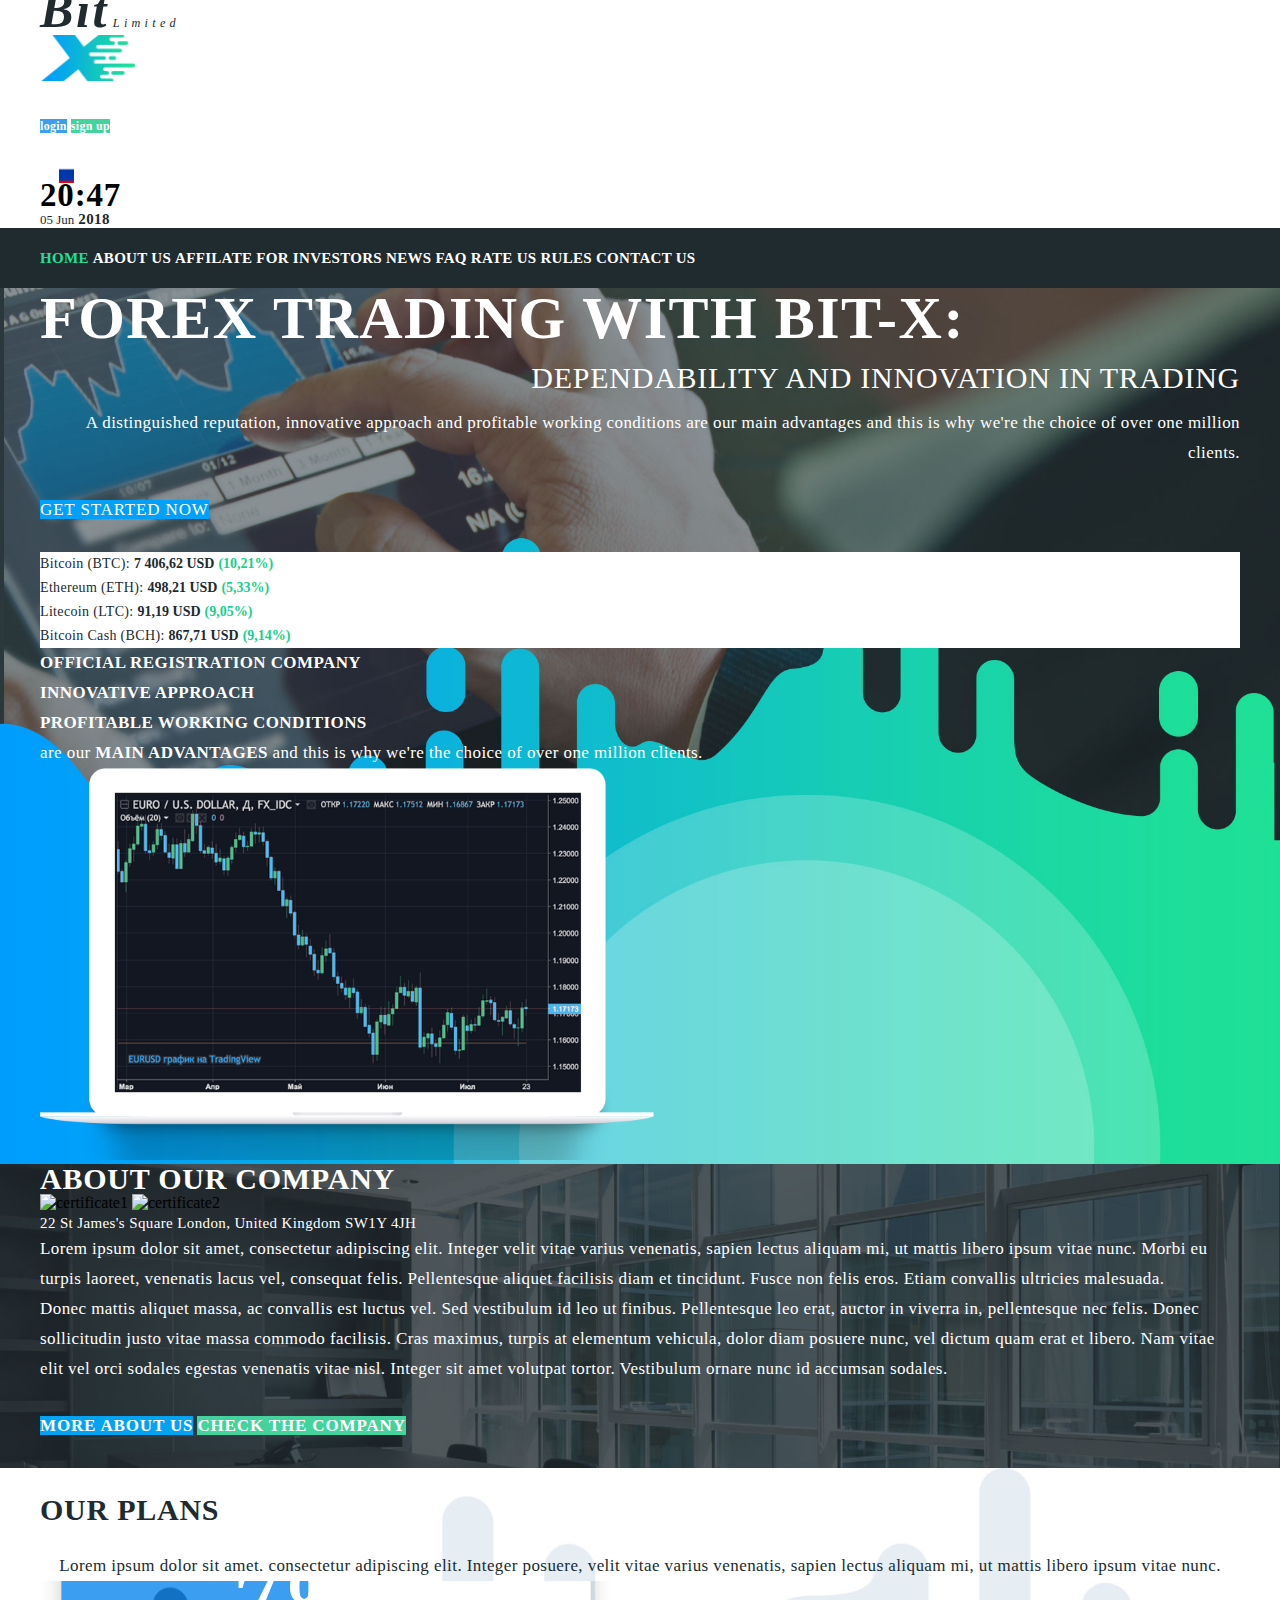
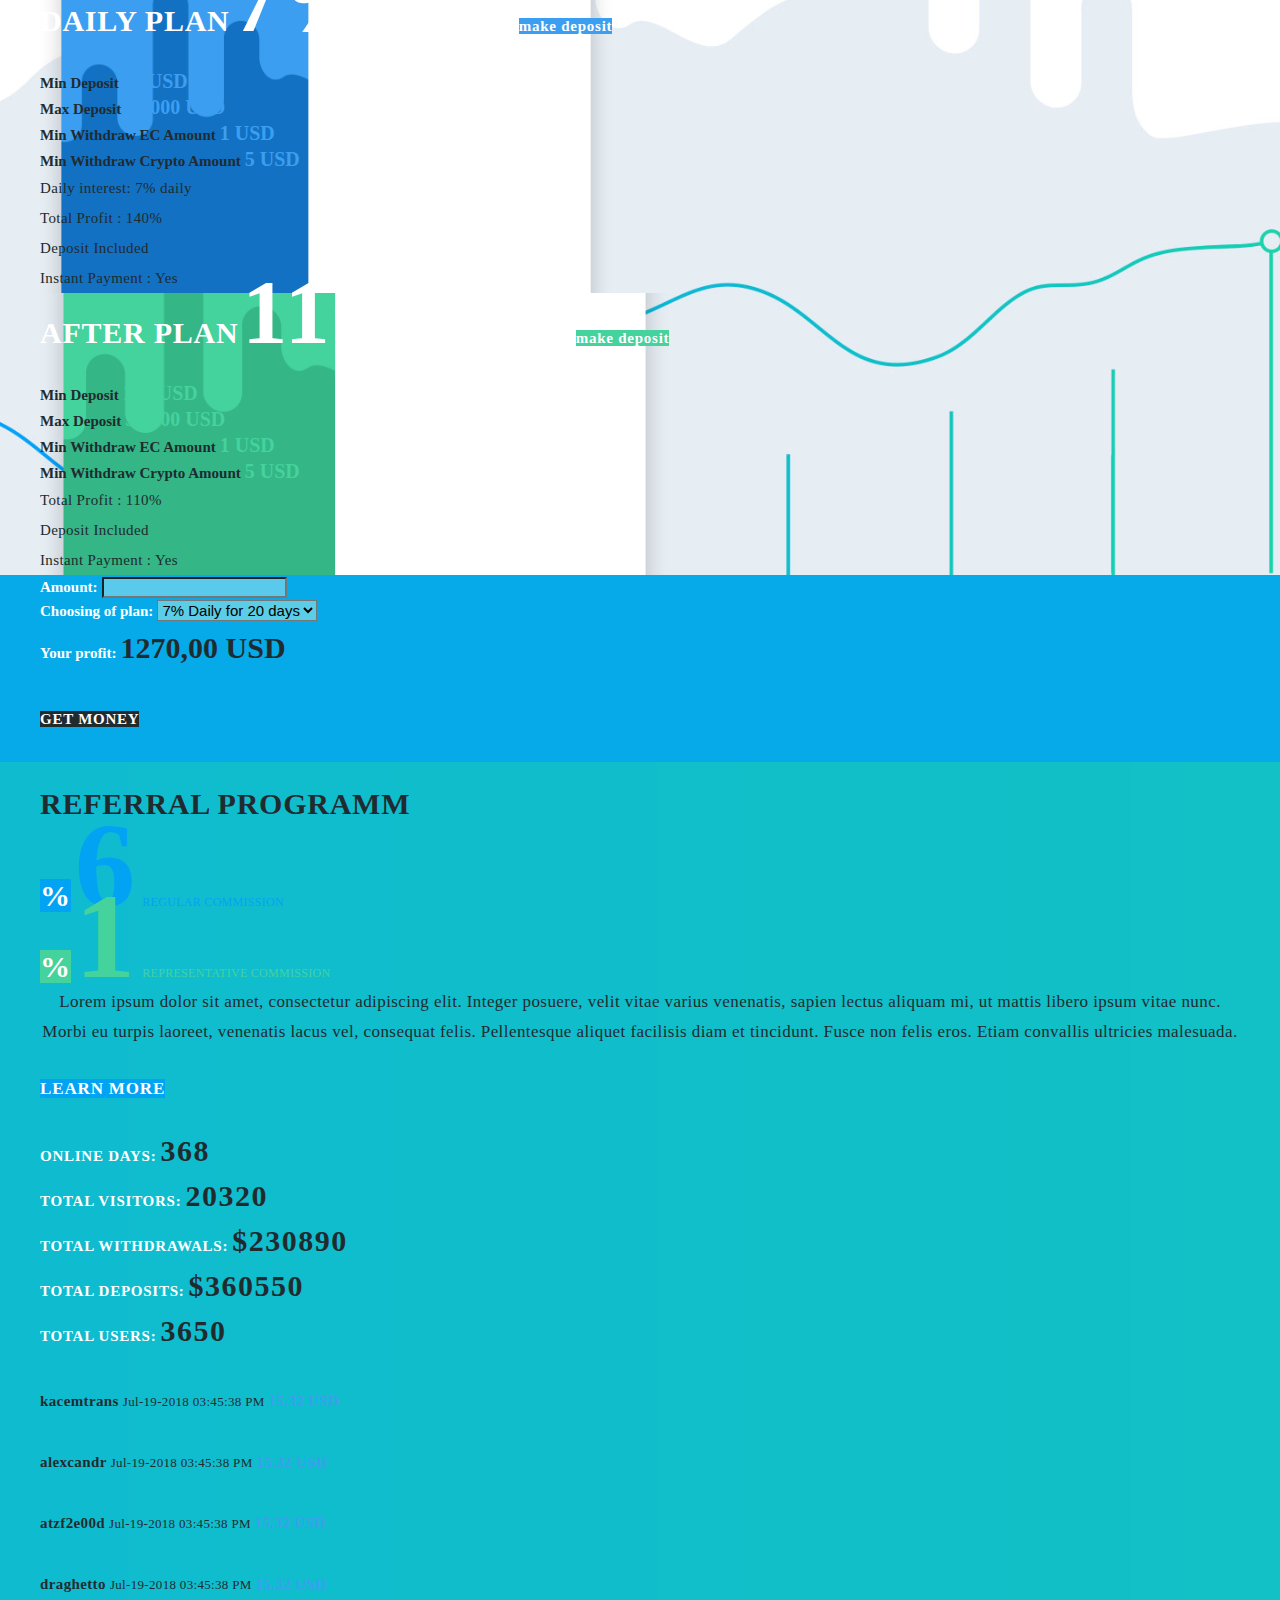
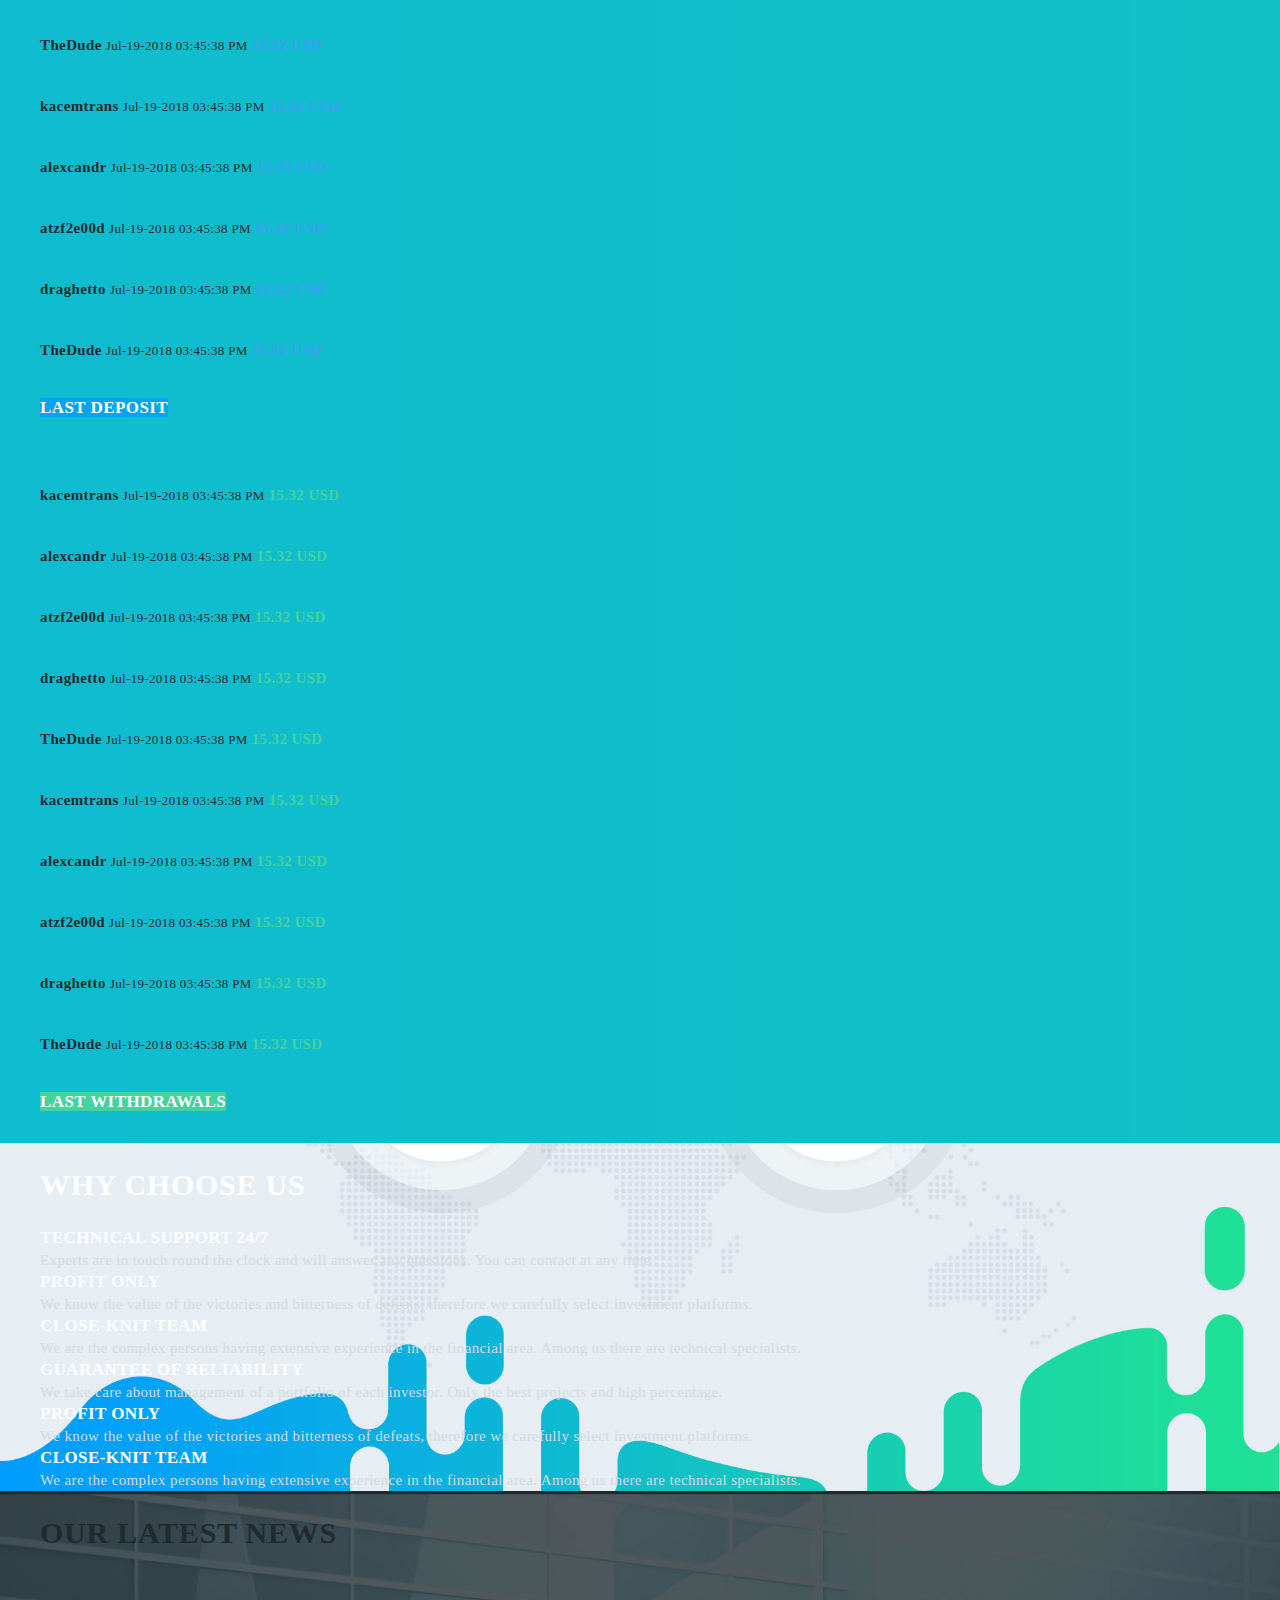
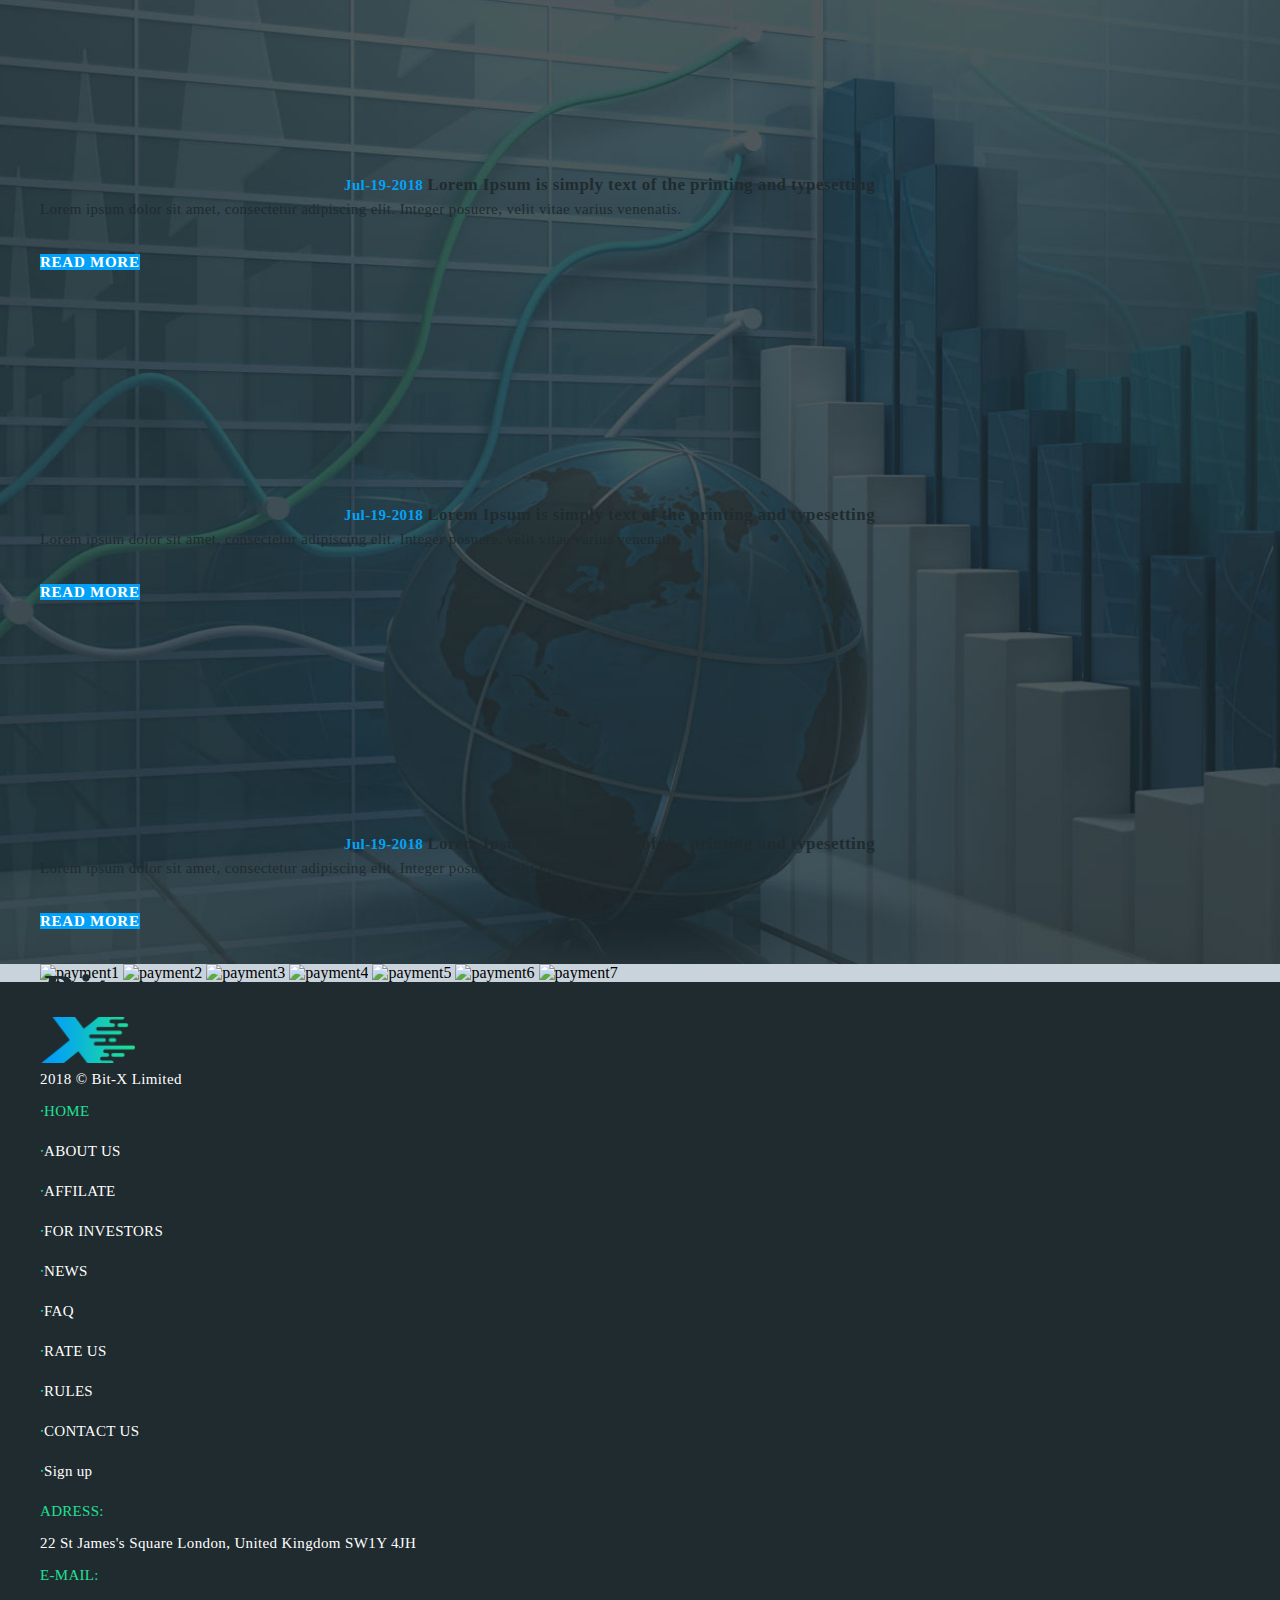
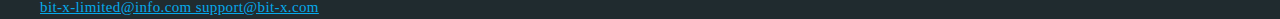
==== main.html @ e1b071a0 "Внесла правки" ====
<!DOCTYPE html>
<html lang="en">
<head>
    <meta charset="UTF-8">
    <title>Main</title>

    <link rel="stylesheet" href="fonts/stylesheet.css">
    <link rel="stylesheet" href="fonts/icomoon/style.css">
    <link rel="stylesheet" href="css/style.css">
</head>
<body>
<header>

    <div class="topline">
        <div class="container">
            <div class="logo">
                <div class="text">
                    <span>Bit</span>
                    <span>Limited</span>
                </div>
                <span class="img" style="background-image: url(img/png/logo.png)"></span>
            </div>
            <div class="subscribe">
                <a href="#" class="btnColor1">login</a>
                <a href="#" class="btnColor2">sign up</a>
            </div>
            <div class="languages">
                <a href="#" class="img" style="background-image: url(img/png/lang1.png);"></a>
                <a href="#" class="img" style="background-image: url(img/png/lang2.png);"></a>
            </div>
            <div class="social">
                <a href="#" class="icon-21"></a>
                <a href="#" class="icon-20"></a>
                <a href="#" class="icon-19"></a>
                <a href="#" class="icon-18"></a>
            </div>
            <div class="date">
                <span class="clock grad">20:47</span>
                <div class="day">
                    <span>05 Jun</span>
                    <span>2018</span>
                </div>
            </div>
        </div>
    </div>

    <div class="menu">
        <div class="container">
            <a href="#" class="home">HOME</a>
            <a href="#">ABOUT US</a>
            <a href="#">AFFILATE</a>
            <a href="#">FOR INVESTORS</a>
            <a href="#">NEWS</a>
            <a href="#">FAQ</a>
            <a href="#">RATE US</a>
            <a href="#">RULES</a>
            <a href="#">CONTACT US</a>
        </div>
    </div>
</header>
<div class="content">
    <div class="start" style="background-image: url(img/jpg/fond1.jpg)">
        <div class="container">
            <div class="caption">
                <span class="captionLight">Forex trading with Bit-X:</span>
                <p>dependability and innovation in trading</p>
            </div>
            <div class="wrapper">
                <div class="getStarted">
                    <p class="textBlockLight">A distinguished reputation, innovative approach and profitable working
                        conditions are our main advantages and this is why we're the choice of over one million
                        clients.</p>
                    <a href="#" class="btnGrad1">get started now</a>
                </div>
                <ul class="currency">
                    <li>
                        <span class="icon-6"></span>
                        <div class="text">
                            <span>Bitcoin (BTC):</span>
                            <span>7 406,62 USD</span>
                            <span>(10,21%)</span>
                        </div>
                    </li>
                    <li>
                        <span class="icon-7"></span>
                        <div class="text">
                            <span>Ethereum (ETH):</span>
                            <span>498,21 USD</span>
                            <span>(5,33%)</span>
                        </div>
                    </li>
                    <li>
                        <span class="icon-8"></span>
                        <div class="text">
                            <span>Litecoin (LTC):</span>
                            <span>91,19 USD</span>
                            <span>(9,05%)</span>
                        </div>
                    </li>
                    <li>
                        <span class="icon-6"></span>
                        <div class="text">
                            <span>Bitcoin Cash (BCH):</span>
                            <span>867,71 USD</span>
                            <span>(9,14%)</span>
                        </div>
                    </li>
                </ul>
                <div class="advantages">
                    <ul class="list">
                        <li>
                            <span class="icon-15"></span>
                            <span>OFFICIAL REGISTRATION COMPANY</span></li>
                        <li>
                            <span class="icon-17"></span>
                            <span>innovative approach</span></li>
                        <li>
                            <span class="icon-16"></span>
                            <span>profitable working conditions</span></li>
                    </ul>
                    <p class="textBlockLight">are our <span>main advantages</span> and this is why we're the choice of
                        over one million clients.</p>
                </div>
                <div class="graph">
                    <div class="img" style="background-image: url(img/png/graph.png)"></div>
                </div>
            </div>
        </div>
    </div>
    <div class="aboutCompany" style="background-image: url(img/jpg/fond2.jpg);">
        <div class="container">
            <div class="left">
                <span class="captionLight">ABOUT OUR COMPANY</span>
                <div class="img">
                    <img src="img/jpg/certificate1.jpg" alt="certificate1">
                    <img src="img/jpg/certificate2.jpg" alt="certificate2">
                </div>
                <div class="address">
                    <span>22 St James's Square London, United Kingdom SW1Y 4JH</span>
                    <a href="#" class="icon-5"></a>
                </div>
            </div>
            <div class="right">
                <div class="text textBlockLight">
                    <p>Lorem ipsum dolor sit amet, consectetur adipiscing elit. Integer velit vitae varius venenatis,
                        sapien lectus aliquam mi, ut mattis libero ipsum vitae nunc. Morbi eu turpis laoreet, venenatis
                        lacus vel, consequat felis. Pellentesque aliquet facilisis diam et tincidunt. Fusce non felis
                        eros. Etiam convallis ultricies malesuada.</p>
                    <p>Donec mattis aliquet massa, ac convallis est luctus vel. Sed vestibulum id leo ut finibus.
                        Pellentesque leo erat, auctor in viverra in, pellentesque nec felis. Donec sollicitudin justo
                        vitae massa commodo facilisis. Cras maximus, turpis at elementum vehicula, dolor diam posuere
                        nunc, vel dictum quam erat et libero. Nam vitae elit vel orci sodales egestas venenatis vitae
                        nisl. Integer sit amet volutpat tortor. Vestibulum ornare nunc id accumsan sodales.</p>
                </div>
                <div class="btnInfo">
                    <a href="#" class="btnColor1">more about us</a>
                    <a href="#" class="btnColor2">check the company</a>
                </div>
            </div>
        </div>
    </div>
    <div class="plans" style="background-image: url(img/jpg/fond3.jpg);">
        <div class="container">
            <span class="captionDark">OUR PLANS</span>
            <div class="wrapper">
                <p class="textBlockDark">Lorem ipsum dolor sit amet, consectetur adipiscing elit. Integer posuere, velit
                    vitae varius
                    venenatis, sapien lectus
                    aliquam mi, ut mattis libero ipsum vitae nunc.</p>
                <div class="plan1" style="background-image: url(img/png/fondPlan1.png);">
                    <div class="item">
                        <span class="captionLight">DAILY PLAN</span>
                        <span class="big">7%</span>
                        <span>Daily For 20 Days</span>
                        <a href="#" class="btnColor1">make deposit</a>
                    </div>
                    <div class="tarifplan1">
                        <ul class="block1">
                            <li><span>Min Deposit</span>
                                <span>25 USD</span>
                            </li>
                            <li><span>Max Deposit</span>
                                <span>50,000 USD</span>
                            </li>
                            <li><span>Min Withdraw EC Amount</span>
                                <span>1 USD</span>
                            </li>
                            <li><span>Min Withdraw Crypto Amount</span>
                                <span>5 USD</span>
                            </li>
                        </ul>
                        <ul class="block2">
                            <li><span>Daily interest: 7% daily</span></li>
                            <li><span>Total Profit : 140%</span></li>
                            <li><span>Deposit Included</span></li>
                            <li><span>Instant Payment : Yes</span></li>
                        </ul>
                    </div>
                </div>
                <div class="plan2" style="background-image: url(img/png/fondPlan2.png);">
                    <div class="item">
                        <span class="captionLight">AFTER PLAN</span>
                        <span class="big">110%</span>
                        <span>After 5 Days</span>
                        <a href="#" class="btnColor2">make deposit</a>
                    </div>
                    <div class="tarifplan2">
                        <ul class="block1">
                            <li><span>Min Deposit</span>
                                <span>100 USD</span>
                            </li>
                            <li><span>Max Deposit</span>
                                <span>50,000 USD</span>
                            </li>
                            <li><span>Min Withdraw EC Amount</span>
                                <span>1 USD</span>
                            </li>
                            <li><span>Min Withdraw Crypto Amount</span>
                                <span>5 USD</span>
                            </li>
                        </ul>
                        <ul class="block2">
                            <li><span>Total Profit : 110%</span></li>
                            <li><span>Deposit Included</span></li>
                            <li><span>Instant Payment : Yes</span></li>
                        </ul>
                    </div>
                </div>
            </div>
        </div>
    </div>
    <div class="profit">
        <div class="container">
            <div class="wrapper">
                <div class="amount">
                    <form action="#" class="inputBlockType1">
                        <label for="number">Amount:</label>
                        <input type="text" id="number">
                    </form>
                </div>
                <div class="plan">
                    <form action="#" class="selectBlockType1">
                        <label for="choosing">Choosing of plan:</label>
                        <select name="plans" id="choosing">
                            <option value="7% Daily for 20 days">7% Daily for 20 days</option>
                            <option value="110% After 5 days">110% After 5 days</option>
                        </select>
                    </form>
                </div>
                <div class="sum">
                    <span>Your profit:</span>
                    <span>1270,00 USD</span>
                </div>
                <a href="#" class="btnColor3">get money</a>
            </div>
        </div>
    </div>
    <div class="referral" style="background-image: url(img/jpg/fond4.jpg);">
        <div class="container">
            <span class="captionDark">Referral programm</span>
            <div class="wrapper">
                <div class="item">
                    <div class="img">
                        <div class="left">
                            <span class="percent">%</span>
                            <span class="number">6</span>
                            <span class="text">REGULAR COMMISSION</span>
                        </div>
                        <div class="right">
                            <span class="percent">%</span>
                            <span class="number">1</span>
                            <span class="text">REPRESENTATIVE COMMISSION</span>
                        </div>
                    </div>
                    <p class="textBlockDark">Lorem ipsum dolor sit amet, consectetur adipiscing elit. Integer posuere,
                        velit vitae varius
                        venenatis, sapien lectus aliquam mi, ut mattis libero ipsum vitae nunc. Morbi eu turpis laoreet,
                        venenatis lacus vel, consequat felis. Pellentesque aliquet facilisis diam et tincidunt. Fusce
                        non felis eros. Etiam convallis ultricies malesuada.</p>
                    <a href="#" class="btnGrad1">Learn More</a>
                </div>
                <ul class="item">
                    <li class="point">
                        <span class="icon-1"></span>
                        <span>Online Days:</span>
                        <span>368</span>
                    </li>
                    <li class="point">
                        <span class="icon-2"></span>
                        <span>Total Visitors:</span>
                        <span>20320</span>
                    </li>
                    <li class="point">
                        <span class="icon-3"></span>
                        <span>total withdrawals:</span>
                        <span>$230890</span>
                    </li>
                    <li class="point">
                        <span class="icon-4"></span>
                        <span>total deposits:</span>
                        <span>$360550</span>
                    </li>
                    <li class="point">
                        <span class="icon-24"></span>
                        <span>total users:</span>
                        <span>3650</span>
                    </li>
                </ul>
                <div class="item">
                    <div class="lefttable">
                        <ul class="table">
                            <li>
                                <span>kacemtrans</span>
                                <span>Jul-19-2018 03:45:38 PM</span>
                                <span>15.32 USD</span>
                                <span class="img" style="background-image: url(img/png/payments8.png);"></span>
                            </li>
                            <li>
                                <span>alexcandr</span>
                                <span>Jul-19-2018 03:45:38 PM</span>
                                <span>15.32 USD</span>
                                <span class="img" style="background-image: url(img/png/payments8.png);"></span>
                            </li>
                            <li>
                                <span>atzf2e00d</span>
                                <span>Jul-19-2018 03:45:38 PM</span>
                                <span>15.32 USD</span>
                                <span class="img" style="background-image: url(img/png/payments8.png);"></span>
                            </li>
                            <li>
                                <span>draghetto</span>
                                <span>Jul-19-2018 03:45:38 PM</span>
                                <span>15.32 USD</span>
                                <span class="img" style="background-image: url(img/png/payments10.png);"></span>
                            </li>
                            <li>
                                <span>TheDude</span>
                                <span>Jul-19-2018 03:45:38 PM</span>
                                <span>15.32 USD</span>
                                <span class="img" style="background-image: url(img/png/payments10.png);"></span>
                            </li>
                            <li>
                                <span>kacemtrans</span>
                                <span>Jul-19-2018 03:45:38 PM</span>
                                <span>15.32 USD</span>
                                <span class="img" style="background-image: url(img/png/payments9.png);"></span>
                            </li>
                            <li>
                                <span>alexcandr</span>
                                <span>Jul-19-2018 03:45:38 PM</span>
                                <span>15.32 USD</span>
                                <span class="img" style="background-image: url(img/png/payments8.png);"></span>
                            </li>
                            <li>
                                <span>atzf2e00d</span>
                                <span>Jul-19-2018 03:45:38 PM</span>
                                <span>15.32 USD</span>
                                <span class="img" style="background-image: url(img/png/payments8.png);"></span>
                            </li>
                            <li>
                                <span>draghetto</span>
                                <span>Jul-19-2018 03:45:38 PM</span>
                                <span>15.32 USD</span>
                                <span class="img" style="background-image: url(img/png/payments8.png);"></span>
                            </li>
                            <li>
                                <span>TheDude</span>
                                <span>Jul-19-2018 03:45:38 PM</span>
                                <span>15.32 USD</span>
                                <span class="img" style="background-image: url(img/png/payments9.png);"></span>
                            </li>
                        </ul>
                        <span>last deposit</span>
                    </div>
                    <div class="righttable">
                        <ul class="table">
                            <li>
                                <span>kacemtrans</span>
                                <span>Jul-19-2018 03:45:38 PM</span>
                                <span>15.32 USD</span>
                                <span class="img" style="background-image: url(img/png/payments8.png);"></span>
                            </li>
                            <li>
                                <span>alexcandr</span>
                                <span>Jul-19-2018 03:45:38 PM</span>
                                <span>15.32 USD</span>
                                <span class="img" style="background-image: url(img/png/payments8.png);"></span>
                            </li>
                            <li>
                                <span>atzf2e00d</span>
                                <span>Jul-19-2018 03:45:38 PM</span>
                                <span>15.32 USD</span>
                                <span class="img" style="background-image: url(img/png/payments8.png);"></span>
                            </li>
                            <li>
                                <span>draghetto</span>
                                <span>Jul-19-2018 03:45:38 PM</span>
                                <span>15.32 USD</span>
                                <span class="img" style="background-image: url(img/png/payments10.png);"></span>
                            </li>
                            <li>
                                <span>TheDude</span>
                                <span>Jul-19-2018 03:45:38 PM</span>
                                <span>15.32 USD</span>
                                <span class="img" style="background-image: url(img/png/payments10.png);"></span>
                            </li>
                            <li>
                                <span>kacemtrans</span>
                                <span>Jul-19-2018 03:45:38 PM</span>
                                <span>15.32 USD</span>
                                <span class="img" style="background-image: url(img/png/payments9.png);"></span>
                            </li>
                            <li>
                                <span>alexcandr</span>
                                <span>Jul-19-2018 03:45:38 PM</span>
                                <span>15.32 USD</span>
                                <span class="img" style="background-image: url(img/png/payments8.png);"></span>
                            </li>
                            <li>
                                <span>atzf2e00d</span>
                                <span>Jul-19-2018 03:45:38 PM</span>
                                <span>15.32 USD</span>
                                <span class="img" style="background-image: url(img/png/payments8.png);"></span>
                            </li>
                            <li>
                                <span>draghetto</span>
                                <span>Jul-19-2018 03:45:38 PM</span>
                                <span>15.32 USD</span>
                                <span class="img" style="background-image: url(img/png/payments8.png);"></span>
                            </li>
                            <li>
                                <span>TheDude</span>
                                <span>Jul-19-2018 03:45:38 PM</span>
                                <span>15.32 USD</span>
                                <span class="img" style="background-image: url(img/png/payments9.png);"></span>
                            </li>
                        </ul>
                        <span>last WITHDRAWALS</span>
                    </div>
                </div>
            </div>
        </div>
    </div>
    <div class="advantages" style="background-image: url(img/jpg/fond5.jpg);">
        <div class="container">
            <span class="captionLight">why choose us</span>
            <div class="wrapper">
                <div class="item">
                    <span class="icon-9"></span>
                    <span>Technical support 24/7</span>
                    <p class="textBlockLight">Experts are in touch round the clock and will answer any questions. You
                        can contact at any
                        time</p>
                </div>
                <div class="item">
                    <span class="icon-10"></span>
                    <span>Profit only</span>
                    <p class="textBlockLight">We know the value of the victories and bitterness of defeats, therefore we
                        carefully select
                        investment platforms.</p>
                </div>
                <div class="item">
                    <span class="icon-11"></span>
                    <span>Close-knit team</span>
                    <p class="textBlockLight">We are the complex persons having extensive experience in the financial
                        area. Among us there are
                        technical specialists.</p>
                </div>
                <div class="item">
                    <span class="icon-12"></span>
                    <span>Guarantee of reliability</span>
                    <p class="textBlockLight">We take care about management of a portfolio of each investor. Only the
                        best projects and high
                        percentage.</p>
                </div>
                <div class="item">
                    <span class="icon-13"></span>
                    <span>Profit only</span>
                    <p class="textBlockLight">We know the value of the victories and bitterness of defeats, therefore we
                        carefully select
                        investment platforms.</p>
                </div>
                <div class="item">
                    <span class="icon-14"></span>
                    <span>Close-knit team</span>
                    <p class="textBlockLight">We are the complex persons having extensive experience in the financial
                        area. Among us there are
                        technical specialists.</p>
                </div>
            </div>
        </div>
    </div>
    <div class="news" style="background-image: url(img/jpg/fond6.jpg);">
        <div class="container">
            <span class="captionDark">our latest news</span>
            <div class="wrapper">
                <div class="item">
                    <div class="img" style="background-image: url(img/jpg/news1.jpg);"></div>
                    <span>Jul-19-2018</span>
                    <span class="textBlockDark">Lorem Ipsum is simply text of the printing and typesetting</span>
                    <p class="textBlockDark">Lorem ipsum dolor sit amet, consectetur adipiscing elit. Integer posuere,
                        velit vitae varius
                        venenatis.</p>
                    <a href="#" class="btnGrad1">READ MORE</a>
                </div>
                <div class="item">
                    <div class="img" style="background-image: url(img/jpg/news2.jpg);"></div>
                    <span>Jul-19-2018</span>
                    <span class="textBlockDark">Lorem Ipsum is simply text of the printing and typesetting</span>
                    <p class="textBlockDark">Lorem ipsum dolor sit amet, consectetur adipiscing elit. Integer posuere,
                        velit vitae varius
                        venenatis.</p>
                    <a href="#" class="btnGrad1">READ MORE</a></div>
                <div class="item">
                    <div class="img" style="background-image: url(img/jpg/news3.jpg);"></div>
                    <span>Jul-19-2018</span>
                    <span class="textBlockDark">Lorem Ipsum is simply text of the printing and typesetting</span>
                    <p class="textBlockDark">Lorem ipsum dolor sit amet, consectetur adipiscing elit. Integer posuere,
                        velit vitae varius
                        venenatis.</p>
                    <a href="#" class="btnGrad1">READ MORE</a>
                </div>
            </div>
        </div>
    </div>
    <div class="payments">
        <div class="container">
            <div class="wrapper">
                <img src="img/png/payments1.png" alt="payment1">
                <img src="img/png/payments2.png" alt="payment2">
                <img src="img/png/payments3.png" alt="payment3">
                <img src="img/png/payments4.png" alt="payment4">
                <img src="img/png/payments5.png" alt="payment5">
                <img src="img/png/payments6.png" alt="payment6">
                <img src="img/png/payments7.png" alt="payment7">
            </div>
        </div>
    </div>
</div>
<footer>
    <div class="container">
        <div class="wrapper">
            <div class="item">
                <div class="logo">
                    <div class="text">
                        <span>Bit</span>
                        <span>Limited</span>
                    </div>
                    <span class="img" style="background-image: url(img/png/logo.png)"></span>
                </div>
                <div class="widgets">
                    <a href="#" class="icon-21"></a>
                    <a href="#" class="icon-20"></a>
                    <a href="#" class="icon-19"></a>
                    <a href="#" class="icon-18"></a>
                </div>
                <span class="copyrights">2018 © Bit-X Limited</span>
            </div>
            <div class="item">
                <ul class="menu">
                    <li><a href="#" class="home">HOME</a></li>
                    <li><a href="#">ABOUT US</a></li>
                    <li><a href="#">AFFILATE</a></li>
                    <li><a href="#">FOR INVESTORS</a></li>
                    <li><a href="#">NEWS</a></li>
                </ul>
                <ul>
                    <li><a href="#">FAQ</a></li>
                    <li><a href="#">RATE US</a></li>
                    <li><a href="#">RULES</a></li>
                    <li><a href="#">CONTACT US</a></li>
                    <li><a href="#">Sign up</a></li>
                </ul>
            </div>
            <div class="item">
                <div class="address">
                    <span>Adress:</span>
                    <p><a href="#">22 St James's Square London, United Kingdom SW1Y 4JH</a></p>
                </div>
                <div class="mail">
                    <span>E-mail:</span>
                    <p><a href="#" class="link1">bit-x-limited@info.com support@bit-x.com</a></p>
                </div>
            </div>
        </div>
    </div>
</footer>
</body>
</html>
---- css/style.css ----
* {
    box-sizing: border-box;
}

body {
    max-width: 1920px;
    margin: 0 auto;
    font-family: "Montserrat";
}

h1, h2, h3, h4, h5, h6, p {
    margin: 0;
}

ul {
    margin: 0;
    padding: 0;
    list-style-type: none;
}

.container {
    width: 1200px;
    margin: 0 auto;
    padding: 0;
}

.logo .text span:first-child {
    font-size: 50.16px;
    line-height: 21.5px;
    font-weight: 800;
    font-style: italic;
    letter-spacing: 0.05em;
    color: #202b2f;
}

.logo .text span:last-child {
    font-size: 12.18px;
    line-height: 21.5px;
    font-weight: 500;
    font-style: italic;
    letter-spacing: 0.35em;
    color: #202b2f;
}

.logo .img {
    width: 95px;
    height: 46px;
    display: inline-block;
    background-repeat: no-repeat;
    -webkit-background-size: cover;
    background-size: cover;
    background-position: right center;
}

header .subscribe .btnColor1 {
    font-size: 12px;
    line-height: 83.73px;
    font-weight: 700;
    text-decoration: none;
    background-color: #3c9ef1;
    letter-spacing: 0.025em;
    color: #ffffff;
}

header .subscribe .btnColor2 {
    font-size: 12px;
    line-height: 83.73px;
    font-weight: 700;
    text-decoration: none;
    background-color: #44d29d;
    letter-spacing: 0.025em;
    color: #ffffff;
}

.languages .img {
    width: 15px;
    height: 15px;
    display: inline-block;
    background-repeat: no-repeat;
    background-position: center;
}

header .social a {
    width: 16px;
    height: 16px;
    text-decoration: none;
    color: #000000;
    background-color: #ebf2f6;
}

header .date .clock {
    font-size: 33px;
    line-height: 17.24px;
    font-weight: 700;
    letter-spacing: 0.025em;
    color: #000;
}

header .day span:first-child {
    font-size: 13px;
    line-height: 14.43px;
    color: #202b2f;
}

header .day span:last-child {
    font-size: 15px;
    line-height: 16px;
    font-weight: 700;
    letter-spacing: 0.025em;
    color: #202b2f;
}

header .menu {
    background-color: #202b2f;
}

header .menu a {
    font-size: 15px;
    line-height: 60px;
    font-weight: 700;
    text-decoration: none;
    letter-spacing: 0.02em;
    color: #ffffff;
}

.menu .home {
    color: #1fe096;
}

.start {
    background-position: 50% 50%;
    -webkit-background-size: cover;
    background-size: cover;
}

.start .caption span {
    font-size: 60px;
    line-height: 60px;
    font-weight: 800;
    text-transform: uppercase;
    letter-spacing: 0.025em;
    color: #ffffff;
    text-align: center;
}

.start .caption p {
    font-size: 30px;
    line-height: 60px;
    text-transform: uppercase;
    letter-spacing: 0.025em;
    color: #ffffff;
    text-align: right;
}

.getStarted .textBlockLight {
    font-size: 17px;
    line-height: 30px;
    letter-spacing: 0.025em;
    color: #ffffff;
    text-align: right;
}

.getStarted .btnGrad1 {
    font-size: 17px;
    line-height: 83.73px;
    text-transform: uppercase;
    letter-spacing: 0.05em;
    color: #ffffff;
    text-decoration: none;
    background-color: #02a0f9;
}

.start .currency {
    background-color: #ffffff;
}

.start .currency .text span:first-child {
    font-size: 14px;
    line-height: 24px;
    letter-spacing: 0.024em;
    font-weight: 500;
    color: #202b2f;
}

.start .currency .text span:nth-child(2) {
    font-size: 14px;
    line-height: 24px;
    font-weight: 700;
    color: #202b2f;
}

.start .currency .text span:last-child {
    font-size: 14px;
    line-height: 24px;
    font-weight: 700;
    color: #19cf8b;
}

.start .currency span[class^="icon"] {
    width: 42px;
    height: 41px;
    color: #000000;
}

.start .list li span:nth-child(2) {
    font-size: 17px;
    line-height: 30px;
    font-weight: 700;
    letter-spacing: 0.024em;
    text-transform: uppercase;
    color: #ffffff;
}

.start .list li span:first-child {
    width: 41px;
    height: 40px;
    color: #000000;
    background-color: #57c5f2;
}

.start .advantages .textBlockLight {
    font-size: 17px;
    line-height: 30px;
    letter-spacing: 0.025em;
    color: #ffffff;
}

.start .advantages .textBlockLight span {
    font-weight: 700;
    text-transform: uppercase;
}

.graph .img {
    width: 614px;
    height: 392PX;
    display: inline-block;
    background-repeat: no-repeat;
    -webkit-background-size: cover;
    background-size: cover;
}

.aboutCompany {
    background-position: 50% 50%;
    -webkit-background-size: cover;
    background-size: cover;
}

.aboutCompany .left .captionLight {
    font-size: 30px;
    line-height: 30px;
    font-weight: 700;
    letter-spacing: 0.025em;
    text-transform: uppercase;
    color: #ffffff;
    text-align: left;
}

.address span {
    font-size: 15px;
    line-height: 22px;
    letter-spacing: 0.025em;
    color: #ffffff;
}

.address a {
    text-decoration: none;
    width: 49px;
    height: 62px;
    color: #ffffff;
}

.aboutCompany .right p {
    font-size: 17px;
    line-height: 30px;
    letter-spacing: 0.025em;
    color: #ffffff;
}

.aboutCompany .right a {
    font-size: 17px;
    line-height: 83.73px;
    font-weight: 700;
    letter-spacing: 0.05em;
    text-transform: uppercase;
    text-decoration: none;
    color: #ffffff;
}

.aboutCompany .right .btnColor1 {
    background-color: #03a3f4;
}

.aboutCompany .right .btnColor2 {
    background-color: #44d29d;
}

.aboutCompany img {
    width: 218px;
    height: 306px;
}

.plans {
    background-position: 50% 50%;
    -webkit-background-size: cover;
    background-size: cover;
}

.plans div[class^="plan"] {
    display: inline-block;
    background-repeat: no-repeat;
    -webkit-background-size: cover;
    background-size: cover;
}

.plans .plan1 {
    background-position: left center;
}

.plans .plan2 {
    background-position: right center;
}

.plans .captionDark {
    font-size: 30px;
    line-height: 83.73px;
    font-weight: 700;
    letter-spacing: 0.025em;
    text-transform: uppercase;
    color: #202b2f;
    text-align: center;
}

.plans .textBlockDark {
    font-size: 17px;
    line-height: 30px;
    letter-spacing: 0.025em;
    color: #202b2f;
    text-align: center;
}

.plans .item .captionLight {
    font-size: 30px;
    line-height: 40px;
    font-weight: 700;
    letter-spacing: 0.025em;
    text-transform: uppercase;
    color: #ffffff;
}

.plans .item .big {
    font-size: 90px;
    line-height: 40px;
    font-weight: 700;
    letter-spacing: 0.025em;
    color: #ffffff;
}

.plans .item span:nth-child(3) {
    font-size: 17px;
    line-height: 40px;
    font-weight: 700;
    letter-spacing: 0.025em;
    color: #ffffff;
}

.plans .item a {
    font-size: 15px;
    line-height: 83.73px;
    font-weight: 700;
    letter-spacing: 0.05em;
    color: #ffffff;
    text-decoration: none;
}

.plans .item .btnColor1 {
    background-color: #3c9ef1;
}

.plans .item .btnColor2 {
    background-color: #44d29d;
}

.plans .tarifplan1 .block1 span:first-child {
    font-size: 15px;
    line-height: 24px;
    font-weight: 700;
    color: #202b2f;
}

.plans .tarifplan1 .block1 span:last-child {
    font-size: 20px;
    line-height: 24px;
    font-weight: 700;
    text-transform: uppercase;
    color: #3c9ef1;
}

.plans .block2 {
    font-size: 15px;
    line-height: 30px;
    letter-spacing: 0.025em;
    color: #202b2f;
}

.plans .tarifplan2 .block1 span:first-child {
    font-size: 15px;
    line-height: 24px;
    font-weight: 700;
    color: #202b2f;
}

.plans .tarifplan2 .block1 span:last-child {
    font-size: 20px;
    line-height: 24px;
    font-weight: 700;
    text-transform: uppercase;
    color: #44d29d;
}

.profit {
    background-color: #06aae9;
}

.profit .inputBlockType1 label {
    font-size: 15px;
    line-height: 24px;
    font-weight: 700;
    color: #ffffff;
}

.profit .inputBlockType1 input {
    background-color: #59c9ec;
}

.profit .plan label {
    font-size: 15px;
    line-height: 24px;
    font-weight: 700;
    color: #ffffff;
}

.profit .plan select {
    font-size: 15px;
    line-height: 24px;
    background-color: #5bcde6;
}

.profit .sum span:first-child {
    font-size: 15px;
    line-height: 50px;
    font-weight: 700;
    color: #ffffff;
}

.profit .sum span:last-child {
    font-size: 30px;
    line-height: 50px;
    font-weight: 700;
    color: #202b2f;
}

.profit .btnColor3 {
    font-size: 15px;
    line-height: 83.73px;
    font-weight: 700;
    letter-spacing: 0.05em;
    text-transform: uppercase;
    text-decoration: none;
    color: #ffffff;
    background-color: #202b2f;
}

.referral {
    background-position: 50% 50%;
    -webkit-background-size: cover;
    background-size: cover;
}

.referral .captionDark {
    font-size: 30px;
    line-height: 83.73px;
    font-weight: 700;
    letter-spacing: 0.025em;
    text-transform: uppercase;
    color: #202b2f;
    text-align: center;
}

.referral .img .percent {
    font-size: 30px;
    line-height: 40px;
    font-weight: 700;
    letter-spacing: 0.025em;
    color: #ffffff;
}

.referral .left span:first-child {
    background-color: #03a3f4;
}

.referral .img .number {
    font-size: 121px;
    line-height: 40px;
    font-weight: 700;
    letter-spacing: 0.025em;
}

.referral .left span:nth-child(2) {
    color: #03a3f4;
}

.referral .img .text {
    font-size: 12px;
    line-height: 20px;
    letter-spacing: 0.025em;
    text-transform: uppercase;
}

.referral .left span:last-child {
    color: #03a3f4;
}

.referral .right span:first-child {
    background-color: #44d29d;
}

.referral .right span:nth-child(2) {
    color: #44d29d;
}

.referral .right span:last-child {
    color: #44d29d;
}

.referral .textBlockDark {
    font-size: 17px;
    line-height: 30px;
    letter-spacing: 0.025em;
    color: #202b2f;
    text-align: center;
}

.referral a {
    font-size: 17px;
    line-height: 83.53px;
    letter-spacing: 0.05em;
    font-weight: 700;
    color: #ffffff;
    text-transform: uppercase;
    background-color: #03a3f4;
    text-decoration: none;
    text-align: center;
}

.referral .point span:nth-child(2) {
    font-size: 15px;
    line-height: 40px;
    letter-spacing: 0.05em;
    font-weight: 700;
    text-transform: uppercase;
    color: #ffffff;
}

.referral .point span:last-child {
    font-size: 30px;
    line-height: 40px;
    letter-spacing: 0.05em;
    font-weight: 700;
    color: #202b2f;
}

.referral .table li span:first-child {
    font-size: 15px;
    line-height: 30px;
    letter-spacing: 0.025em;
    font-weight: 600;
    color: #202b2f;
}

.referral .table li span:nth-child(2) {
    font-size: 13px;
    line-height: 30px;
    letter-spacing: 0.025em;
    color: #202b2f;
}

.referral .table li span:nth-child(3) {
    font-size: 15px;
    line-height: 30px;
    letter-spacing: 0.025em;
    font-weight: 600;
}

.referral .lefttable li span:nth-child(3) {
    color: #3c9ef1;
}

.referral .righttable li span:nth-child(3) {
    color: #44d29d;
}

.referral .table + span {
    font-size: 17px;
    line-height: 83.73px;
    letter-spacing: 0.025em;
    font-weight: 700;
    text-transform: uppercase;
    color: #ffffff;
}

.referral .lefttable > span {
    background-color: #04a4f2;
}

.referral .righttable > span {
    background-color: #44d29d;
}

.referral [class^="icon"] {
    width: 42px;
    height: 42px;
    color: #000000;
    background-color: #5fd4db;
}

.referral .table li span:last-child {
    background-repeat: no-repeat;
}

.referral .table .img {
    width: 21px;
    height: 21px;
    color: #000000;
    display: inline-block;
    background-repeat: no-repeat;
    -webkit-background-size: cover;
    background-size: cover;
    background-position: right center;
}

.advantages {
    background-position: 50% 50%;
    -webkit-background-size: cover;
    background-size: cover;
}

.advantages span[class^="icon"] {
    width: 58px;
    height: 56px;
    color: #02a0f9;
}

.advantages .captionLight {
    font-size: 30px;
    line-height: 83.73px;
    letter-spacing: 0.025em;
    font-weight: 700;
    text-transform: uppercase;
    color: #ffffff;
    text-align: center;
}

.advantages .item span:nth-child(2) {
    font-size: 17px;
    line-height: 22px;
    letter-spacing: 0.025em;
    font-weight: 700;
    text-transform: uppercase;
    color: #ffffff;
}

.advantages .item p {
    font-size: 15px;
    line-height: 22px;
    letter-spacing: 0.025em;
    color: #d4dbde;
}

.news {
    background-position: 50% 50%;
    -webkit-background-size: cover;
    background-size: cover;
}

.news .captionDark {
    font-size: 30px;
    line-height: 83.73px;
    letter-spacing: 0.025em;
    font-weight: 700;
    text-transform: uppercase;
    color: #202b2f;
    text-align: center;
}

.news .item span:nth-child(2) {
    font-size: 15px;
    line-height: 24px;
    letter-spacing: 0.025em;
    font-weight: 700;
    color: #03a3f4;
}

.news .item span:nth-child(3) {
    font-size: 17px;
    line-height: 24px;
    letter-spacing: 0.025em;
    font-weight: 700;
    color: #202b2f;
}

.news .item p {
    font-size: 15px;
    line-height: 24px;
    letter-spacing: 0.025em;
    color: #202b2f;
}

.news .item a {
    font-size: 15px;
    line-height: 83.73px;
    letter-spacing: 0.05em;
    font-weight: 700;
    text-transform: uppercase;
    color: #ffffff;
    background-color: #02a0f9;
    text-decoration: none;
}

.news .img {
    width: 300px;
    height: 215px;
    display: inline-block;
    background-repeat: no-repeat;
    -webkit-background-size: cover;
    background-size: cover;
    background-position: center;
}

.payments {
    background-color: #c9d3db;
}

footer {
    background-color: #202b2f;
}

footer .logo span:first-child {
    font-size: 50.16px;
    line-height: 21.5px;
    letter-spacing: 0.05em;
    font-weight: 800;
    font-style: italic;
    color: #ffffff;
}

footer .logo span:last-child {
    font-size: 12.18px;
    line-height: 21.5px;
    letter-spacing: 0.35em;
    font-weight: 500;
    font-style: italic;
    color: #ffffff;
}

footer .widgets a {
    width: 16px;
    height: 16px;
    text-decoration: none;
    color: #ffffff;
    background-color: #4b5559;
}

footer .copyrights {
    font-size: 15px;
    line-height: 24px;
    letter-spacing: 0.025em;
    color: #ffffff;
}

footer ul li::before {
    color: #1fe096;
    content: "∙";
}

footer ul a {
    font-size: 15px;
    line-height: 40px;
    letter-spacing: 0.02em;
    font-weight: 500;
    color: #ffffff;
    text-decoration: none;
}


footer .address span {
    font-size: 15px;
    line-height: 40px;
    letter-spacing: 0.02em;
    font-weight: 500;
    text-transform: uppercase;
    color: #1fe096;
}

footer .address a {
    font-size: 15px;
    line-height: 24px;
    letter-spacing: 0.025em;
    text-decoration: none;
    color: #ffffff;
}

footer .mail span {
    font-size: 15px;
    line-height: 40px;
    letter-spacing: 0.02em;
    font-weight: 500;
    text-transform: uppercase;
    color: #1fe096;
}

footer .mail a {
    font-size: 15px;
    line-height: 24px;
    letter-spacing: 0.025em;
    color: #06a9eb;
}

header .user .img {
    width: 108px;
    height: 77px;
    display: inline-block;
    background-repeat: no-repeat;
    background-position: center;
}

header .user .text span:first-child {
    font-size: 14px;
    line-height: 17px;
    color: #202b2f;
}

header .user .text span:last-child {
    font-size: 14px;
    line-height: 17px;
    font-weight: 600;
    color: #202b2f;
}

header .btnColor1 {
    font-size: 12px;
    line-height: 83.73px;
    letter-spacing: 0.025em;
    font-weight: 700;
    text-decoration: none;
    color: #ffffff;
    background-color: #3c9ef1;
}

header .wrapper {
    background-position: 50% 50%;
    -webkit-background-size: cover;
    background-size: cover;
}

.userInfo .info .title {
    font-size: 15px;
    line-height: 22px;
    letter-spacing: 0.025em;
    color: #ffffff;
}

.userInfo .info .text {
    font-size: 15px;
    line-height: 22px;
    letter-spacing: 0.025em;
    font-weight: 700;
    color: #ffffff;
}

.userInfo [class^="icon"] {
    width: 33px;
    height: 33px;
    display: inline-block;
    background-repeat: no-repeat;
    background-position: center;
    color: #ffffff;
}

.userInfo .link2 {
    font-size: 15px;
    line-height: 22px;
    letter-spacing: 0.025em;
    font-weight: 700;
    color: #ffffff;
}

.userInfo .balance span:first-child {
    width: 62px;
    height: 62px;
    color: #3bbbea;
    display: inline-block;
    background-repeat: no-repeat;
    background-position: center;
    background-color: #000000;
}


.userInfo .balance span:nth-child(2) {
    font-size: 15px;
    line-height: 22px;
    letter-spacing: 0.025em;
    font-weight: 700;
    color: #ffffff;
}

.userInfo .balance span:nth-child(3) {
    font-size: 28px;
    line-height: 36px;
    letter-spacing: 0.025em;
    font-weight: 700;
    color: #ffffff;
}

.userInfo .btns a {
    font-size: 15px;
    line-height: 83.73px;
    letter-spacing: 0.05em;
    font-weight: 700;
    text-decoration: none;
    color: #ffffff;
}

.userInfo .btns .btnColor1 {
    background-color: #38a4ff;
}

.userInfo .btns .btnColor2 {
    background-color: #1ede99;
}

.userInfo .img {
    width: 90px;
    height: 90px;
    display: inline-block;
    background-repeat: no-repeat;
    background-position: center;
    background-color: #3bbbea;
}

.navigation span {display: inline-block;
    background-repeat: no-repeat;
    background-position: center;
    font-size: 15px;
    line-height: 60px;
    letter-spacing: 0.02em;
    font-weight: 700;
    text-transform: uppercase;
    color: #202b2f;
}

.navigation span[class^="icon"] {
    width: 32px;
    height: 32px;
    color: #000000;
    display: inline-block;
    background-repeat: no-repeat;
    background-position: center;
}


.navigation .ref span {
    color: #3c9ef1;
}

header .deposit .title {
    font-size: 15px;
    line-height: 22px;
    letter-spacing: 0.025em;
    color: #202b2f;
}

header .deposit .img {
    width: 27px;
    height: 27px;
    color: #ffffff;
    display: inline-block;
    background-repeat: no-repeat;
    background-position: center;
}

.content {
    background-position: 50% 50%;
    -webkit-background-size: cover;
    background-size: cover;
}

header .deposit .text {
    font-weight: 700;
}

header .deposit a {
    font-size: 15px;
    line-height: 83.73px;
    letter-spacing: 0.05em;
    font-weight: 700;
    text-transform: uppercase;
    color: #ffffff;
    text-decoration: none;
    background-color: #019efc;
}

.content .deposir .img {
    width: 35px;
    height: 35px;
    display: inline-block;
    background-repeat: no-repeat;
    -webkit-background-size: cover;
    background-size: cover;
    background-position: left center;
}

.content > span {
    font-size: 30px;
    line-height: 83.73px;
    letter-spacing: 0.025em;
    font-weight: 700;
    text-transform: uppercase;
    color: #202b2f;
}

.content .upline .captionDark {
    font-size: 20px;
    line-height: 60px;
    letter-spacing: 0.02em;
    font-weight: 700;
    text-transform: uppercase;
    color: #202b2f;
}

.content .upline p {
    font-size: 17px;
    line-height: 30px;
    letter-spacing: 0.02em;
    font-weight: 600;
    color: #04a4f2;
}

.content .upline .img {
    width: 90px;
    height: 90px;
    display: inline-block;
    background-repeat: no-repeat;
    background-position: center;
    background-color: #ffffff;
}

.content .records span:first-child {
    font-size: 15px;
    line-height: 22px;
    letter-spacing: 0.025em;
    color: #ffffff;
}

.content .records span:last-child {
    font-size: 15px;
    line-height: 22px;
    letter-spacing: 0.025em;
    font-weight: 700;
    color: #ffffff;
}

.content .comission {
    background-color: #38a4ff;
}

.content .referrals {
    background-color: #11c0c5;
}

.content .activeRef {
    background-color: #44d29d;
}

.content .refSignup {
    font-size: 20px;
    line-height: 83.73px;
    letter-spacing: 0.025em;
    font-weight: 700;
    text-transform: uppercase;
    color: #202b2f;
}

.content form label {
    font-size: 15px;
    line-height: 100px;
    font-weight: 700;
    color: #202b2f;
}

.content form option {
    font-size: 13px;
    line-height: 100px;
    color: #202b2f;
}

.content .dateRef {
    background-color: #ffffff;
}

.content select {
    background-color: #e6edf4;
}

.content .table1 li:first-child {
    font-size: 15px;
    line-height: 50px;
    letter-spacing: 0.025em;
    font-weight: 700;
    text-transform: uppercase;
    color: #ffffff;
    background-color: #3c9ef1;
}

.content .table1 .date {
    font-size: 15px;
    line-height: 50px;
    letter-spacing: 0.025em;
    color: #202b2f;
}

.content .table1 .text {
    font-size: 15px;
    line-height: 50px;
    letter-spacing: 0.025em;
    font-weight: 700;
    color: #5eacf3;
}

.content .yourRef {
    font-size: 20px;
    line-height: 83.73px;
    letter-spacing: 0.025em;
    font-weight: 700;
    text-transform: uppercase;
    color: #202b2f;
}

.content .table2 .title {
    font-size: 13px;
    line-height: 17px;
    letter-spacing: 0.025em;
    color: #202b2f;
}

.content .table2 .name {
    font-size: 13px;
    line-height: 17px;
    letter-spacing: 0.025em;
    font-weight: 700;
    color: #202b2f;
}

.content .table2 li {
    background-color: #ffffff;
}

.content .table2 .textBlockDark {
    background-color: #c9d3db;
}

.content .table2 .text span:first-child {
    font-size: 13px;
    line-height: 16px;
    letter-spacing: 0.025em;
    color: #ffffff;
}

.content .table2 .text span:last-child {
    font-size: 13px;
    line-height: 16px;
    letter-spacing: 0.025em;
    font-weight: 700;
    color: #ffffff;
}

.content .table2 li div:nth-child(3) {
    background-color: #3c9ef1;
}

.content .table2 li div:nth-child(4) {
    background-color: #44d29d;
}

.content .table2 p {
    font-size: 15px;
    line-height: 17px;
    letter-spacing: 0.025em;
    color: #202b2f;
    background-color: #e6edf4;
}

.content .table .img {
    width: 50px;
    height: 50px;
    color: #ffffff;
    display: inline-block;
    background-repeat: no-repeat;
    background-position: center;
}

.slider {
    font-size: 17px;
    line-height: 24px;
    letter-spacing: 0.025em;
    font-weight: 700;
    color: #202b2f;
    background-color: #ffffff;
}

.slider li:nth-child(3) {
    color: #ffffff;
    background-color: #1edf98;
}

.slider .img {
    width: 50px;
    height: 50px;
    display: inline-block;
    background-repeat: no-repeat;
    background-position: center;
    background-color: #c9d3db;
}

.content .copyrights {
    font-size: 13px;
    line-height: 22px;
    letter-spacing: 0.025em;
    color: #202b2f;
}
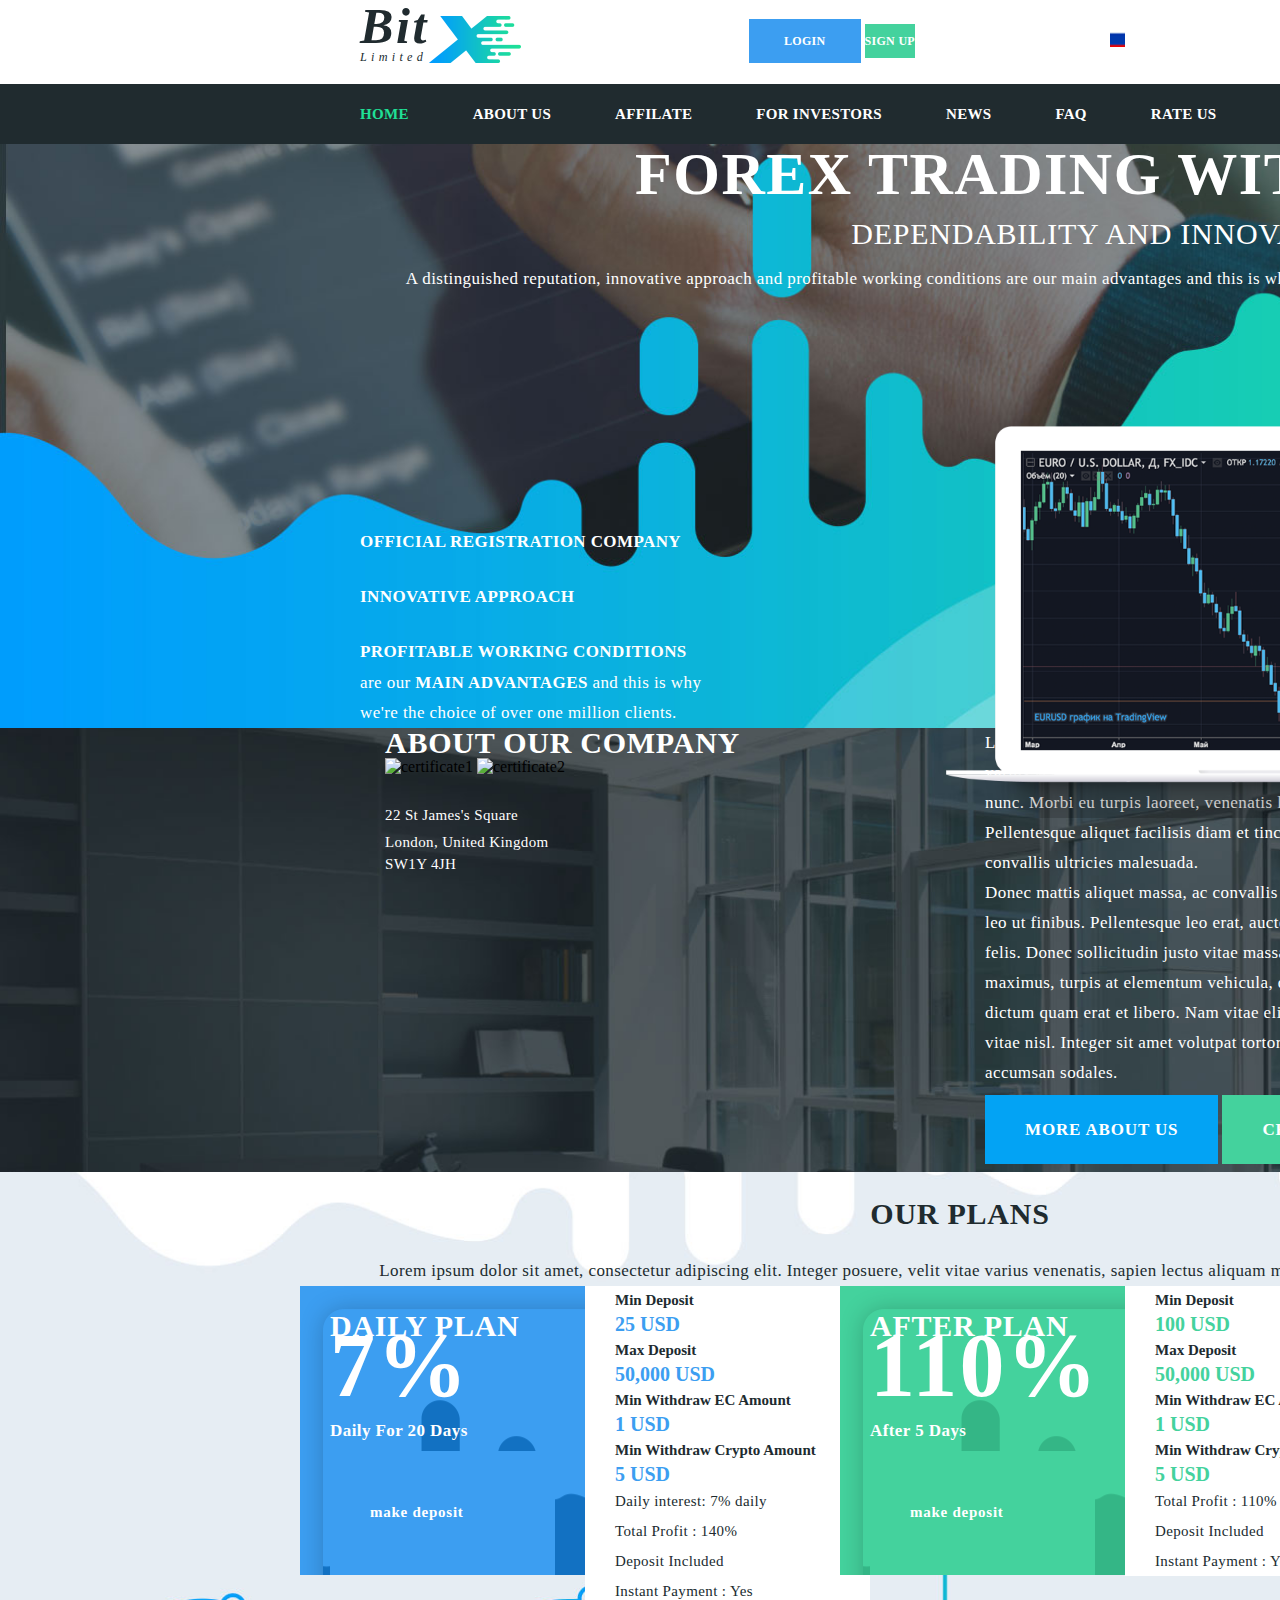
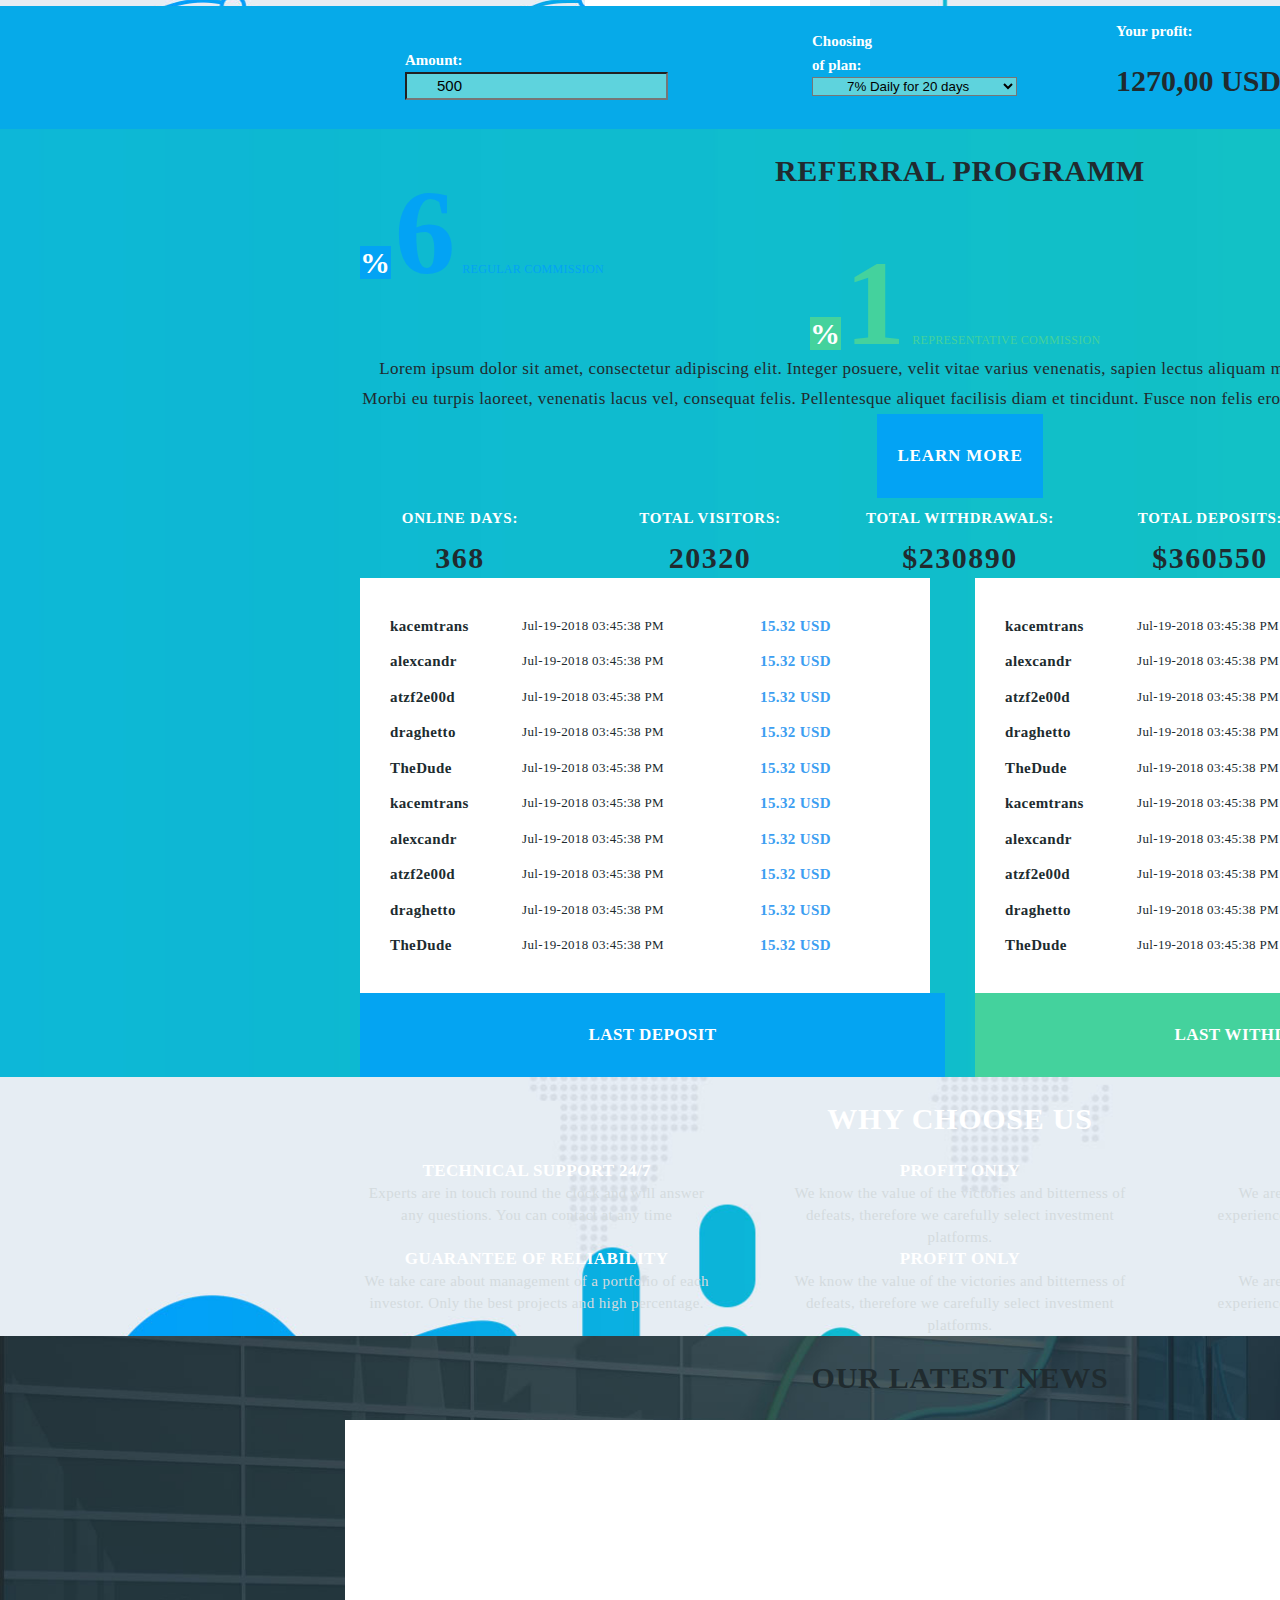
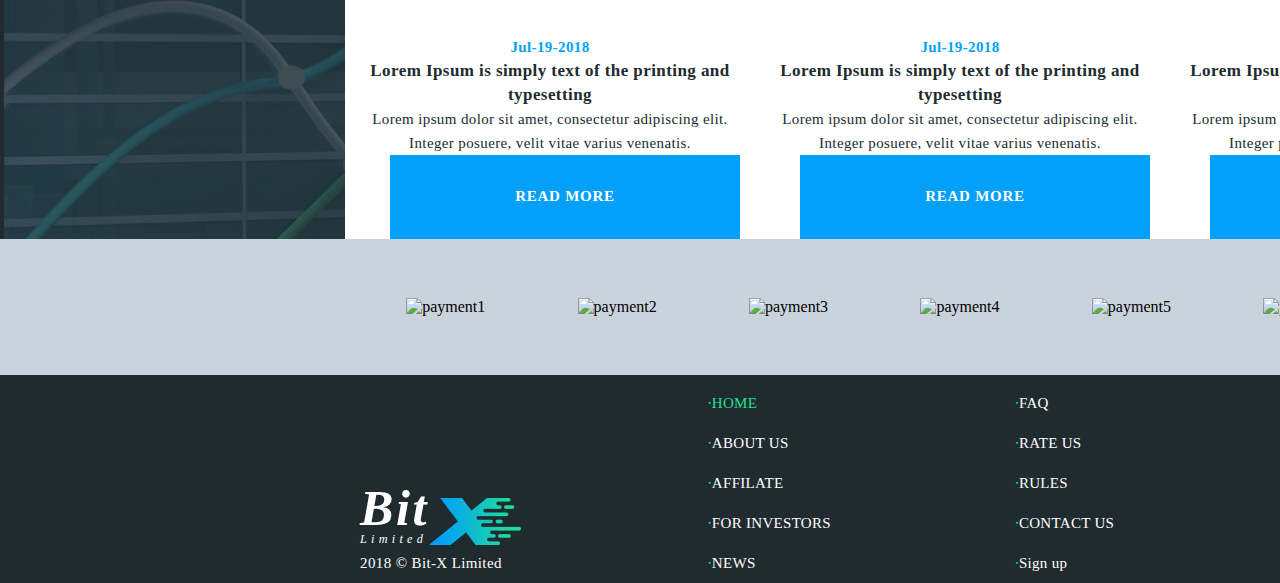
==== commit ec70beec: "Применила табличный и позиционный способы." ====
--- a/main.html
+++ b/main.html
@@ -9,581 +9,606 @@
     <link rel="stylesheet" href="css/style.css">
 </head>
 <body>
-<header>
+<div class="bodyWrap">
+    <header>
 
-    <div class="topline">
-        <div class="container">
-            <div class="logo">
-                <div class="text">
-                    <span>Bit</span>
-                    <span>Limited</span>
-                </div>
-                <span class="img" style="background-image: url(img/png/logo.png)"></span>
-            </div>
-            <div class="subscribe">
-                <a href="#" class="btnColor1">login</a>
-                <a href="#" class="btnColor2">sign up</a>
-            </div>
-            <div class="languages">
-                <a href="#" class="img" style="background-image: url(img/png/lang1.png);"></a>
-                <a href="#" class="img" style="background-image: url(img/png/lang2.png);"></a>
-            </div>
-            <div class="social">
-                <a href="#" class="icon-21"></a>
-                <a href="#" class="icon-20"></a>
-                <a href="#" class="icon-19"></a>
-                <a href="#" class="icon-18"></a>
-            </div>
-            <div class="date">
-                <span class="clock grad">20:47</span>
-                <div class="day">
-                    <span>05 Jun</span>
-                    <span>2018</span>
-                </div>
+        <div class="topline">
+            <div class="container">
+                <div class="headWrap">
+                    <div class="logo clear">
+                        <div class="text">
+                            <span>Bit</span>
+                            <span>Limited</span>
+                        </div>
+                        <span class="img" style="background-image: url(img/png/logo.png)"></span>
+
+                    </div>
+                    <div class="subscribe">
+                        <a href="#" class="btnColor1">login</a>
+                        <a href="#" class="btnColor2">sign up</a>
+                    </div>
+                    <div class="languages">
+                        <a href="#" class="img" style="background-image: url(img/png/lang1.png);"></a>
+                        <a href="#" class="img" style="background-image: url(img/png/lang2.png);"></a>
+                    </div>
+                    <div class="social">
+                        <a href="#" class="icon-21"></a>
+                        <a href="#" class="icon-20"></a>
+                        <a href="#" class="icon-19"></a>
+                        <a href="#" class="icon-18"></a>
+                    </div>
+                    <div class="date clear">
+                        <span class="clock grad">20:47</span>
+                        <div class="day">
+                            <span>05 Jun</span>
+                            <span>2018</span>
+                        </div>
+                    </div>
+                </div>
+            </div>
+        </div>
+
+        <div class="menu">
+            <div class="container">
+                <a href="#" class="home">HOME</a>
+                <a href="#">ABOUT US</a>
+                <a href="#">AFFILATE</a>
+                <a href="#">FOR INVESTORS</a>
+                <a href="#">NEWS</a>
+                <a href="#">FAQ</a>
+                <a href="#">RATE US</a>
+                <a href="#">RULES</a>
+                <a href="#">CONTACT US</a>
+            </div>
+        </div>
+    </header>
+    <div class="content">
+        <div class="start" style="background-image: url(img/jpg/fond1.jpg)">
+            <div class="container">
+                <div class="caption">
+                    <span class="captionLight">Forex trading with Bit-X:</span>
+                    <p>dependability and innovation in trading</p>
+                </div>
+                <div class="wrapper">
+                    <div class="getStarted">
+                        <p class="textBlockLight">A distinguished reputation, innovative approach and profitable working
+                            conditions are our main advantages and this is why we're the choice of over one million
+                            clients.</p>
+                        <a href="#" class="btnGrad1">get started now</a>
+                    </div>
+                    <ul class="currency">
+                        <li>
+                            <span class="icon-6"></span>
+                            <div class="text">
+                                <span>Bitcoin (BTC):</span>
+                                <span>7 406,62 USD</span>
+                                <span>(10,21%)</span>
+                            </div>
+                        </li>
+                        <li>
+                            <span class="icon-7"></span>
+                            <div class="text">
+                                <span>Ethereum (ETH):</span>
+                                <span>498,21 USD</span>
+                                <span>(5,33%)</span>
+                            </div>
+                        </li>
+                        <li>
+                            <span class="icon-8"></span>
+                            <div class="text">
+                                <span>Litecoin (LTC):</span>
+                                <span>91,19 USD</span>
+                                <span>(9,05%)</span>
+                            </div>
+                        </li>
+                        <li>
+                            <span class="icon-6"></span>
+                            <div class="text">
+                                <span>Bitcoin Cash (BCH):</span>
+                                <span>867,71 USD</span>
+                                <span>(9,14%)</span>
+                            </div>
+                        </li>
+                    </ul>
+                    <div class="advantages">
+                        <ul class="list">
+                            <li>
+                                <span class="icon-15"></span>
+                                <span>OFFICIAL REGISTRATION COMPANY</span></li>
+                            <li>
+                                <span class="icon-17"></span>
+                                <span>innovative approach</span></li>
+                            <li>
+                                <span class="icon-16"></span>
+                                <span>profitable working conditions</span></li>
+                        </ul>
+                        <p class="textBlockLight">are our <span>main advantages</span> and this is why <br> we're the choice
+                            of
+                            over one million clients.</p>
+                    </div>
+                    <div class="graph">
+                        <div class="img" style="background-image: url(img/png/graph.png)"></div>
+                    </div>
+                </div>
+            </div>
+        </div>
+        <div class="aboutCompany clear" style="background-image: url(img/jpg/fond2.jpg);">
+            <div class="container">
+                <div class="left">
+                    <span class="captionLight">ABOUT OUR COMPANY</span>
+                    <div class="img">
+                        <img src="img/jpg/certificate1.jpg" alt="certificate1">
+                        <img src="img/jpg/certificate2.jpg" alt="certificate2">
+                    </div>
+                    <div class="address">
+                        <a href="#" class="icon-5"></a>
+                        <span>22 St James's Square<br> London, United Kingdom <br> SW1Y 4JH</span>
+                    </div>
+                </div>
+                <div class="right">
+                    <div class="text textBlockLight">
+                        <p>Lorem ipsum dolor sit amet, consectetur adipiscing elit. Integer velit vitae varius
+                            venenatis,
+                            sapien lectus aliquam mi, ut mattis libero ipsum vitae nunc. Morbi eu turpis laoreet,
+                            venenatis
+                            lacus vel, consequat felis. Pellentesque aliquet facilisis diam et tincidunt. Fusce non
+                            felis
+                            eros. Etiam convallis ultricies malesuada.</p>
+                        <p>Donec mattis aliquet massa, ac convallis est luctus vel. Sed vestibulum id leo ut finibus.
+                            Pellentesque leo erat, auctor in viverra in, pellentesque nec felis. Donec sollicitudin
+                            justo
+                            vitae massa commodo facilisis. Cras maximus, turpis at elementum vehicula, dolor diam
+                            posuere
+                            nunc, vel dictum quam erat et libero. Nam vitae elit vel orci sodales egestas venenatis
+                            vitae
+                            nisl. Integer sit amet volutpat tortor. Vestibulum ornare nunc id accumsan sodales.</p>
+                    </div>
+                    <div class="btnInfo">
+                        <a href="#" class="btnColor1">more about us</a>
+                        <a href="#" class="btnColor2">check the company</a>
+                    </div>
+                </div>
+            </div>
+        </div>
+        <div class="plans" style="background-image: url(img/jpg/fond3.jpg);">
+            <div class="container">
+                <span class="captionDark">OUR PLANS</span>
+                <p class="textBlockDark">Lorem ipsum dolor sit amet, consectetur adipiscing elit. Integer posuere, velit
+                    vitae varius venenatis, sapien lectus
+                    aliquam mi, ut mattis libero ipsum vitae nunc.</p>
+                <div class="wrapper clear">
+                    <div class="plan1 clear">
+                        <div class="item" style="background-image: url(img/png/fondPlan1.png);">
+                            <span class="captionLight">DAILY PLAN</span>
+                            <span class="big"><br>7%</span>
+                            <span><br>Daily For 20 Days</span>
+                            <a href="#" class="btnColor1">make deposit</a>
+                        </div>
+                        <div class="tarifplan1">
+                            <ul class="block1">
+                                <li><span>Min Deposit</span>
+                                    <span><br>25 USD</span>
+                                </li>
+                                <li><span>Max Deposit</span>
+                                    <span><br>50,000 USD</span>
+                                </li>
+                                <li><span>Min Withdraw EC Amount</span>
+                                    <span><br>1 USD</span>
+                                </li>
+                                <li><span>Min Withdraw Crypto Amount</span>
+                                    <span><br>5 USD</span>
+                                </li>
+                            </ul>
+                            <ul class="block2">
+                                <li><span>Daily interest: 7% daily</span></li>
+                                <li><span>Total Profit : 140%</span></li>
+                                <li><span>Deposit Included</span></li>
+                                <li><span>Instant Payment : Yes</span></li>
+                            </ul>
+                        </div>
+                    </div>
+                    <div class="plan2 clear">
+                        <div class="item" style="background-image: url(img/png/fondPlan2.png);">
+                            <span class="captionLight">AFTER PLAN</span>
+                            <span class="big"><br>110%</span>
+                            <span><br>After 5 Days</span>
+                            <a href="#" class="btnColor2">make deposit</a>
+                        </div>
+                        <div class="tarifplan2">
+                            <ul class="block1">
+                                <li><span>Min Deposit</span>
+                                    <span><br>100 USD</span>
+                                </li>
+                                <li><span>Max Deposit</span>
+                                    <span><br>50,000 USD</span>
+                                </li>
+                                <li><span>Min Withdraw EC Amount</span>
+                                    <span><br>1 USD</span>
+                                </li>
+                                <li><span>Min Withdraw Crypto Amount</span>
+                                    <span><br>5 USD</span>
+                                </li>
+                            </ul>
+                            <ul class="block2">
+                                <li><span>Total Profit : 110%</span></li>
+                                <li><span>Deposit Included</span></li>
+                                <li><span>Instant Payment : Yes</span></li>
+                            </ul>
+                        </div>
+                    </div>
+                </div>
+            </div>
+        </div>
+        <div class="profit">
+            <div class="container">
+                <div class="wrapper">
+                    <div class="amount">
+                        <form action="#" class="inputBlockType1">
+                            <label for="number">Amount:</label>
+                            <input type="text" id="number" value="500">
+                        </form>
+                    </div>
+                    <div class="plan">
+                        <form action="#" class="selectBlockType1">
+                            <label for="choosing">Choosing of plan:</label>
+                            <select name="plans" id="choosing">
+                                <option value="7% Daily for 20 days">7% Daily for 20 days</option>
+                                <option value="110% After 5 days">110% After 5 days</option>
+                            </select>
+                        </form>
+                    </div>
+                    <div class="sum">
+                        <span>Your profit:</span>
+                        <span>1270,00 USD</span>
+                    </div>
+                    <a href="#" class="btnColor3">get money</a>
+                </div>
+            </div>
+        </div>
+        <div class="referral" style="background-image: url(img/jpg/fond4.jpg);">
+            <div class="container">
+                <span class="captionDark">Referral programm</span>
+                <div class="wrapper">
+                    <div class="item">
+                        <div class="img">
+                            <div class="left">
+                                <span class="percent">%</span>
+                                <span class="number">6</span>
+                                <span class="text">REGULAR COMMISSION</span>
+                            </div>
+                            <div class="right">
+                                <span class="percent">%</span>
+                                <span class="number">1</span>
+                                <span class="text">REPRESENTATIVE COMMISSION</span>
+                            </div>
+                        </div>
+                        <p class="textBlockDark">Lorem ipsum dolor sit amet, consectetur adipiscing elit. Integer
+                            posuere,
+                            velit vitae varius
+                            venenatis, sapien lectus aliquam mi, ut mattis libero ipsum vitae nunc. Morbi eu turpis
+                            laoreet,
+                            venenatis lacus vel, consequat felis. Pellentesque aliquet facilisis diam et tincidunt.
+                            Fusce
+                            non felis eros. Etiam convallis ultricies malesuada.</p>
+                        <a href="#" class="btnGrad1">Learn More</a>
+                    </div>
+                    <ul class="item clear">
+                        <li class="point">
+                            <span class="icon-1"></span>
+                            <span>Online Days:</span>
+                            <span>368</span>
+                        </li>
+                        <li class="point">
+                            <span class="icon-2"></span>
+                            <span>Total Visitors:</span>
+                            <span>20320</span>
+                        </li>
+                        <li class="point">
+                            <span class="icon-3"></span>
+                            <span>total withdrawals:</span>
+                            <span>$230890</span>
+                        </li>
+                        <li class="point">
+                            <span class="icon-4"></span>
+                            <span>total deposits:</span>
+                            <span>$360550</span>
+                        </li>
+                        <li class="point">
+                            <span class="icon-24"></span>
+                            <span>total users:</span>
+                            <span>3650</span>
+                        </li>
+                    </ul>
+                    <div class="table clear">
+                        <div class="lefttable">
+                            <ul class="table">
+                                <li>
+                                    <span>kacemtrans</span>
+                                    <span>Jul-19-2018 03:45:38 PM</span>
+                                    <span>15.32 USD</span>
+                                    <span class="img" style="background-image: url(img/png/payments8.png);"></span>
+                                </li>
+                                <li>
+                                    <span>alexcandr</span>
+                                    <span>Jul-19-2018 03:45:38 PM</span>
+                                    <span>15.32 USD</span>
+                                    <span class="img" style="background-image: url(img/png/payments8.png);"></span>
+                                </li>
+                                <li>
+                                    <span>atzf2e00d</span>
+                                    <span>Jul-19-2018 03:45:38 PM</span>
+                                    <span>15.32 USD</span>
+                                    <span class="img" style="background-image: url(img/png/payments8.png);"></span>
+                                </li>
+                                <li>
+                                    <span>draghetto</span>
+                                    <span>Jul-19-2018 03:45:38 PM</span>
+                                    <span>15.32 USD</span>
+                                    <span class="img" style="background-image: url(img/png/payments10.png);"></span>
+                                </li>
+                                <li>
+                                    <span>TheDude</span>
+                                    <span>Jul-19-2018 03:45:38 PM</span>
+                                    <span>15.32 USD</span>
+                                    <span class="img" style="background-image: url(img/png/payments10.png);"></span>
+                                </li>
+                                <li>
+                                    <span>kacemtrans</span>
+                                    <span>Jul-19-2018 03:45:38 PM</span>
+                                    <span>15.32 USD</span>
+                                    <span class="img" style="background-image: url(img/png/payments9.png);"></span>
+                                </li>
+                                <li>
+                                    <span>alexcandr</span>
+                                    <span>Jul-19-2018 03:45:38 PM</span>
+                                    <span>15.32 USD</span>
+                                    <span class="img" style="background-image: url(img/png/payments8.png);"></span>
+                                </li>
+                                <li>
+                                    <span>atzf2e00d</span>
+                                    <span>Jul-19-2018 03:45:38 PM</span>
+                                    <span>15.32 USD</span>
+                                    <span class="img" style="background-image: url(img/png/payments8.png);"></span>
+                                </li>
+                                <li>
+                                    <span>draghetto</span>
+                                    <span>Jul-19-2018 03:45:38 PM</span>
+                                    <span>15.32 USD</span>
+                                    <span class="img" style="background-image: url(img/png/payments8.png);"></span>
+                                </li>
+                                <li>
+                                    <span>TheDude</span>
+                                    <span>Jul-19-2018 03:45:38 PM</span>
+                                    <span>15.32 USD</span>
+                                    <span class="img" style="background-image: url(img/png/payments9.png);"></span>
+                                </li>
+                            </ul>
+                            <span>last deposit</span>
+                        </div>
+                        <div class="righttable">
+                            <ul class="table">
+                                <li>
+                                    <span>kacemtrans</span>
+                                    <span>Jul-19-2018 03:45:38 PM</span>
+                                    <span>15.32 USD</span>
+                                    <span class="img" style="background-image: url(img/png/payments8.png);"></span>
+                                </li>
+                                <li>
+                                    <span>alexcandr</span>
+                                    <span>Jul-19-2018 03:45:38 PM</span>
+                                    <span>15.32 USD</span>
+                                    <span class="img" style="background-image: url(img/png/payments8.png);"></span>
+                                </li>
+                                <li>
+                                    <span>atzf2e00d</span>
+                                    <span>Jul-19-2018 03:45:38 PM</span>
+                                    <span>15.32 USD</span>
+                                    <span class="img" style="background-image: url(img/png/payments8.png);"></span>
+                                </li>
+                                <li>
+                                    <span>draghetto</span>
+                                    <span>Jul-19-2018 03:45:38 PM</span>
+                                    <span>15.32 USD</span>
+                                    <span class="img" style="background-image: url(img/png/payments10.png);"></span>
+                                </li>
+                                <li>
+                                    <span>TheDude</span>
+                                    <span>Jul-19-2018 03:45:38 PM</span>
+                                    <span>15.32 USD</span>
+                                    <span class="img" style="background-image: url(img/png/payments10.png);"></span>
+                                </li>
+                                <li>
+                                    <span>kacemtrans</span>
+                                    <span>Jul-19-2018 03:45:38 PM</span>
+                                    <span>15.32 USD</span>
+                                    <span class="img" style="background-image: url(img/png/payments9.png);"></span>
+                                </li>
+                                <li>
+                                    <span>alexcandr</span>
+                                    <span>Jul-19-2018 03:45:38 PM</span>
+                                    <span>15.32 USD</span>
+                                    <span class="img" style="background-image: url(img/png/payments8.png);"></span>
+                                </li>
+                                <li>
+                                    <span>atzf2e00d</span>
+                                    <span>Jul-19-2018 03:45:38 PM</span>
+                                    <span>15.32 USD</span>
+                                    <span class="img" style="background-image: url(img/png/payments8.png);"></span>
+                                </li>
+                                <li>
+                                    <span>draghetto</span>
+                                    <span>Jul-19-2018 03:45:38 PM</span>
+                                    <span>15.32 USD</span>
+                                    <span class="img" style="background-image: url(img/png/payments8.png);"></span>
+                                </li>
+                                <li>
+                                    <span>TheDude</span>
+                                    <span>Jul-19-2018 03:45:38 PM</span>
+                                    <span>15.32 USD</span>
+                                    <span class="img" style="background-image: url(img/png/payments9.png);"></span>
+                                </li>
+                            </ul>
+                            <span>last WITHDRAWALS</span>
+                        </div>
+                    </div>
+                </div>
+            </div>
+        </div>
+        <div class="advantages" style="background-image: url(img/jpg/fond5.jpg);">
+            <div class="container">
+                <span class="captionLight">why choose us</span>
+                <div class="wrapper clear">
+                    <div class="item">
+                        <span class="icon-9"></span>
+                        <span>Technical support 24/7</span>
+                        <p class="textBlockLight">Experts are in touch round the clock and will answer any questions.
+                            You
+                            can contact at any
+                            time</p>
+                    </div>
+                    <div class="item">
+                        <span class="icon-10"></span>
+                        <span>Profit only</span>
+                        <p class="textBlockLight">We know the value of the victories and bitterness of defeats,
+                            therefore we
+                            carefully select
+                            investment platforms.</p>
+                    </div>
+                    <div class="item">
+                        <span class="icon-11"></span>
+                        <span>Close-knit team</span>
+                        <p class="textBlockLight">We are the complex persons having extensive experience in the
+                            financial
+                            area. Among us there are
+                            technical specialists.</p>
+                    </div>
+                    <div class="item">
+                        <span class="icon-12"></span>
+                        <span>Guarantee of reliability</span>
+                        <p class="textBlockLight">We take care about management of a portfolio of each investor. Only
+                            the
+                            best projects and high
+                            percentage.</p>
+                    </div>
+                    <div class="item">
+                        <span class="icon-13"></span>
+                        <span>Profit only</span>
+                        <p class="textBlockLight">We know the value of the victories and bitterness of defeats,
+                            therefore we
+                            carefully select
+                            investment platforms.</p>
+                    </div>
+                    <div class="item">
+                        <span class="icon-14"></span>
+                        <span>Close-knit team</span>
+                        <p class="textBlockLight">We are the complex persons having extensive experience in the
+                            financial
+                            area. Among us there are
+                            technical specialists.</p>
+                    </div>
+                </div>
+            </div>
+        </div>
+        <div class="news" style="background-image: url(img/jpg/fond6.jpg);">
+            <div class="container">
+                <span class="captionDark">our latest news</span>
+                <div class="wrapper clear">
+                    <div class="item">
+                        <div class="img" style="background-image: url(img/jpg/news1.jpg);"></div>
+                        <span>Jul-19-2018</span>
+                        <span class="textBlockDark">Lorem Ipsum is simply text of the printing and typesetting</span>
+                        <p class="textBlockDark">Lorem ipsum dolor sit amet, consectetur adipiscing elit. Integer
+                            posuere,
+                            velit vitae varius
+                            venenatis.</p>
+                        <a href="#" class="btnGrad1">READ MORE</a>
+                    </div>
+                    <div class="item">
+                        <div class="img" style="background-image: url(img/jpg/news2.jpg);"></div>
+                        <span>Jul-19-2018</span>
+                        <span class="textBlockDark">Lorem Ipsum is simply text of the printing and typesetting</span>
+                        <p class="textBlockDark">Lorem ipsum dolor sit amet, consectetur adipiscing elit. Integer
+                            posuere,
+                            velit vitae varius
+                            venenatis.</p>
+                        <a href="#" class="btnGrad1">READ MORE</a></div>
+                    <div class="item">
+                        <div class="img" style="background-image: url(img/jpg/news3.jpg);"></div>
+                        <span>Jul-19-2018</span>
+                        <span class="textBlockDark">Lorem Ipsum is simply text of the printing and typesetting</span>
+                        <p class="textBlockDark">Lorem ipsum dolor sit amet, consectetur adipiscing elit. Integer
+                            posuere,
+                            velit vitae varius
+                            venenatis.</p>
+                        <a href="#" class="btnGrad1">READ MORE</a>
+                    </div>
+                </div>
+            </div>
+        </div>
+        <div class="payments">
+            <div class="container">
+                <ul class="wrapper">
+                    <li><img src="img/png/payments1.png" alt="payment1"></li>
+                    <li><img src="img/png/payments2.png" alt="payment2"></li>
+                    <li><img src="img/png/payments3.png" alt="payment3"></li>
+                    <li><img src="img/png/payments4.png" alt="payment4"></li>
+                    <li><img src="img/png/payments5.png" alt="payment5"></li>
+                    <li><img src="img/png/payments6.png" alt="payment6"></li>
+                    <li><img src="img/png/payments7.png" alt="payment7"></li>
+                </ul>
             </div>
         </div>
     </div>
-
-    <div class="menu">
-        <div class="container">
-            <a href="#" class="home">HOME</a>
-            <a href="#">ABOUT US</a>
-            <a href="#">AFFILATE</a>
-            <a href="#">FOR INVESTORS</a>
-            <a href="#">NEWS</a>
-            <a href="#">FAQ</a>
-            <a href="#">RATE US</a>
-            <a href="#">RULES</a>
-            <a href="#">CONTACT US</a>
-        </div>
-    </div>
-</header>
-<div class="content">
-    <div class="start" style="background-image: url(img/jpg/fond1.jpg)">
-        <div class="container">
-            <div class="caption">
-                <span class="captionLight">Forex trading with Bit-X:</span>
-                <p>dependability and innovation in trading</p>
-            </div>
-            <div class="wrapper">
-                <div class="getStarted">
-                    <p class="textBlockLight">A distinguished reputation, innovative approach and profitable working
-                        conditions are our main advantages and this is why we're the choice of over one million
-                        clients.</p>
-                    <a href="#" class="btnGrad1">get started now</a>
-                </div>
-                <ul class="currency">
-                    <li>
-                        <span class="icon-6"></span>
-                        <div class="text">
-                            <span>Bitcoin (BTC):</span>
-                            <span>7 406,62 USD</span>
-                            <span>(10,21%)</span>
-                        </div>
-                    </li>
-                    <li>
-                        <span class="icon-7"></span>
-                        <div class="text">
-                            <span>Ethereum (ETH):</span>
-                            <span>498,21 USD</span>
-                            <span>(5,33%)</span>
-                        </div>
-                    </li>
-                    <li>
-                        <span class="icon-8"></span>
-                        <div class="text">
-                            <span>Litecoin (LTC):</span>
-                            <span>91,19 USD</span>
-                            <span>(9,05%)</span>
-                        </div>
-                    </li>
-                    <li>
-                        <span class="icon-6"></span>
-                        <div class="text">
-                            <span>Bitcoin Cash (BCH):</span>
-                            <span>867,71 USD</span>
-                            <span>(9,14%)</span>
-                        </div>
-                    </li>
-                </ul>
-                <div class="advantages">
-                    <ul class="list">
-                        <li>
-                            <span class="icon-15"></span>
-                            <span>OFFICIAL REGISTRATION COMPANY</span></li>
-                        <li>
-                            <span class="icon-17"></span>
-                            <span>innovative approach</span></li>
-                        <li>
-                            <span class="icon-16"></span>
-                            <span>profitable working conditions</span></li>
-                    </ul>
-                    <p class="textBlockLight">are our <span>main advantages</span> and this is why we're the choice of
-                        over one million clients.</p>
-                </div>
-                <div class="graph">
-                    <div class="img" style="background-image: url(img/png/graph.png)"></div>
-                </div>
-            </div>
-        </div>
-    </div>
-    <div class="aboutCompany" style="background-image: url(img/jpg/fond2.jpg);">
-        <div class="container">
-            <div class="left">
-                <span class="captionLight">ABOUT OUR COMPANY</span>
-                <div class="img">
-                    <img src="img/jpg/certificate1.jpg" alt="certificate1">
-                    <img src="img/jpg/certificate2.jpg" alt="certificate2">
-                </div>
-                <div class="address">
-                    <span>22 St James's Square London, United Kingdom SW1Y 4JH</span>
-                    <a href="#" class="icon-5"></a>
-                </div>
-            </div>
-            <div class="right">
-                <div class="text textBlockLight">
-                    <p>Lorem ipsum dolor sit amet, consectetur adipiscing elit. Integer velit vitae varius venenatis,
-                        sapien lectus aliquam mi, ut mattis libero ipsum vitae nunc. Morbi eu turpis laoreet, venenatis
-                        lacus vel, consequat felis. Pellentesque aliquet facilisis diam et tincidunt. Fusce non felis
-                        eros. Etiam convallis ultricies malesuada.</p>
-                    <p>Donec mattis aliquet massa, ac convallis est luctus vel. Sed vestibulum id leo ut finibus.
-                        Pellentesque leo erat, auctor in viverra in, pellentesque nec felis. Donec sollicitudin justo
-                        vitae massa commodo facilisis. Cras maximus, turpis at elementum vehicula, dolor diam posuere
-                        nunc, vel dictum quam erat et libero. Nam vitae elit vel orci sodales egestas venenatis vitae
-                        nisl. Integer sit amet volutpat tortor. Vestibulum ornare nunc id accumsan sodales.</p>
-                </div>
-                <div class="btnInfo">
-                    <a href="#" class="btnColor1">more about us</a>
-                    <a href="#" class="btnColor2">check the company</a>
-                </div>
-            </div>
-        </div>
-    </div>
-    <div class="plans" style="background-image: url(img/jpg/fond3.jpg);">
-        <div class="container">
-            <span class="captionDark">OUR PLANS</span>
-            <div class="wrapper">
-                <p class="textBlockDark">Lorem ipsum dolor sit amet, consectetur adipiscing elit. Integer posuere, velit
-                    vitae varius
-                    venenatis, sapien lectus
-                    aliquam mi, ut mattis libero ipsum vitae nunc.</p>
-                <div class="plan1" style="background-image: url(img/png/fondPlan1.png);">
-                    <div class="item">
-                        <span class="captionLight">DAILY PLAN</span>
-                        <span class="big">7%</span>
-                        <span>Daily For 20 Days</span>
-                        <a href="#" class="btnColor1">make deposit</a>
-                    </div>
-                    <div class="tarifplan1">
-                        <ul class="block1">
-                            <li><span>Min Deposit</span>
-                                <span>25 USD</span>
-                            </li>
-                            <li><span>Max Deposit</span>
-                                <span>50,000 USD</span>
-                            </li>
-                            <li><span>Min Withdraw EC Amount</span>
-                                <span>1 USD</span>
-                            </li>
-                            <li><span>Min Withdraw Crypto Amount</span>
-                                <span>5 USD</span>
-                            </li>
-                        </ul>
-                        <ul class="block2">
-                            <li><span>Daily interest: 7% daily</span></li>
-                            <li><span>Total Profit : 140%</span></li>
-                            <li><span>Deposit Included</span></li>
-                            <li><span>Instant Payment : Yes</span></li>
-                        </ul>
-                    </div>
-                </div>
-                <div class="plan2" style="background-image: url(img/png/fondPlan2.png);">
-                    <div class="item">
-                        <span class="captionLight">AFTER PLAN</span>
-                        <span class="big">110%</span>
-                        <span>After 5 Days</span>
-                        <a href="#" class="btnColor2">make deposit</a>
-                    </div>
-                    <div class="tarifplan2">
-                        <ul class="block1">
-                            <li><span>Min Deposit</span>
-                                <span>100 USD</span>
-                            </li>
-                            <li><span>Max Deposit</span>
-                                <span>50,000 USD</span>
-                            </li>
-                            <li><span>Min Withdraw EC Amount</span>
-                                <span>1 USD</span>
-                            </li>
-                            <li><span>Min Withdraw Crypto Amount</span>
-                                <span>5 USD</span>
-                            </li>
-                        </ul>
-                        <ul class="block2">
-                            <li><span>Total Profit : 110%</span></li>
-                            <li><span>Deposit Included</span></li>
-                            <li><span>Instant Payment : Yes</span></li>
-                        </ul>
-                    </div>
-                </div>
-            </div>
-        </div>
-    </div>
-    <div class="profit">
+    <footer>
         <div class="container">
             <div class="wrapper">
-                <div class="amount">
-                    <form action="#" class="inputBlockType1">
-                        <label for="number">Amount:</label>
-                        <input type="text" id="number">
-                    </form>
-                </div>
-                <div class="plan">
-                    <form action="#" class="selectBlockType1">
-                        <label for="choosing">Choosing of plan:</label>
-                        <select name="plans" id="choosing">
-                            <option value="7% Daily for 20 days">7% Daily for 20 days</option>
-                            <option value="110% After 5 days">110% After 5 days</option>
-                        </select>
-                    </form>
-                </div>
-                <div class="sum">
-                    <span>Your profit:</span>
-                    <span>1270,00 USD</span>
-                </div>
-                <a href="#" class="btnColor3">get money</a>
-            </div>
-        </div>
-    </div>
-    <div class="referral" style="background-image: url(img/jpg/fond4.jpg);">
-        <div class="container">
-            <span class="captionDark">Referral programm</span>
-            <div class="wrapper">
                 <div class="item">
-                    <div class="img">
-                        <div class="left">
-                            <span class="percent">%</span>
-                            <span class="number">6</span>
-                            <span class="text">REGULAR COMMISSION</span>
-                        </div>
-                        <div class="right">
-                            <span class="percent">%</span>
-                            <span class="number">1</span>
-                            <span class="text">REPRESENTATIVE COMMISSION</span>
-                        </div>
-                    </div>
-                    <p class="textBlockDark">Lorem ipsum dolor sit amet, consectetur adipiscing elit. Integer posuere,
-                        velit vitae varius
-                        venenatis, sapien lectus aliquam mi, ut mattis libero ipsum vitae nunc. Morbi eu turpis laoreet,
-                        venenatis lacus vel, consequat felis. Pellentesque aliquet facilisis diam et tincidunt. Fusce
-                        non felis eros. Etiam convallis ultricies malesuada.</p>
-                    <a href="#" class="btnGrad1">Learn More</a>
-                </div>
-                <ul class="item">
-                    <li class="point">
-                        <span class="icon-1"></span>
-                        <span>Online Days:</span>
-                        <span>368</span>
-                    </li>
-                    <li class="point">
-                        <span class="icon-2"></span>
-                        <span>Total Visitors:</span>
-                        <span>20320</span>
-                    </li>
-                    <li class="point">
-                        <span class="icon-3"></span>
-                        <span>total withdrawals:</span>
-                        <span>$230890</span>
-                    </li>
-                    <li class="point">
-                        <span class="icon-4"></span>
-                        <span>total deposits:</span>
-                        <span>$360550</span>
-                    </li>
-                    <li class="point">
-                        <span class="icon-24"></span>
-                        <span>total users:</span>
-                        <span>3650</span>
-                    </li>
-                </ul>
+                    <div class="logo clear">
+                        <div class="text">
+                            <span>Bit</span>
+                            <span>Limited</span>
+                        </div>
+                        <span class="img" style="background-image: url(img/png/logo.png)"></span>
+                    </div>
+                    <div class="widgets">
+                        <a href="#" class="icon-21"></a>
+                        <a href="#" class="icon-20"></a>
+                        <a href="#" class="icon-19"></a>
+                        <a href="#" class="icon-18"></a>
+                    </div>
+                    <span class="copyrights">2018 © Bit-X Limited</span>
+                </div>
                 <div class="item">
-                    <div class="lefttable">
-                        <ul class="table">
-                            <li>
-                                <span>kacemtrans</span>
-                                <span>Jul-19-2018 03:45:38 PM</span>
-                                <span>15.32 USD</span>
-                                <span class="img" style="background-image: url(img/png/payments8.png);"></span>
-                            </li>
-                            <li>
-                                <span>alexcandr</span>
-                                <span>Jul-19-2018 03:45:38 PM</span>
-                                <span>15.32 USD</span>
-                                <span class="img" style="background-image: url(img/png/payments8.png);"></span>
-                            </li>
-                            <li>
-                                <span>atzf2e00d</span>
-                                <span>Jul-19-2018 03:45:38 PM</span>
-                                <span>15.32 USD</span>
-                                <span class="img" style="background-image: url(img/png/payments8.png);"></span>
-                            </li>
-                            <li>
-                                <span>draghetto</span>
-                                <span>Jul-19-2018 03:45:38 PM</span>
-                                <span>15.32 USD</span>
-                                <span class="img" style="background-image: url(img/png/payments10.png);"></span>
-                            </li>
-                            <li>
-                                <span>TheDude</span>
-                                <span>Jul-19-2018 03:45:38 PM</span>
-                                <span>15.32 USD</span>
-                                <span class="img" style="background-image: url(img/png/payments10.png);"></span>
-                            </li>
-                            <li>
-                                <span>kacemtrans</span>
-                                <span>Jul-19-2018 03:45:38 PM</span>
-                                <span>15.32 USD</span>
-                                <span class="img" style="background-image: url(img/png/payments9.png);"></span>
-                            </li>
-                            <li>
-                                <span>alexcandr</span>
-                                <span>Jul-19-2018 03:45:38 PM</span>
-                                <span>15.32 USD</span>
-                                <span class="img" style="background-image: url(img/png/payments8.png);"></span>
-                            </li>
-                            <li>
-                                <span>atzf2e00d</span>
-                                <span>Jul-19-2018 03:45:38 PM</span>
-                                <span>15.32 USD</span>
-                                <span class="img" style="background-image: url(img/png/payments8.png);"></span>
-                            </li>
-                            <li>
-                                <span>draghetto</span>
-                                <span>Jul-19-2018 03:45:38 PM</span>
-                                <span>15.32 USD</span>
-                                <span class="img" style="background-image: url(img/png/payments8.png);"></span>
-                            </li>
-                            <li>
-                                <span>TheDude</span>
-                                <span>Jul-19-2018 03:45:38 PM</span>
-                                <span>15.32 USD</span>
-                                <span class="img" style="background-image: url(img/png/payments9.png);"></span>
-                            </li>
-                        </ul>
-                        <span>last deposit</span>
-                    </div>
-                    <div class="righttable">
-                        <ul class="table">
-                            <li>
-                                <span>kacemtrans</span>
-                                <span>Jul-19-2018 03:45:38 PM</span>
-                                <span>15.32 USD</span>
-                                <span class="img" style="background-image: url(img/png/payments8.png);"></span>
-                            </li>
-                            <li>
-                                <span>alexcandr</span>
-                                <span>Jul-19-2018 03:45:38 PM</span>
-                                <span>15.32 USD</span>
-                                <span class="img" style="background-image: url(img/png/payments8.png);"></span>
-                            </li>
-                            <li>
-                                <span>atzf2e00d</span>
-                                <span>Jul-19-2018 03:45:38 PM</span>
-                                <span>15.32 USD</span>
-                                <span class="img" style="background-image: url(img/png/payments8.png);"></span>
-                            </li>
-                            <li>
-                                <span>draghetto</span>
-                                <span>Jul-19-2018 03:45:38 PM</span>
-                                <span>15.32 USD</span>
-                                <span class="img" style="background-image: url(img/png/payments10.png);"></span>
-                            </li>
-                            <li>
-                                <span>TheDude</span>
-                                <span>Jul-19-2018 03:45:38 PM</span>
-                                <span>15.32 USD</span>
-                                <span class="img" style="background-image: url(img/png/payments10.png);"></span>
-                            </li>
-                            <li>
-                                <span>kacemtrans</span>
-                                <span>Jul-19-2018 03:45:38 PM</span>
-                                <span>15.32 USD</span>
-                                <span class="img" style="background-image: url(img/png/payments9.png);"></span>
-                            </li>
-                            <li>
-                                <span>alexcandr</span>
-                                <span>Jul-19-2018 03:45:38 PM</span>
-                                <span>15.32 USD</span>
-                                <span class="img" style="background-image: url(img/png/payments8.png);"></span>
-                            </li>
-                            <li>
-                                <span>atzf2e00d</span>
-                                <span>Jul-19-2018 03:45:38 PM</span>
-                                <span>15.32 USD</span>
-                                <span class="img" style="background-image: url(img/png/payments8.png);"></span>
-                            </li>
-                            <li>
-                                <span>draghetto</span>
-                                <span>Jul-19-2018 03:45:38 PM</span>
-                                <span>15.32 USD</span>
-                                <span class="img" style="background-image: url(img/png/payments8.png);"></span>
-                            </li>
-                            <li>
-                                <span>TheDude</span>
-                                <span>Jul-19-2018 03:45:38 PM</span>
-                                <span>15.32 USD</span>
-                                <span class="img" style="background-image: url(img/png/payments9.png);"></span>
-                            </li>
-                        </ul>
-                        <span>last WITHDRAWALS</span>
-                    </div>
-                </div>
-            </div>
-        </div>
-    </div>
-    <div class="advantages" style="background-image: url(img/jpg/fond5.jpg);">
-        <div class="container">
-            <span class="captionLight">why choose us</span>
-            <div class="wrapper">
+                    <ul class="menu">
+                        <li><a href="#" class="home">HOME</a></li>
+                        <li><a href="#">ABOUT US</a></li>
+                        <li><a href="#">AFFILATE</a></li>
+                        <li><a href="#">FOR INVESTORS</a></li>
+                        <li><a href="#">NEWS</a></li>
+                    </ul>
+                </div>
                 <div class="item">
-                    <span class="icon-9"></span>
-                    <span>Technical support 24/7</span>
-                    <p class="textBlockLight">Experts are in touch round the clock and will answer any questions. You
-                        can contact at any
-                        time</p>
+                    <ul class="menu">
+                        <li><a href="#">FAQ</a></li>
+                        <li><a href="#">RATE US</a></li>
+                        <li><a href="#">RULES</a></li>
+                        <li><a href="#">CONTACT US</a></li>
+                        <li><a href="#">Sign up</a></li>
+                    </ul>
                 </div>
                 <div class="item">
-                    <span class="icon-10"></span>
-                    <span>Profit only</span>
-                    <p class="textBlockLight">We know the value of the victories and bitterness of defeats, therefore we
-                        carefully select
-                        investment platforms.</p>
-                </div>
-                <div class="item">
-                    <span class="icon-11"></span>
-                    <span>Close-knit team</span>
-                    <p class="textBlockLight">We are the complex persons having extensive experience in the financial
-                        area. Among us there are
-                        technical specialists.</p>
-                </div>
-                <div class="item">
-                    <span class="icon-12"></span>
-                    <span>Guarantee of reliability</span>
-                    <p class="textBlockLight">We take care about management of a portfolio of each investor. Only the
-                        best projects and high
-                        percentage.</p>
-                </div>
-                <div class="item">
-                    <span class="icon-13"></span>
-                    <span>Profit only</span>
-                    <p class="textBlockLight">We know the value of the victories and bitterness of defeats, therefore we
-                        carefully select
-                        investment platforms.</p>
-                </div>
-                <div class="item">
-                    <span class="icon-14"></span>
-                    <span>Close-knit team</span>
-                    <p class="textBlockLight">We are the complex persons having extensive experience in the financial
-                        area. Among us there are
-                        technical specialists.</p>
-                </div>
-            </div>
-        </div>
-    </div>
-    <div class="news" style="background-image: url(img/jpg/fond6.jpg);">
-        <div class="container">
-            <span class="captionDark">our latest news</span>
-            <div class="wrapper">
-                <div class="item">
-                    <div class="img" style="background-image: url(img/jpg/news1.jpg);"></div>
-                    <span>Jul-19-2018</span>
-                    <span class="textBlockDark">Lorem Ipsum is simply text of the printing and typesetting</span>
-                    <p class="textBlockDark">Lorem ipsum dolor sit amet, consectetur adipiscing elit. Integer posuere,
-                        velit vitae varius
-                        venenatis.</p>
-                    <a href="#" class="btnGrad1">READ MORE</a>
-                </div>
-                <div class="item">
-                    <div class="img" style="background-image: url(img/jpg/news2.jpg);"></div>
-                    <span>Jul-19-2018</span>
-                    <span class="textBlockDark">Lorem Ipsum is simply text of the printing and typesetting</span>
-                    <p class="textBlockDark">Lorem ipsum dolor sit amet, consectetur adipiscing elit. Integer posuere,
-                        velit vitae varius
-                        venenatis.</p>
-                    <a href="#" class="btnGrad1">READ MORE</a></div>
-                <div class="item">
-                    <div class="img" style="background-image: url(img/jpg/news3.jpg);"></div>
-                    <span>Jul-19-2018</span>
-                    <span class="textBlockDark">Lorem Ipsum is simply text of the printing and typesetting</span>
-                    <p class="textBlockDark">Lorem ipsum dolor sit amet, consectetur adipiscing elit. Integer posuere,
-                        velit vitae varius
-                        venenatis.</p>
-                    <a href="#" class="btnGrad1">READ MORE</a>
-                </div>
-            </div>
-        </div>
-    </div>
-    <div class="payments">
-        <div class="container">
-            <div class="wrapper">
-                <img src="img/png/payments1.png" alt="payment1">
-                <img src="img/png/payments2.png" alt="payment2">
-                <img src="img/png/payments3.png" alt="payment3">
-                <img src="img/png/payments4.png" alt="payment4">
-                <img src="img/png/payments5.png" alt="payment5">
-                <img src="img/png/payments6.png" alt="payment6">
-                <img src="img/png/payments7.png" alt="payment7">
-            </div>
-        </div>
-    </div>
+                    <div class="address">
+                        <span>Adress:</span>
+                        <p><a href="#">22 St James's Square <br> London, United Kingdom <br> SW1Y 4JH</a></p>
+                    </div>
+                    <div class="mail">
+                        <span>E-mail:</span>
+                        <p><a href="#" class="link1">bit-x-limited@info.com <br> support@bit-x.com</a></p>
+                    </div>
+                </div>
+            </div>
+        </div>
+    </footer>
 </div>
-<footer>
-    <div class="container">
-        <div class="wrapper">
-            <div class="item">
-                <div class="logo">
-                    <div class="text">
-                        <span>Bit</span>
-                        <span>Limited</span>
-                    </div>
-                    <span class="img" style="background-image: url(img/png/logo.png)"></span>
-                </div>
-                <div class="widgets">
-                    <a href="#" class="icon-21"></a>
-                    <a href="#" class="icon-20"></a>
-                    <a href="#" class="icon-19"></a>
-                    <a href="#" class="icon-18"></a>
-                </div>
-                <span class="copyrights">2018 © Bit-X Limited</span>
-            </div>
-            <div class="item">
-                <ul class="menu">
-                    <li><a href="#" class="home">HOME</a></li>
-                    <li><a href="#">ABOUT US</a></li>
-                    <li><a href="#">AFFILATE</a></li>
-                    <li><a href="#">FOR INVESTORS</a></li>
-                    <li><a href="#">NEWS</a></li>
-                </ul>
-                <ul>
-                    <li><a href="#">FAQ</a></li>
-                    <li><a href="#">RATE US</a></li>
-                    <li><a href="#">RULES</a></li>
-                    <li><a href="#">CONTACT US</a></li>
-                    <li><a href="#">Sign up</a></li>
-                </ul>
-            </div>
-            <div class="item">
-                <div class="address">
-                    <span>Adress:</span>
-                    <p><a href="#">22 St James's Square London, United Kingdom SW1Y 4JH</a></p>
-                </div>
-                <div class="mail">
-                    <span>E-mail:</span>
-                    <p><a href="#" class="link1">bit-x-limited@info.com support@bit-x.com</a></p>
-                </div>
-            </div>
-        </div>
-    </div>
-</footer>
 </body>
 </html>--- a/css/style.css
+++ b/css/style.css
@@ -3,7 +3,7 @@
 }
 
 body {
-    max-width: 1920px;
+    width: 1920px;
     margin: 0 auto;
     font-family: "Montserrat";
 }
@@ -22,6 +22,43 @@
     width: 1200px;
     margin: 0 auto;
     padding: 0;
+}
+
+.clear::after {
+    content: "";
+    display: block;
+    clear: both;
+}
+
+
+.bodyWrap {
+    overflow: hidden;
+}
+
+header .headWrap {
+    display: table;
+    width: 100%;
+}
+
+.headWrap > div {
+    display: table-cell;
+    vertical-align: middle;
+}
+
+.headWrap .logo {
+    width: 30%;
+}
+
+.headWrap div + div {
+    width: 17.5%;
+    text-align: right;
+    padding: 0 15px;
+
+}
+
+.logo .text,
+.logo .text + span {
+    float: left;
 }
 
 .logo .text span:first-child {
@@ -40,36 +77,35 @@
     font-style: italic;
     letter-spacing: 0.35em;
     color: #202b2f;
-}
+    display: block;
+}
+
 
 .logo .img {
     width: 95px;
-    height: 46px;
-    display: inline-block;
-    background-repeat: no-repeat;
-    -webkit-background-size: cover;
-    background-size: cover;
-    background-position: right center;
-}
-
-header .subscribe .btnColor1 {
+    height: 50px;
+    background-repeat: no-repeat;
+    display: inline-block;
+    text-align: right;
+}
+
+header .subscribe [class^="btn"] {
     font-size: 12px;
     line-height: 83.73px;
     font-weight: 700;
     text-decoration: none;
+    letter-spacing: 0.025em;
+    text-transform: uppercase;
+    color: #ffffff;
+    padding: 10px 0;
+}
+
+header .subscribe .btnColor1 {
     background-color: #3c9ef1;
-    letter-spacing: 0.025em;
-    color: #ffffff;
 }
 
 header .subscribe .btnColor2 {
-    font-size: 12px;
-    line-height: 83.73px;
-    font-weight: 700;
-    text-decoration: none;
     background-color: #44d29d;
-    letter-spacing: 0.025em;
-    color: #ffffff;
 }
 
 .languages .img {
@@ -81,8 +117,7 @@
 }
 
 header .social a {
-    width: 16px;
-    height: 16px;
+    font-size: 16px;
     text-decoration: none;
     color: #000000;
     background-color: #ebf2f6;
@@ -96,6 +131,16 @@
     color: #000;
 }
 
+.date .day {
+    display: inline-block;
+}
+
+.date .day span {
+    display: block;
+    text-align: left;
+    padding: 0 0;
+}
+
 header .day span:first-child {
     font-size: 13px;
     line-height: 14.43px;
@@ -121,7 +166,14 @@
     text-decoration: none;
     letter-spacing: 0.02em;
     color: #ffffff;
-}
+    display: inline-block;
+}
+
+header .menu a + a {
+    margin-left: 60px;
+}
+
+/*main*/
 
 .menu .home {
     color: #1fe096;
@@ -140,7 +192,8 @@
     text-transform: uppercase;
     letter-spacing: 0.025em;
     color: #ffffff;
-    text-align: center;
+    display: block;
+    text-align: right;
 }
 
 .start .caption p {
@@ -168,10 +221,14 @@
     color: #ffffff;
     text-decoration: none;
     background-color: #02a0f9;
+    display: table;
+    margin-left: auto;
 }
 
 .start .currency {
     background-color: #ffffff;
+    display: table;
+    margin-left: auto;
 }
 
 .start .currency .text span:first-child {
@@ -197,9 +254,13 @@
 }
 
 .start .currency span[class^="icon"] {
-    width: 42px;
-    height: 41px;
+    font-size: 3em;
     color: #000000;
+}
+
+.start .advantages {
+    display: table;
+    margin-right: auto;
 }
 
 .start .list li span:nth-child(2) {
@@ -212,8 +273,7 @@
 }
 
 .start .list li span:first-child {
-    width: 41px;
-    height: 40px;
+    font-size: 3em;
     color: #000000;
     background-color: #57c5f2;
 }
@@ -230,6 +290,10 @@
     text-transform: uppercase;
 }
 
+.start .wrapper {
+    position: relative;
+}
+
 .graph .img {
     width: 614px;
     height: 392PX;
@@ -237,12 +301,32 @@
     background-repeat: no-repeat;
     -webkit-background-size: cover;
     background-size: cover;
+    position: absolute;
+    bottom: -90px;
+    right: 0;
 }
 
 .aboutCompany {
     background-position: 50% 50%;
     -webkit-background-size: cover;
     background-size: cover;
+    margin: 0 -25px;
+}
+
+.aboutCompany .left {
+    width: 50%;
+    float: left;
+    padding: 0 25px;
+}
+
+.aboutCompany .right {
+    width: 50%;
+    float: right;
+    padding: 0 25px;
+}
+
+.aboutCompany {
+    margin: 0 -25px;
 }
 
 .aboutCompany .left .captionLight {
@@ -264,8 +348,7 @@
 
 .address a {
     text-decoration: none;
-    width: 49px;
-    height: 62px;
+    font-size: 3em;
     color: #ffffff;
 }
 
@@ -284,6 +367,7 @@
     text-transform: uppercase;
     text-decoration: none;
     color: #ffffff;
+    padding: 25px 40px;
 }
 
 .aboutCompany .right .btnColor1 {
@@ -305,19 +389,44 @@
     background-size: cover;
 }
 
+.plan1 .item {
+    background-color: #3c9ef1;
+}
+
+.plan2 .item {
+    background-color: #44d29d;
+}
+
+.plans [class^="tarif"] {
+    background-color: #ffffff; 
+}
+
 .plans div[class^="plan"] {
-    display: inline-block;
     background-repeat: no-repeat;
     -webkit-background-size: cover;
     background-size: cover;
+    width: 50%;
+    float: left;
+    padding: 0 30px;
+}
+
+.plans .wrapper {
+    margin: 0 -30px;
 }
 
 .plans .plan1 {
-    background-position: left center;
+    margin: 0 -60px;
+}
+
+.plans .item,
+.plans div[class^="tarif"] {
+    width: 50%;
+    float: left;
+    padding: 0 30px;
 }
 
 .plans .plan2 {
-    background-position: right center;
+    margin: 0 -30px;
 }
 
 .plans .captionDark {
@@ -327,6 +436,7 @@
     letter-spacing: 0.025em;
     text-transform: uppercase;
     color: #202b2f;
+    display: block;
     text-align: center;
 }
 
@@ -370,6 +480,8 @@
     letter-spacing: 0.05em;
     color: #ffffff;
     text-decoration: none;
+    padding: 20px 40px;
+    display: block;
 }
 
 .plans .item .btnColor1 {
@@ -380,18 +492,22 @@
     background-color: #44d29d;
 }
 
-.plans .tarifplan1 .block1 span:first-child {
+.plans [class^="tarif"] .block1 span:first-child {
     font-size: 15px;
     line-height: 24px;
     font-weight: 700;
     color: #202b2f;
 }
 
-.plans .tarifplan1 .block1 span:last-child {
+.plans [class^="tarif"] .block1 span:last-child {
     font-size: 20px;
     line-height: 24px;
     font-weight: 700;
     text-transform: uppercase;
+
+}
+
+.plans .tarifplan1 .block1 span:last-child {
     color: #3c9ef1;
 }
 
@@ -402,18 +518,7 @@
     color: #202b2f;
 }
 
-.plans .tarifplan2 .block1 span:first-child {
-    font-size: 15px;
-    line-height: 24px;
-    font-weight: 700;
-    color: #202b2f;
-}
-
 .plans .tarifplan2 .block1 span:last-child {
-    font-size: 20px;
-    line-height: 24px;
-    font-weight: 700;
-    text-transform: uppercase;
     color: #44d29d;
 }
 
@@ -421,28 +526,38 @@
     background-color: #06aae9;
 }
 
-.profit .inputBlockType1 label {
+.profit label {
+    display: block;
     font-size: 15px;
     line-height: 24px;
     font-weight: 700;
     color: #ffffff;
 }
 
-.profit .inputBlockType1 input {
-    background-color: #59c9ec;
-}
-
-.profit .plan label {
+.profit input,
+.profit select option{
     font-size: 15px;
     line-height: 24px;
-    font-weight: 700;
-    color: #ffffff;
-}
-
-.profit .plan select {
-    font-size: 15px;
-    line-height: 24px;
-    background-color: #5bcde6;
+    color: #000000;
+}
+
+.profit .amount,
+.profit .plan,
+.profit .sum,
+.profit a {
+    display: inline-block;
+}
+
+.profit .plan,
+.profit .sum,
+.profit a {
+    margin-left: 50px;
+}
+
+.profit .plan select,
+.profit input {
+    background-color: #5ed3dd;
+    padding: 0 30px;
 }
 
 .profit .sum span:first-child {
@@ -450,6 +565,7 @@
     line-height: 50px;
     font-weight: 700;
     color: #ffffff;
+
 }
 
 .profit .sum span:last-child {
@@ -457,6 +573,7 @@
     line-height: 50px;
     font-weight: 700;
     color: #202b2f;
+    display: block;
 }
 
 .profit .btnColor3 {
@@ -468,6 +585,7 @@
     text-decoration: none;
     color: #ffffff;
     background-color: #202b2f;
+    padding: 0 50px;
 }
 
 .referral {
@@ -476,6 +594,15 @@
     background-size: cover;
 }
 
+.referral . img .left,
+.referral .img .right {
+    display: inline-block;
+}
+
+.referral .img .right {
+    margin-left: 450px;
+}
+
 .referral .captionDark {
     font-size: 30px;
     line-height: 83.73px;
@@ -483,6 +610,7 @@
     letter-spacing: 0.025em;
     text-transform: uppercase;
     color: #202b2f;
+    display: block;
     text-align: center;
 }
 
@@ -549,7 +677,31 @@
     text-transform: uppercase;
     background-color: #03a3f4;
     text-decoration: none;
-    text-align: center;
+    display: table;
+    margin: auto;
+    text-align: center;
+    padding: 0 20px;
+}
+
+.referral .point {
+    width: 20%;
+    float: left;
+    padding: 0 25px;
+}
+
+.referral ul.clear {
+    margin: 0 -25px;
+}
+
+.referral .lefttable,
+.referral .righttable {
+    width: 50%;
+    float: left;
+    padding: 0 15px;
+}
+
+.referral .table.clear{
+    margin: 0 -15px;
 }
 
 .referral .point span:nth-child(2) {
@@ -569,7 +721,29 @@
     color: #202b2f;
 }
 
-.referral .table li span:first-child {
+.referral .point span {
+    display: block;
+    text-align: center;
+}
+
+.referral ul.table {
+    background-color: #ffffff;
+    display: table;
+    width: 570px;
+    height: 415px;
+    padding: 30px;
+}
+
+.referral ul.table li {
+    display: table-row;
+}
+
+.referral ul.table li span {
+    display: table-cell;
+    vertical-align: middle;
+}
+
+.referral ul.table li span:first-child {
     font-size: 15px;
     line-height: 30px;
     letter-spacing: 0.025em;
@@ -577,14 +751,14 @@
     color: #202b2f;
 }
 
-.referral .table li span:nth-child(2) {
+.referral ul.table li span:nth-child(2) {
     font-size: 13px;
     line-height: 30px;
     letter-spacing: 0.025em;
     color: #202b2f;
 }
 
-.referral .table li span:nth-child(3) {
+.referral ul.table li span:nth-child(3) {
     font-size: 15px;
     line-height: 30px;
     letter-spacing: 0.025em;
@@ -599,7 +773,7 @@
     color: #44d29d;
 }
 
-.referral .table + span {
+.referral ul.table + span {
     font-size: 17px;
     line-height: 83.73px;
     letter-spacing: 0.025em;
@@ -610,32 +784,32 @@
 
 .referral .lefttable > span {
     background-color: #04a4f2;
+    display: block;
+    text-align: center;
 }
 
 .referral .righttable > span {
     background-color: #44d29d;
+    display: block;
+    text-align: center;
 }
 
 .referral [class^="icon"] {
-    width: 42px;
-    height: 42px;
+    font-size: 3em;
     color: #000000;
     background-color: #5fd4db;
 }
 
-.referral .table li span:last-child {
-    background-repeat: no-repeat;
-}
-
-.referral .table .img {
+.referral ul.table li span:last-child {
+    background-repeat: no-repeat;
+}
+
+.referral ul.table .img {
     width: 21px;
     height: 21px;
     color: #000000;
-    display: inline-block;
-    background-repeat: no-repeat;
-    -webkit-background-size: cover;
-    background-size: cover;
-    background-position: right center;
+    background-repeat: no-repeat;
+    background-position: center;
 }
 
 .advantages {
@@ -644,10 +818,11 @@
     background-size: cover;
 }
 
-.advantages span[class^="icon"] {
-    width: 58px;
-    height: 56px;
+.advantages .item span[class^="icon"] {
+    font-size: 3em;
     color: #02a0f9;
+    display: block;
+    text-align: center;
 }
 
 .advantages .captionLight {
@@ -657,6 +832,7 @@
     font-weight: 700;
     text-transform: uppercase;
     color: #ffffff;
+    display: block;
     text-align: center;
 }
 
@@ -667,6 +843,8 @@
     font-weight: 700;
     text-transform: uppercase;
     color: #ffffff;
+    display: block;
+    text-align: center;
 }
 
 .advantages .item p {
@@ -674,6 +852,18 @@
     line-height: 22px;
     letter-spacing: 0.025em;
     color: #d4dbde;
+    display: block;
+    text-align: center;
+}
+
+.advantages .item {
+    width: 33.3333%;
+    float: left;
+    padding: 0 35px;
+}
+
+.advantages .wrapper {
+    margin: 0 -35px;
 }
 
 .news {
@@ -689,6 +879,7 @@
     font-weight: 700;
     text-transform: uppercase;
     color: #202b2f;
+    display: block;
     text-align: center;
 }
 
@@ -724,27 +915,62 @@
     color: #ffffff;
     background-color: #02a0f9;
     text-decoration: none;
+    margin-left: 30px;
 }
 
 .news .img {
     width: 300px;
     height: 215px;
-    display: inline-block;
-    background-repeat: no-repeat;
-    -webkit-background-size: cover;
-    background-size: cover;
-    background-position: center;
+    background-repeat: no-repeat;
+    margin-left: 35px;
+}
+
+.news .item {
+    width: 33.3333%;
+    float: left;
+    padding: 0 15px;
+    background-color: #ffffff;
+}
+
+.news .item * {
+    display: block;
+    text-align: center;
+}
+
+.news .wrapper {
+    margin: 0 -15px;
 }
 
 .payments {
     background-color: #c9d3db;
 }
 
+.payments .wrapper {
+    display: table;
+    width: 1200px;
+    height: 136px;
+}
+
+.payments .wrapper li {
+    display: table-cell;
+    text-align: center;
+    vertical-align: middle;
+
+}
+
 footer {
     background-color: #202b2f;
 }
 
-footer .logo span:first-child {
+footer .wrapper .item {
+    display: inline-block;
+}
+
+footer .wrapper .item + .item {
+    margin-left: 180px;
+}
+
+footer .logo .text span:first-child {
     font-size: 50.16px;
     line-height: 21.5px;
     letter-spacing: 0.05em;
@@ -753,7 +979,7 @@
     color: #ffffff;
 }
 
-footer .logo span:last-child {
+footer .logo .text span:nth-child(2) {
     font-size: 12.18px;
     line-height: 21.5px;
     letter-spacing: 0.35em;
@@ -763,8 +989,7 @@
 }
 
 footer .widgets a {
-    width: 16px;
-    height: 16px;
+    font-size: 16px;
     text-decoration: none;
     color: #ffffff;
     background-color: #4b5559;
@@ -777,12 +1002,12 @@
     color: #ffffff;
 }
 
-footer ul li::before {
+footer ul.menu li::before {
     color: #1fe096;
     content: "∙";
 }
 
-footer ul a {
+footer .menu a {
     font-size: 15px;
     line-height: 40px;
     letter-spacing: 0.02em;
@@ -825,18 +1050,37 @@
     color: #06a9eb;
 }
 
+/*referrals*/
+
 header .user .img {
-    width: 108px;
     height: 77px;
     display: inline-block;
     background-repeat: no-repeat;
-    background-position: center;
+}
+
+header .user .img,
+header .user .text {
+    float: left;
+    padding: 0 15px;
+    vertical-align: middle;
+}
+
+/*header .user .text {*/
+    /*padding-left: 30px;*/
+/*}*/
+
+header .user {
+    text-align: left;
+    vertical-align: middle;
+    margin: 0 -15px;
 }
 
 header .user .text span:first-child {
     font-size: 14px;
     line-height: 17px;
     color: #202b2f;
+    display: block;
+    text-align: left;
 }
 
 header .user .text span:last-child {
@@ -844,9 +1088,11 @@
     line-height: 17px;
     font-weight: 600;
     color: #202b2f;
-}
-
-header .btnColor1 {
+    display: block;
+    text-align: left;
+}
+
+header .topline .btnColor1 {
     font-size: 12px;
     line-height: 83.73px;
     letter-spacing: 0.025em;
@@ -854,6 +1100,7 @@
     text-decoration: none;
     color: #ffffff;
     background-color: #3c9ef1;
+    padding: 15px 35px;
 }
 
 header .wrapper {
@@ -878,8 +1125,7 @@
 }
 
 .userInfo [class^="icon"] {
-    width: 33px;
-    height: 33px;
+    font-size: 2em;
     display: inline-block;
     background-repeat: no-repeat;
     background-position: center;
@@ -894,9 +1140,10 @@
     color: #ffffff;
 }
 
-.userInfo .balance span:first-child {
-    width: 62px;
-    height: 62px;
+
+
+.userInfo .balance > span {
+    font-size: 4em;
     color: #3bbbea;
     display: inline-block;
     background-repeat: no-repeat;
@@ -905,20 +1152,33 @@
 }
 
 
-.userInfo .balance span:nth-child(2) {
+.userInfo .balance .text span:nth-child(1) {
     font-size: 15px;
     line-height: 22px;
     letter-spacing: 0.025em;
     font-weight: 700;
     color: #ffffff;
-}
-
-.userInfo .balance span:nth-child(3) {
+    display: block;
+}
+
+.userInfo .balance .text span:nth-child(2) {
     font-size: 28px;
     line-height: 36px;
     letter-spacing: 0.025em;
     font-weight: 700;
     color: #ffffff;
+    display: block;
+}
+
+.userInfo .balance .text,
+.userInfo .balance > span {
+float: left;
+padding: 0 15px;
+vertical-align: middle;
+}
+
+.userInfo .balance {
+    margin: 0 -15px;
 }
 
 .userInfo .btns a {
@@ -928,6 +1188,7 @@
     font-weight: 700;
     text-decoration: none;
     color: #ffffff;
+    padding: 15px 20px;
 }
 
 .userInfo .btns .btnColor1 {
@@ -936,6 +1197,7 @@
 
 .userInfo .btns .btnColor2 {
     background-color: #1ede99;
+    display: block;
 }
 
 .userInfo .img {
@@ -947,7 +1209,21 @@
     background-color: #3bbbea;
 }
 
-.navigation span {display: inline-block;
+.userInfo .img,
+.userInfo .info,
+.userInfo .balance,
+.userInfo .btns {
+    display: inline-block;
+}
+
+.userInfo .info,
+.userInfo .balance,
+.userInfo .btns {
+    margin-left: 40px;
+}
+
+.navigation span {
+    display: inline-block;
     background-repeat: no-repeat;
     background-position: center;
     font-size: 15px;
@@ -959,8 +1235,7 @@
 }
 
 .navigation span[class^="icon"] {
-    width: 32px;
-    height: 32px;
+    font-size: 2em;
     color: #000000;
     display: inline-block;
     background-repeat: no-repeat;
@@ -986,6 +1261,22 @@
     display: inline-block;
     background-repeat: no-repeat;
     background-position: center;
+}
+
+header .navigation,
+header .item{
+    width: 33.3333%;
+    float: left;
+    padding: 0 20px;
+}
+
+header .wrapper{
+    margin: 0 -20px;
+}
+
+header .navigation,
+header .deposit .item {
+    background-color: #ffffff;
 }
 
 .content {
@@ -1007,9 +1298,10 @@
     color: #ffffff;
     text-decoration: none;
     background-color: #019efc;
-}
-
-.content .deposir .img {
+    padding: 15px 30px;
+}
+
+.content .deposit .img {
     width: 35px;
     height: 35px;
     display: inline-block;
@@ -1019,13 +1311,15 @@
     background-position: left center;
 }
 
-.content > span {
+.content .captionDark {
     font-size: 30px;
     line-height: 83.73px;
     letter-spacing: 0.025em;
     font-weight: 700;
     text-transform: uppercase;
     color: #202b2f;
+    display: block;
+    text-align: center;
 }
 
 .content .upline .captionDark {
@@ -1037,21 +1331,28 @@
     color: #202b2f;
 }
 
-.content .upline p {
+.content .upline span:last-child {
     font-size: 17px;
     line-height: 30px;
     letter-spacing: 0.02em;
     font-weight: 600;
     color: #04a4f2;
+    display: block;
+    text-align: center;
 }
 
 .content .upline .img {
     width: 90px;
     height: 90px;
-    display: inline-block;
     background-repeat: no-repeat;
     background-position: center;
     background-color: #ffffff;
+    display: block;
+    text-align: center;
+}
+
+.content .records span {
+    display: block;
 }
 
 .content .records span:first-child {
@@ -1069,16 +1370,27 @@
     color: #ffffff;
 }
 
-.content .comission {
+.comission {
     background-color: #38a4ff;
 }
 
-.content .referrals {
+.referrals {
     background-color: #11c0c5;
 }
 
-.content .activeRef {
+.activeRef {
     background-color: #44d29d;
+}
+
+.content .records .point{
+    width: 30%;
+    float: left;
+    padding: 0 40px;
+    margin: 0 15px;
+}
+
+.content .records {
+    margin: 0 -40px;
 }
 
 .content .refSignup {
@@ -1090,17 +1402,35 @@
     color: #202b2f;
 }
 
-.content form label {
+.content  form {
+    display: inline-block;
+    width: 45%;
+    padding: 0 30px;
+    margin: 15px;
+}
+
+.content .dateRef {
+    margin: 0 -30px;
+}
+
+.content form + form {
+    margin-left: 35px;
+}
+
+.content .dateRef form label {
     font-size: 15px;
     line-height: 100px;
     font-weight: 700;
     color: #202b2f;
+    display: block;
 }
 
 .content form option {
     font-size: 13px;
     line-height: 100px;
     color: #202b2f;
+    display: block;
+    text-align: left;
 }
 
 .content .dateRef {
@@ -1109,7 +1439,18 @@
 
 .content select {
     background-color: #e6edf4;
-}
+    padding: 15px 220px;
+}
+
+/*.content .table1 li span {*/
+    /*width: 33.3333%;*/
+    /*float: left;*/
+    /*padding: 0 200px;*/
+/*}*/
+
+/*.content .table1 li {*/
+    /*margin: 0 -200px;*/
+/*}*/
 
 .content .table1 li:first-child {
     font-size: 15px;
@@ -1145,6 +1486,22 @@
     color: #202b2f;
 }
 
+.content .table2 li div{
+    width: 30%;
+   float: left;
+    padding: 0 12px;
+    margin: 0 10px;
+}
+
+.content .table2 li .img {
+    float: left;
+}
+
+
+.content .table2 li {
+    margin: 0 -12px;
+}
+
 .content .table2 .title {
     font-size: 13px;
     line-height: 17px;
@@ -1203,7 +1560,7 @@
     width: 50px;
     height: 50px;
     color: #ffffff;
-    display: inline-block;
+
     background-repeat: no-repeat;
     background-position: center;
 }
@@ -1215,6 +1572,17 @@
     font-weight: 700;
     color: #202b2f;
     background-color: #ffffff;
+    text-align: center;
+}
+
+.slider li {
+    display: inline-block;
+    text-align: center;
+    vertical-align: middle;
+}
+
+.slider li + li {
+    margin-left: 20px;
 }
 
 .slider li:nth-child(3) {
@@ -1236,4 +1604,6 @@
     line-height: 22px;
     letter-spacing: 0.025em;
     color: #202b2f;
+    display: block;
+    text-align: center;
 }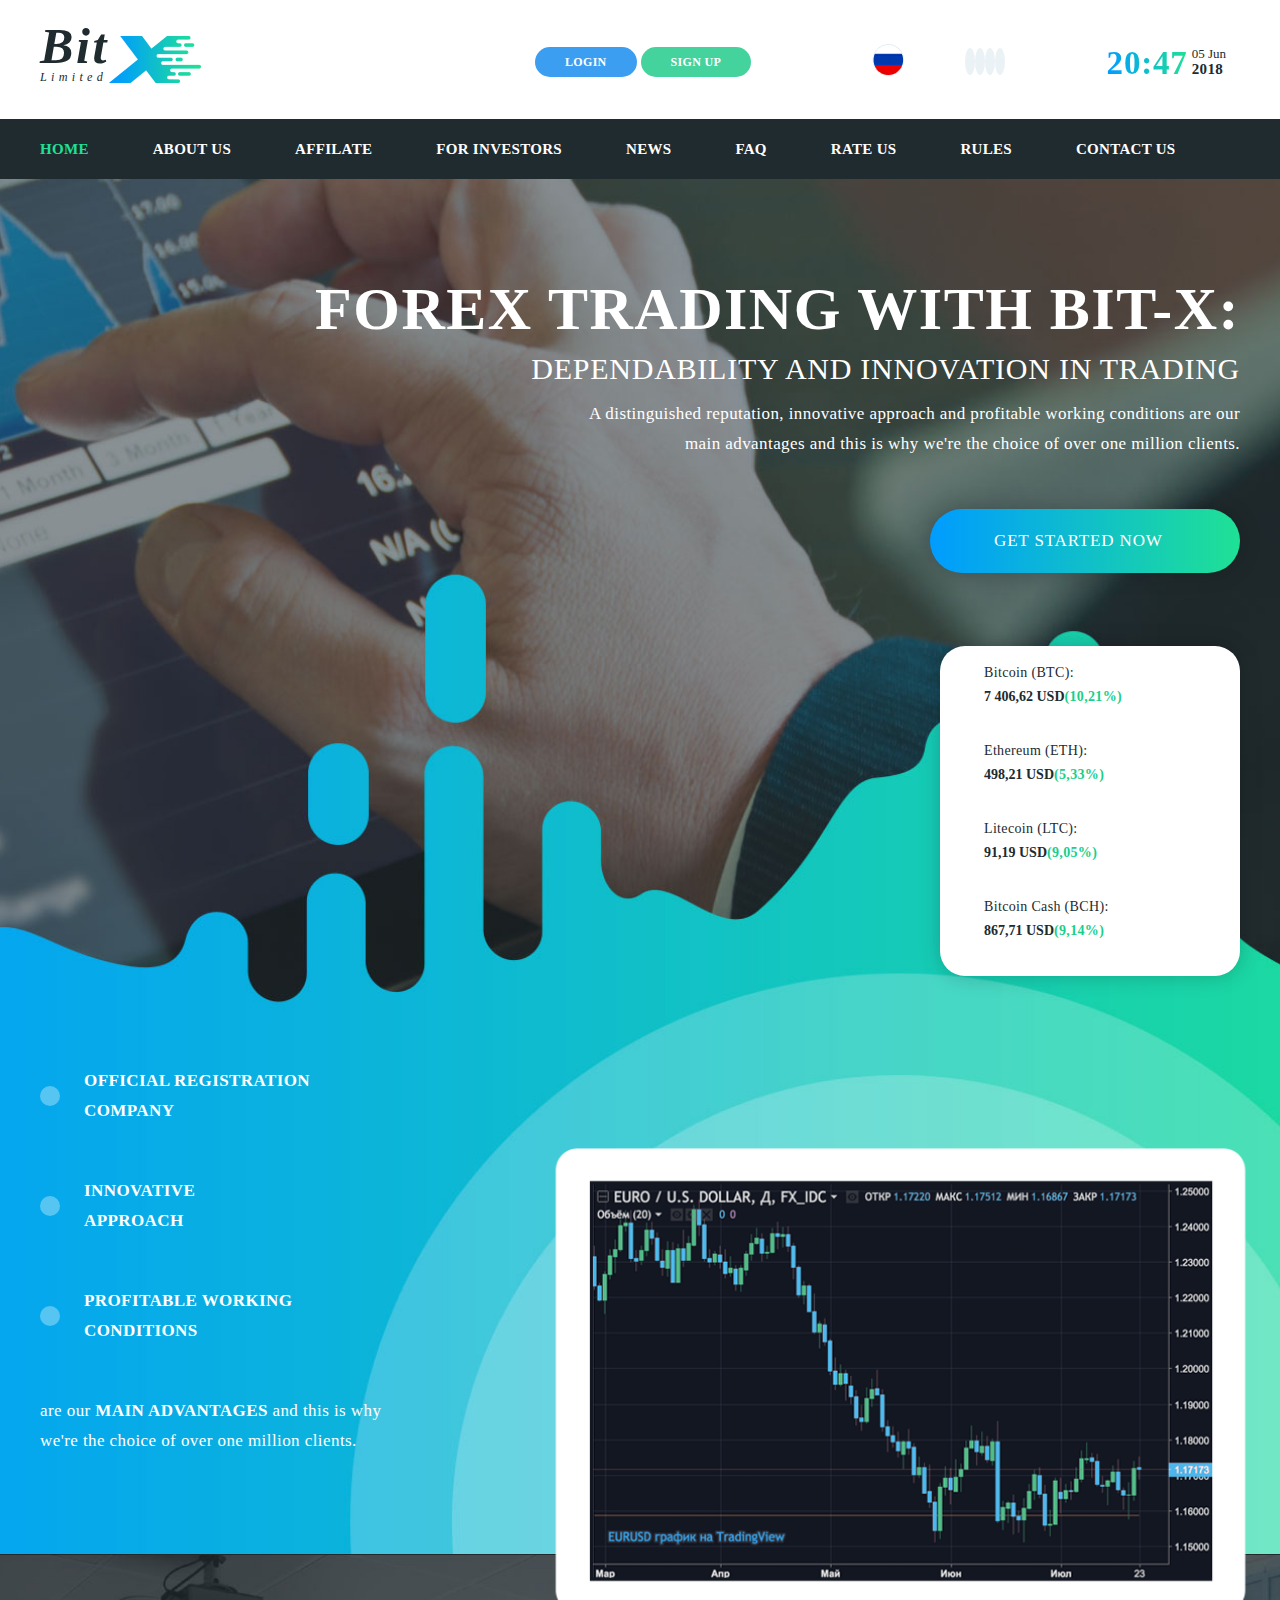
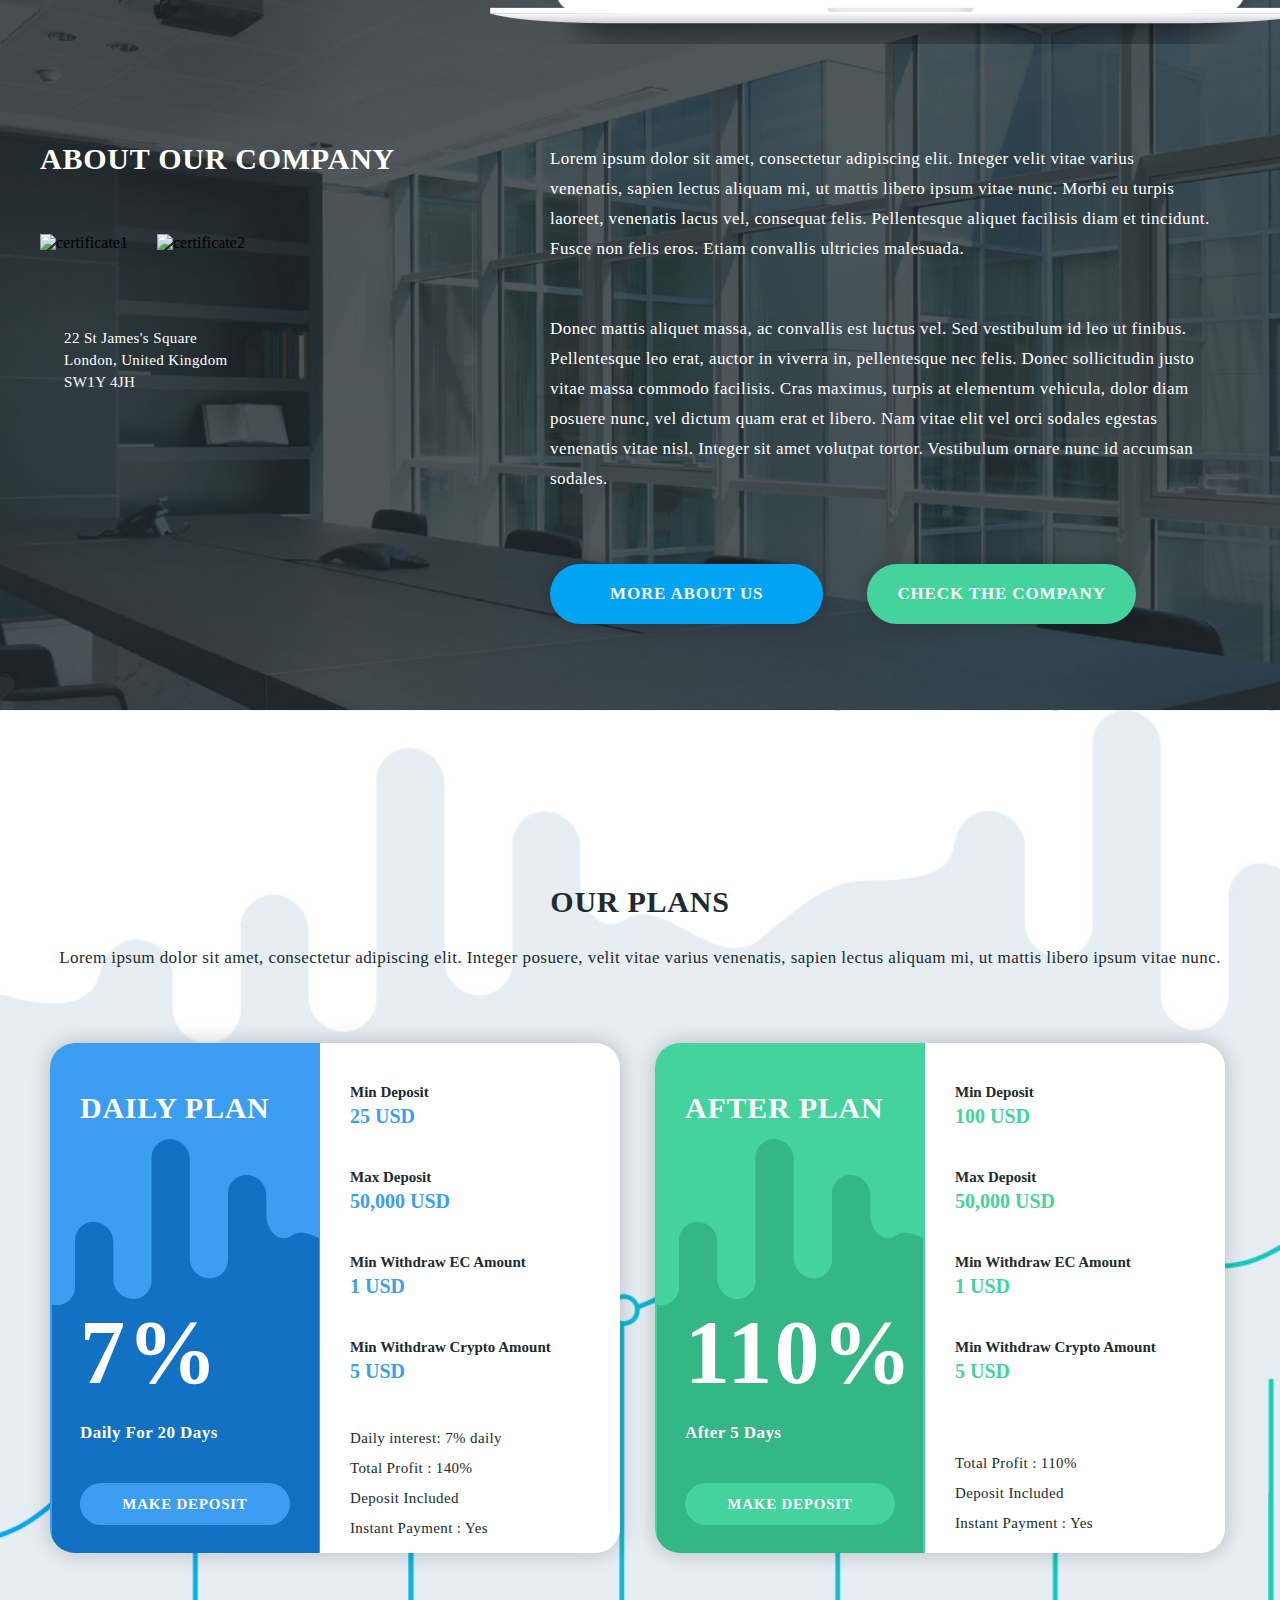
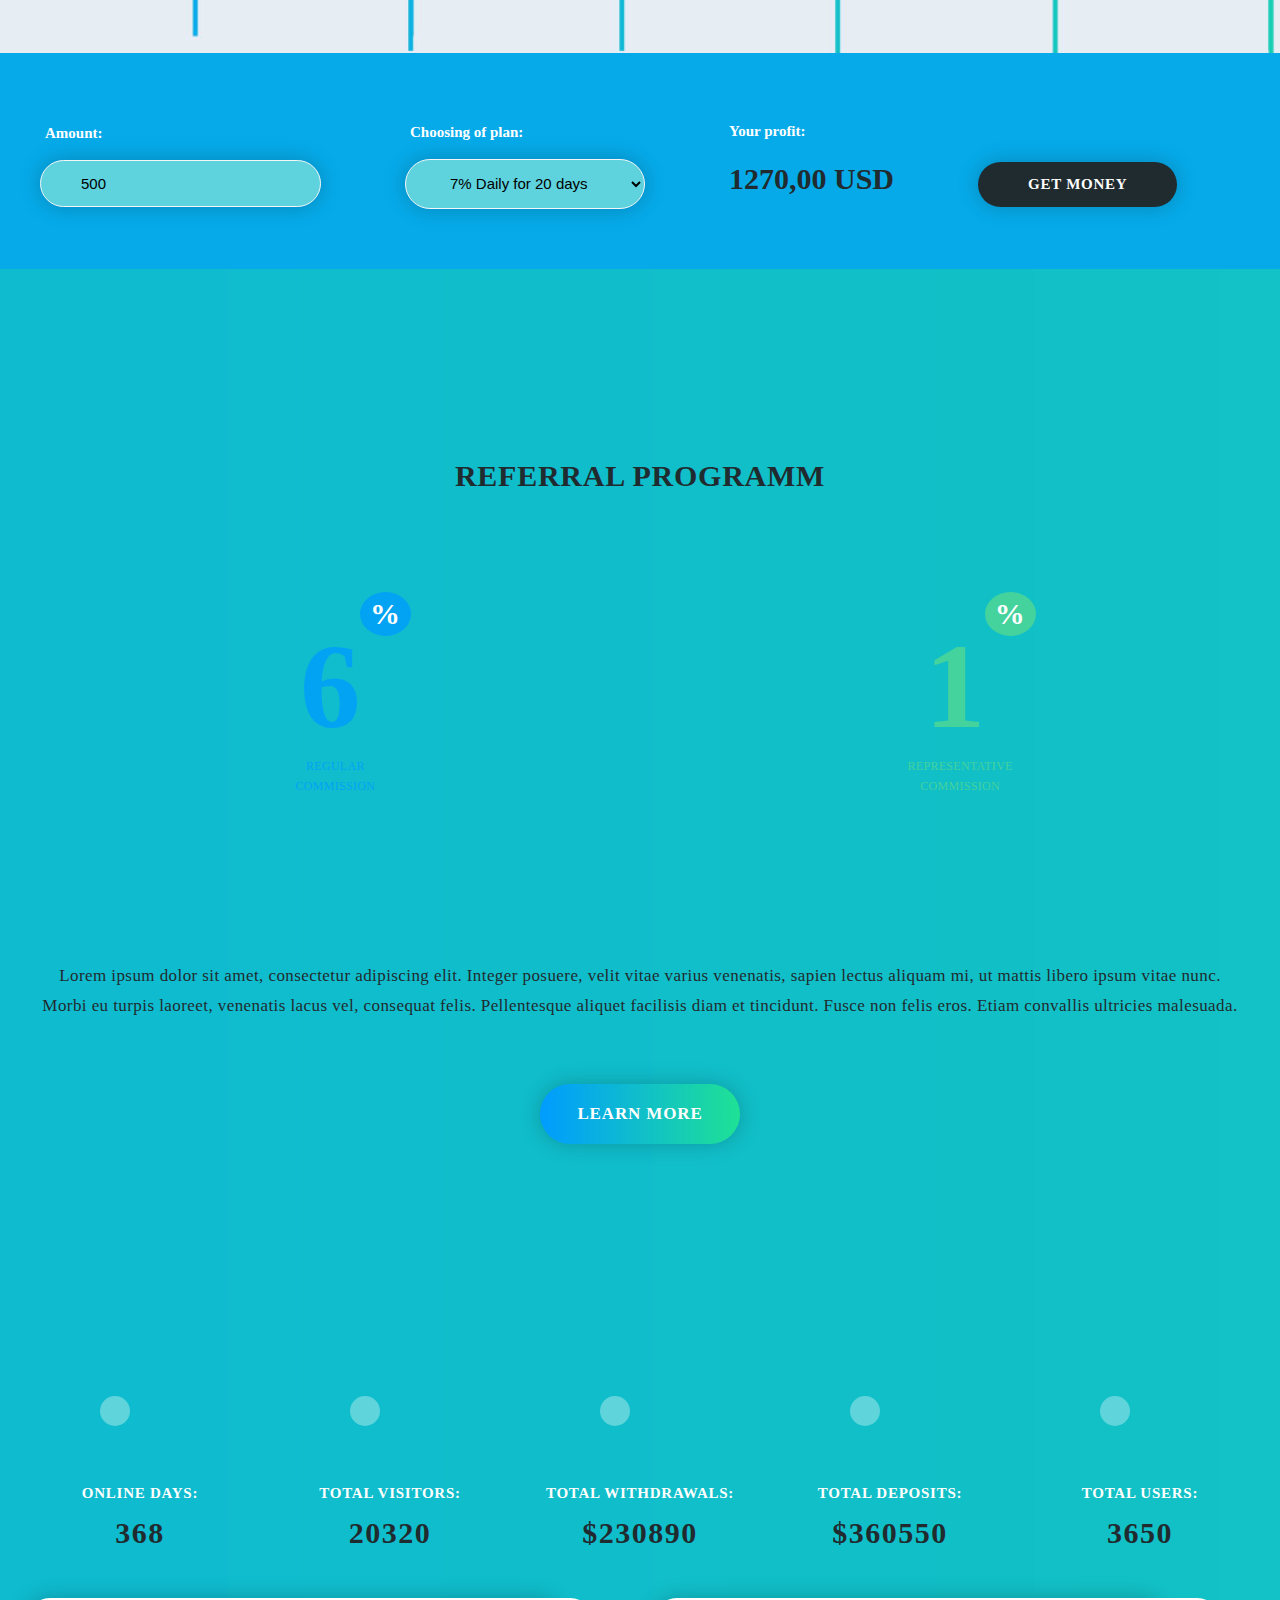
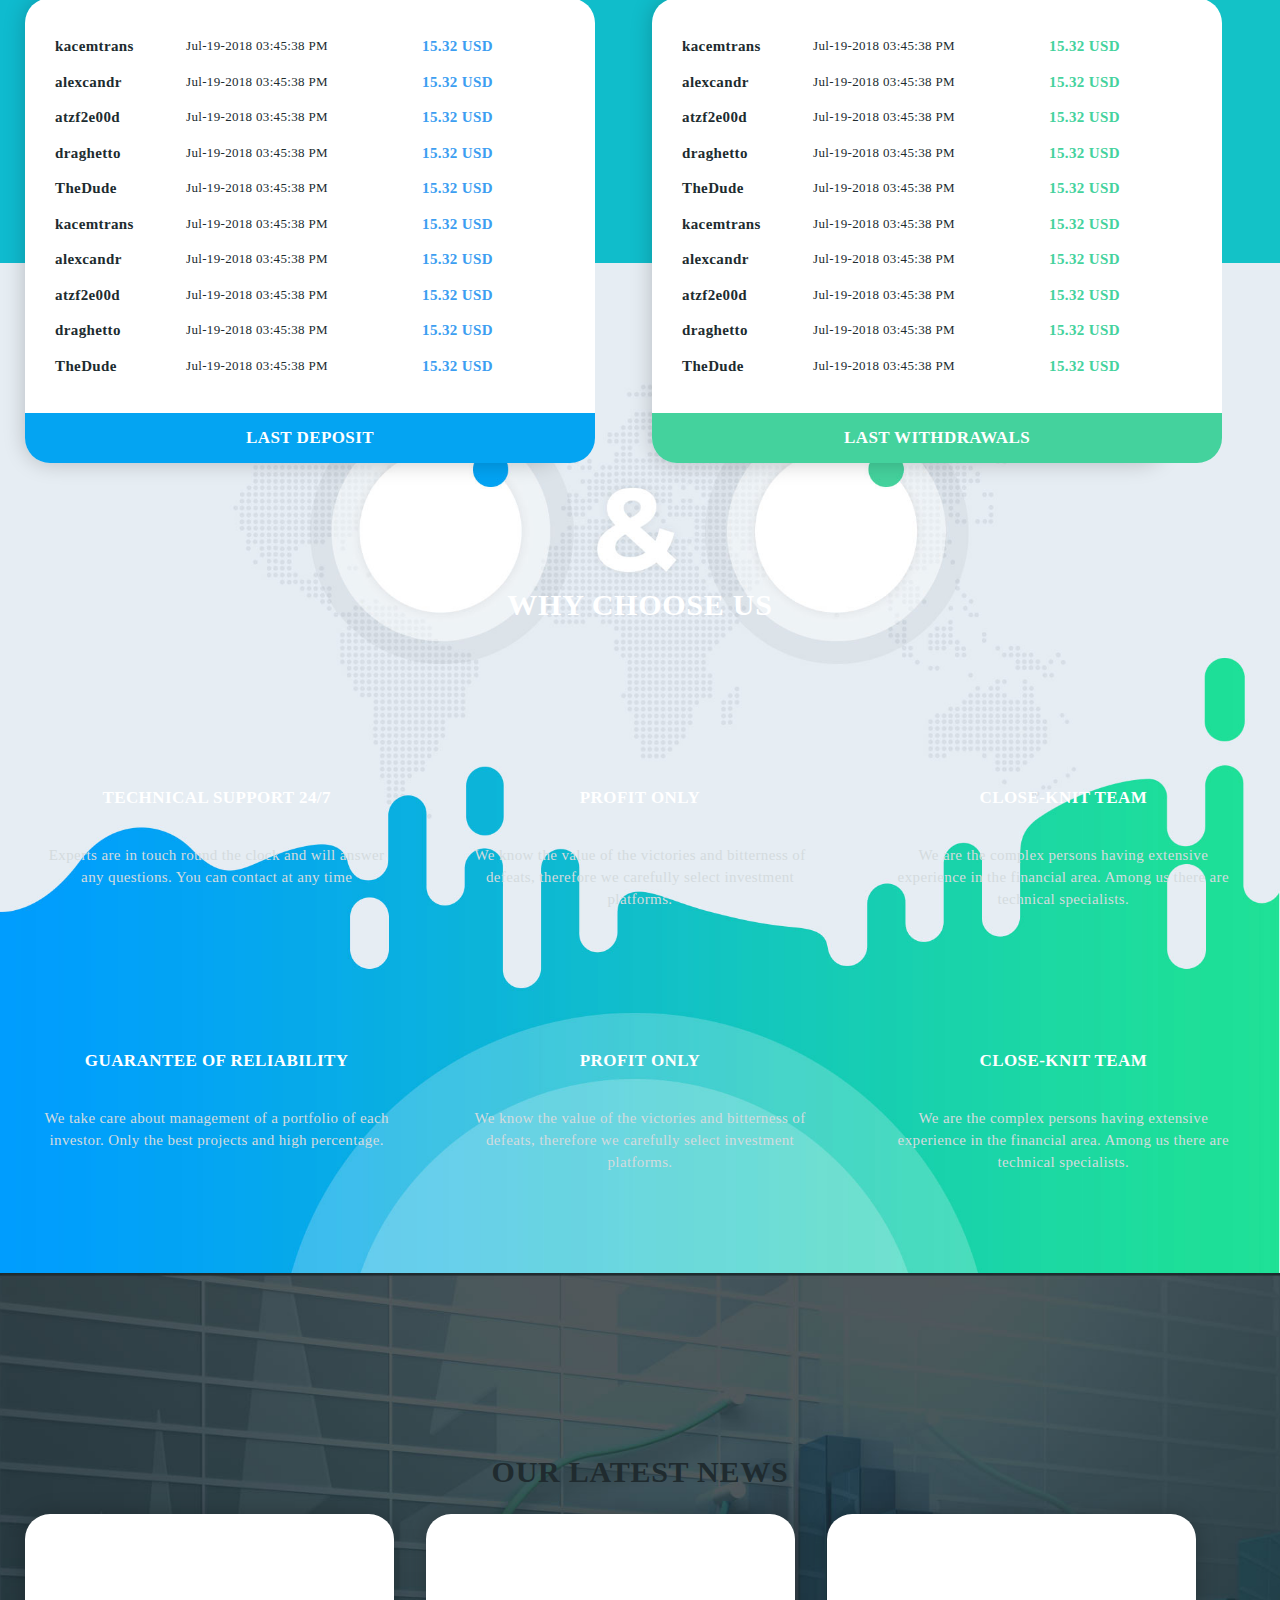
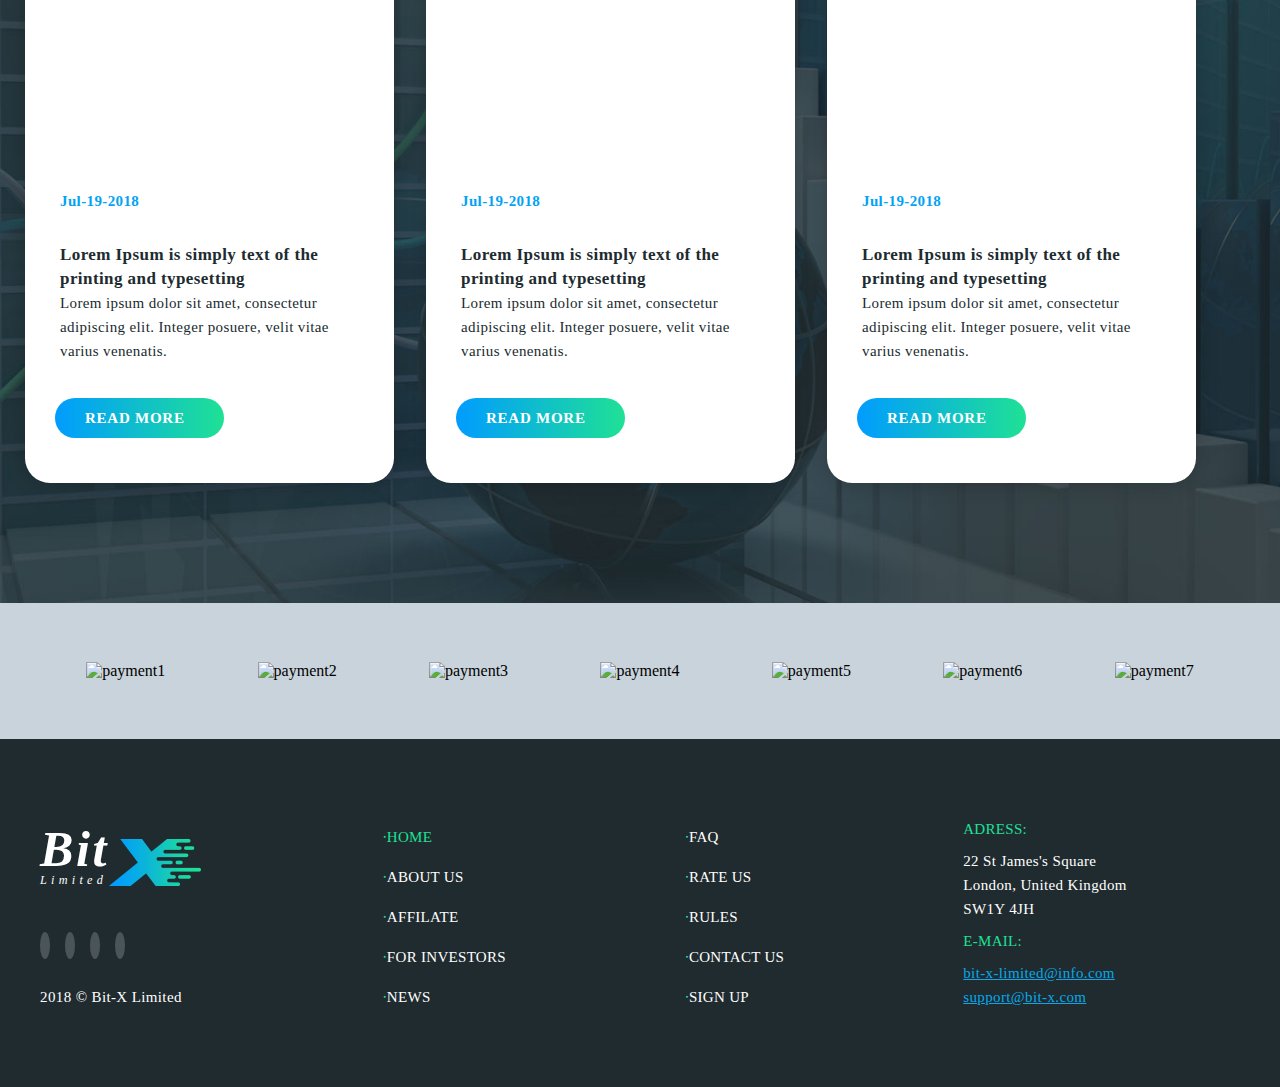
==== commit 50311733: "Внесла правки" ====
--- a/main.html
+++ b/main.html
@@ -15,13 +15,13 @@
         <div class="topline">
             <div class="container">
                 <div class="headWrap">
-                    <div class="logo clear">
+                    <div class="logo clear invisLink">
                         <div class="text">
                             <span>Bit</span>
                             <span>Limited</span>
                         </div>
                         <span class="img" style="background-image: url(img/png/logo.png)"></span>
-
+                        <a href="#">Main</a>
                     </div>
                     <div class="subscribe">
                         <a href="#" class="btnColor1">login</a>
@@ -72,7 +72,7 @@
                 <div class="wrapper">
                     <div class="getStarted">
                         <p class="textBlockLight">A distinguished reputation, innovative approach and profitable working
-                            conditions are our main advantages and this is why we're the choice of over one million
+                            conditions are our <br> main advantages and this is why we're the choice of over one million
                             clients.</p>
                         <a href="#" class="btnGrad1">get started now</a>
                     </div>
@@ -81,32 +81,32 @@
                             <span class="icon-6"></span>
                             <div class="text">
                                 <span>Bitcoin (BTC):</span>
-                                <span>7 406,62 USD</span>
-                                <span>(10,21%)</span>
+                                <span>7 406,62 USD<span>(10,21%)</span></span>
+
                             </div>
                         </li>
                         <li>
                             <span class="icon-7"></span>
                             <div class="text">
                                 <span>Ethereum (ETH):</span>
-                                <span>498,21 USD</span>
-                                <span>(5,33%)</span>
+                                <span>498,21 USD<span>(5,33%)</span></span>
+
                             </div>
                         </li>
                         <li>
                             <span class="icon-8"></span>
                             <div class="text">
                                 <span>Litecoin (LTC):</span>
-                                <span>91,19 USD</span>
-                                <span>(9,05%)</span>
+                                <span>91,19 USD<span>(9,05%)</span></span>
+
                             </div>
                         </li>
                         <li>
                             <span class="icon-6"></span>
                             <div class="text">
                                 <span>Bitcoin Cash (BCH):</span>
-                                <span>867,71 USD</span>
-                                <span>(9,14%)</span>
+                                <span>867,71 USD<span>(9,14%)</span></span>
+
                             </div>
                         </li>
                     </ul>
@@ -114,15 +114,16 @@
                         <ul class="list">
                             <li>
                                 <span class="icon-15"></span>
-                                <span>OFFICIAL REGISTRATION COMPANY</span></li>
+                                <span>OFFICIAL REGISTRATION <br>COMPANY</span></li>
                             <li>
                                 <span class="icon-17"></span>
-                                <span>innovative approach</span></li>
+                                <span>innovative <br>approach</span></li>
                             <li>
                                 <span class="icon-16"></span>
-                                <span>profitable working conditions</span></li>
+                                <span>profitable working <br>conditions</span></li>
                         </ul>
-                        <p class="textBlockLight">are our <span>main advantages</span> and this is why <br> we're the choice
+                        <p class="textBlockLight">are our <span>main advantages</span> and this is why <br> we're the
+                            choice
                             of
                             over one million clients.</p>
                     </div>
@@ -141,7 +142,7 @@
                         <img src="img/jpg/certificate2.jpg" alt="certificate2">
                     </div>
                     <div class="address">
-                        <a href="#" class="icon-5"></a>
+                        <a href="#" class="icon-5 grad"></a>
                         <span>22 St James's Square<br> London, United Kingdom <br> SW1Y 4JH</span>
                     </div>
                 </div>
@@ -178,62 +179,66 @@
                     aliquam mi, ut mattis libero ipsum vitae nunc.</p>
                 <div class="wrapper clear">
                     <div class="plan1 clear">
-                        <div class="item" style="background-image: url(img/png/fondPlan1.png);">
-                            <span class="captionLight">DAILY PLAN</span>
-                            <span class="big"><br>7%</span>
-                            <span><br>Daily For 20 Days</span>
-                            <a href="#" class="btnColor1">make deposit</a>
-                        </div>
-                        <div class="tarifplan1">
-                            <ul class="block1">
-                                <li><span>Min Deposit</span>
-                                    <span><br>25 USD</span>
-                                </li>
-                                <li><span>Max Deposit</span>
-                                    <span><br>50,000 USD</span>
-                                </li>
-                                <li><span>Min Withdraw EC Amount</span>
-                                    <span><br>1 USD</span>
-                                </li>
-                                <li><span>Min Withdraw Crypto Amount</span>
-                                    <span><br>5 USD</span>
-                                </li>
-                            </ul>
-                            <ul class="block2">
-                                <li><span>Daily interest: 7% daily</span></li>
-                                <li><span>Total Profit : 140%</span></li>
-                                <li><span>Deposit Included</span></li>
-                                <li><span>Instant Payment : Yes</span></li>
-                            </ul>
+                        <div>
+                            <div class="item" style="background-image: url(img/png/fondPlan1.png);">
+                                <span class="captionLight">DAILY PLAN</span>
+                                <span class="big"><br>7%</span>
+                                <span><br>Daily For 20 Days</span>
+                                <a href="#" class="btnColor1">make deposit</a>
+                            </div>
+                            <div class="tarifplan1">
+                                <ul class="block1">
+                                    <li><span>Min Deposit</span>
+                                        <span><br>25 USD</span>
+                                    </li>
+                                    <li><span>Max Deposit</span>
+                                        <span><br>50,000 USD</span>
+                                    </li>
+                                    <li><span>Min Withdraw EC Amount</span>
+                                        <span><br>1 USD</span>
+                                    </li>
+                                    <li><span>Min Withdraw Crypto Amount</span>
+                                        <span><br>5 USD</span>
+                                    </li>
+                                </ul>
+                                <ul class="block2">
+                                    <li><span>Daily interest: 7% daily</span></li>
+                                    <li><span>Total Profit : 140%</span></li>
+                                    <li><span>Deposit Included</span></li>
+                                    <li><span>Instant Payment : Yes</span></li>
+                                </ul>
+                            </div>
                         </div>
                     </div>
                     <div class="plan2 clear">
-                        <div class="item" style="background-image: url(img/png/fondPlan2.png);">
-                            <span class="captionLight">AFTER PLAN</span>
-                            <span class="big"><br>110%</span>
-                            <span><br>After 5 Days</span>
-                            <a href="#" class="btnColor2">make deposit</a>
-                        </div>
-                        <div class="tarifplan2">
-                            <ul class="block1">
-                                <li><span>Min Deposit</span>
-                                    <span><br>100 USD</span>
-                                </li>
-                                <li><span>Max Deposit</span>
-                                    <span><br>50,000 USD</span>
-                                </li>
-                                <li><span>Min Withdraw EC Amount</span>
-                                    <span><br>1 USD</span>
-                                </li>
-                                <li><span>Min Withdraw Crypto Amount</span>
-                                    <span><br>5 USD</span>
-                                </li>
-                            </ul>
-                            <ul class="block2">
-                                <li><span>Total Profit : 110%</span></li>
-                                <li><span>Deposit Included</span></li>
-                                <li><span>Instant Payment : Yes</span></li>
-                            </ul>
+                        <div>
+                            <div class="item" style="background-image: url(img/png/fondPlan2.png);">
+                                <span class="captionLight">AFTER PLAN</span>
+                                <span class="big"><br>110%</span>
+                                <span><br>After 5 Days</span>
+                                <a href="#" class="btnColor2">make deposit</a>
+                            </div>
+                            <div class="tarifplan2">
+                                <ul class="block1">
+                                    <li><span>Min Deposit</span>
+                                        <span><br>100 USD</span>
+                                    </li>
+                                    <li><span>Max Deposit</span>
+                                        <span><br>50,000 USD</span>
+                                    </li>
+                                    <li><span>Min Withdraw EC Amount</span>
+                                        <span><br>1 USD</span>
+                                    </li>
+                                    <li><span>Min Withdraw Crypto Amount</span>
+                                        <span><br>5 USD</span>
+                                    </li>
+                                </ul>
+                                <ul class="block2">
+                                    <li><span>Total Profit : 110%</span></li>
+                                    <li><span>Deposit Included</span></li>
+                                    <li><span>Instant Payment : Yes</span></li>
+                                </ul>
+                            </div>
                         </div>
                     </div>
                 </div>
@@ -259,7 +264,7 @@
                     </div>
                     <div class="sum">
                         <span>Your profit:</span>
-                        <span>1270,00 USD</span>
+                        <span><br>1270,00 USD</span>
                     </div>
                     <a href="#" class="btnColor3">get money</a>
                 </div>
@@ -274,12 +279,12 @@
                             <div class="left">
                                 <span class="percent">%</span>
                                 <span class="number">6</span>
-                                <span class="text">REGULAR COMMISSION</span>
+                                <span class="text">REGULAR <br> COMMISSION</span>
                             </div>
                             <div class="right">
                                 <span class="percent">%</span>
                                 <span class="number">1</span>
-                                <span class="text">REPRESENTATIVE COMMISSION</span>
+                                <span class="text">REPRESENTATIVE <br>COMMISSION</span>
                             </div>
                         </div>
                         <p class="textBlockDark">Lorem ipsum dolor sit amet, consectetur adipiscing elit. Integer
@@ -459,7 +464,7 @@
                 <span class="captionLight">why choose us</span>
                 <div class="wrapper clear">
                     <div class="item">
-                        <span class="icon-9"></span>
+                        <span class="icon-9 grad"></span>
                         <span>Technical support 24/7</span>
                         <p class="textBlockLight">Experts are in touch round the clock and will answer any questions.
                             You
@@ -467,7 +472,7 @@
                             time</p>
                     </div>
                     <div class="item">
-                        <span class="icon-10"></span>
+                        <span class="icon-10 grad"></span>
                         <span>Profit only</span>
                         <p class="textBlockLight">We know the value of the victories and bitterness of defeats,
                             therefore we
@@ -475,7 +480,7 @@
                             investment platforms.</p>
                     </div>
                     <div class="item">
-                        <span class="icon-11"></span>
+                        <span class="icon-11 grad"></span>
                         <span>Close-knit team</span>
                         <p class="textBlockLight">We are the complex persons having extensive experience in the
                             financial
@@ -483,7 +488,7 @@
                             technical specialists.</p>
                     </div>
                     <div class="item">
-                        <span class="icon-12"></span>
+                        <span class="icon-12 grad"></span>
                         <span>Guarantee of reliability</span>
                         <p class="textBlockLight">We take care about management of a portfolio of each investor. Only
                             the
@@ -491,7 +496,7 @@
                             percentage.</p>
                     </div>
                     <div class="item">
-                        <span class="icon-13"></span>
+                        <span class="icon-13 grad"></span>
                         <span>Profit only</span>
                         <p class="textBlockLight">We know the value of the victories and bitterness of defeats,
                             therefore we
@@ -499,7 +504,7 @@
                             investment platforms.</p>
                     </div>
                     <div class="item">
-                        <span class="icon-14"></span>
+                        <span class="icon-14 grad"></span>
                         <span>Close-knit team</span>
                         <p class="textBlockLight">We are the complex persons having extensive experience in the
                             financial
@@ -563,12 +568,13 @@
         <div class="container">
             <div class="wrapper">
                 <div class="item">
-                    <div class="logo clear">
+                    <div class="logo clear invisLink">
                         <div class="text">
                             <span>Bit</span>
                             <span>Limited</span>
                         </div>
                         <span class="img" style="background-image: url(img/png/logo.png)"></span>
+                        <a href="#">Main</a>
                     </div>
                     <div class="widgets">
                         <a href="#" class="icon-21"></a>
--- a/css/style.css
+++ b/css/style.css
@@ -3,7 +3,7 @@
 }
 
 body {
-    width: 1920px;
+    max-width: 1920px;
     margin: 0 auto;
     font-family: "Montserrat";
 }
@@ -30,6 +30,45 @@
     clear: both;
 }
 
+[class*="grad"] {
+    /* Permalink - use to edit and share this gradient: http://colorzilla.com/gradient-editor/#009cff+0,1fe195+100 */
+    background: #009cff; /* Old browsers */
+    background: -moz-linear-gradient(left, #009cff 0%, #1fe195 100%); /* FF3.6-15 */
+    background: -webkit-linear-gradient(left, #009cff 0%, #1fe195 100%); /* Chrome10-25,Safari5.1-6 */
+    background: linear-gradient(to right, #009cff 0%, #1fe195 100%); /* W3C, IE10+, FF16+, Chrome26+, Opera12+, Safari7+ */
+    filter: progid:DXImageTransform.Microsoft.gradient(startColorstr='#009cff', endColorstr='#1fe195', GradientType=1); /* IE6-9 */
+}
+
+[class*="Grad"] {
+    /* Permalink - use to edit and share this gradient: http://colorzilla.com/gradient-editor/#009cff+0,1fe195+100 */
+    background: #009cff; /* Old browsers */
+    background: -moz-linear-gradient(left, #009cff 0%, #1fe195 100%); /* FF3.6-15 */
+    background: -webkit-linear-gradient(left, #009cff 0%, #1fe195 100%); /* Chrome10-25,Safari5.1-6 */
+    background: linear-gradient(to right, #009cff 0%, #1fe195 100%); /* W3C, IE10+, FF16+, Chrome26+, Opera12+, Safari7+ */
+    filter: progid:DXImageTransform.Microsoft.gradient(startColorstr='#009cff', endColorstr='#1fe195', GradientType=1); /* IE6-9 */
+}
+
+a[class*="btn"] {
+    border-radius: 50px;
+}
+
+.invisLink {
+    position: relative;
+    z-index: 1;
+}
+
+.invisLink > a {
+    display: block;
+    position: absolute;
+    left: 0;
+    top: 0;
+    width: 100%;
+    height: 100%;
+    z-index: 7;
+    overflow: hidden;
+    text-indent: 200%;
+    white-space: nowrap;
+}
 
 .bodyWrap {
     overflow: hidden;
@@ -45,15 +84,17 @@
     vertical-align: middle;
 }
 
+.topline {
+    padding-top: 36px;
+}
+
 .headWrap .logo {
     width: 30%;
 }
 
 .headWrap div + div {
-    width: 17.5%;
     text-align: right;
-    padding: 0 15px;
-
+    padding: 0 14px;
 }
 
 .logo .text,
@@ -89,15 +130,16 @@
     text-align: right;
 }
 
-header .subscribe [class^="btn"] {
+header .topline .subscribe [class^="btn"] {
     font-size: 12px;
-    line-height: 83.73px;
+    line-height: 30px;
     font-weight: 700;
     text-decoration: none;
     letter-spacing: 0.025em;
     text-transform: uppercase;
     color: #ffffff;
-    padding: 10px 0;
+    display: inline-block;
+    padding: 0 30px;
 }
 
 header .subscribe .btnColor1 {
@@ -109,8 +151,8 @@
 }
 
 .languages .img {
-    width: 15px;
-    height: 15px;
+    width: 35px;
+    height: 32px;
     display: inline-block;
     background-repeat: no-repeat;
     background-position: center;
@@ -118,9 +160,12 @@
 
 header .social a {
     font-size: 16px;
+    line-height: 32px;
     text-decoration: none;
     color: #000000;
     background-color: #ebf2f6;
+    border-radius: 50%;
+    padding: 5px;
 }
 
 header .date .clock {
@@ -129,6 +174,8 @@
     font-weight: 700;
     letter-spacing: 0.025em;
     color: #000;
+    -webkit-background-clip: text;
+    -webkit-text-fill-color: transparent;
 }
 
 .date .day {
@@ -157,6 +204,7 @@
 
 header .menu {
     background-color: #202b2f;
+    margin-top: 30px;
 }
 
 header .menu a {
@@ -183,6 +231,7 @@
     background-position: 50% 50%;
     -webkit-background-size: cover;
     background-size: cover;
+    padding-top: 100px;
 }
 
 .start .caption span {
@@ -215,20 +264,38 @@
 
 .getStarted .btnGrad1 {
     font-size: 17px;
-    line-height: 83.73px;
+    line-height: 64px;
     text-transform: uppercase;
     letter-spacing: 0.05em;
     color: #ffffff;
     text-decoration: none;
     background-color: #02a0f9;
-    display: table;
-    margin-left: auto;
+    display: block;
+    margin-top: 50px;
+    margin-right: 0;
+    margin-left: calc(100% - 310px);
+    padding: 0 64px;
+    box-shadow: 0 0 21px 0 rgba(0, 0, 0, 0.21);
 }
 
 .start .currency {
     background-color: #ffffff;
-    display: table;
     margin-left: auto;
+    margin-top: 73px;
+    width: 300px;
+    height: 330px;
+    border-radius: 25px;
+    box-shadow: 0 0 21px 0 rgba(0, 0, 0, 0.21);
+}
+
+.start .currency li {
+    padding: 15px 25px;
+}
+
+.start .currency .text {
+    display: inline-block;
+    vertical-align: middle;
+    padding: 0 15px;
 }
 
 .start .currency .text span:first-child {
@@ -244,23 +311,37 @@
     line-height: 24px;
     font-weight: 700;
     color: #202b2f;
-}
-
-.start .currency .text span:last-child {
+    display: block;
+    text-align: left;
+
+}
+
+.start .currency .text span:nth-child(2) > span {
     font-size: 14px;
     line-height: 24px;
     font-weight: 700;
     color: #19cf8b;
+
 }
 
 .start .currency span[class^="icon"] {
     font-size: 3em;
     color: #000000;
+    display: inline-block;
+    text-align: left;
+    vertical-align: middle;
 }
 
 .start .advantages {
     display: table;
     margin-right: auto;
+    padding-bottom: 98px;
+    margin-top: 40px;
+}
+
+.start .advantages ul li,
+.start .advantages p {
+    padding-top: 50px;
 }
 
 .start .list li span:nth-child(2) {
@@ -270,12 +351,20 @@
     letter-spacing: 0.024em;
     text-transform: uppercase;
     color: #ffffff;
+    display: inline-block;
+    vertical-align: middle;
+    padding: 0 20px;
 }
 
 .start .list li span:first-child {
     font-size: 3em;
     color: #000000;
     background-color: #57c5f2;
+    display: inline-block;
+    text-align: left;
+    vertical-align: middle;
+    border-radius: 50%;
+    padding: 10px;
 }
 
 .start .advantages .textBlockLight {
@@ -295,15 +384,15 @@
 }
 
 .graph .img {
-    width: 614px;
-    height: 392PX;
+    width: 820px;
+    height: 496PX;
     display: inline-block;
     background-repeat: no-repeat;
     -webkit-background-size: cover;
     background-size: cover;
     position: absolute;
     bottom: -90px;
-    right: 0;
+    right: -70px;
 }
 
 .aboutCompany {
@@ -311,22 +400,23 @@
     -webkit-background-size: cover;
     background-size: cover;
     margin: 0 -25px;
+    padding-top: 190px;
+    padding-bottom: 86px;
 }
 
 .aboutCompany .left {
-    width: 50%;
     float: left;
-    padding: 0 25px;
+    width: 40%;
 }
 
 .aboutCompany .right {
-    width: 50%;
-    float: right;
-    padding: 0 25px;
+    width: 60%;
+    float: left;
+    padding: 0 30px;
 }
 
 .aboutCompany {
-    margin: 0 -25px;
+    margin: 0 -30px;
 }
 
 .aboutCompany .left .captionLight {
@@ -339,17 +429,29 @@
     text-align: left;
 }
 
-.address span {
+.aboutCompany .address {
+    padding-top: 75px;
+}
+
+.aboutCompany .address span {
     font-size: 15px;
     line-height: 22px;
     letter-spacing: 0.025em;
     color: #ffffff;
-}
-
-.address a {
+    display: inline-block;
+    text-align: left;
+    vertical-align: middle;
+    padding: 0 20px;
+}
+
+.aboutCompany .address a {
     text-decoration: none;
-    font-size: 3em;
-    color: #ffffff;
+    font-size: 4em;
+    display: inline-block;
+    text-align: left;
+    vertical-align: middle;
+    -webkit-background-clip: text;
+    -webkit-text-fill-color: transparent;
 }
 
 .aboutCompany .right p {
@@ -359,42 +461,63 @@
     color: #ffffff;
 }
 
+.aboutCompany .right p + p {
+    padding-top: 50px;
+}
+
+.aboutCompany .btnInfo {
+    padding-top: 70px;
+}
+
 .aboutCompany .right a {
     font-size: 17px;
-    line-height: 83.73px;
+    line-height: 60px;
     font-weight: 700;
     letter-spacing: 0.05em;
     text-transform: uppercase;
     text-decoration: none;
     color: #ffffff;
-    padding: 25px 40px;
+    display: inline-block;
+    box-shadow: 0 0 21px 0 rgba(0, 0, 0, 0.21);
+
 }
 
 .aboutCompany .right .btnColor1 {
     background-color: #03a3f4;
+    padding: 0 60px;
 }
 
 .aboutCompany .right .btnColor2 {
     background-color: #44d29d;
+    margin-left: 40px;
+    padding: 0 30px;
 }
 
 .aboutCompany img {
-    width: 218px;
-    height: 306px;
+    width: 235px;
+    height: 370px;
+    padding-top: 60px;
+    padding-right: 25px;
 }
 
 .plans {
     background-position: 50% 50%;
     -webkit-background-size: cover;
     background-size: cover;
+    padding-top: 90px;
 }
 
 .plan1 .item {
     background-color: #3c9ef1;
-}
+    background-position: center bottom;
+    background-repeat: no-repeat;
+}
+
 
 .plan2 .item {
     background-color: #44d29d;
+    background-position: center bottom;
+    background-repeat: no-repeat;
 }
 
 .plans [class^="tarif"] {
@@ -405,28 +528,41 @@
     background-repeat: no-repeat;
     -webkit-background-size: cover;
     background-size: cover;
-    width: 50%;
+    float: left;
+    border-radius: 25px;
+}
+
+.plans .wrapper {
+    margin-top: 70px;
+    padding-bottom: 100px;
+}
+
+.plans .plan1 {
+    margin-left: 10px;
+    box-shadow: 0 0 21px 0 rgba(0, 0, 0, 0.21);
+}
+.plans .item {
+    width: 270px;
+border-radius: 25px 0  0 25px;
+}
+
+.plans div[class^="tarif"] {
+    width: 300px;
+    border-radius:  0  25px 25px 0;
+}
+
+.plans .item,
+.plans div[class^="tarif"] {
+    height: 510px;
     float: left;
     padding: 0 30px;
-}
-
-.plans .wrapper {
-    margin: 0 -30px;
-}
-
-.plans .plan1 {
-    margin: 0 -60px;
-}
-
-.plans .item,
-.plans div[class^="tarif"] {
-    width: 50%;
-    float: left;
-    padding: 0 30px;
+    padding-bottom: 30px;
 }
 
 .plans .plan2 {
     margin: 0 -30px;
+    margin-left: 35px;
+    box-shadow: 0 0 21px 0 rgba(0, 0, 0, 0.21);
 }
 
 .plans .captionDark {
@@ -455,6 +591,8 @@
     letter-spacing: 0.025em;
     text-transform: uppercase;
     color: #ffffff;
+    display: block;
+    padding-top: 45px;
 }
 
 .plans .item .big {
@@ -463,6 +601,8 @@
     font-weight: 700;
     letter-spacing: 0.025em;
     color: #ffffff;
+    display: block;
+    padding-top: 165px;
 }
 
 .plans .item span:nth-child(3) {
@@ -475,13 +615,17 @@
 
 .plans .item a {
     font-size: 15px;
-    line-height: 83.73px;
+    line-height: 42px;
     font-weight: 700;
     letter-spacing: 0.05em;
     color: #ffffff;
     text-decoration: none;
-    padding: 20px 40px;
-    display: block;
+    padding: 0 30px;
+    display: block;
+    text-align: center;
+    text-transform: uppercase;
+    margin-top: 30px;
+
 }
 
 .plans .item .btnColor1 {
@@ -490,6 +634,10 @@
 
 .plans .item .btnColor2 {
     background-color: #44d29d;
+}
+
+.plans .block1 li {
+    padding-top: 35px;
 }
 
 .plans [class^="tarif"] .block1 span:first-child {
@@ -518,12 +666,23 @@
     color: #202b2f;
 }
 
+.plans .tarifplan1 .block2 {
+    padding-top: 40px;
+}
+
+.plans .tarifplan2 .block2 {
+    padding-top: 65px;
+}
+
 .plans .tarifplan2 .block1 span:last-child {
     color: #44d29d;
 }
 
 .profit {
     background-color: #06aae9;
+    vertical-align: middle;
+    padding-bottom: 60px;
+    padding-top: 50px;
 }
 
 .profit label {
@@ -532,13 +691,22 @@
     line-height: 24px;
     font-weight: 700;
     color: #ffffff;
+    padding-left: 5px;
 }
 
 .profit input,
-.profit select option{
-    font-size: 15px;
-    line-height: 24px;
+.profit .plan select {
+    font-size: 15px;
+    line-height: 45px;
     color: #000000;
+    margin-top: 15px;
+    display: block;
+    border-radius: 25px;
+    box-shadow: 0 0 21px 0 rgba(0, 0, 0, 0.21);
+}
+
+.profit .plan select {
+    height: 50px;
 }
 
 .profit .amount,
@@ -546,18 +714,20 @@
 .profit .sum,
 .profit a {
     display: inline-block;
+
 }
 
 .profit .plan,
 .profit .sum,
 .profit a {
-    margin-left: 50px;
+    margin-left: 80px;
 }
 
 .profit .plan select,
 .profit input {
     background-color: #5ed3dd;
-    padding: 0 30px;
+    padding: 0 40px;
+    border: 1px solid #f4f6f7;
 }
 
 .profit .sum span:first-child {
@@ -570,37 +740,49 @@
 
 .profit .sum span:last-child {
     font-size: 30px;
-    line-height: 50px;
-    font-weight: 700;
-    color: #202b2f;
-    display: block;
+    line-height: 45px;
+    font-weight: 700;
+    color: #202b2f;
 }
 
 .profit .btnColor3 {
     font-size: 15px;
-    line-height: 83.73px;
+    line-height: 45px;
     font-weight: 700;
     letter-spacing: 0.05em;
     text-transform: uppercase;
     text-decoration: none;
     color: #ffffff;
     background-color: #202b2f;
+    display: inline-block;
     padding: 0 50px;
+    box-shadow: 0 0 21px 0 rgba(0, 0, 0, 0.21);
 }
 
 .referral {
     background-position: 50% 50%;
     -webkit-background-size: cover;
     background-size: cover;
-}
-
-.referral . img .left,
+    padding-top: 105px;
+
+}
+
+.referral .wrapper {
+    margin-top: 75px;
+    position: relative;
+}
+
+.referral .wrapper .item .img {
+    padding-left: 220px;
+}
+
+.referral .img .left,
 .referral .img .right {
     display: inline-block;
 }
 
 .referral .img .right {
-    margin-left: 450px;
+    margin-left: 470px;
 }
 
 .referral .captionDark {
@@ -616,10 +798,13 @@
 
 .referral .img .percent {
     font-size: 30px;
-    line-height: 40px;
-    font-weight: 700;
-    letter-spacing: 0.025em;
-    color: #ffffff;
+    font-weight: 700;
+    letter-spacing: 0.025em;
+    color: #ffffff;
+    display: table;
+    margin-left: 100px;
+    border-radius: 50%;
+    padding: 5px 10px;
 }
 
 .referral .left span:first-child {
@@ -631,10 +816,14 @@
     line-height: 40px;
     font-weight: 700;
     letter-spacing: 0.025em;
+    padding-left: 40px;
+    display: inline-block;
+    padding-top: 30px;
 }
 
 .referral .left span:nth-child(2) {
     color: #03a3f4;
+
 }
 
 .referral .img .text {
@@ -642,6 +831,9 @@
     line-height: 20px;
     letter-spacing: 0.025em;
     text-transform: uppercase;
+    display: block;
+    text-align: center;
+    padding-top: 25px;
 }
 
 .referral .left span:last-child {
@@ -654,6 +846,7 @@
 
 .referral .right span:nth-child(2) {
     color: #44d29d;
+
 }
 
 .referral .right span:last-child {
@@ -666,21 +859,25 @@
     letter-spacing: 0.025em;
     color: #202b2f;
     text-align: center;
+    padding-top: 165px;
 }
 
 .referral a {
     font-size: 17px;
-    line-height: 83.53px;
+    line-height: 60px;
     letter-spacing: 0.05em;
     font-weight: 700;
     color: #ffffff;
     text-transform: uppercase;
     background-color: #03a3f4;
     text-decoration: none;
-    display: table;
+    display: block;
     margin: auto;
     text-align: center;
     padding: 0 20px;
+    margin-top: 63px;
+    width: 200px;
+    box-shadow: 0 0 21px 0 rgba(0, 0, 0, 0.21);
 }
 
 .referral .point {
@@ -691,17 +888,29 @@
 
 .referral ul.clear {
     margin: 0 -25px;
-}
-
-.referral .lefttable,
+    margin-top: 252px;
+    padding-bottom: 310px;
+}
+
+.referral .lefttable {
+    width: 47%;
+    float: left;
+    border-radius: 25px;
+    box-shadow: 0 0 21px 0 rgba(0, 0, 0, 0.21);
+}
+
 .referral .righttable {
-    width: 50%;
-    float: left;
-    padding: 0 15px;
+    width: 45%;
+    float: right;
+    border-radius: 25px;
+    box-shadow: 0 0 21px 0 rgba(0, 0, 0, 0.21);
 }
 
 .referral .table.clear{
     margin: 0 -15px;
+    margin-top: 72px;
+    position: absolute;
+    bottom: -200px;
 }
 
 .referral .point span:nth-child(2) {
@@ -711,6 +920,7 @@
     font-weight: 700;
     text-transform: uppercase;
     color: #ffffff;
+    padding-top: 43px;
 }
 
 .referral .point span:last-child {
@@ -725,6 +935,8 @@
     display: block;
     text-align: center;
 }
+
+
 
 .referral ul.table {
     background-color: #ffffff;
@@ -732,6 +944,7 @@
     width: 570px;
     height: 415px;
     padding: 30px;
+    border-radius: 25px 25px 0 0;
 }
 
 .referral ul.table li {
@@ -775,29 +988,36 @@
 
 .referral ul.table + span {
     font-size: 17px;
-    line-height: 83.73px;
-    letter-spacing: 0.025em;
-    font-weight: 700;
-    text-transform: uppercase;
-    color: #ffffff;
+    line-height: 50px;
+    letter-spacing: 0.025em;
+    font-weight: 700;
+    text-transform: uppercase;
+    color: #ffffff;
+    border-radius: 0 0 25px 25px;
 }
 
 .referral .lefttable > span {
     background-color: #04a4f2;
     display: block;
     text-align: center;
+    width: 570px;
 }
 
 .referral .righttable > span {
     background-color: #44d29d;
     display: block;
     text-align: center;
-}
-
-.referral [class^="icon"] {
+    width: 570px;
+}
+
+.referral .item [class^="icon"] {
     font-size: 3em;
     color: #000000;
     background-color: #5fd4db;
+    display: inline-block;
+    border-radius: 50%;
+    padding: 15px;
+    margin-left: 60px;
 }
 
 .referral ul.table li span:last-child {
@@ -805,24 +1025,26 @@
 }
 
 .referral ul.table .img {
-    width: 21px;
+    width: 25px;
     height: 21px;
     color: #000000;
     background-repeat: no-repeat;
     background-position: center;
 }
 
-.advantages {
+.content > .advantages {
     background-position: 50% 50%;
     -webkit-background-size: cover;
     background-size: cover;
+    padding-top: 300px;
 }
 
 .advantages .item span[class^="icon"] {
     font-size: 3em;
-    color: #02a0f9;
-    display: block;
-    text-align: center;
+    display: inline-block;
+    margin-left: 140px;
+    -webkit-background-clip: text;
+    -webkit-text-fill-color: transparent;
 }
 
 .advantages .captionLight {
@@ -845,6 +1067,7 @@
     color: #ffffff;
     display: block;
     text-align: center;
+    padding-top: 40px;
 }
 
 .advantages .item p {
@@ -854,22 +1077,26 @@
     color: #d4dbde;
     display: block;
     text-align: center;
+    padding-top: 35px;
 }
 
 .advantages .item {
     width: 33.3333%;
     float: left;
-    padding: 0 35px;
+    padding: 82px 35px 0;
 }
 
 .advantages .wrapper {
     margin: 0 -35px;
+    padding-bottom: 100px;
 }
 
 .news {
     background-position: 50% 50%;
     -webkit-background-size: cover;
     background-size: cover;
+    padding-top: 97px;
+    padding-bottom: 120px;
 }
 
 .news .captionDark {
@@ -889,6 +1116,8 @@
     letter-spacing: 0.025em;
     font-weight: 700;
     color: #03a3f4;
+    text-align: left;
+    padding-top: 20px;
 }
 
 .news .item span:nth-child(3) {
@@ -897,6 +1126,8 @@
     letter-spacing: 0.025em;
     font-weight: 700;
     color: #202b2f;
+    text-align: left;
+    padding-top: 30px;
 }
 
 .news .item p {
@@ -904,37 +1135,48 @@
     line-height: 24px;
     letter-spacing: 0.025em;
     color: #202b2f;
+    text-align: left;
 }
 
 .news .item a {
     font-size: 15px;
-    line-height: 83.73px;
+    line-height: 40px;
     letter-spacing: 0.05em;
     font-weight: 700;
     text-transform: uppercase;
     color: #ffffff;
     background-color: #02a0f9;
     text-decoration: none;
-    margin-left: 30px;
+    display: block;
+    text-align: left;
+    margin: 35px 170px 45px 30px;
+    padding: 0 30px;
 }
 
 .news .img {
     width: 300px;
     height: 215px;
     background-repeat: no-repeat;
-    margin-left: 35px;
+    margin: 0 auto;
 }
 
 .news .item {
-    width: 33.3333%;
+    width: 30%;
     float: left;
-    padding: 0 15px;
     background-color: #ffffff;
+    padding-top: 40px;
+    border-radius: 25px;
+    box-shadow: 0 0 21px 0 rgba(0, 0, 0, 0.21);
+}
+
+.news .item + .item {
+    margin-left: 32px;
 }
 
 .news .item * {
     display: block;
     text-align: center;
+    padding: 0 35px;
 }
 
 .news .wrapper {
@@ -960,6 +1202,7 @@
 
 footer {
     background-color: #202b2f;
+    padding: 70px 0;
 }
 
 footer .wrapper .item {
@@ -967,7 +1210,7 @@
 }
 
 footer .wrapper .item + .item {
-    margin-left: 180px;
+    margin-left: 175px;
 }
 
 footer .logo .text span:first-child {
@@ -988,18 +1231,32 @@
     color: #ffffff;
 }
 
+footer .widgets {
+    margin-top: 45px;
+}
+
 footer .widgets a {
     font-size: 16px;
     text-decoration: none;
     color: #ffffff;
     background-color: #4b5559;
-}
+    border-radius: 50%;
+    padding: 5px;
+}
+
+
+footer .widgets a + a {
+    margin-left: 15px;
+}
+
 
 footer .copyrights {
     font-size: 15px;
     line-height: 24px;
     letter-spacing: 0.025em;
     color: #ffffff;
+    display: block;
+    margin-top: 30px;
 }
 
 footer ul.menu li::before {
@@ -1014,6 +1271,7 @@
     font-weight: 500;
     color: #ffffff;
     text-decoration: none;
+    text-transform: uppercase;
 }
 
 
@@ -1052,8 +1310,13 @@
 
 /*referrals*/
 
+header .social a.big {
+    padding: 10px;
+    margin-left: 12px;
+}
+
 header .user .img {
-    height: 77px;
+    height: 32px;
     display: inline-block;
     background-repeat: no-repeat;
 }
@@ -1061,18 +1324,8 @@
 header .user .img,
 header .user .text {
     float: left;
-    padding: 0 15px;
+    padding: 0 17px;
     vertical-align: middle;
-}
-
-/*header .user .text {*/
-    /*padding-left: 30px;*/
-/*}*/
-
-header .user {
-    text-align: left;
-    vertical-align: middle;
-    margin: 0 -15px;
 }
 
 header .user .text span:first-child {
@@ -1092,15 +1345,16 @@
     text-align: left;
 }
 
-header .topline .btnColor1 {
+header .headWrap  .btnColor1 {
     font-size: 12px;
-    line-height: 83.73px;
+    line-height: 30px;
     letter-spacing: 0.025em;
     font-weight: 700;
     text-decoration: none;
     color: #ffffff;
     background-color: #3c9ef1;
-    padding: 15px 35px;
+    display: block;
+    padding: 0 35px;
 }
 
 header .wrapper {
@@ -1109,6 +1363,20 @@
     background-size: cover;
 }
 
+.userInfo {
+    padding-top: 30px;
+}
+
+.userInfo .info .point > div {
+    padding: 0 20px;
+    float: left;
+    vertical-align: middle;
+}
+
+.userInfo .info .point {
+    margin: 0 -20px;
+}
+
 .userInfo .info .title {
     font-size: 15px;
     line-height: 22px;
@@ -1116,20 +1384,24 @@
     color: #ffffff;
 }
 
+.userInfo .info .point:last-child {
+    padding-top: 30px;
+}
+
 .userInfo .info .text {
     font-size: 15px;
     line-height: 22px;
     letter-spacing: 0.025em;
     font-weight: 700;
     color: #ffffff;
+    display: block;
+    text-align: left;
 }
 
 .userInfo [class^="icon"] {
     font-size: 2em;
-    display: inline-block;
-    background-repeat: no-repeat;
-    background-position: center;
-    color: #ffffff;
+    color: #ffffff;
+    float: left;
 }
 
 .userInfo .link2 {
@@ -1138,19 +1410,35 @@
     letter-spacing: 0.025em;
     font-weight: 700;
     color: #ffffff;
-}
-
-
-
-.userInfo .balance > span {
+    padding: 0 20px;
+    display: inline-block;
+    text-align: left;
+}
+
+.userInfo .link2 span {
+    display: block;
+}
+.balanceImg {
+    background-color: #000000;
+    border-radius: 50%;
+    padding: 15px;
+    box-shadow: 0 0 0 20px rgba(255, 255, 255, 0.21)
+}
+
+.userInfo .balance .balanceImg span {
     font-size: 4em;
-    color: #3bbbea;
-    display: inline-block;
     background-repeat: no-repeat;
     background-position: center;
     background-color: #000000;
-}
-
+    -webkit-background-clip: text;
+    -webkit-text-fill-color: transparent;
+
+}
+
+.userInfo .balance .text {
+    padding-top: 20px;
+    padding-left: 40px;
+}
 
 .userInfo .balance .text span:nth-child(1) {
     font-size: 15px;
@@ -1171,11 +1459,11 @@
 }
 
 .userInfo .balance .text,
-.userInfo .balance > span {
+.userInfo .balance > .balanceImg {
 float: left;
-padding: 0 15px;
-vertical-align: middle;
-}
+    vertical-align: middle;
+}
+
 
 .userInfo .balance {
     margin: 0 -15px;
@@ -1183,21 +1471,29 @@
 
 .userInfo .btns a {
     font-size: 15px;
-    line-height: 83.73px;
+    line-height: 45px;
     letter-spacing: 0.05em;
     font-weight: 700;
     text-decoration: none;
     color: #ffffff;
-    padding: 15px 20px;
+    padding: 10px 30px;
+    display: block;
+
+}
+
+.userInfo .btns span {
+    padding-right: 20px;
 }
 
 .userInfo .btns .btnColor1 {
     background-color: #38a4ff;
+    box-shadow: 0 0 21px 0 rgba(0, 0, 0, 0.21);
 }
 
 .userInfo .btns .btnColor2 {
     background-color: #1ede99;
-    display: block;
+    margin-top: 15px;
+    box-shadow: 0 0 21px 0 rgba(0, 0, 0, 0.21);
 }
 
 .userInfo .img {
@@ -1207,6 +1503,8 @@
     background-repeat: no-repeat;
     background-position: center;
     background-color: #3bbbea;
+    border-radius: 50%;
+    padding: 65px;
 }
 
 .userInfo .img,
@@ -1214,12 +1512,25 @@
 .userInfo .balance,
 .userInfo .btns {
     display: inline-block;
+    vertical-align: middle;
 }
 
 .userInfo .info,
 .userInfo .balance,
 .userInfo .btns {
-    margin-left: 40px;
+    padding-left: 75px;
+}
+
+.navigation {
+    width: 350px;
+}
+
+.navigation .point:first-child {
+    padding-top: 10px;
+}
+
+.navigation .point:last-child {
+    padding-bottom: 10px;
 }
 
 .navigation span {
@@ -1232,6 +1543,8 @@
     font-weight: 700;
     text-transform: uppercase;
     color: #202b2f;
+    vertical-align: middle;
+    padding-left: 20px;
 }
 
 .navigation span[class^="icon"] {
@@ -1254,7 +1567,7 @@
     color: #202b2f;
 }
 
-header .deposit .img {
+header .deposit .img1 {
     width: 27px;
     height: 27px;
     color: #ffffff;
@@ -1264,10 +1577,10 @@
 }
 
 header .navigation,
-header .item{
-    width: 33.3333%;
+header .deposit{
     float: left;
     padding: 0 20px;
+    box-shadow: 0 0 21px 0 rgba(0, 0, 0, 0.21);
 }
 
 header .wrapper{
@@ -1275,8 +1588,14 @@
 }
 
 header .navigation,
-header .deposit .item {
+header .deposit  {
     background-color: #ffffff;
+    margin-top: 30px;
+    border-radius: 25px;
+}
+
+header .deposit {
+    background-color: rgba(252,253,254,0.87);
 }
 
 .content {
@@ -1289,29 +1608,60 @@
     font-weight: 700;
 }
 
+header .deposit .item {
+    float: left;
+    margin: 20px 45px;
+}
+
+header .deposit {
+    width: 775px;
+    margin-left: 45px;
+    display: table;
+}
+
+.deposit  .point + .point {
+    vertical-align: middle;
+    margin-top: 35px;
+}
+
+
+.deposit .item .point > div {
+    display: table-cell;
+    padding-left: 25px;
+    text-align: left;
+}
+
+/*.deposit .item .point + .point > div {*/
+    /*padding-top: 20px;*/
+    /*vertical-align: middle;*/
+/*}*/
+
 header .deposit a {
     font-size: 15px;
-    line-height: 83.73px;
+    line-height: 45px;
     letter-spacing: 0.05em;
     font-weight: 700;
     text-transform: uppercase;
     color: #ffffff;
     text-decoration: none;
     background-color: #019efc;
-    padding: 15px 30px;
-}
-
-.content .deposit .img {
-    width: 35px;
+    padding: 0 30px;
+    display: inline-block;
+    text-align: center;
+    margin-top: 25px;
+}
+
+.deposit .item .point .img {
+    width: 42px;
     height: 35px;
-    display: inline-block;
     background-repeat: no-repeat;
-    -webkit-background-size: cover;
-    background-size: cover;
     background-position: left center;
-}
-
-.content .captionDark {
+    vertical-align: middle;
+    display: table-cell;
+    text-align: left;
+}
+
+.content .container > .captionDark {
     font-size: 30px;
     line-height: 83.73px;
     letter-spacing: 0.025em;
@@ -1320,6 +1670,7 @@
     color: #202b2f;
     display: block;
     text-align: center;
+    padding-top: 60px;
 }
 
 .content .upline .captionDark {
@@ -1329,6 +1680,8 @@
     font-weight: 700;
     text-transform: uppercase;
     color: #202b2f;
+    text-align: center;
+    display: block;
 }
 
 .content .upline span:last-child {
@@ -1348,7 +1701,10 @@
     background-position: center;
     background-color: #ffffff;
     display: block;
-    text-align: center;
+    margin: 55px auto 0;
+    border-radius: 50%;
+    padding: 70px;
+    box-shadow: 0 0 21px 0 rgba(0, 0, 0, 0.21);
 }
 
 .content .records span {
@@ -1370,27 +1726,39 @@
     color: #ffffff;
 }
 
+.comission > div {
+    background-color: #38a4ff;
+    border-radius: 50px;
+    box-shadow: 0 0 21px 0 rgba(0, 0, 0, 0.21);
+    padding: 10px 40px;
+}
+
 .comission {
-    background-color: #38a4ff;
-}
-
-.referrals {
+    padding: 0 20px;
+}
+
+.referrals > div {
     background-color: #11c0c5;
-}
-
-.activeRef {
+    border-radius: 50px;
+    box-shadow: 0 0 21px 0 rgba(0, 0, 0, 0.21);
+    padding: 10px 40px;
+}
+
+.activeRef > div {
     background-color: #44d29d;
-}
-
-.content .records .point{
-    width: 30%;
+    border-radius: 50px;
+    box-shadow: 0 0 21px 0 rgba(0, 0, 0, 0.21);
+    padding: 10px 40px;
+}
+
+.content .records .point {
+    width: 33.3333%;
     float: left;
-    padding: 0 40px;
-    margin: 0 15px;
+    padding: 10px 20px;
 }
 
 .content .records {
-    margin: 0 -40px;
+    margin: 50px -20px 0;
 }
 
 .content .refSignup {
@@ -1400,17 +1768,17 @@
     font-weight: 700;
     text-transform: uppercase;
     color: #202b2f;
-}
-
-.content  form {
+    display: block;
+    text-align: center;
+    padding-top: 65px;
+}
+
+.content .item form {
     display: inline-block;
     width: 45%;
     padding: 0 30px;
     margin: 15px;
-}
-
-.content .dateRef {
-    margin: 0 -30px;
+
 }
 
 .content form + form {
@@ -1419,10 +1787,10 @@
 
 .content .dateRef form label {
     font-size: 15px;
-    line-height: 100px;
-    font-weight: 700;
-    color: #202b2f;
-    display: block;
+    font-weight: 700;
+    color: #202b2f;
+    display: block;
+    padding-bottom: 10px;
 }
 
 .content form option {
@@ -1435,22 +1803,41 @@
 
 .content .dateRef {
     background-color: #ffffff;
-}
-
-.content select {
+    border-radius: 25px;
+    box-shadow: 0 0 21px 0 rgba(0, 0, 0, 0.21);
+}
+
+.content .dateRef select {
     background-color: #e6edf4;
-    padding: 15px 220px;
-}
-
-/*.content .table1 li span {*/
-    /*width: 33.3333%;*/
-    /*float: left;*/
-    /*padding: 0 200px;*/
-/*}*/
-
-/*.content .table1 li {*/
-    /*margin: 0 -200px;*/
-/*}*/
+    padding: 15px 430px 15px 15px;
+    border-radius: 25px;
+    border: 1px solid #d3d9df;
+}
+
+.content .table1 {
+    margin-top: 20px;
+    border-radius: 25px;
+    box-shadow: 0 0 21px 0 rgba(0, 0, 0, 0.21);
+}
+
+.content .table1 li + li {
+    background-color: #ffffff;
+}
+
+.content .table1 li {
+    display: table;
+    width: 100%;
+    border-bottom: 1px solid #d0d2d3;
+}
+
+.content .table1 li span {
+    display: table-cell;
+    width: 33.3333%;
+}
+
+.content .table1 li span:first-child {
+    padding-left: 30px;
+}
 
 .content .table1 li:first-child {
     font-size: 15px;
@@ -1460,16 +1847,39 @@
     text-transform: uppercase;
     color: #ffffff;
     background-color: #3c9ef1;
-}
-
-.content .table1 .date {
+    border-radius: 25px 25px 0 0;
+}
+
+.content .table1 li:last-child {
+    border-radius: 0 0 25px 25px;
+}
+
+.content .table1 li + li span:first-child {
     font-size: 15px;
     line-height: 50px;
     letter-spacing: 0.025em;
     color: #202b2f;
 }
 
-.content .table1 .text {
+.content .table1 li span:nth-child(2) {
+    text-align: center;
+}
+
+.content .table1 li span:nth-child(3) {
+    text-align: right;
+    padding-right: 100px;
+}
+
+.content .table1 li span.date {
+    padding-left: 50px;
+}
+
+.content .table1 li span.signap {
+    padding-right: 75px;
+}
+
+.content .table1 li +li span:nth-child(2),
+.content .table1 li +li span:nth-child(3){
     font-size: 15px;
     line-height: 50px;
     letter-spacing: 0.025em;
@@ -1479,18 +1889,28 @@
 
 .content .yourRef {
     font-size: 20px;
-    line-height: 83.73px;
-    letter-spacing: 0.025em;
-    font-weight: 700;
-    text-transform: uppercase;
-    color: #202b2f;
+    letter-spacing: 0.025em;
+    font-weight: 700;
+    text-transform: uppercase;
+    color: #202b2f;
+    display: block;
+    text-align: center;
+    margin-top: 60px;
+}
+
+.content .table2 {
+    margin-top: 55px;
 }
 
 .content .table2 li div{
     width: 30%;
    float: left;
-    padding: 0 12px;
+    padding: 5px 30px;
     margin: 0 10px;
+}
+
+.content .table2 li:nth-child(3) {
+    border: 1px solid #202b2f;
 }
 
 .content .table2 li .img {
@@ -1499,7 +1919,13 @@
 
 
 .content .table2 li {
-    margin: 0 -12px;
+    margin: 15px -12px;
+    padding: 10px 10px;
+    box-shadow: 0 0 21px 0 rgba(0, 0, 0, 0.21);
+}
+
+.table2 li > div {
+    line-height: 20px;
 }
 
 .content .table2 .title {
@@ -1507,6 +1933,7 @@
     line-height: 17px;
     letter-spacing: 0.025em;
     color: #202b2f;
+    display: block;
 }
 
 .content .table2 .name {
@@ -1515,37 +1942,42 @@
     letter-spacing: 0.025em;
     font-weight: 700;
     color: #202b2f;
+    display: block;
 }
 
 .content .table2 li {
     background-color: #ffffff;
+    border-radius: 50px;
 }
 
 .content .table2 .textBlockDark {
     background-color: #c9d3db;
+    border-radius: 25px;
 }
 
 .content .table2 .text span:first-child {
     font-size: 13px;
-    line-height: 16px;
-    letter-spacing: 0.025em;
-    color: #ffffff;
+    letter-spacing: 0.025em;
+    color: #ffffff;
+    display: block;
 }
 
 .content .table2 .text span:last-child {
     font-size: 13px;
-    line-height: 16px;
-    letter-spacing: 0.025em;
-    font-weight: 700;
-    color: #ffffff;
+    letter-spacing: 0.025em;
+    font-weight: 700;
+    color: #ffffff;
+    display: block;
 }
 
 .content .table2 li div:nth-child(3) {
     background-color: #3c9ef1;
+    border-radius: 25px;
 }
 
 .content .table2 li div:nth-child(4) {
     background-color: #44d29d;
+    border-radius: 25px;
 }
 
 .content .table2 p {
@@ -1558,45 +1990,58 @@
 
 .content .table .img {
     width: 50px;
-    height: 50px;
-    color: #ffffff;
-
+    height: 45px;
+    color: #ffffff;
     background-repeat: no-repeat;
     background-position: center;
 }
 
-.slider {
+.slider li span {
     font-size: 17px;
-    line-height: 24px;
-    letter-spacing: 0.025em;
-    font-weight: 700;
-    color: #202b2f;
-    background-color: #ffffff;
+    letter-spacing: 0.025em;
+    font-weight: 700;
+    color: #202b2f;
+}
+.slider ul {
     text-align: center;
 }
 
 .slider li {
-    display: inline-block;
-    text-align: center;
+    margin-top: 70px;
+    display: inline-block;
     vertical-align: middle;
+    border-radius: 50%;
+    box-shadow: 0 0 21px 0 rgba(0, 0, 0, 0.21);
 }
 
 .slider li + li {
     margin-left: 20px;
 }
 
-.slider li:nth-child(3) {
+.slider li:nth-child(3) span {
     color: #ffffff;
     background-color: #1edf98;
+    border-radius: 50%;
+    display: block;
+    padding: 15px 20px;
+}
+
+.slider li:nth-child(2) span,
+.slider li:nth-child(4) span {
+background-color: #ffffff;
+    padding: 15px 20px;
+    display: block;
+    border-radius: 50%;
 }
 
 .slider .img {
     width: 50px;
     height: 50px;
-    display: inline-block;
+    display: block;
     background-repeat: no-repeat;
     background-position: center;
     background-color: #c9d3db;
+    border-radius: 50%;
 }
 
 .content .copyrights {
@@ -1606,4 +2051,5 @@
     color: #202b2f;
     display: block;
     text-align: center;
+    margin-top: 100px;
 }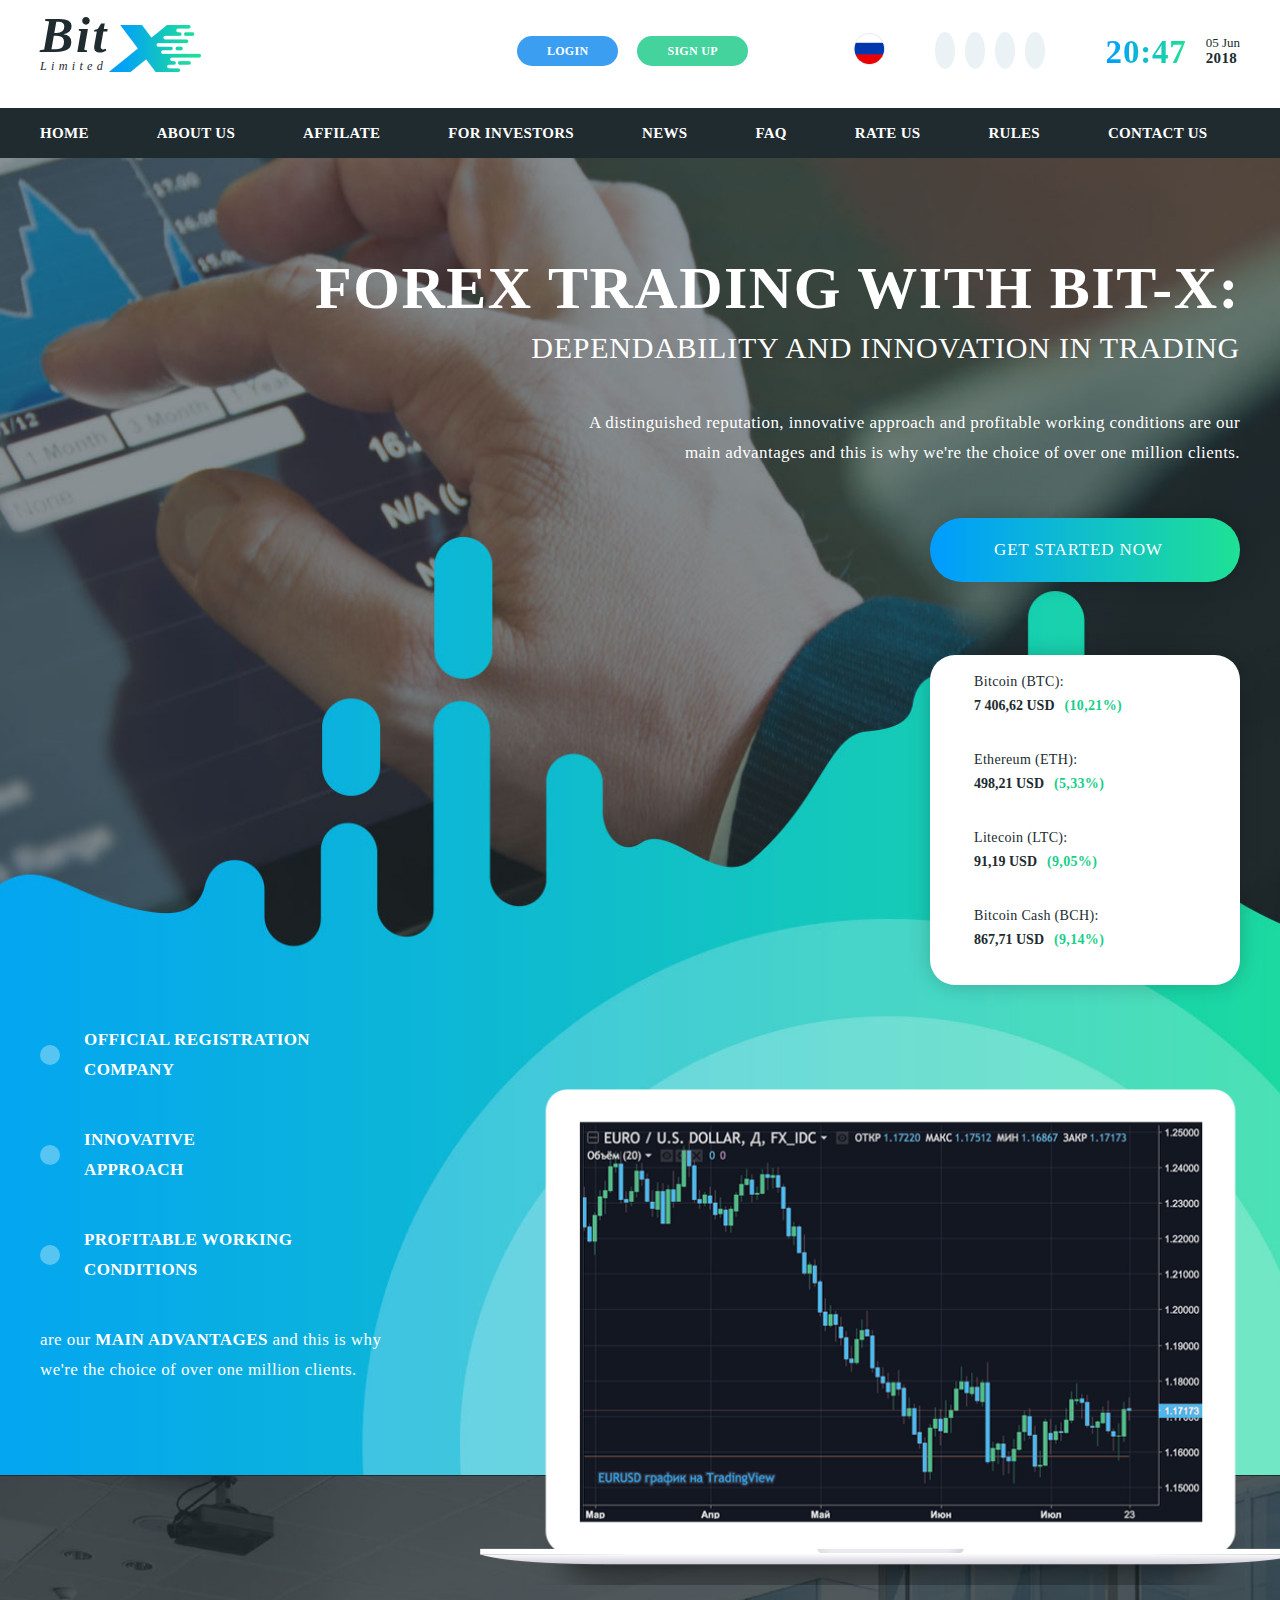
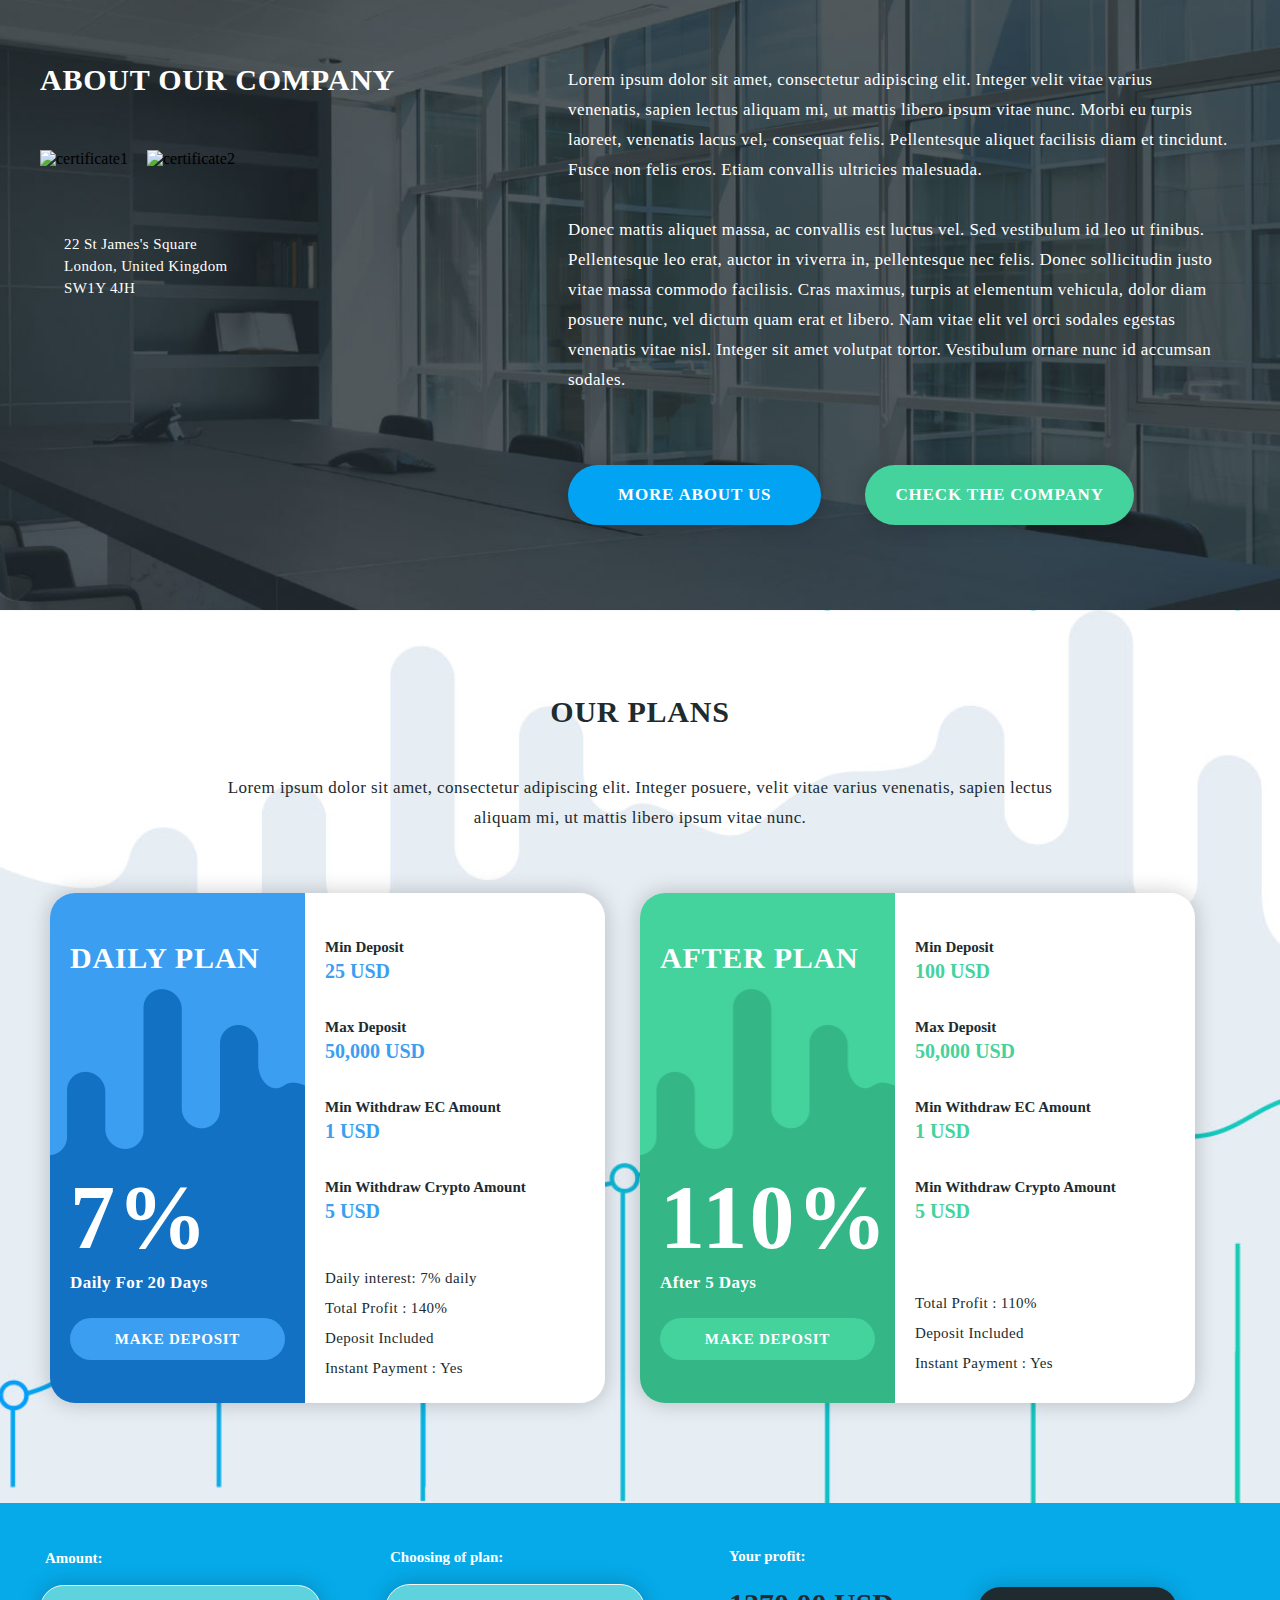
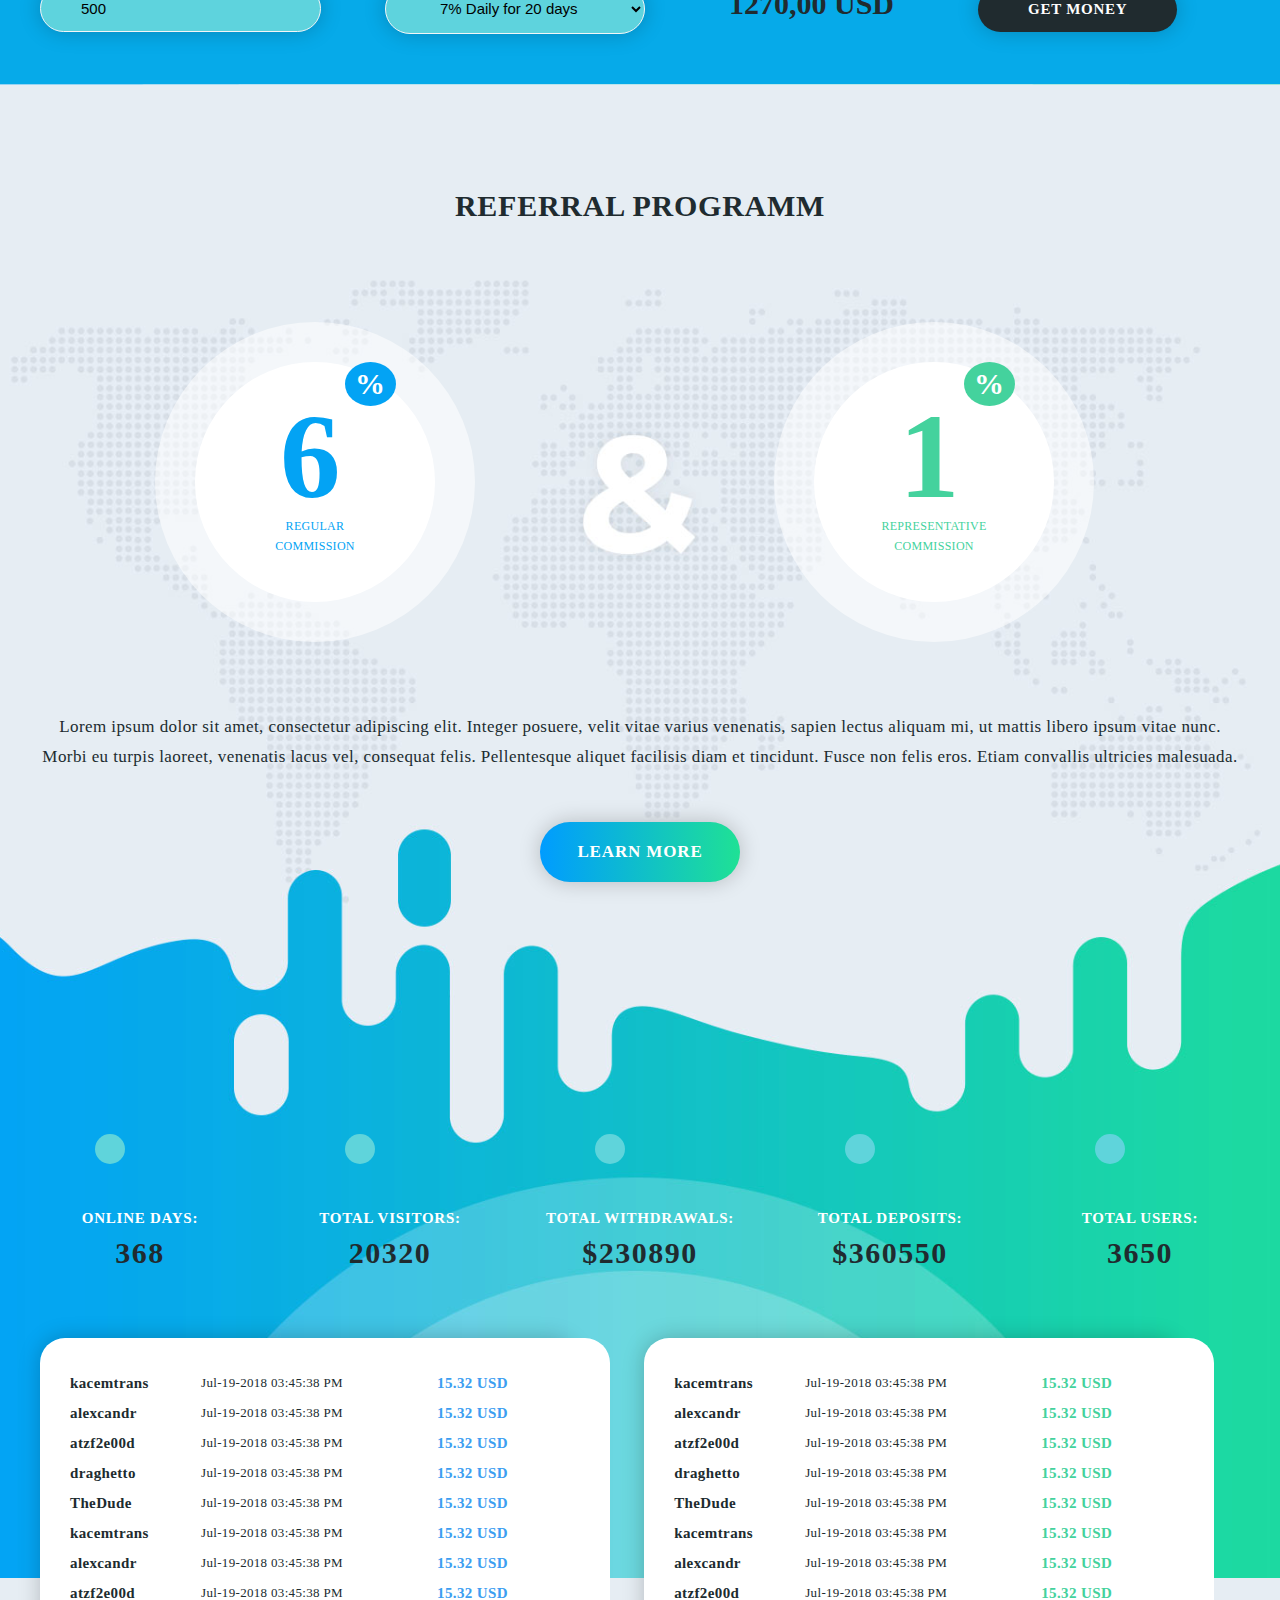
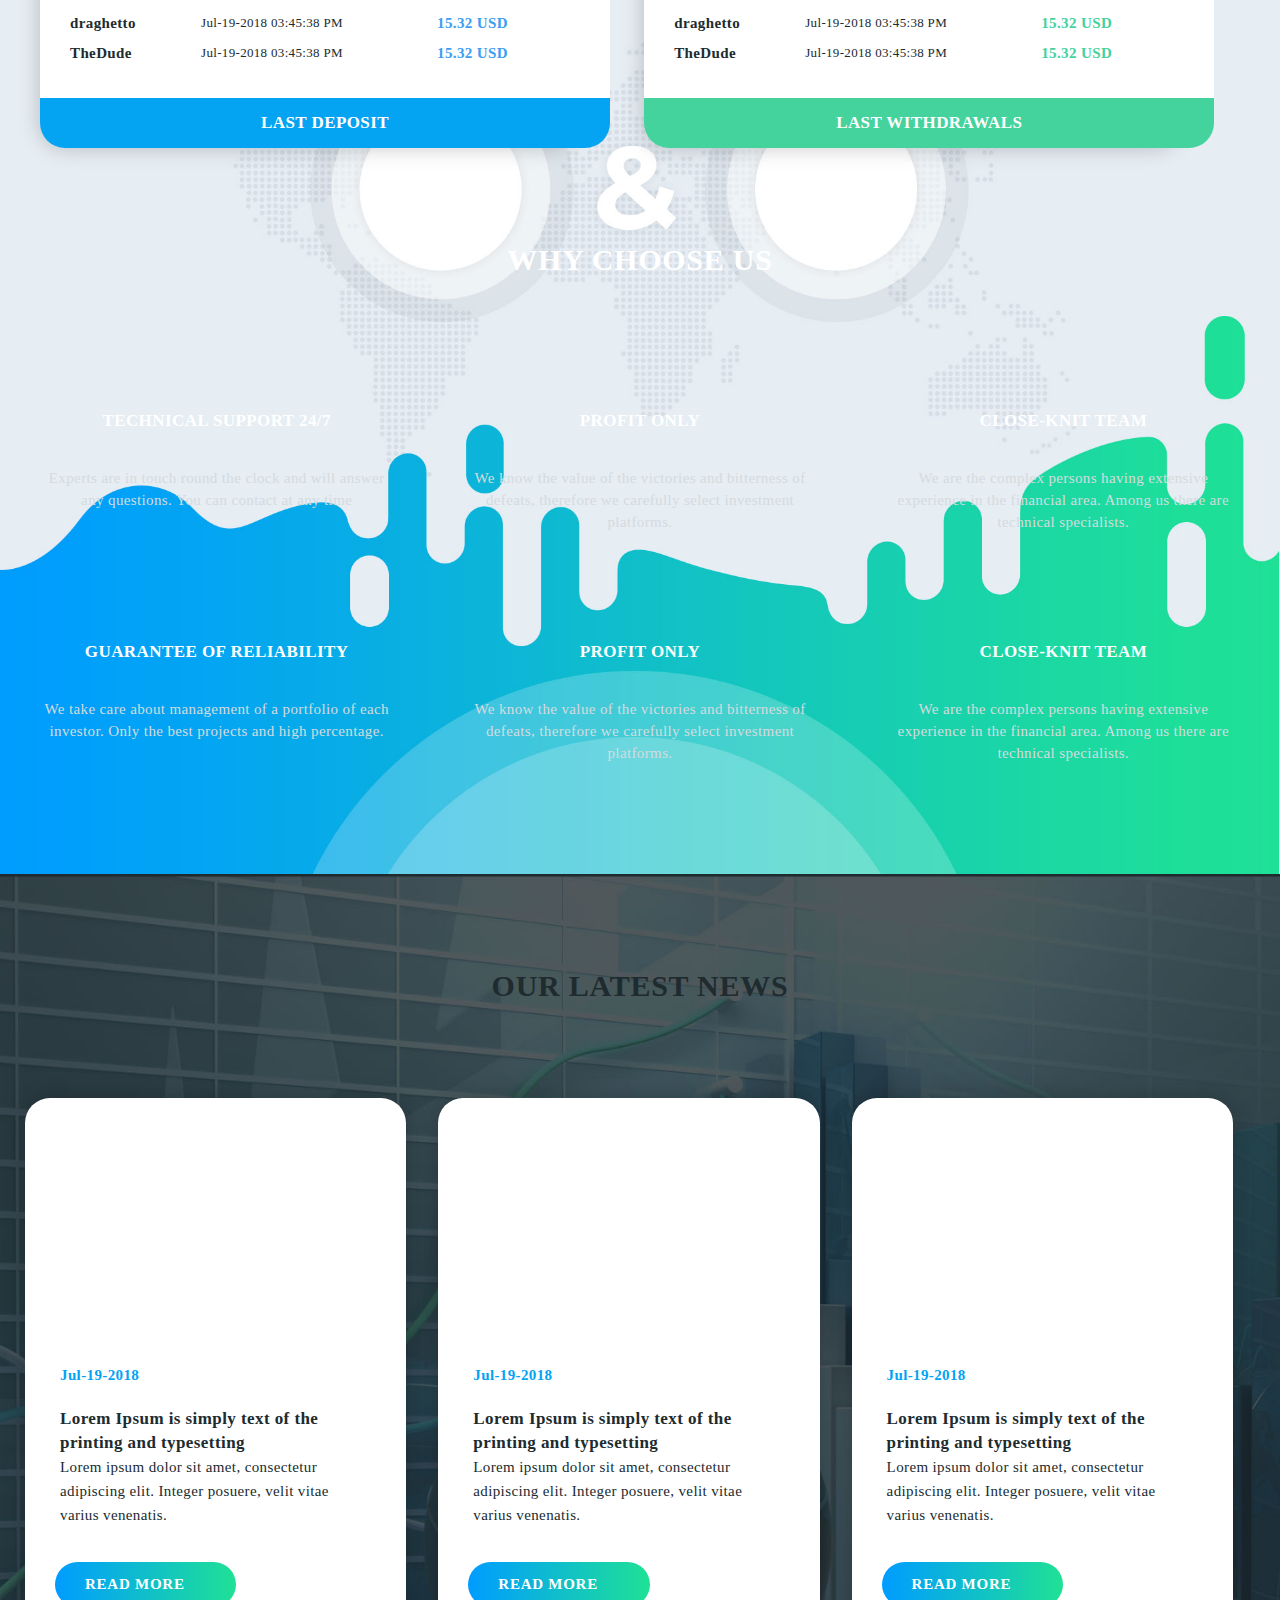
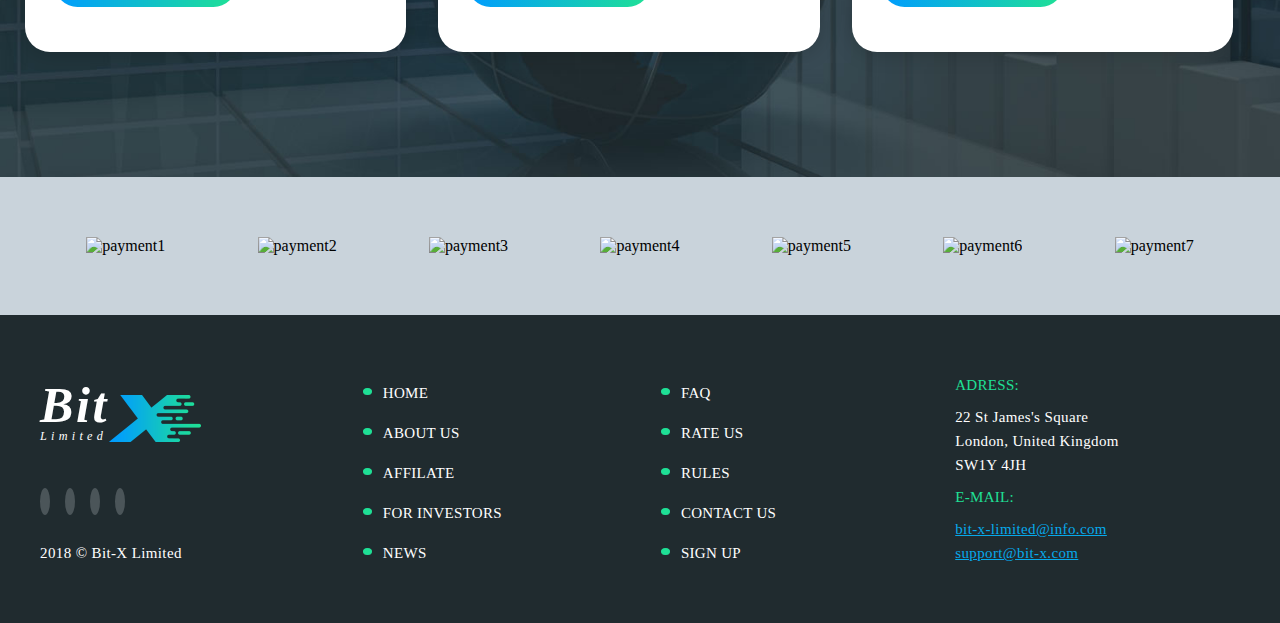
==== commit 4b458410: "Внесла правки, создала анимацию" ====
--- a/main.html
+++ b/main.html
@@ -175,7 +175,7 @@
             <div class="container">
                 <span class="captionDark">OUR PLANS</span>
                 <p class="textBlockDark">Lorem ipsum dolor sit amet, consectetur adipiscing elit. Integer posuere, velit
-                    vitae varius venenatis, sapien lectus
+                    vitae varius venenatis, sapien lectus <br>
                     aliquam mi, ut mattis libero ipsum vitae nunc.</p>
                 <div class="wrapper clear">
                     <div class="plan1 clear">
@@ -564,6 +564,7 @@
             </div>
         </div>
     </div>
+    <!--<div class="map"><iframe src="https://www.google.com/maps/embed?pb=!1m18!1m12!1m3!1d19866.881369445637!2d-0.15198321034989212!3d51.506607930063396!2m3!1f0!2f0!3f0!3m2!1i1024!2i768!4f13.1!3m3!1m2!1s0x487604d72d282a63%3A0xab0f752816e24f2b!2s22+St+James&#39;s+Square%2C+St.+James&#39;s%2C+London+SW1Y+4JH%2C+UK!5e0!3m2!1sen!2sby!4v1553147522844" frameborder="0" style="border:0" allowfullscreen></iframe></div>-->
     <footer>
         <div class="container">
             <div class="wrapper">
--- a/css/style.css
+++ b/css/style.css
@@ -1,4 +1,6 @@
-* {
+*,
+*::before,
+*::after {
     box-sizing: border-box;
 }
 
@@ -28,6 +30,19 @@
     content: "";
     display: block;
     clear: both;
+}
+
+a, button {
+    -webkit-transition: all 0.3s;
+    -moz-transition: all 0.3s;
+    -ms-transition: all 0.3s;
+    -o-transition: all 0.3s;
+    transition: all 0.3s;
+}
+
+a:hover,
+button:hover {
+    opacity: 0.7;
 }
 
 [class*="grad"] {
@@ -85,16 +100,15 @@
 }
 
 .topline {
-    padding-top: 36px;
+    padding-top: 25px;
 }
 
 .headWrap .logo {
-    width: 30%;
+    width: 31%;
 }
 
 .headWrap div + div {
     text-align: right;
-    padding: 0 14px;
 }
 
 .logo .text,
@@ -148,6 +162,11 @@
 
 header .subscribe .btnColor2 {
     background-color: #44d29d;
+    margin-left: 15px;
+}
+
+.languages {
+    padding-left: 20px;
 }
 
 .languages .img {
@@ -165,7 +184,16 @@
     color: #000000;
     background-color: #ebf2f6;
     border-radius: 50%;
-    padding: 5px;
+    padding: 10px;
+
+}
+
+header .social a + a {
+    margin-left: 10px;
+}
+
+header .topline .headWrap div + div {
+    margin-left: 50px;
 }
 
 header .date .clock {
@@ -180,6 +208,7 @@
 
 .date .day {
     display: inline-block;
+    padding-left: 15px;
 }
 
 .date .day span {
@@ -209,7 +238,7 @@
 
 header .menu a {
     font-size: 15px;
-    line-height: 60px;
+    line-height: 50px;
     font-weight: 700;
     text-decoration: none;
     letter-spacing: 0.02em;
@@ -218,12 +247,12 @@
 }
 
 header .menu a + a {
-    margin-left: 60px;
+    margin-left: 64px;
 }
 
 /*main*/
 
-.menu .home {
+.menu a:hover {
     color: #1fe096;
 }
 
@@ -260,6 +289,7 @@
     letter-spacing: 0.025em;
     color: #ffffff;
     text-align: right;
+    padding-top: 30px;
 }
 
 .getStarted .btnGrad1 {
@@ -282,7 +312,7 @@
     background-color: #ffffff;
     margin-left: auto;
     margin-top: 73px;
-    width: 300px;
+    width: 310px;
     height: 330px;
     border-radius: 25px;
     box-shadow: 0 0 21px 0 rgba(0, 0, 0, 0.21);
@@ -321,7 +351,7 @@
     line-height: 24px;
     font-weight: 700;
     color: #19cf8b;
-
+    padding-left: 10px;
 }
 
 .start .currency span[class^="icon"] {
@@ -335,13 +365,12 @@
 .start .advantages {
     display: table;
     margin-right: auto;
-    padding-bottom: 98px;
-    margin-top: 40px;
+    padding-bottom: 90px;
 }
 
 .start .advantages ul li,
 .start .advantages p {
-    padding-top: 50px;
+    padding-top: 40px;
 }
 
 .start .list li span:nth-child(2) {
@@ -391,8 +420,8 @@
     -webkit-background-size: cover;
     background-size: cover;
     position: absolute;
-    bottom: -90px;
-    right: -70px;
+    bottom: -110px;
+    right: -60px;
 }
 
 .aboutCompany {
@@ -401,18 +430,17 @@
     background-size: cover;
     margin: 0 -25px;
     padding-top: 190px;
-    padding-bottom: 86px;
+    padding-bottom: 85px;
 }
 
 .aboutCompany .left {
     float: left;
-    width: 40%;
+    width: 44%;
 }
 
 .aboutCompany .right {
-    width: 60%;
+    width: 55%;
     float: left;
-    padding: 0 30px;
 }
 
 .aboutCompany {
@@ -430,7 +458,7 @@
 }
 
 .aboutCompany .address {
-    padding-top: 75px;
+    padding-top: 65px;
 }
 
 .aboutCompany .address span {
@@ -452,6 +480,31 @@
     vertical-align: middle;
     -webkit-background-clip: text;
     -webkit-text-fill-color: transparent;
+    animation-name: iconAnimation;
+    animation-duration: 3s;
+    animation-iteration-count: infinite;
+    animation-timing-function: ease-in-out;
+}
+
+@keyframes iconAnimation {
+    0% {
+        -webkit-transform: scale(0.5);
+        -moz-transform: scale(0.5);
+        -ms-transform: scale(0.5);
+        -o-transform: scale(0.5);
+        transform: scale(0.5);
+        opacity: 0;
+    }
+    100% {
+        -webkit-transform: scale(1);
+        -moz-transform: scale(1);
+        -ms-transform: scale(1);
+        -o-transform: scale(1);
+        transform: scale(1);
+        opacity: 1;
+    }
+
+
 }
 
 .aboutCompany .right p {
@@ -462,7 +515,7 @@
 }
 
 .aboutCompany .right p + p {
-    padding-top: 50px;
+    padding-top: 30px;
 }
 
 .aboutCompany .btnInfo {
@@ -484,7 +537,7 @@
 
 .aboutCompany .right .btnColor1 {
     background-color: #03a3f4;
-    padding: 0 60px;
+    padding: 0 50px;
 }
 
 .aboutCompany .right .btnColor2 {
@@ -494,17 +547,17 @@
 }
 
 .aboutCompany img {
-    width: 235px;
-    height: 370px;
-    padding-top: 60px;
-    padding-right: 25px;
+    width: 239px;
+    height: 355px;
+    padding-top: 55px;
+    padding-right: 15px;
 }
 
 .plans {
     background-position: 50% 50%;
     -webkit-background-size: cover;
     background-size: cover;
-    padding-top: 90px;
+    padding-top: 60px;
 }
 
 .plan1 .item {
@@ -521,7 +574,7 @@
 }
 
 .plans [class^="tarif"] {
-    background-color: #ffffff; 
+    background-color: #ffffff;
 }
 
 .plans div[class^="plan"] {
@@ -533,7 +586,7 @@
 }
 
 .plans .wrapper {
-    margin-top: 70px;
+    margin-top: 60px;
     padding-bottom: 100px;
 }
 
@@ -541,21 +594,22 @@
     margin-left: 10px;
     box-shadow: 0 0 21px 0 rgba(0, 0, 0, 0.21);
 }
+
 .plans .item {
-    width: 270px;
-border-radius: 25px 0  0 25px;
+    width: 255px;
+    border-radius: 25px 0 0 25px;
 }
 
 .plans div[class^="tarif"] {
     width: 300px;
-    border-radius:  0  25px 25px 0;
+    border-radius: 0 25px 25px 0;
 }
 
 .plans .item,
 .plans div[class^="tarif"] {
     height: 510px;
     float: left;
-    padding: 0 30px;
+    padding: 0 20px;
     padding-bottom: 30px;
 }
 
@@ -582,6 +636,7 @@
     letter-spacing: 0.025em;
     color: #202b2f;
     text-align: center;
+    padding-top: 20px;
 }
 
 .plans .item .captionLight {
@@ -602,12 +657,12 @@
     letter-spacing: 0.025em;
     color: #ffffff;
     display: block;
-    padding-top: 165px;
+    padding-top: 180px;
 }
 
 .plans .item span:nth-child(3) {
     font-size: 17px;
-    line-height: 40px;
+    line-height: 30px;
     font-weight: 700;
     letter-spacing: 0.025em;
     color: #ffffff;
@@ -624,7 +679,7 @@
     display: block;
     text-align: center;
     text-transform: uppercase;
-    margin-top: 30px;
+    margin-top: 20px;
 
 }
 
@@ -636,8 +691,12 @@
     background-color: #44d29d;
 }
 
-.plans .block1 li {
-    padding-top: 35px;
+.plans .block1 li:first-child {
+    padding-top: 40px;
+}
+
+.plans .block1 li + li {
+    padding-top: 30px;
 }
 
 .plans [class^="tarif"] .block1 span:first-child {
@@ -681,8 +740,8 @@
 .profit {
     background-color: #06aae9;
     vertical-align: middle;
-    padding-bottom: 60px;
-    padding-top: 50px;
+    padding-bottom: 50px;
+    padding-top: 25px;
 }
 
 .profit label {
@@ -707,6 +766,7 @@
 
 .profit .plan select {
     height: 50px;
+    padding: 0 50px;
 }
 
 .profit .amount,
@@ -717,7 +777,10 @@
 
 }
 
-.profit .plan,
+.profit .plan {
+    margin-left: 60px;
+}
+
 .profit .sum,
 .profit a {
     margin-left: 80px;
@@ -726,9 +789,13 @@
 .profit .plan select,
 .profit input {
     background-color: #5ed3dd;
+    border: 1px solid #f4f6f7;
+}
+
+.profit input {
     padding: 0 40px;
-    border: 1px solid #f4f6f7;
-}
+}
+
 
 .profit .sum span:first-child {
     font-size: 15px;
@@ -763,26 +830,31 @@
     background-position: 50% 50%;
     -webkit-background-size: cover;
     background-size: cover;
-    padding-top: 105px;
+    padding-top: 80px;
 
 }
 
 .referral .wrapper {
-    margin-top: 75px;
+    margin-top: 115px;
     position: relative;
 }
 
 .referral .wrapper .item .img {
-    padding-left: 220px;
+    padding-left: 155px;
 }
 
 .referral .img .left,
 .referral .img .right {
     display: inline-block;
+    background-color: #ffffff;
+    border-radius: 50%;
+    width: 240px;
+    height: 240px;
+    box-shadow: 0 0 0 40px rgba(255, 255, 255, 0.55);
 }
 
 .referral .img .right {
-    margin-left: 470px;
+    margin-left: 375px;
 }
 
 .referral .captionDark {
@@ -802,7 +874,7 @@
     letter-spacing: 0.025em;
     color: #ffffff;
     display: table;
-    margin-left: 100px;
+    margin-left: 150px;
     border-radius: 50%;
     padding: 5px 10px;
 }
@@ -816,7 +888,7 @@
     line-height: 40px;
     font-weight: 700;
     letter-spacing: 0.025em;
-    padding-left: 40px;
+    padding-left: 85px;
     display: inline-block;
     padding-top: 30px;
 }
@@ -833,7 +905,7 @@
     text-transform: uppercase;
     display: block;
     text-align: center;
-    padding-top: 25px;
+    padding-top: 15px;
 }
 
 .referral .left span:last-child {
@@ -859,7 +931,7 @@
     letter-spacing: 0.025em;
     color: #202b2f;
     text-align: center;
-    padding-top: 165px;
+    padding-top: 110px;
 }
 
 .referral a {
@@ -875,7 +947,7 @@
     margin: auto;
     text-align: center;
     padding: 0 20px;
-    margin-top: 63px;
+    margin-top: 50px;
     width: 200px;
     box-shadow: 0 0 21px 0 rgba(0, 0, 0, 0.21);
 }
@@ -883,7 +955,7 @@
 .referral .point {
     width: 20%;
     float: left;
-    padding: 0 25px;
+    padding: 0 20px;
 }
 
 .referral ul.clear {
@@ -895,22 +967,23 @@
 .referral .lefttable {
     width: 47%;
     float: left;
+    height: 410px;
     border-radius: 25px;
     box-shadow: 0 0 21px 0 rgba(0, 0, 0, 0.21);
 }
 
 .referral .righttable {
-    width: 45%;
+    width: 47%;
     float: right;
+    height: 410px;
     border-radius: 25px;
     box-shadow: 0 0 21px 0 rgba(0, 0, 0, 0.21);
 }
 
-.referral .table.clear{
-    margin: 0 -15px;
+.referral .table.clear {
     margin-top: 72px;
     position: absolute;
-    bottom: -200px;
+    bottom: -170px;
 }
 
 .referral .point span:nth-child(2) {
@@ -920,12 +993,12 @@
     font-weight: 700;
     text-transform: uppercase;
     color: #ffffff;
-    padding-top: 43px;
+    padding-top: 30px;
 }
 
 .referral .point span:last-child {
     font-size: 30px;
-    line-height: 40px;
+    line-height: 30px;
     letter-spacing: 0.05em;
     font-weight: 700;
     color: #202b2f;
@@ -935,14 +1008,13 @@
     display: block;
     text-align: center;
 }
-
 
 
 .referral ul.table {
     background-color: #ffffff;
     display: table;
     width: 570px;
-    height: 415px;
+    /*height: 415px;*/
     padding: 30px;
     border-radius: 25px 25px 0 0;
 }
@@ -1036,13 +1108,13 @@
     background-position: 50% 50%;
     -webkit-background-size: cover;
     background-size: cover;
-    padding-top: 300px;
+    padding-top: 240px;
 }
 
 .advantages .item span[class^="icon"] {
     font-size: 3em;
     display: inline-block;
-    margin-left: 140px;
+    margin-left: 150px;
     -webkit-background-clip: text;
     -webkit-text-fill-color: transparent;
 }
@@ -1083,20 +1155,20 @@
 .advantages .item {
     width: 33.3333%;
     float: left;
-    padding: 82px 35px 0;
+    padding: 50px 35px 0;
 }
 
 .advantages .wrapper {
     margin: 0 -35px;
-    padding-bottom: 100px;
+    padding-bottom: 110px;
 }
 
 .news {
     background-position: 50% 50%;
     -webkit-background-size: cover;
     background-size: cover;
-    padding-top: 97px;
-    padding-bottom: 120px;
+    padding-top: 70px;
+    padding-bottom: 125px;
 }
 
 .news .captionDark {
@@ -1110,6 +1182,7 @@
     text-align: center;
 }
 
+
 .news .item span:nth-child(2) {
     font-size: 15px;
     line-height: 24px;
@@ -1117,7 +1190,7 @@
     font-weight: 700;
     color: #03a3f4;
     text-align: left;
-    padding-top: 20px;
+    padding-top: 10px;
 }
 
 .news .item span:nth-child(3) {
@@ -1127,7 +1200,7 @@
     font-weight: 700;
     color: #202b2f;
     text-align: left;
-    padding-top: 30px;
+    padding-top: 20px;
 }
 
 .news .item p {
@@ -1140,7 +1213,7 @@
 
 .news .item a {
     font-size: 15px;
-    line-height: 40px;
+    line-height: 45px;
     letter-spacing: 0.05em;
     font-weight: 700;
     text-transform: uppercase;
@@ -1161,7 +1234,7 @@
 }
 
 .news .item {
-    width: 30%;
+    width: 31%;
     float: left;
     background-color: #ffffff;
     padding-top: 40px;
@@ -1180,7 +1253,7 @@
 }
 
 .news .wrapper {
-    margin: 0 -15px;
+    margin: 70px -15px 0;
 }
 
 .payments {
@@ -1190,7 +1263,7 @@
 .payments .wrapper {
     display: table;
     width: 1200px;
-    height: 136px;
+    height: 138px;
 }
 
 .payments .wrapper li {
@@ -1200,9 +1273,23 @@
 
 }
 
+.map {
+    width: 1920px;
+    height: 600px;
+    position: relative;
+}
+
+.map iframe {
+    position: absolute;
+    width: 100%;
+    height: 100%;
+    top: 0;
+    left: 0;
+}
+
 footer {
     background-color: #202b2f;
-    padding: 70px 0;
+    padding: 50px 0;
 }
 
 footer .wrapper .item {
@@ -1259,9 +1346,21 @@
     margin-top: 30px;
 }
 
+footer ul.menu li {
+    position: relative;
+}
+
 footer ul.menu li::before {
-    color: #1fe096;
-    content: "∙";
+    content: '';
+    display: block;
+    width: 9px;
+    height: 7px;
+    border-radius: 50%;
+    position: absolute;
+    background-color: #1fe096;
+    border: 1px solid #1fe096;
+    left: -20px;
+    top: 15px;
 }
 
 footer .menu a {
@@ -1310,15 +1409,20 @@
 
 /*referrals*/
 
+header .logo.ref {
+    width: 22%;
+}
+
 header .social a.big {
     padding: 10px;
-    margin-left: 12px;
+    margin-left: 5px;
 }
 
 header .user .img {
     height: 32px;
     display: inline-block;
     background-repeat: no-repeat;
+    margin-left: 30px;
 }
 
 header .user .img,
@@ -1345,7 +1449,7 @@
     text-align: left;
 }
 
-header .headWrap  .btnColor1 {
+header .headWrap .btnColor1 {
     font-size: 12px;
     line-height: 30px;
     letter-spacing: 0.025em;
@@ -1354,7 +1458,8 @@
     color: #ffffff;
     background-color: #3c9ef1;
     display: block;
-    padding: 0 35px;
+    padding: 0 25px;
+    text-align: center;
 }
 
 header .wrapper {
@@ -1364,7 +1469,7 @@
 }
 
 .userInfo {
-    padding-top: 30px;
+    padding-top: 25px;
 }
 
 .userInfo .info .point > div {
@@ -1418,6 +1523,7 @@
 .userInfo .link2 span {
     display: block;
 }
+
 .balanceImg {
     background-color: #000000;
     border-radius: 50%;
@@ -1460,7 +1566,7 @@
 
 .userInfo .balance .text,
 .userInfo .balance > .balanceImg {
-float: left;
+    float: left;
     vertical-align: middle;
 }
 
@@ -1471,7 +1577,7 @@
 
 .userInfo .btns a {
     font-size: 15px;
-    line-height: 45px;
+    line-height: 30px;
     letter-spacing: 0.05em;
     font-weight: 700;
     text-decoration: none;
@@ -1516,21 +1622,24 @@
 }
 
 .userInfo .info,
-.userInfo .balance,
+.userInfo .balance {
+    padding-left: 85px;
+}
+
 .userInfo .btns {
-    padding-left: 75px;
+    padding-left: 80px;
 }
 
 .navigation {
-    width: 350px;
+    width: 380px;
 }
 
 .navigation .point:first-child {
-    padding-top: 10px;
+    padding-top: 15px;
 }
 
 .navigation .point:last-child {
-    padding-bottom: 10px;
+    padding-bottom: 18px;
 }
 
 .navigation span {
@@ -1544,7 +1653,7 @@
     text-transform: uppercase;
     color: #202b2f;
     vertical-align: middle;
-    padding-left: 20px;
+    padding-left: 10px;
 }
 
 .navigation span[class^="icon"] {
@@ -1556,7 +1665,7 @@
 }
 
 
-.navigation .ref span {
+.navigation span:hover {
     color: #3c9ef1;
 }
 
@@ -1577,25 +1686,25 @@
 }
 
 header .navigation,
-header .deposit{
+header .deposit {
     float: left;
     padding: 0 20px;
     box-shadow: 0 0 21px 0 rgba(0, 0, 0, 0.21);
 }
 
-header .wrapper{
+header .wrapper {
     margin: 0 -20px;
 }
 
 header .navigation,
-header .deposit  {
+header .deposit {
     background-color: #ffffff;
-    margin-top: 30px;
+    margin-top: 40px;
     border-radius: 25px;
 }
 
 header .deposit {
-    background-color: rgba(252,253,254,0.87);
+    background-color: rgba(252, 253, 254, 0.87);
 }
 
 .content {
@@ -1610,7 +1719,11 @@
 
 header .deposit .item {
     float: left;
-    margin: 20px 45px;
+    margin: 25px 30px;
+}
+
+header .deposit .item:last-child {
+    padding-left: 55px;
 }
 
 header .deposit {
@@ -1619,7 +1732,7 @@
     display: table;
 }
 
-.deposit  .point + .point {
+.deposit .point + .point {
     vertical-align: middle;
     margin-top: 35px;
 }
@@ -1627,13 +1740,13 @@
 
 .deposit .item .point > div {
     display: table-cell;
-    padding-left: 25px;
+    padding-left: 20px;
     text-align: left;
 }
 
 /*.deposit .item .point + .point > div {*/
-    /*padding-top: 20px;*/
-    /*vertical-align: middle;*/
+/*padding-top: 20px;*/
+/*vertical-align: middle;*/
 /*}*/
 
 header .deposit a {
@@ -1661,7 +1774,7 @@
     text-align: left;
 }
 
-.content .container > .captionDark {
+.content.ref .container > .captionDark {
     font-size: 30px;
     line-height: 83.73px;
     letter-spacing: 0.025em;
@@ -1670,7 +1783,7 @@
     color: #202b2f;
     display: block;
     text-align: center;
-    padding-top: 60px;
+    padding-top: 40px;
 }
 
 .content .upline .captionDark {
@@ -1686,7 +1799,7 @@
 
 .content .upline span:last-child {
     font-size: 17px;
-    line-height: 30px;
+    line-height: 10px;
     letter-spacing: 0.02em;
     font-weight: 600;
     color: #04a4f2;
@@ -1701,9 +1814,9 @@
     background-position: center;
     background-color: #ffffff;
     display: block;
-    margin: 55px auto 0;
+    margin: 25px auto 0;
     border-radius: 50%;
-    padding: 70px;
+    padding: 65px;
     box-shadow: 0 0 21px 0 rgba(0, 0, 0, 0.21);
 }
 
@@ -1730,7 +1843,7 @@
     background-color: #38a4ff;
     border-radius: 50px;
     box-shadow: 0 0 21px 0 rgba(0, 0, 0, 0.21);
-    padding: 10px 40px;
+    padding: 10px 45px;
 }
 
 .comission {
@@ -1741,7 +1854,7 @@
     background-color: #11c0c5;
     border-radius: 50px;
     box-shadow: 0 0 21px 0 rgba(0, 0, 0, 0.21);
-    padding: 10px 40px;
+    padding: 10px 43px;
 }
 
 .activeRef > div {
@@ -1754,7 +1867,7 @@
 .content .records .point {
     width: 33.3333%;
     float: left;
-    padding: 10px 20px;
+    padding: 0px 15px;
 }
 
 .content .records {
@@ -1763,7 +1876,7 @@
 
 .content .refSignup {
     font-size: 20px;
-    line-height: 83.73px;
+    /*line-height: 83.73px;*/
     letter-spacing: 0.025em;
     font-weight: 700;
     text-transform: uppercase;
@@ -1776,13 +1889,14 @@
 .content .item form {
     display: inline-block;
     width: 45%;
-    padding: 0 30px;
-    margin: 15px;
-
+}
+
+.content .item .dateRef > div {
+    padding: 23px 20px;
 }
 
 .content form + form {
-    margin-left: 35px;
+    margin-left: 85px;
 }
 
 .content .dateRef form label {
@@ -1805,6 +1919,7 @@
     background-color: #ffffff;
     border-radius: 25px;
     box-shadow: 0 0 21px 0 rgba(0, 0, 0, 0.21);
+    margin-top: 50px;
 }
 
 .content .dateRef select {
@@ -1815,7 +1930,7 @@
 }
 
 .content .table1 {
-    margin-top: 20px;
+    margin-top: 25px;
     border-radius: 25px;
     box-shadow: 0 0 21px 0 rgba(0, 0, 0, 0.21);
 }
@@ -1878,8 +1993,8 @@
     padding-right: 75px;
 }
 
-.content .table1 li +li span:nth-child(2),
-.content .table1 li +li span:nth-child(3){
+.content .table1 li + li span:nth-child(2),
+.content .table1 li + li span:nth-child(3) {
     font-size: 15px;
     line-height: 50px;
     letter-spacing: 0.025em;
@@ -1895,16 +2010,16 @@
     color: #202b2f;
     display: block;
     text-align: center;
-    margin-top: 60px;
+    margin-top: 50px;
 }
 
 .content .table2 {
-    margin-top: 55px;
-}
-
-.content .table2 li div{
+    margin-top: 50px;
+}
+
+.content .table2 li div {
     width: 30%;
-   float: left;
+    float: left;
     padding: 5px 30px;
     margin: 0 10px;
 }
@@ -1919,8 +2034,8 @@
 
 
 .content .table2 li {
-    margin: 15px -12px;
-    padding: 10px 10px;
+    margin: 10px -12px;
+    padding: 5px 10px;
     box-shadow: 0 0 21px 0 rgba(0, 0, 0, 0.21);
 }
 
@@ -1977,15 +2092,16 @@
 
 .content .table2 li div:nth-child(4) {
     background-color: #44d29d;
-    border-radius: 25px;
+    border-radius: 30px;
 }
 
 .content .table2 p {
     font-size: 15px;
-    line-height: 17px;
+    line-height: 30px;
     letter-spacing: 0.025em;
     color: #202b2f;
     background-color: #e6edf4;
+    padding-left: 95px;
 }
 
 .content .table .img {
@@ -2002,12 +2118,13 @@
     font-weight: 700;
     color: #202b2f;
 }
+
 .slider ul {
     text-align: center;
 }
 
 .slider li {
-    margin-top: 70px;
+    margin-top: 60px;
     display: inline-block;
     vertical-align: middle;
     border-radius: 50%;
@@ -2015,10 +2132,10 @@
 }
 
 .slider li + li {
-    margin-left: 20px;
-}
-
-.slider li:nth-child(3) span {
+    margin-left: 15px;
+}
+
+.slider li span:hover {
     color: #ffffff;
     background-color: #1edf98;
     border-radius: 50%;
@@ -2026,17 +2143,16 @@
     padding: 15px 20px;
 }
 
-.slider li:nth-child(2) span,
-.slider li:nth-child(4) span {
-background-color: #ffffff;
-    padding: 15px 20px;
+.slider li span {
+    background-color: #ffffff;
+    padding: 10px 15px;
     display: block;
     border-radius: 50%;
 }
 
 .slider .img {
-    width: 50px;
-    height: 50px;
+    width: 45px;
+    height: 45px;
     display: block;
     background-repeat: no-repeat;
     background-position: center;
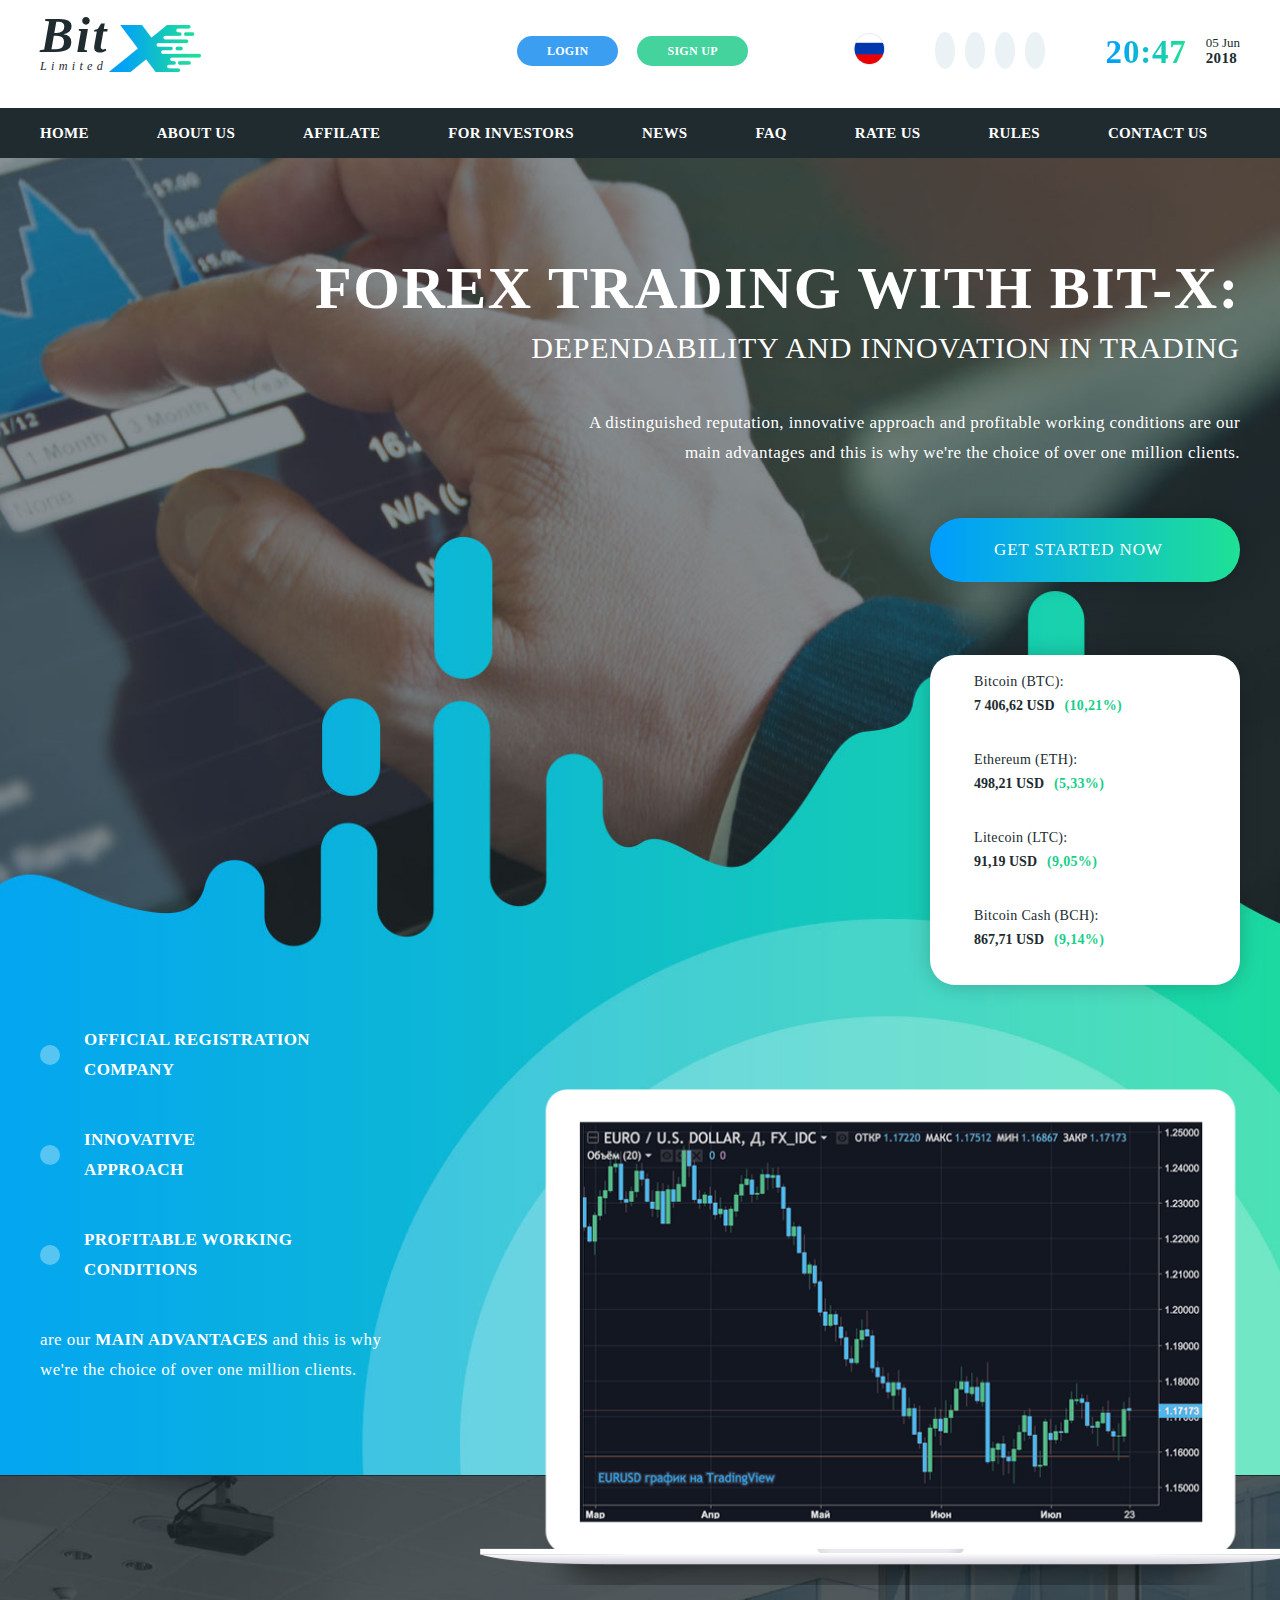
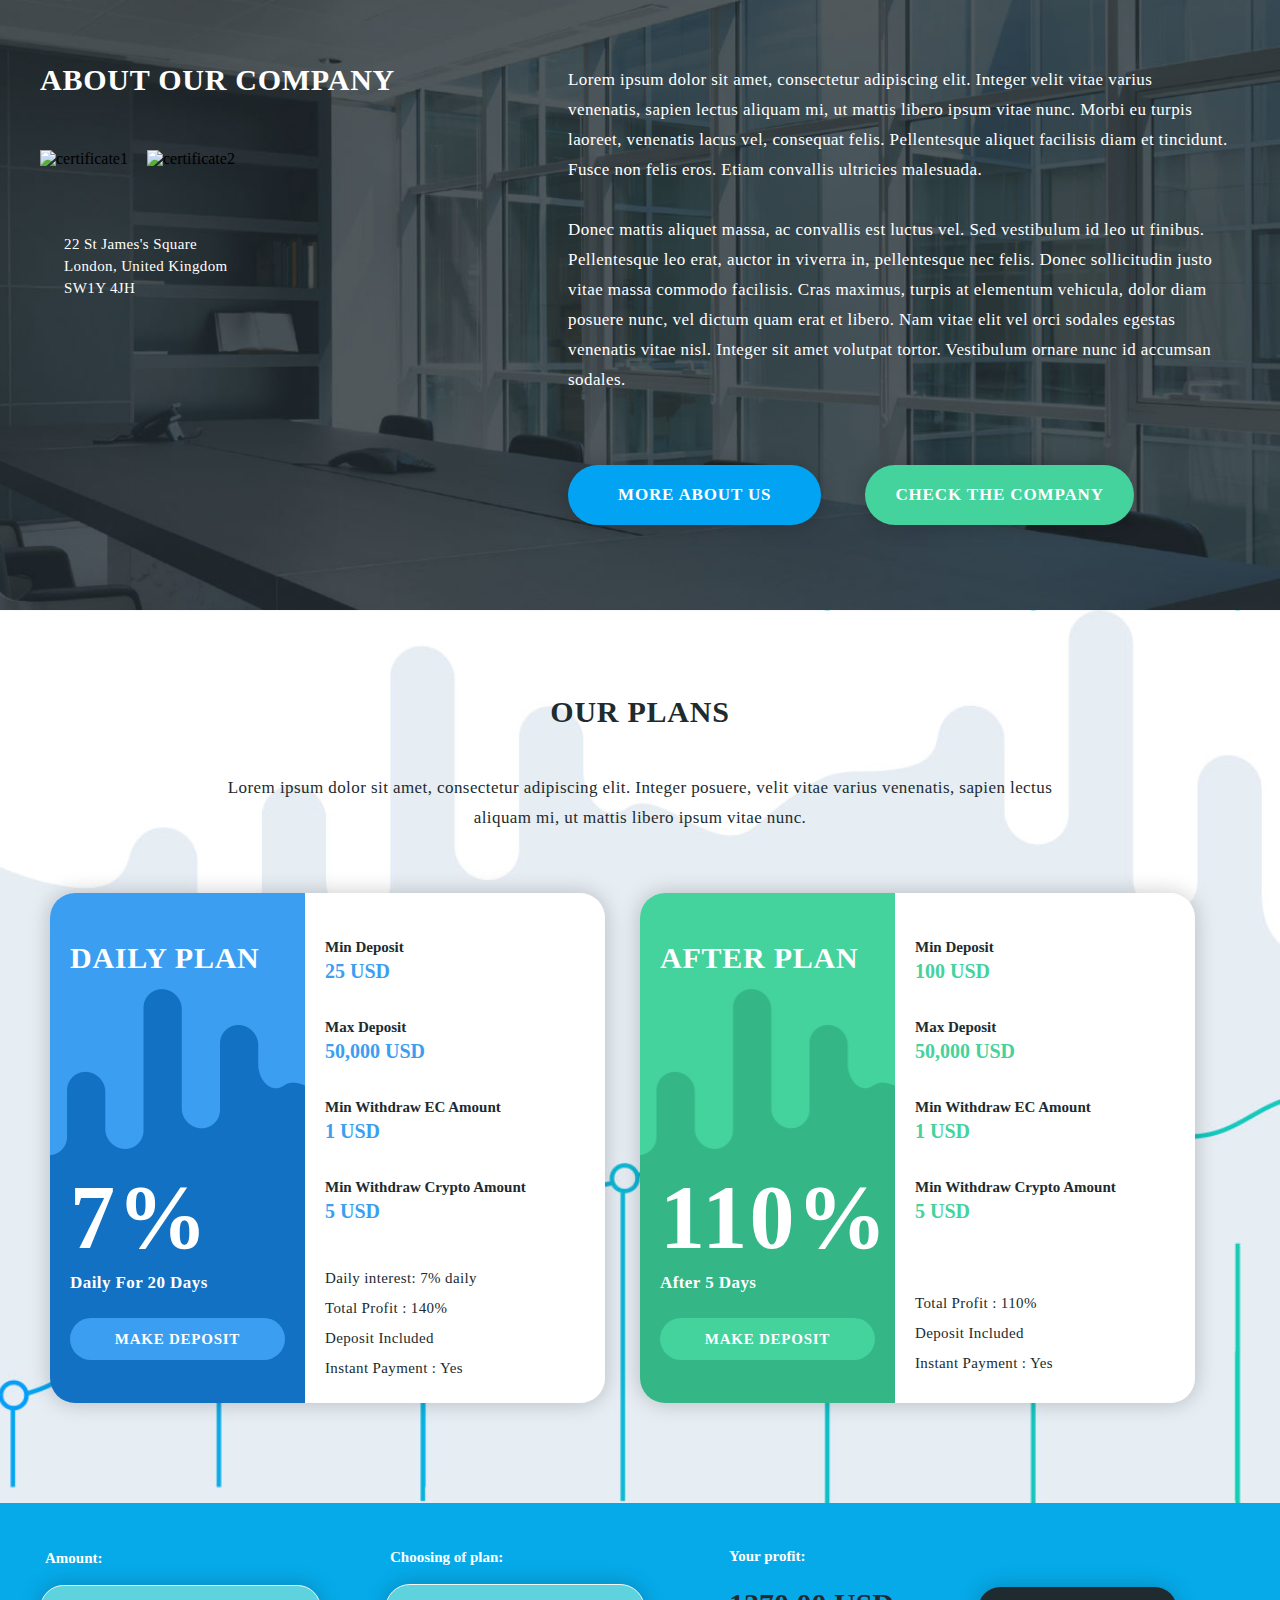
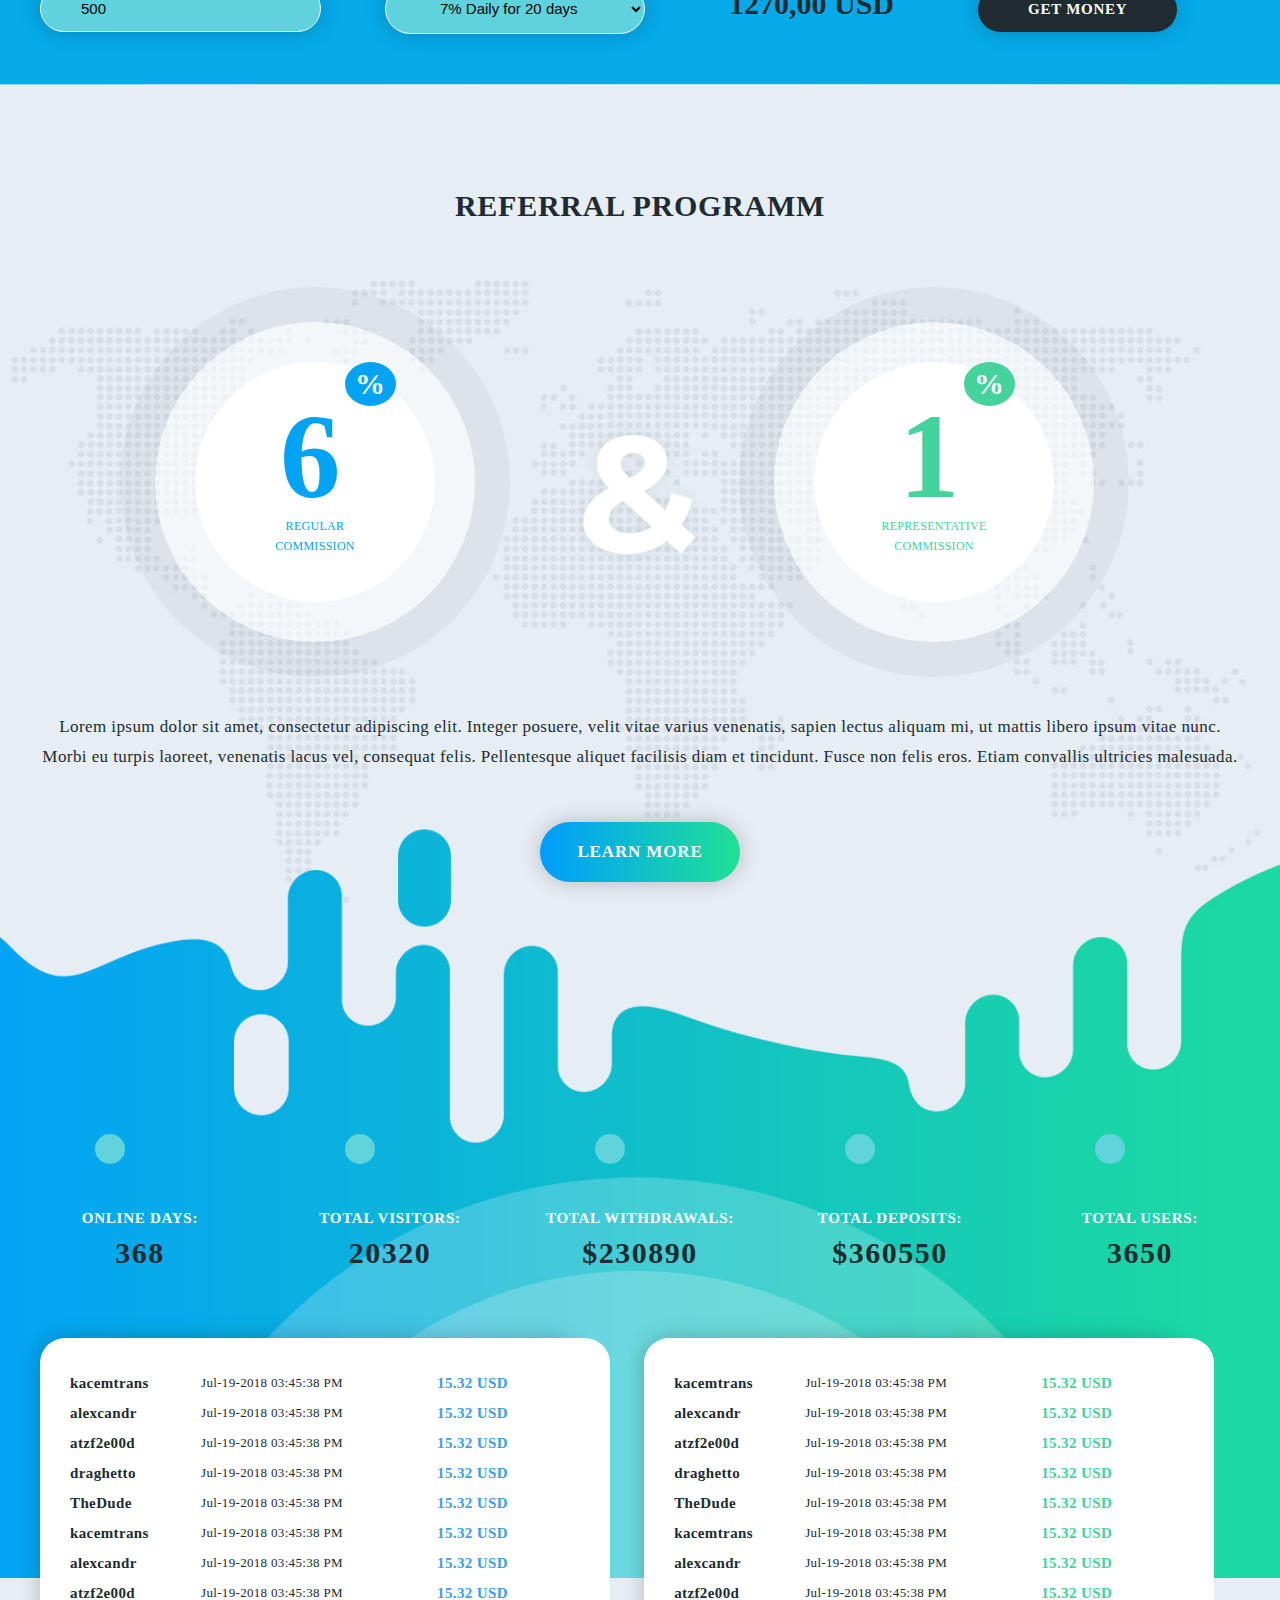
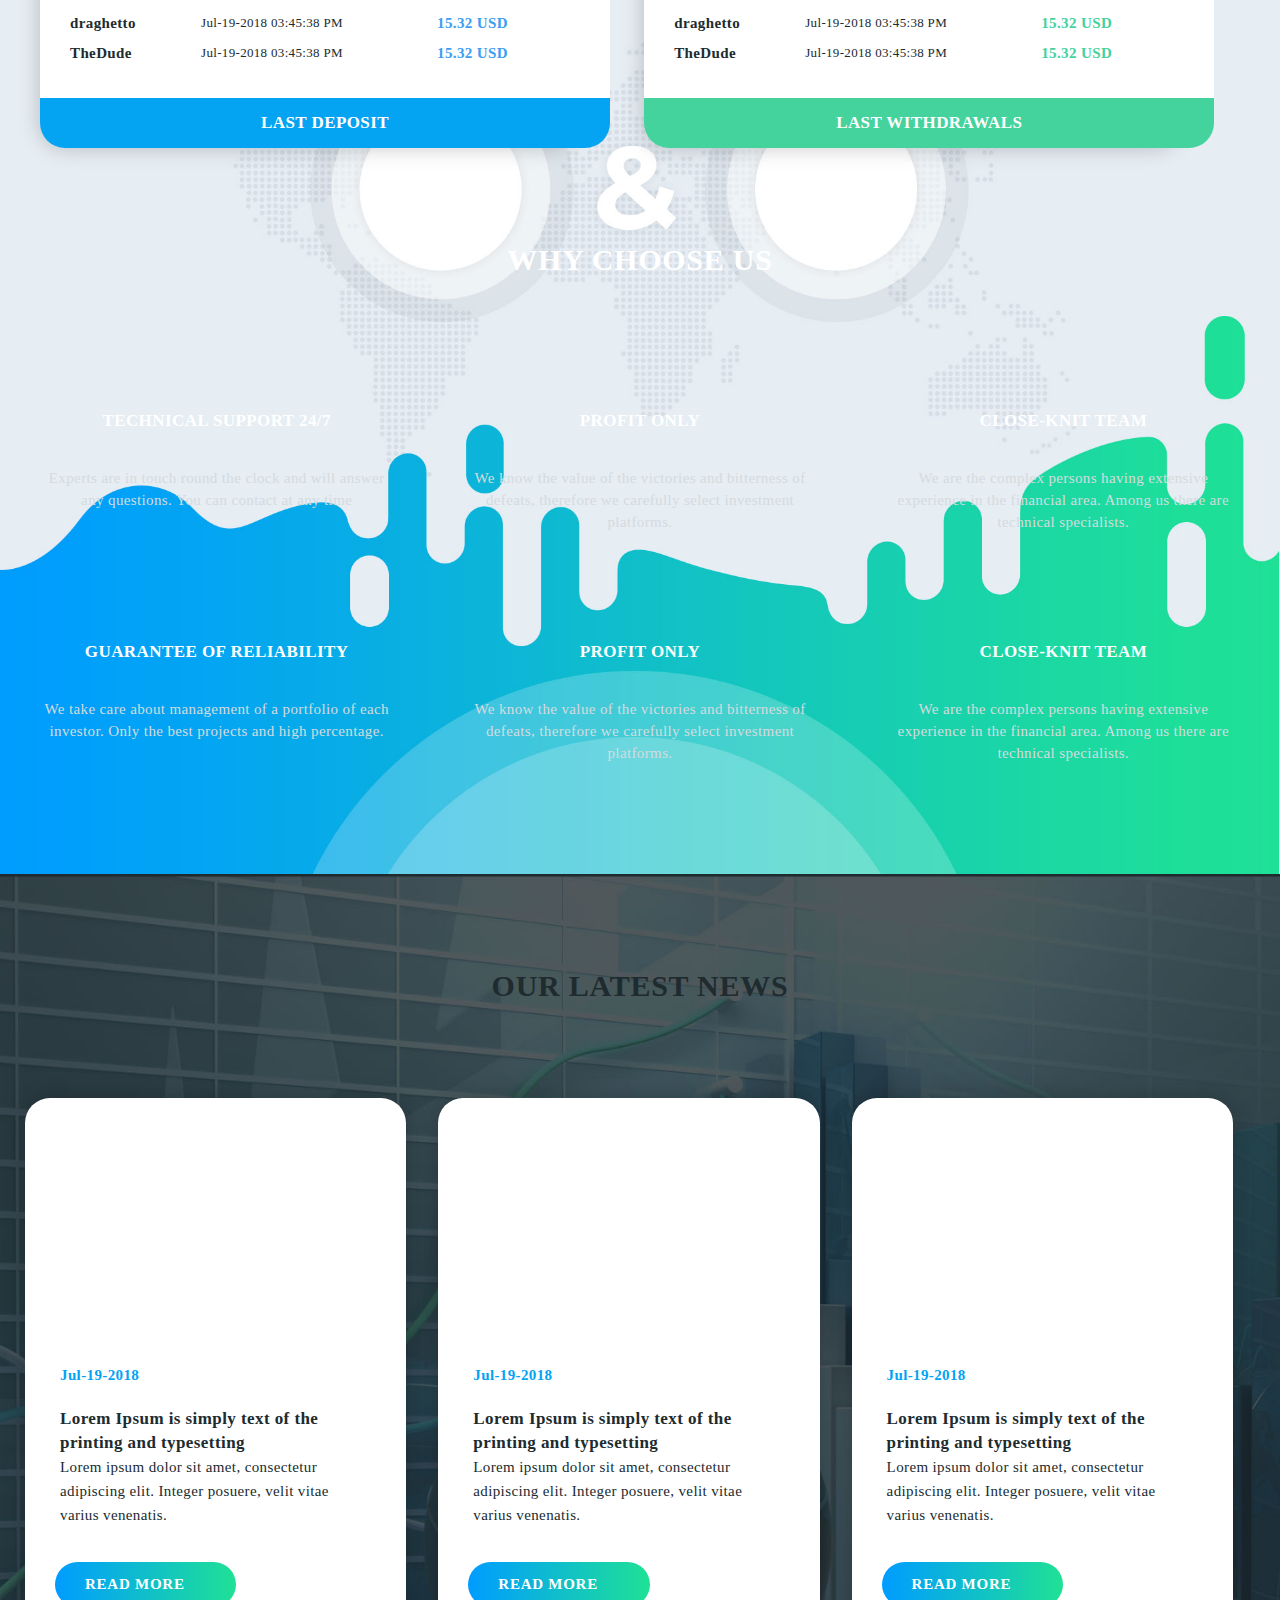
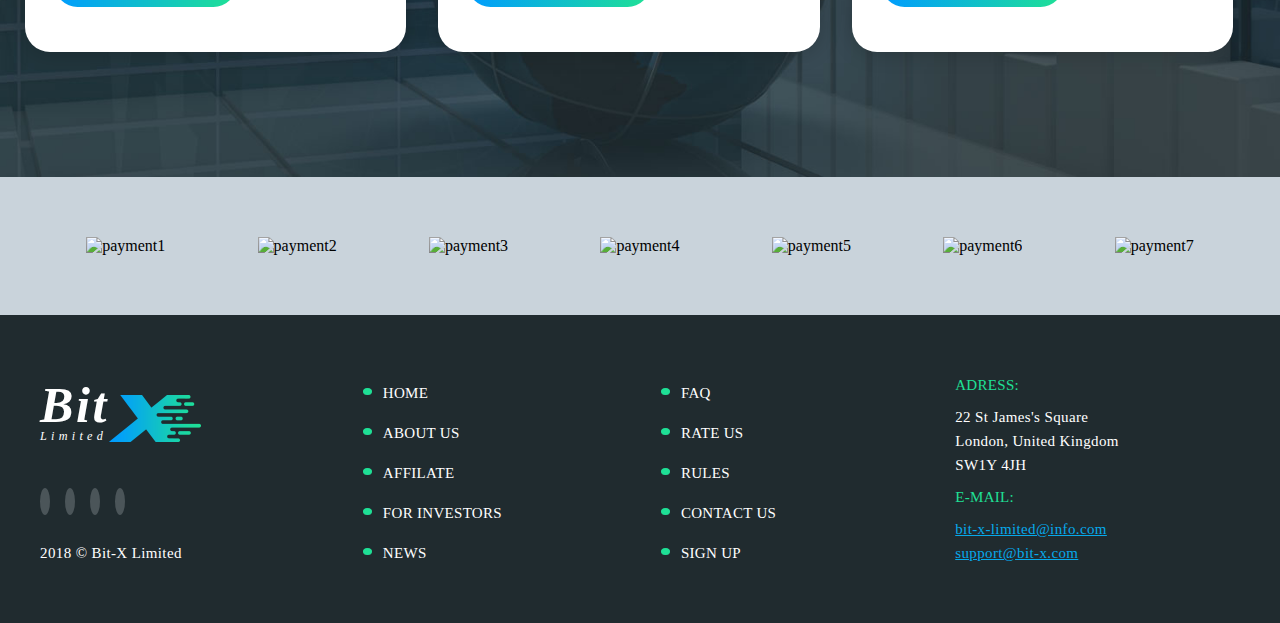
==== commit 14ca67b4: "Внесла правки" ====
--- a/main.html
+++ b/main.html
@@ -2,11 +2,13 @@
 <html lang="en">
 <head>
     <meta charset="UTF-8">
+    <meta name="viewport" content="width=device-width, initial-scale=1.0">
     <title>Main</title>
 
     <link rel="stylesheet" href="fonts/stylesheet.css">
     <link rel="stylesheet" href="fonts/icomoon/style.css">
     <link rel="stylesheet" href="css/style.css">
+    <script type="txt/javascript" src="js/script.js"></script>
 </head>
 <body>
 <div class="bodyWrap">
@@ -59,6 +61,19 @@
                 <a href="#">RATE US</a>
                 <a href="#">RULES</a>
                 <a href="#">CONTACT US</a>
+                <div class="menu1">
+                    <select name="menu1" id="menu1">
+                        <option value="1">HOME</option>
+                        <option value="2">ABOUT US</option>
+                        <option value="3">AFFILATE</option>
+                        <option value="4">FOR INVESTORS</option>
+                        <option value="5">NEWS</option>
+                        <option value="6">FAQ</option>
+                        <option value="7">RATE US</option>
+                        <option value="8">RULES</option>
+                        <option value="9">CONTACT US</option>
+                    </select>
+                </div>
             </div>
         </div>
     </header>
@@ -69,7 +84,7 @@
                     <span class="captionLight">Forex trading with Bit-X:</span>
                     <p>dependability and innovation in trading</p>
                 </div>
-                <div class="wrapper">
+                <div class="wrapper clear">
                     <div class="getStarted">
                         <p class="textBlockLight">A distinguished reputation, innovative approach and profitable working
                             conditions are our <br> main advantages and this is why we're the choice of over one million
--- a/css/style.css
+++ b/css/style.css
@@ -234,6 +234,10 @@
 header .menu {
     background-color: #202b2f;
     margin-top: 30px;
+}
+
+header .menu1 {
+    display: none;
 }
 
 header .menu a {
@@ -850,7 +854,22 @@
     border-radius: 50%;
     width: 240px;
     height: 240px;
+    position: relative;
     box-shadow: 0 0 0 40px rgba(255, 255, 255, 0.55);
+}
+
+.referral .img .left::before,
+.referral .img .right::before {
+    content: '';
+    display: block;
+    position: absolute;
+    border: 35px solid rgba(51,51,51,0.05);
+    border-radius: 50%;
+    z-index: 1;
+    width: calc(100% + 150px);
+    height: calc(100% + 150px);
+    top: -75px;
+    left: -75px;
 }
 
 .referral .img .right {
@@ -1345,6 +1364,7 @@
     display: block;
     margin-top: 30px;
 }
+
 
 footer ul.menu li {
     position: relative;
@@ -1630,6 +1650,10 @@
     padding-left: 80px;
 }
 
+select#navigation {
+    display: none;
+}
+
 .navigation {
     width: 380px;
 }
@@ -1665,7 +1689,7 @@
 }
 
 
-.navigation span:hover {
+.navigation li:hover span {
     color: #3c9ef1;
 }
 
@@ -2168,4 +2192,1118 @@
     display: block;
     text-align: center;
     margin-top: 100px;
-}+}
+
+@media (max-width: 1439px) {
+    .container {
+        width: 1200px;
+    }
+}
+
+@media (max-width: 1199px) {
+    .container {
+        width: 950px;
+    }
+
+    .headWrap .logo {
+        width: 20%;
+    }
+
+    header .menu a + a {
+        margin-left: 32px;
+    }
+
+    .start .caption span {
+        font-size: 30px;
+        line-height: 30px;
+    }
+
+    .start .caption p {
+        font-size: 18px;
+        line-height: 30px;
+    }
+
+    .start {
+        padding-top: 50px;
+    }
+
+    .getStarted .textBlockLight {
+        padding-top: 20px;
+    }
+
+    .getStarted .btnGrad1 {
+        font-size: 17px;
+        line-height: 54px;
+    }
+
+    .graph .img {
+        width: 620px;
+        height: 396PX;
+    }
+
+    .aboutCompany img {
+        width: 200px;
+        height: 300px;
+    }
+
+    .aboutCompany .right .btnColor1 {
+        padding: 0 25px;
+    }
+
+    .aboutCompany .right .btnColor2 {
+        margin-left: 10px;
+        padding: 0 15px;
+    }
+
+    .aboutCompany .right p + p {
+        padding-top: 10px;
+    }
+
+    .aboutCompany .right p {
+        line-height: 22px
+    }
+
+    .referral .img .left::before,
+    .referral .img .right::before {
+        display: none;
+    }
+
+    .plans .item {
+        width: 210px;
+    }
+
+    .plans div[class^="tarif"] {
+        width: 250px;
+    }
+
+    .plans .item .big {
+        font-size: 70px;
+    }
+
+    .plans .item .captionLight {
+        font-size: 20px;
+    }
+
+    .plans .item a {
+        padding: 0 10px;
+    }
+
+    .plans .tarifplan1 .block2 {
+        padding-top: 10px;
+    }
+
+    .plans .tarifplan2 .block2 {
+        padding-top: 35px;
+    }
+
+    .profit .plan {
+        margin-left: 20px;
+    }
+
+    .profit .sum, .profit a {
+        margin-left: 20px;
+    }
+
+
+    .profit .btnColor3 {
+        padding: 0 30px;
+    }
+
+    .profit input {
+        padding: 0 30px;
+    }
+
+    .referral .wrapper .item .img {
+        padding-left: 125px;
+    }
+
+    .referral .img .left, .referral .img .right {
+        width: 220px;
+        height: 220px;
+        box-shadow: 0 0 0 35px rgba(255, 255, 255, 0.55);
+    }
+
+    .referral .img .number {
+        font-size: 100px;
+    }
+
+    .referral .img .right {
+        margin-left: 265px;
+    }
+
+    .referral .point {
+        padding: 0;
+    }
+
+    .referral .point span:last-child {
+        font-size: 25px;
+    }
+
+    .referral ul.table {
+        width: 470px;
+    }
+
+    .referral .lefttable > span {
+        width: 470px;
+    }
+
+    .referral .righttable > span {
+        width: 470px;
+    }
+
+    .advantages .item span[class^="icon"] {
+        margin-left: 105px;
+    }
+
+    .news .img {
+        width: 250px;
+        height: 200px;
+    }
+
+    .news .item a {
+        margin: 35px 100px 45px 30px;
+    }
+
+    .payments .wrapper {
+        width: 950px;
+        height: 138px;
+    }
+
+    .payments img {
+        width: 110px;
+        height: 25px;
+    }
+
+    footer .wrapper .item + .item {
+        margin-left: 110px;
+    }
+
+    .userInfo .info, .userInfo .balance {
+        padding-left: 34px;
+    }
+
+    .balanceImg {
+        padding: 10px;
+        box-shadow: 0 0 0 10px rgba(255, 255, 255, 0.21);
+    }
+
+    .userInfo .balance .balanceImg span {
+        font-size: 3em;
+    }
+
+    .userInfo .btns {
+        padding-left: 30px;
+    }
+
+    .userInfo .balance .text, .userInfo .balance > .balanceImg {
+
+        float: left;
+        vertical-align: middle;
+
+    }
+
+    .userInfo .balance .text {
+        padding-top: 20px;
+        padding-left: 20px;
+    }
+
+    .navigation {
+        width: 260px;
+    }
+
+    header .deposit {
+        width: 660px;
+        margin-left: 25px;
+    }
+
+    header .deposit .item:last-child {
+        padding-left: 55px;
+    }
+
+    header .deposit .item {
+        margin: 25px 10px;
+    }
+
+    .content .dateRef select {
+        padding: 15px 310px 15px 15px;
+    }
+
+    .content .table2 li div {
+        width: 26%;
+        margin: 0 20px;
+    }
+
+}
+
+
+
+
+@media (max-width: 991px) {
+    .container {
+        width: 750px;
+    }
+
+    header .date {
+        display: none;
+    }
+
+    header .subscribe {
+        width: 40%;
+
+    }
+
+
+    header .topline .subscribe [class^="btn"] {
+        padding: 0 5px;
+    }
+
+    .logo .img {
+        width: 75px;
+        height: 40px;
+        background-position: center;
+        background-size: cover;
+    }
+
+    .logo .text span:first-child {
+        font-size: 18px;
+    }
+
+    .logo .text span:last-child {
+        letter-spacing: 0;
+    }
+
+    header .menu a {
+        display: none;
+    }
+
+    header .menu1  {
+        display: block;
+    }
+
+    header .menu1 select {
+        background-color: #3c9ef1;
+        border-radius: 25px;
+    }
+
+    .start .currency {
+        margin-left: 0;
+        float: right;
+    }
+
+    .start .advantages {
+        float: left;
+        margin-top: 50px;
+    }
+
+    .start .advantages ul li, .start .advantages p {
+        padding-top: 20px;
+    }
+
+    .graph {
+        display: none;
+    }
+
+    .aboutCompany img:first-child {
+        margin-left: 75px;
+    }
+
+    .aboutCompany {
+        padding-top: 30px;
+        padding-bottom: 35px;
+    }
+
+    .aboutCompany .left {
+        float: none;
+        width: 100%;
+    }
+
+    .aboutCompany .address {
+        margin-left: 150px;
+    }
+
+    .aboutCompany .left .captionLight {
+
+        font-size: 20px;
+        line-height: 50px;
+        text-align: center;
+        display: block;
+    }
+
+    .aboutCompany .right p {
+        display: block;
+        text-align: center;
+        margin-top: 20px;
+    }
+
+    .aboutCompany .right {
+        width: 100%;
+    }
+
+    .aboutCompany .right a {
+        line-height: 40px;
+        text-align: center;
+        margin-left: 150px;
+    }
+
+    .referral .img .left::before,
+    .referral .img .right::before {
+        display: none;
+    }
+
+    .plans .captionDark {
+        font-size: 20px;
+        line-height: 0;
+    }
+
+    .plans .plan1 {
+        margin-left: 150px;
+        margin-bottom: 20px;
+    }
+
+    .plans .plan2 {
+        margin-left: 150px;
+    }
+
+    .plans .wrapper {
+        margin-top: 30px;
+        padding-bottom: 30px;
+    }
+
+    .profit .sum span:last-child {
+        font-size: 20px;
+    }
+
+    .profit .plan select {
+        padding: 0 20px;
+    }
+
+    .profit input {
+        padding: 0 15px;
+    }
+
+    .profit .btnColor3 {
+        padding: 0 15px;
+        line-height: 30px;
+    }
+
+    .profit .plan {
+        margin-left: 10px;
+    }
+
+    .referral .captionDark {
+        font-size: 20px;
+        line-height: 0;
+    }
+
+    .referral {
+        padding-top: 30px;
+        padding-bottom: 400px;
+    }
+
+    .referral .wrapper {
+        margin-top: 65px;
+    }
+
+    .referral .img .number {
+        font-size: 50px;
+        line-height: 5px;
+        padding-left: 65px;
+    }
+
+    .referral .img .percent {
+        font-size: 15px;
+        padding: 2px 5px;
+        margin-left: 100px;
+    }
+
+    .referral .img .left, .referral .img .right {
+        width: 150px;
+        height: 150px;
+    }
+
+    .referral .textBlockDark {
+        padding-top: 80px;
+    }
+
+    .referral .img .right {
+        margin-left: 215px;
+    }
+
+    .referral a {
+        line-height: 30px;
+        margin-top: 20px;
+    }
+
+    .referral .item [class^="icon"] {
+        font-size: 1em;
+    }
+
+    .referral ul.clear {
+        margin-top: 40px;
+    }
+
+    .referral .point span:nth-child(2) {
+        font-size: 14px;
+        line-height: 15px;
+    }
+
+    .referral .point span:last-child {
+        font-size: 15px;
+    }
+
+    .referral .point:nth-child(3) span:nth-child(2){
+        padding-top: 15px;
+    }
+
+    .referral .table.clear {
+        bottom: -550px;
+    }
+
+    .referral .lefttable {
+        margin-left: 150px;
+    }
+
+    .referral .righttable {
+        float: left;
+        margin-left: 150px;
+        margin-top: 30px;
+    }
+
+    .advantages .captionLight {
+        font-size: 20px
+    }
+
+    .content > .advantages {
+        padding-top: 200px;
+    }
+
+    .advantages .item span[class^="icon"] {
+        margin-left: 80px;
+    }
+
+    .advantages .wrapper {
+        padding-bottom: 20px;
+    }
+
+    .advantages .item {
+        padding: 20px 35px 0;
+    }
+
+    .news {
+        padding-top: 20px;
+        padding-bottom: 25px;
+    }
+
+    .news .captionDark {
+        font-size: 20px;
+        line-height: 0;
+    }
+
+    .news .img {
+        width: 200px;
+        height: 180px;
+    }
+
+    .news .item * {
+        padding: 0 15px;
+    }
+
+    .news .item {
+        padding-top: 15px;
+    }
+
+    .news .item a {
+        margin: 25px 53px 15px 20px;
+        padding: 0 25px;
+    }
+
+    .news .item + .item {
+        margin-left: 15px;
+    }
+
+    .payments .wrapper {
+        width: 100%;
+        height: 88px;
+    }
+
+    .payments img {
+        width: 90px;
+        height: 25px;
+    }
+
+    footer .logo .text span:first-child {
+        font-size: 20px;
+    }
+
+    footer .logo .text span:nth-child(2) {
+        letter-spacing: 0;
+    }
+
+    footer .widgets {
+        margin-top: 35px;
+    }
+
+    footer .widgets a + a {
+        margin-left: 5px;
+    }
+
+    footer {
+        padding: 20px 0;
+    }
+
+    footer .widgets a {
+        font-size: 14px;
+    }
+
+    footer .copyrights {
+        line-height: 24px;
+        letter-spacing: 0;
+        margin-top: 30px;
+    }
+
+    footer .menu a {
+        font-size: 14px;
+        line-height: 33px;
+    }
+
+    footer .wrapper .item + .item {
+        margin-left: 50px;
+    }
+
+    footer .address a {
+        font-size: 14px;
+        line-height: 15px;
+    }
+
+    footer .mail span {
+        font-size: 14px;
+        line-height: 20px;
+    }
+
+    .userInfo .img {
+        display: none;
+    }
+
+    .userInfo .balance > .balanceImg {
+        display: none;
+    }
+
+    .userInfo .balance .text span:nth-child(2) {
+        font-size: 18px;
+    }
+
+    .userInfo .btns a {
+        line-height: 25px;
+        padding: 10px 20px;
+    }
+
+    .userInfo [class^="icon"] {
+        font-size: 1.5em;
+    }
+
+    .userInfo .info, .userInfo .balance {
+        padding-left: 50px;
+    }
+
+    .userInfo .info .point:last-child {
+        padding-top: 20px;
+    }
+
+    .navigation span[class^="icon"] {
+        font-size: 1em;
+    }
+
+    .navigation span {
+        line-height: 50px;
+        font-size: 14px;
+        padding-left: 5px;
+    }
+
+    header .deposit .item:last-child {
+        padding-left: 5px;
+    }
+
+    header .deposit {
+        width: 535px;
+        margin-left: 15px;
+    }
+
+    .navigation {
+        width: 200px;
+    }
+
+    header .navigation, header .deposit {
+
+        float: left;
+        padding: 0 10px;
+    }
+
+    header .deposit .item {
+        margin: 25px 5px;
+    }
+
+    .deposit .item .point > div {
+        padding-left: 5px;
+    }
+
+    .deposit .point + .point {
+        margin-top: 15px;
+    }
+
+    .content.ref .container > .captionDark {
+        font-size: 20px;
+        line-height: 0;
+    }
+
+    .content .records .point {
+        width: 33%;
+        padding: 0px 5px;
+    }
+
+    .content .records span:first-child {
+        font-size: 14px;
+    }
+
+    .content .refSignup {
+        font-size: 20px;
+        padding-top: 35px;
+    }
+
+    .comission > div {
+        padding: 5px 25px;
+    }
+
+    .content .records {
+        margin: 30px 0px 0;
+    }
+
+    .referrals > div {
+        padding: 5px 43px;
+    }
+
+    .activeRef > div {
+        padding: 5px 40px;
+    }
+
+    .content form + form {
+        margin-left: 55px;
+    }
+
+    .content .dateRef select {
+        padding: 15px 200px 15px 15px;
+    }
+
+    .content .table2 li {
+        margin: 10px 0;
+    }
+
+    .content .table2 li div {
+        width: 30%;
+        margin: 5px 3px;
+    }
+
+    .slider li {
+        margin-top: 20px;
+    }
+
+    .content .copyrights {
+        margin-top: 20px;
+    }
+
+}
+
+@media (max-width: 767px) {
+    .container {
+        width: 100%;
+    }
+
+    header .social {
+        display: none;
+    }
+
+    .headWrap .logo {
+        width: 30%;
+    }
+
+    .topline {
+        padding-top: 15px;
+    }
+
+    .start .caption span {
+        font-size: 18px;
+    }
+
+    .start {
+        padding-top: 20px;
+    }
+
+    .start .caption p {
+        font-size: 14px;
+    }
+
+    .getStarted .textBlockLight {
+        font-size: 14px;
+        line-height: 20px;
+    }
+
+    .getStarted .btnGrad1 {
+        font-size: 14px;
+        line-height: 25px;
+        margin-left: calc(100% - 220px);
+        margin-top: 20px;
+        padding: 0 34px;
+    }
+
+    .start .currency {
+        margin-right: 80px;
+        margin-top: 23px;
+    }
+
+    .start .currency span[class^="icon"] {
+        display: none;
+    }
+
+    .start .currency li {
+        padding: 5px 65px;
+    }
+
+    .start .currency {
+        height: 270px;
+    }
+
+    .start .list li span:first-child {
+        font-size: 1em;
+    }
+
+    .start .advantages {
+        margin-top: 20px;
+        margin-left: 70px;
+        padding-bottom: 20px;
+    }
+
+    .start .list li span:nth-child(2) {
+        font-size: 14px;
+        line-height: 20px;
+    }
+
+    .aboutCompany .right p {
+        font-size: 14px;
+    }
+
+    .aboutCompany .right {
+        width: 90%;
+        margin-left: 30px;
+    }
+
+    .aboutCompany {
+        padding-top: 20px;
+        padding-bottom: 25px;
+    }
+
+    .captionLight {
+        line-height: 25px;
+    }
+
+    .aboutCompany .right a {
+        margin-left: 10px;
+    }
+
+    .aboutCompany .btnInfo {
+        padding-top: 20px;
+    }
+
+    ul.list {
+        padding-left: 70px;
+    }
+
+    .referral .img .left::before,
+    .referral .img .right::before {
+        display: none;
+    }
+
+    .plans {
+        padding-top: 20px;
+    }
+
+    .plans .plan1 {
+        margin-left: 20px;
+    }
+
+    .plans .block1 li:first-child {
+        padding-top: 10px;
+    }
+
+    .plans [class^="tarif"] .block1 span:last-child {
+        font-size: 15px;
+    }
+
+    .plans .block1 li + li {
+        padding-top: 10px;
+    }
+
+    .plans .block2 {
+        line-height: 20px;
+    }
+
+    .plans .block1 li + li {
+        padding-top: 5px;
+    }
+
+    .plans .item .captionLight {
+        padding-top: 5px;
+    }
+
+    .plans .item .big {
+        font-size: 50px;
+        padding-top: 70px;
+    }
+
+    .plans .item, .plans div[class^="tarif"] {
+        height: 340px;
+    }
+
+    .plans .plan2 {
+        margin-left: 20px;
+    }
+
+    .amount input {
+        width: 100px;
+    }
+
+    .profit .plan {
+        margin-left: 20px;
+    }
+
+    .profit .btnColor3 {
+        display: block;
+        margin-top: 20px;
+        margin-left: 160px;
+        width: 150px;
+    }
+
+    .profit {
+        padding-bottom: 20px;
+        padding-top: 10px;
+    }
+
+    .referral .wrapper .item .img {
+        padding-left: 40px;
+    }
+
+    .referral .img .right {
+        margin-left: 110px;
+    }
+
+    .referral .item [class^="icon"] {
+        display: none;
+    }
+
+    .referral ul.clear {
+        margin-top: 20px;
+    }
+
+    .referral ul:last-child {
+        display: block;
+        margin-top: 20px;
+    }
+
+    .advantages .item span[class^="icon"] {
+        display: none;
+    }
+
+    .advantages .item {
+        width: 50%;
+        padding: 0 35px;
+    }
+
+    .advantages .item {
+        padding-top: 15px;
+    }
+
+    .advantages .item span:nth-child(2) {
+        padding-top: 10px;
+    }
+
+    .referral .point {
+        width: 30%;
+    }
+
+    .referral .point:first-child {
+    margin-left: 30px;
+    }
+
+    .referral .point:nth-child(4) {
+        margin-left: 100px;
+    }
+
+    .referral .lefttable {
+        margin-left: 10px;
+    }
+
+    .referral .lefttable {
+        width: 100%;
+    }
+
+    .referral .righttable {
+        margin-left: 10px;
+    }
+
+    .news {
+        display: none;
+    }
+
+.payments {
+    display: none;
+}
+
+    .content > .advantages {
+        padding-top: 150px;
+    }
+
+    .advantages .captionLight {
+        line-height: 60px;
+    }
+
+    .advantages .item span:nth-child(2) {
+        padding-top: 0px;
+    }
+
+    footer .wrapper .item:nth-child(2),
+    footer .wrapper .item:nth-child(3){
+        display: none;
+    }
+
+    footer .wrapper .item:first-child {
+        margin-left: 50px;
+    }
+
+    header .topline .headWrap .user {
+        display: none;
+    }
+
+    header .logo.ref {
+        width: 25%;
+    }
+
+    .content .upline .img {
+        display: none;
+    }
+
+    header .headWrap .btnColor1 {
+        padding: 0 5px;
+        margin-left: 50px;
+    }
+
+    .userInfo .balance {
+        margin-left: 10px;
+        margin-top: 20px;
+    }
+
+    [class^="icon"] {
+        font-size: 1em;
+    }
+
+     .userInfo .balance {
+        padding-left: 10px;
+    }
+
+    .userInfo .btns a {
+        padding: 5px 20px;
+        margin-top: 20px;
+    }
+
+    .userInfo .info  {
+        padding-left: 50px;
+    }
+
+    ul.navigation {
+        display: none;
+    }
+
+    select#navigation {
+        display: block;
+        border-radius: 25px;
+        background-color: #1ede99;
+        margin: 20px 20px;
+    }
+
+    header .deposit .item {
+        float: none;
+        padding-left: 20px;
+    }
+
+    header .deposit {
+        width: 315px;
+        margin-left: 105px;
+    }
+
+    .userInfo [class^="icon"] {
+        display: none;
+    }
+
+    .userInfo .btns .btnColor1,
+    .userInfo .btns .btnColor2 {
+        float: left;
+        margin-left: 50px;
+    }
+
+    .userInfo .btns .btnColor2 {
+        margin-top: 20px;
+    }
+
+    header .deposit a {
+        line-height: 35px;
+        margin-top: 15px;
+    }
+
+    .content .records .point {
+        width: 50%;
+        margin-left: 120px;
+        margin-top: 20px;
+    }
+
+    .content .item .dateRef > div {
+        margin-left: 70px;
+    }
+
+    .content .item form {
+        width: 100%;
+    }
+
+    .content form + form {
+        margin-left: 2px;
+        margin-top: 10px;
+    }
+
+    .content .yourRef {
+        margin-top: 20px;
+    }
+
+    .content .table2 {
+        margin-top: 20px;
+    }
+
+    .content .table2 li .textBlockDark {
+        width: 80%;
+        margin: 2px 2px;
+    }
+
+    .content .table2 li div {
+        width: 48%;
+    }
+
+    ul.navigation {
+        display: none;
+    }
+
+}
+
+
+
+
+
+
+
+
+
+
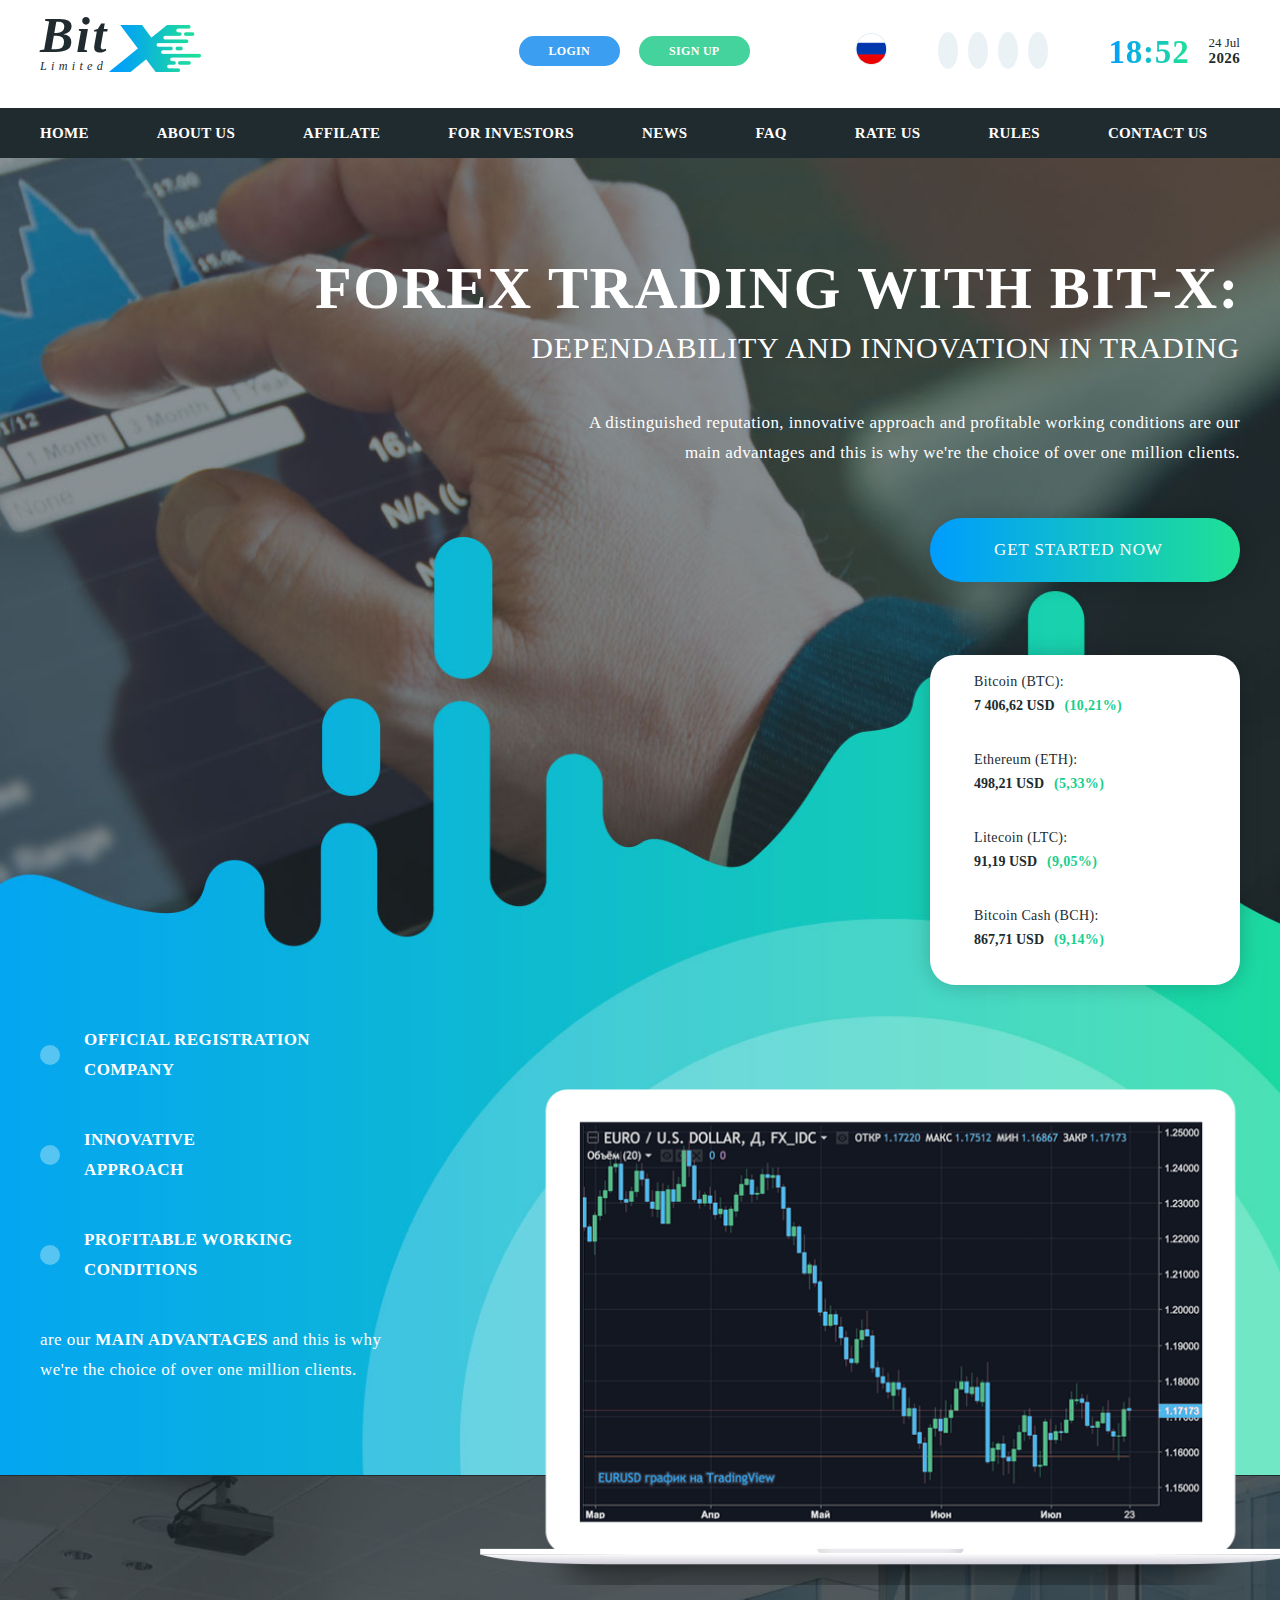
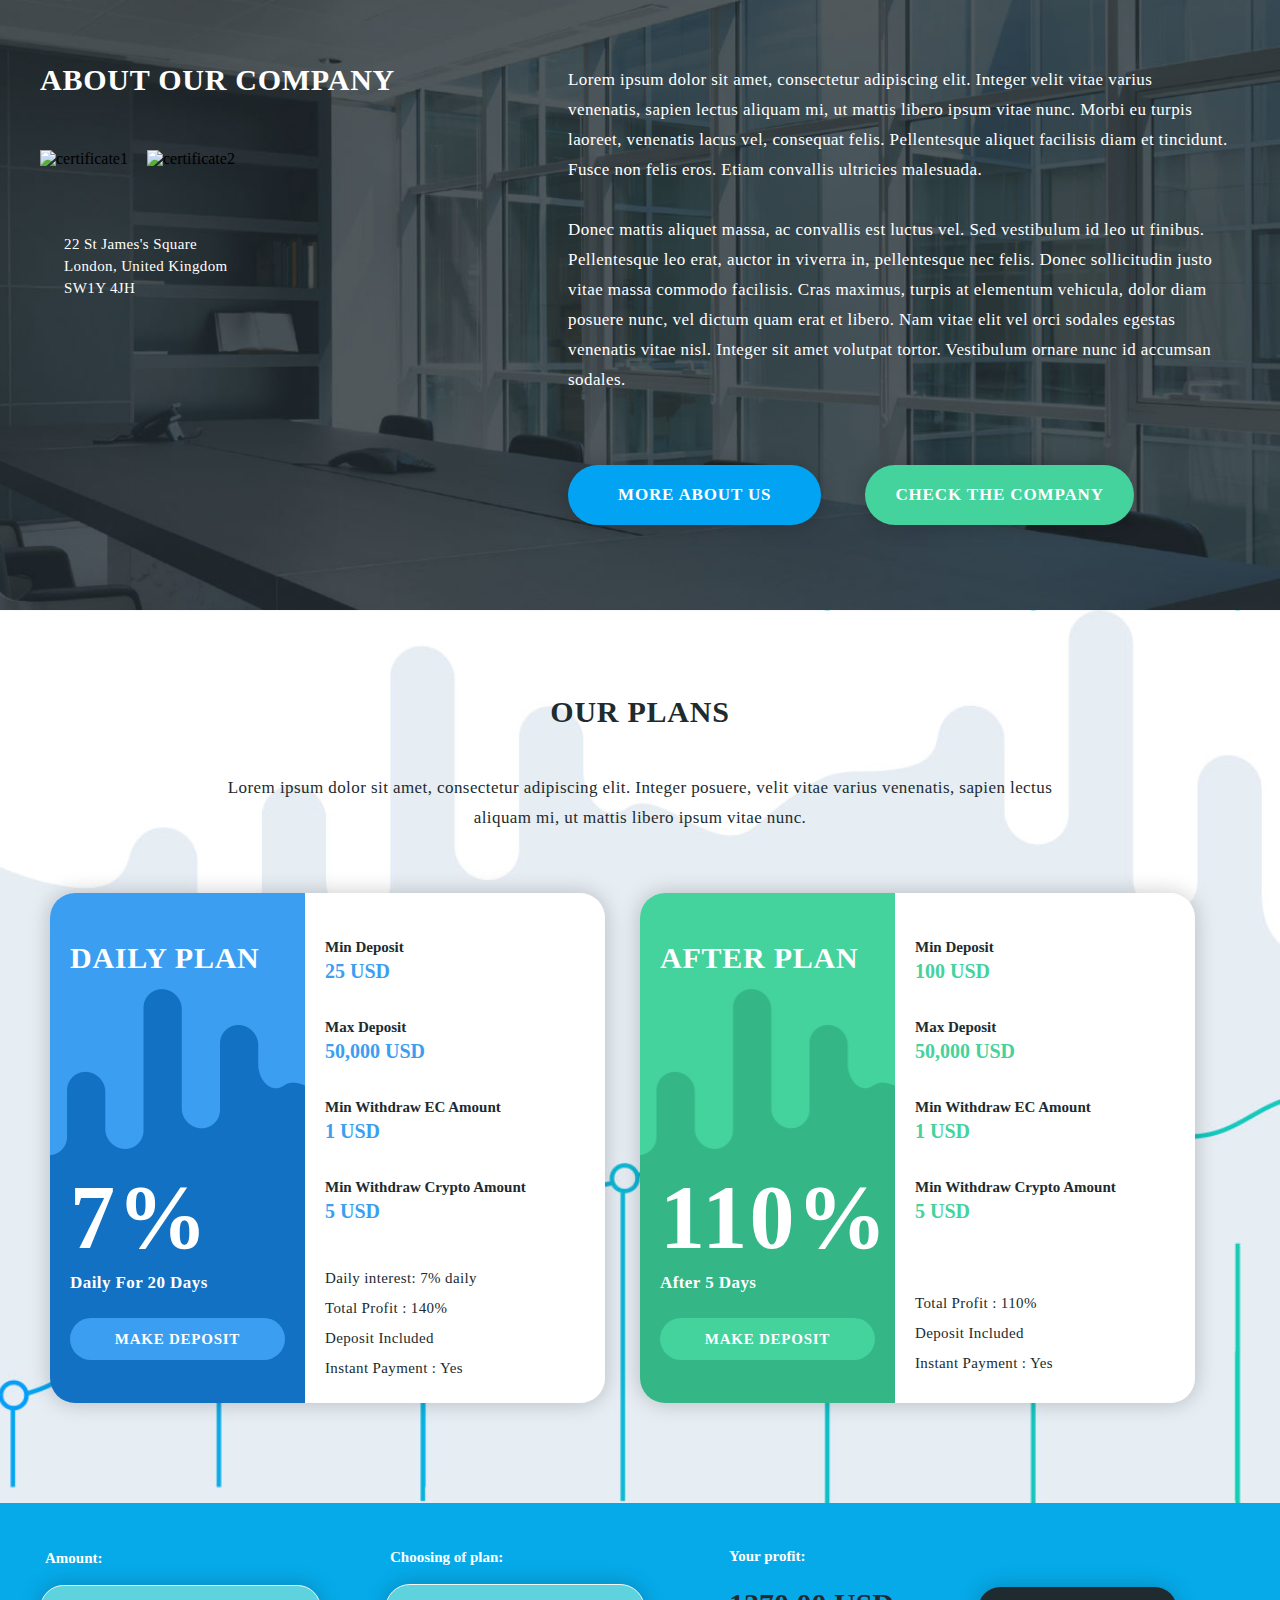
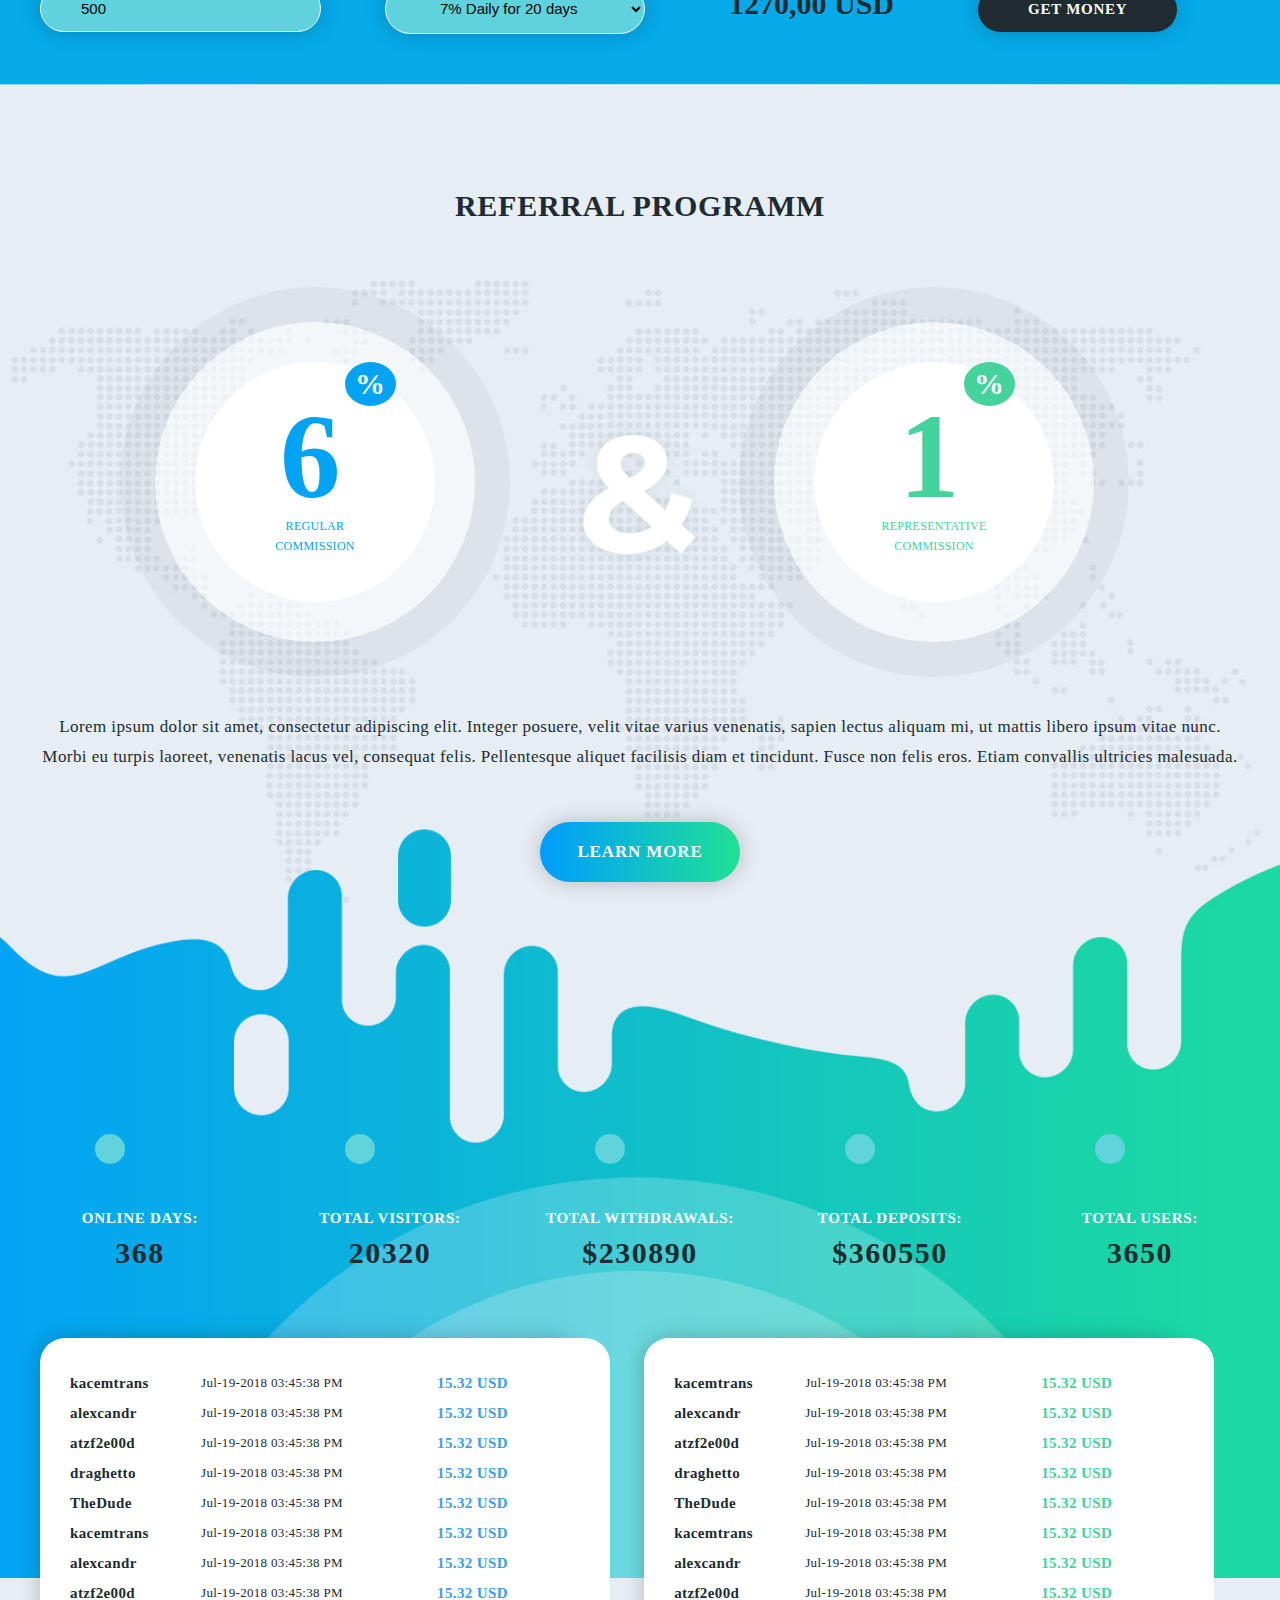
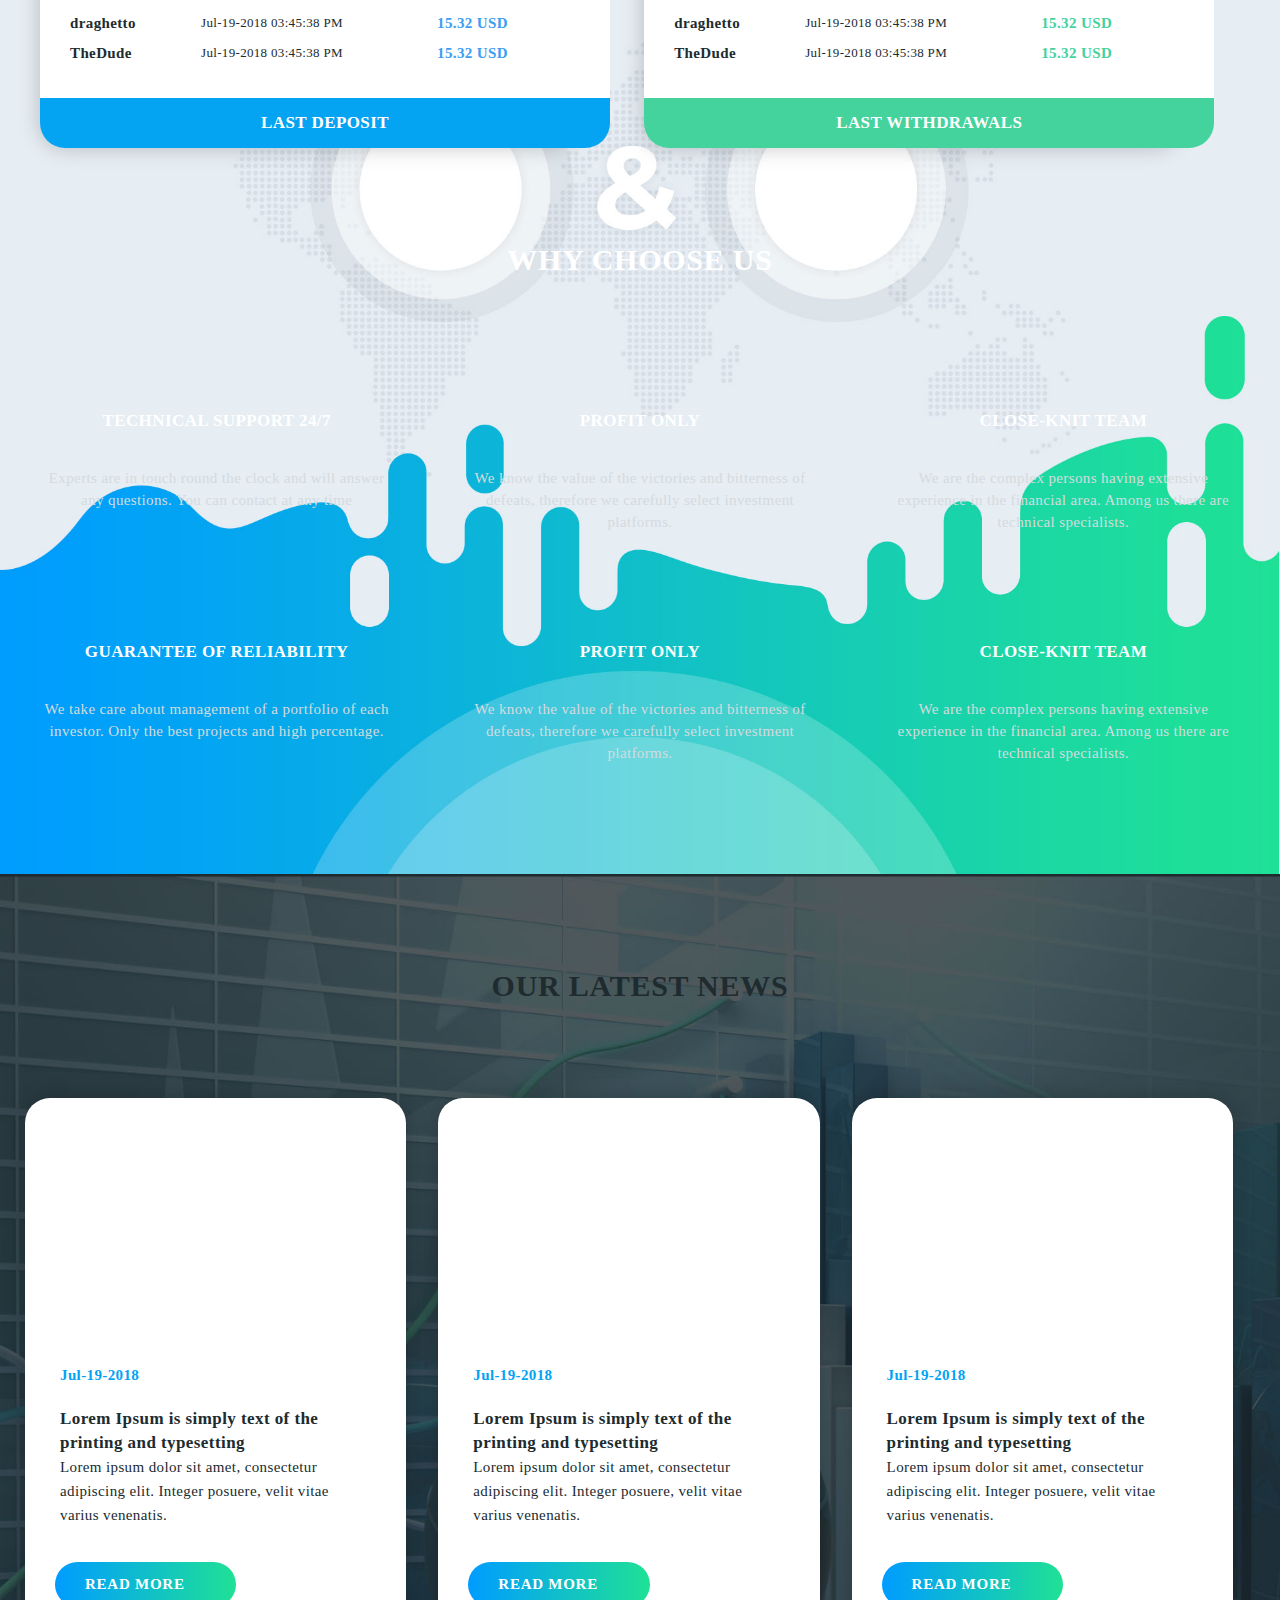
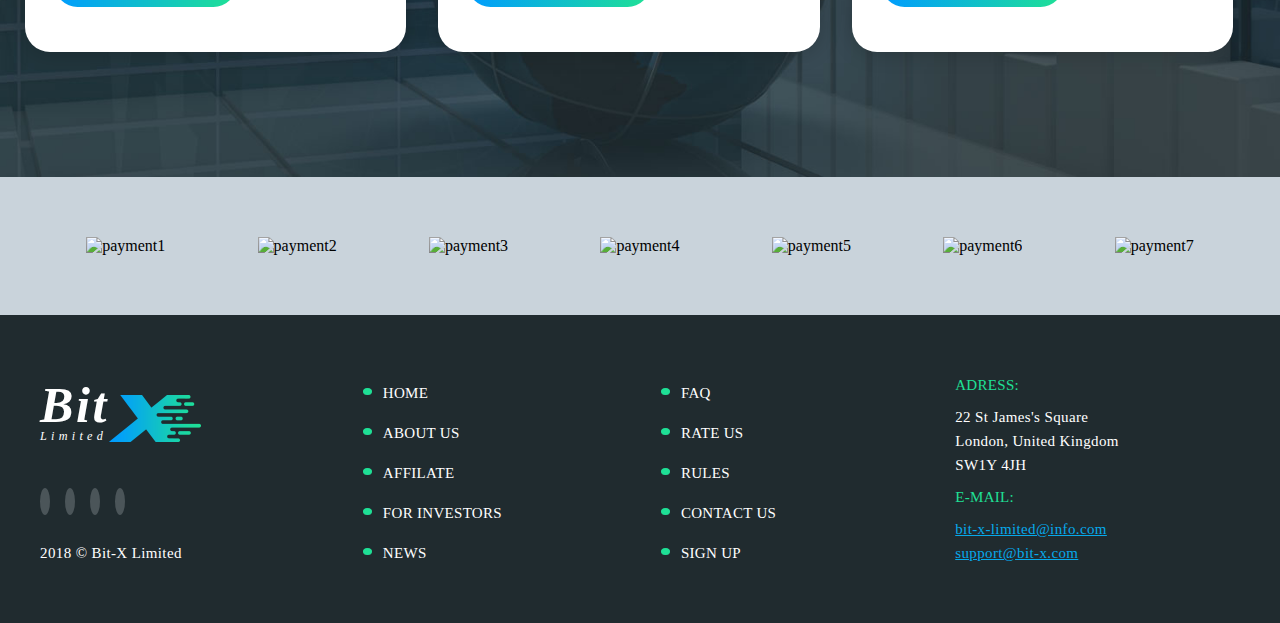
==== commit 7c460496: "Подключила script.js и библиотеку jquery" ====
--- a/main.html
+++ b/main.html
@@ -8,7 +8,8 @@
     <link rel="stylesheet" href="fonts/stylesheet.css">
     <link rel="stylesheet" href="fonts/icomoon/style.css">
     <link rel="stylesheet" href="css/style.css">
-    <script type="txt/javascript" src="js/script.js"></script>
+    <script type="text/javascript" src="js/jquery-3.3.1.min.js"></script>
+    <script type="text/javascript" src="js/script.js"></script>
 </head>
 <body>
 <div class="bodyWrap">
@@ -40,10 +41,10 @@
                         <a href="#" class="icon-18"></a>
                     </div>
                     <div class="date clear">
-                        <span class="clock grad">20:47</span>
-                        <div class="day">
-                            <span>05 Jun</span>
-                            <span>2018</span>
+                        <span class="clock grad" id="time">20:47</span>
+                        <div class="day" >
+                            <span class="date" id="date">05 Jun</span>
+                            <span class="year" id="year">2018</span>
                         </div>
                     </div>
                 </div>
--- a/css/style.css
+++ b/css/style.css
@@ -2207,6 +2207,11 @@
 
     .headWrap .logo {
         width: 20%;
+        padding-left: 10px;
+    }
+
+    .headWrap .social {
+        padding-right: 5px;
     }
 
     header .menu a + a {
@@ -2503,8 +2508,8 @@
         display: none;
     }
 
-    .aboutCompany img:first-child {
-        margin-left: 75px;
+    .aboutCompany .address a {
+        font-size: 3em;
     }
 
     .aboutCompany {
@@ -2515,10 +2520,12 @@
     .aboutCompany .left {
         float: none;
         width: 100%;
+        text-align: center;
     }
 
     .aboutCompany .address {
         margin-left: 150px;
+        padding-top: 45px;
     }
 
     .aboutCompany .left .captionLight {
@@ -2710,6 +2717,11 @@
 
     .news .item {
         padding-top: 15px;
+        width: 32%;
+    }
+
+    .news .wrapper {
+        margin: 30px 0 0;
     }
 
     .news .item a {
@@ -2767,7 +2779,7 @@
     }
 
     footer .wrapper .item + .item {
-        margin-left: 50px;
+        margin-left: 60px;
     }
 
     footer .address a {
@@ -2921,6 +2933,10 @@
         display: none;
     }
 
+    .headWrap div + div {
+        text-align: center;
+    }
+
     .headWrap .logo {
         width: 30%;
     }
@@ -2929,8 +2945,17 @@
         padding-top: 15px;
     }
 
+    header .menu1 select {
+        margin-left: 10px;
+    }
+
+    .start .caption {
+        padding-right: 10px;
+    }
+
     .start .caption span {
         font-size: 18px;
+
     }
 
     .start {
@@ -2939,19 +2964,22 @@
 
     .start .caption p {
         font-size: 14px;
+
     }
 
     .getStarted .textBlockLight {
         font-size: 14px;
         line-height: 20px;
+        padding-right: 10px;
     }
 
     .getStarted .btnGrad1 {
         font-size: 14px;
         line-height: 25px;
-        margin-left: calc(100% - 220px);
+        margin-left: calc(100% - 230px);
         margin-top: 20px;
         padding: 0 34px;
+        margin-right: 10px;
     }
 
     .start .currency {
@@ -2977,7 +3005,7 @@
 
     .start .advantages {
         margin-top: 20px;
-        margin-left: 70px;
+        margin-left: 50px;
         padding-bottom: 20px;
     }
 
@@ -3000,16 +3028,51 @@
         padding-bottom: 25px;
     }
 
+    .aboutCompany .left {
+        margin-left: 5px;
+    }
+
+    .aboutCompany .address {
+        padding-top: 35px;
+        margin-left: 50px;
+    }
+
     .captionLight {
         line-height: 25px;
     }
 
     .aboutCompany .right a {
-        margin-left: 10px;
+        margin-left: 5px;
     }
 
     .aboutCompany .btnInfo {
         padding-top: 20px;
+    }
+
+    .aboutCompany .right {
+        width: 80%;
+        margin-left: 55px;
+    }
+
+    .aboutCompany .right .btnColor2 {
+        margin-left: 10px;
+        padding: 0 5px;
+    }
+
+    .aboutCompany img {
+        padding-top: 15px;
+    }
+
+    .plans div[class^="tarif"] {
+        width: 240px;
+    }
+
+    .plans .item, .plans div[class^="tarif"] {
+        height: 370px;
+    }
+
+    .aboutCompany .right .btnColor1 {
+        padding: 0 15px;
     }
 
     ul.list {
@@ -3059,7 +3122,7 @@
     }
 
     .plans .item, .plans div[class^="tarif"] {
-        height: 340px;
+        height: 370px;
     }
 
     .plans .plan2 {
@@ -3067,11 +3130,20 @@
     }
 
     .amount input {
-        width: 100px;
+        width: 79px;
+    }
+
+    .profit .wrapper {
+        width: 90%;
+        margin-left: 10px;
+    }
+
+    .profit .sum, .profit a {
+        margin-left: 10px;
     }
 
     .profit .plan {
-        margin-left: 20px;
+        margin-left: 10px;
     }
 
     .profit .btnColor3 {
@@ -3112,8 +3184,8 @@
     }
 
     .advantages .item {
-        width: 50%;
-        padding: 0 35px;
+        width: 46%;
+        padding: 0 15px;
     }
 
     .advantages .item {
@@ -3124,12 +3196,16 @@
         padding-top: 10px;
     }
 
+    .advantages .wrapper {
+        margin-left: 5px;
+    }
+
     .referral .point {
         width: 30%;
     }
 
     .referral .point:first-child {
-    margin-left: 30px;
+    margin-left: 20px;
     }
 
     .referral .point:nth-child(4) {
@@ -3147,6 +3223,8 @@
     .referral .righttable {
         margin-left: 10px;
     }
+
+
 
     .news {
         display: none;
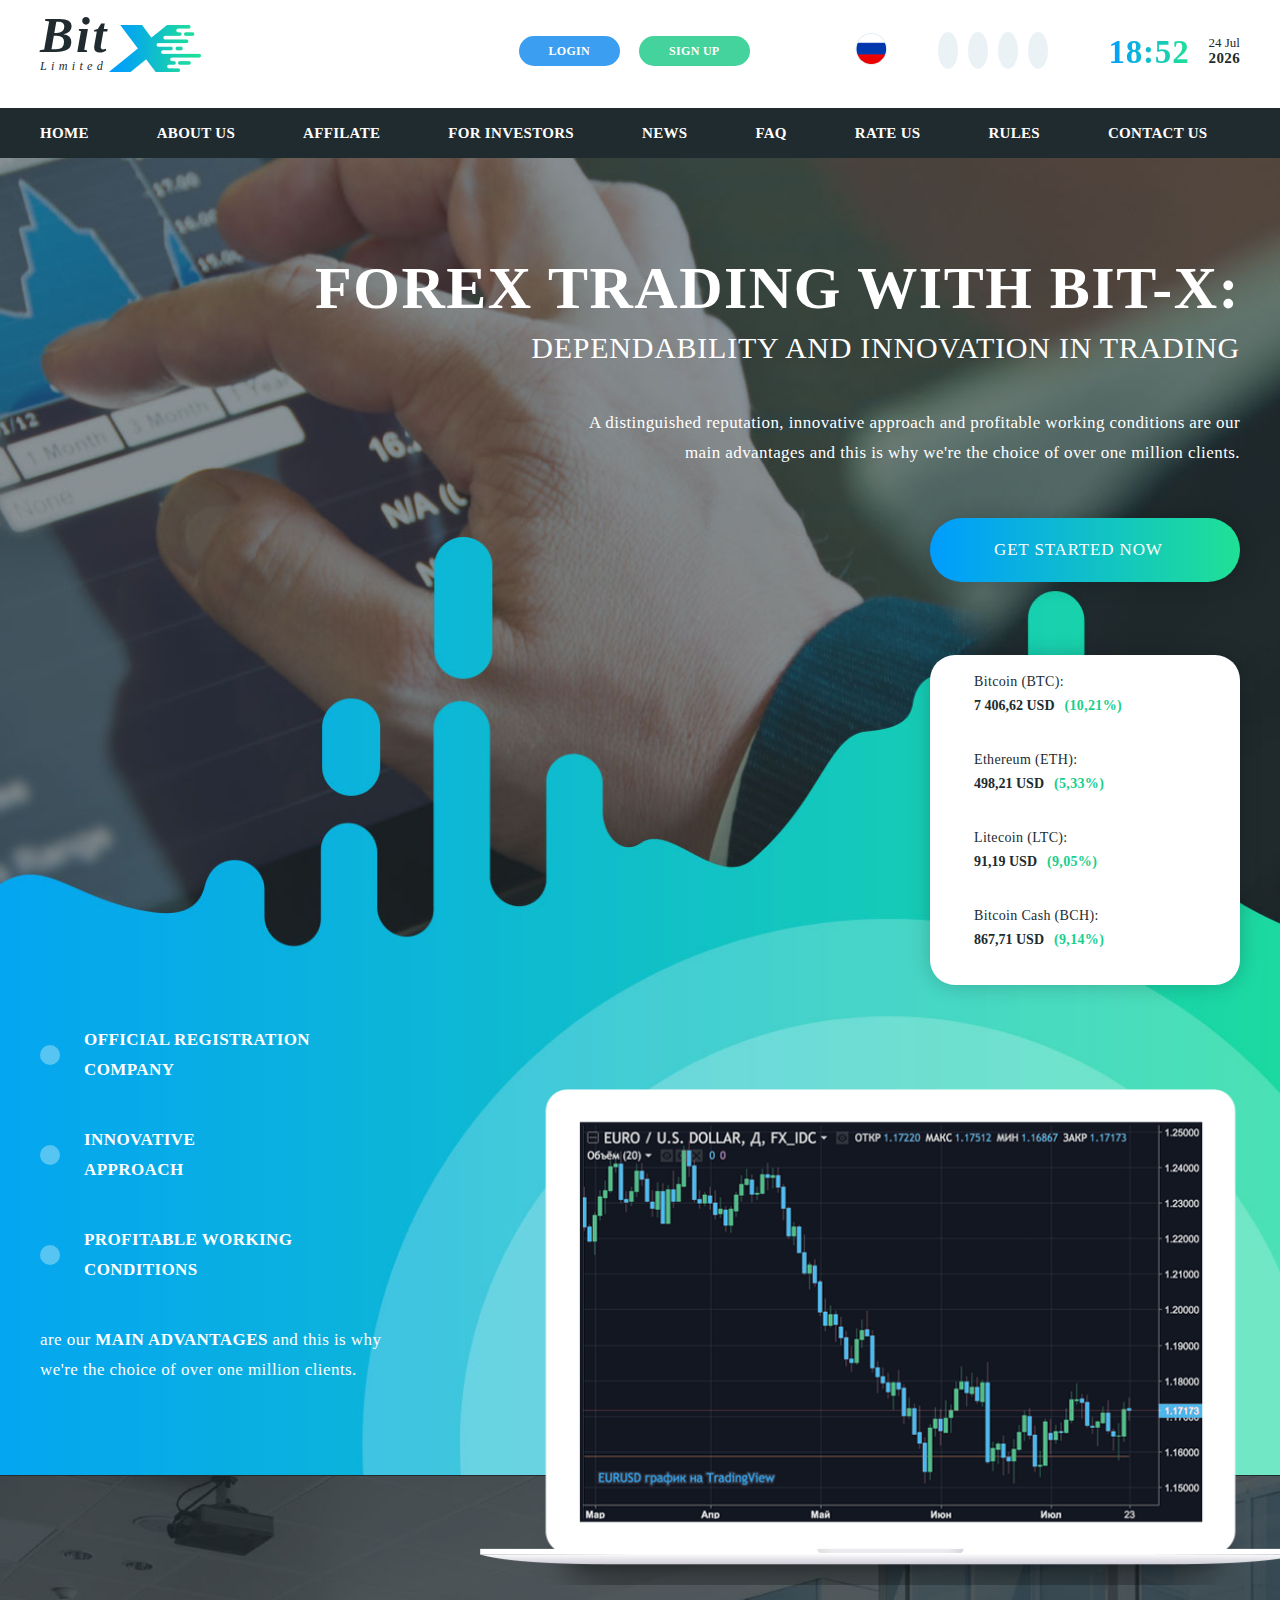
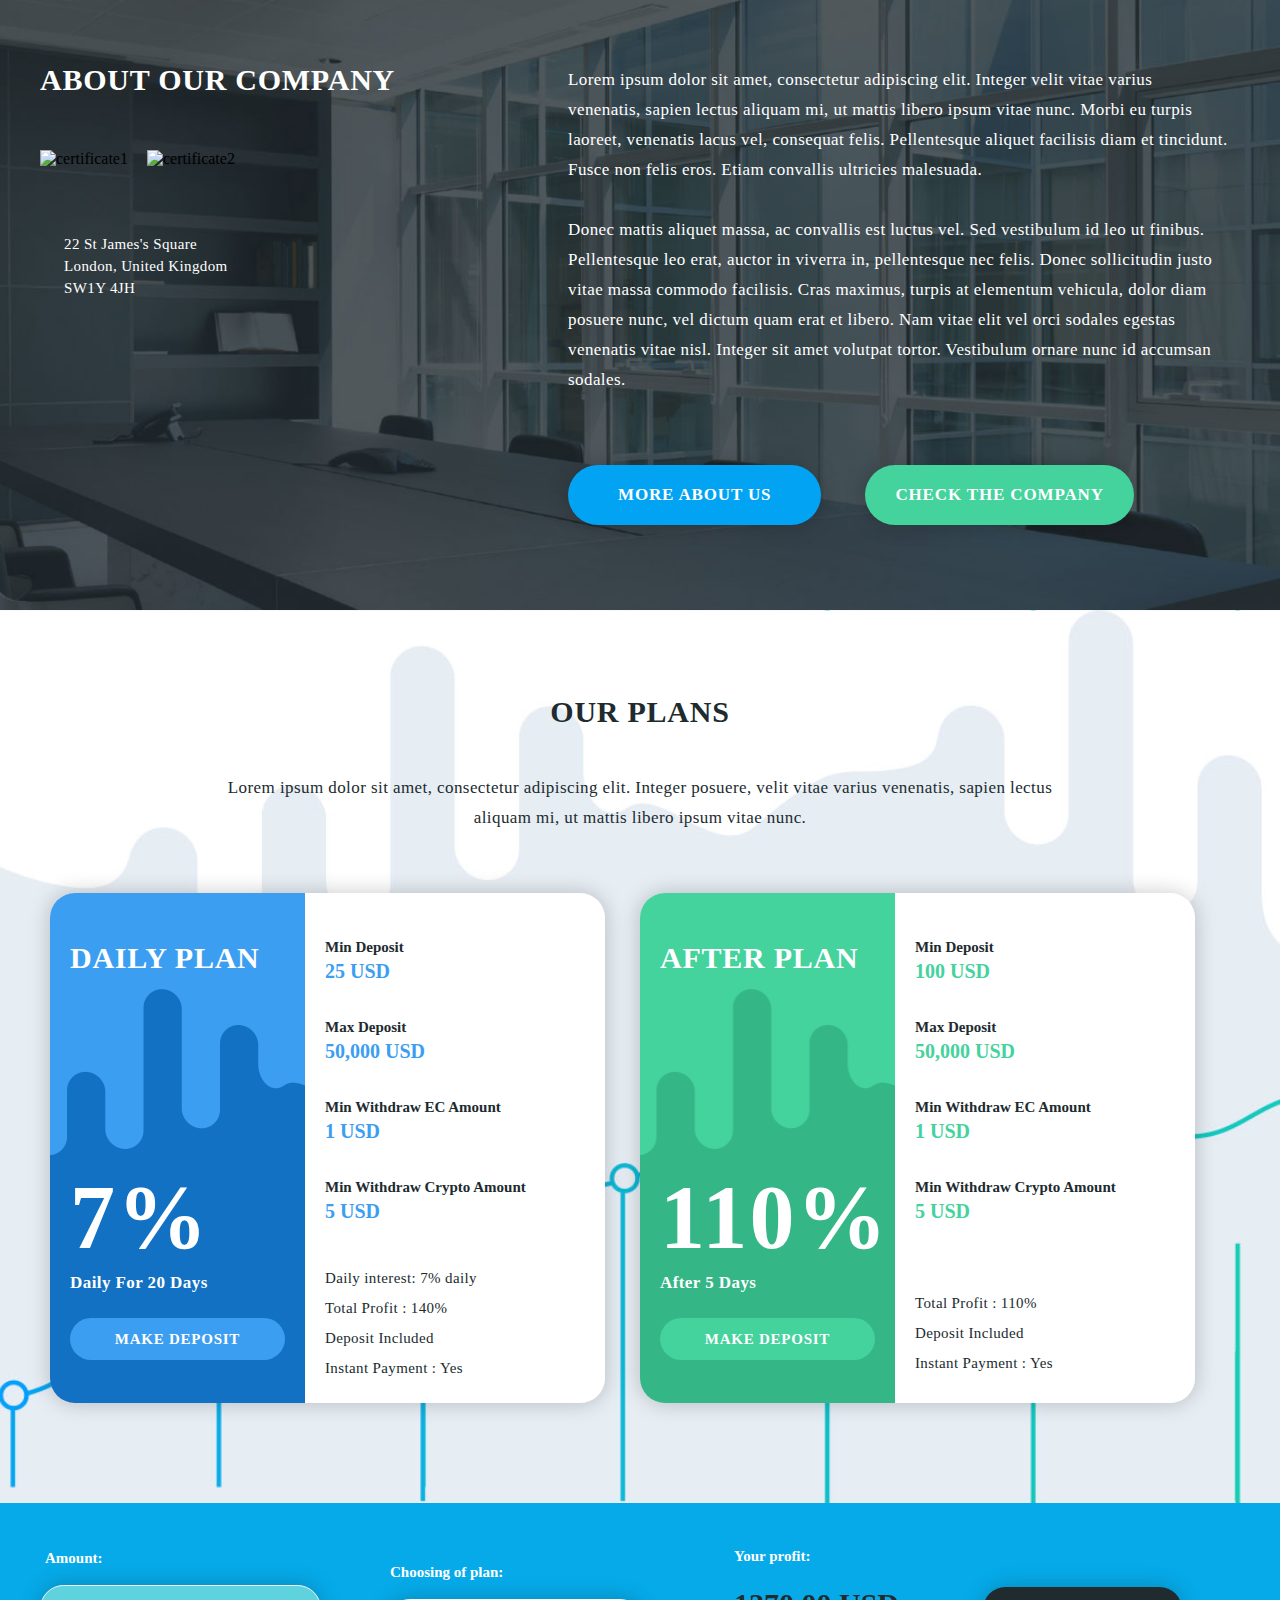
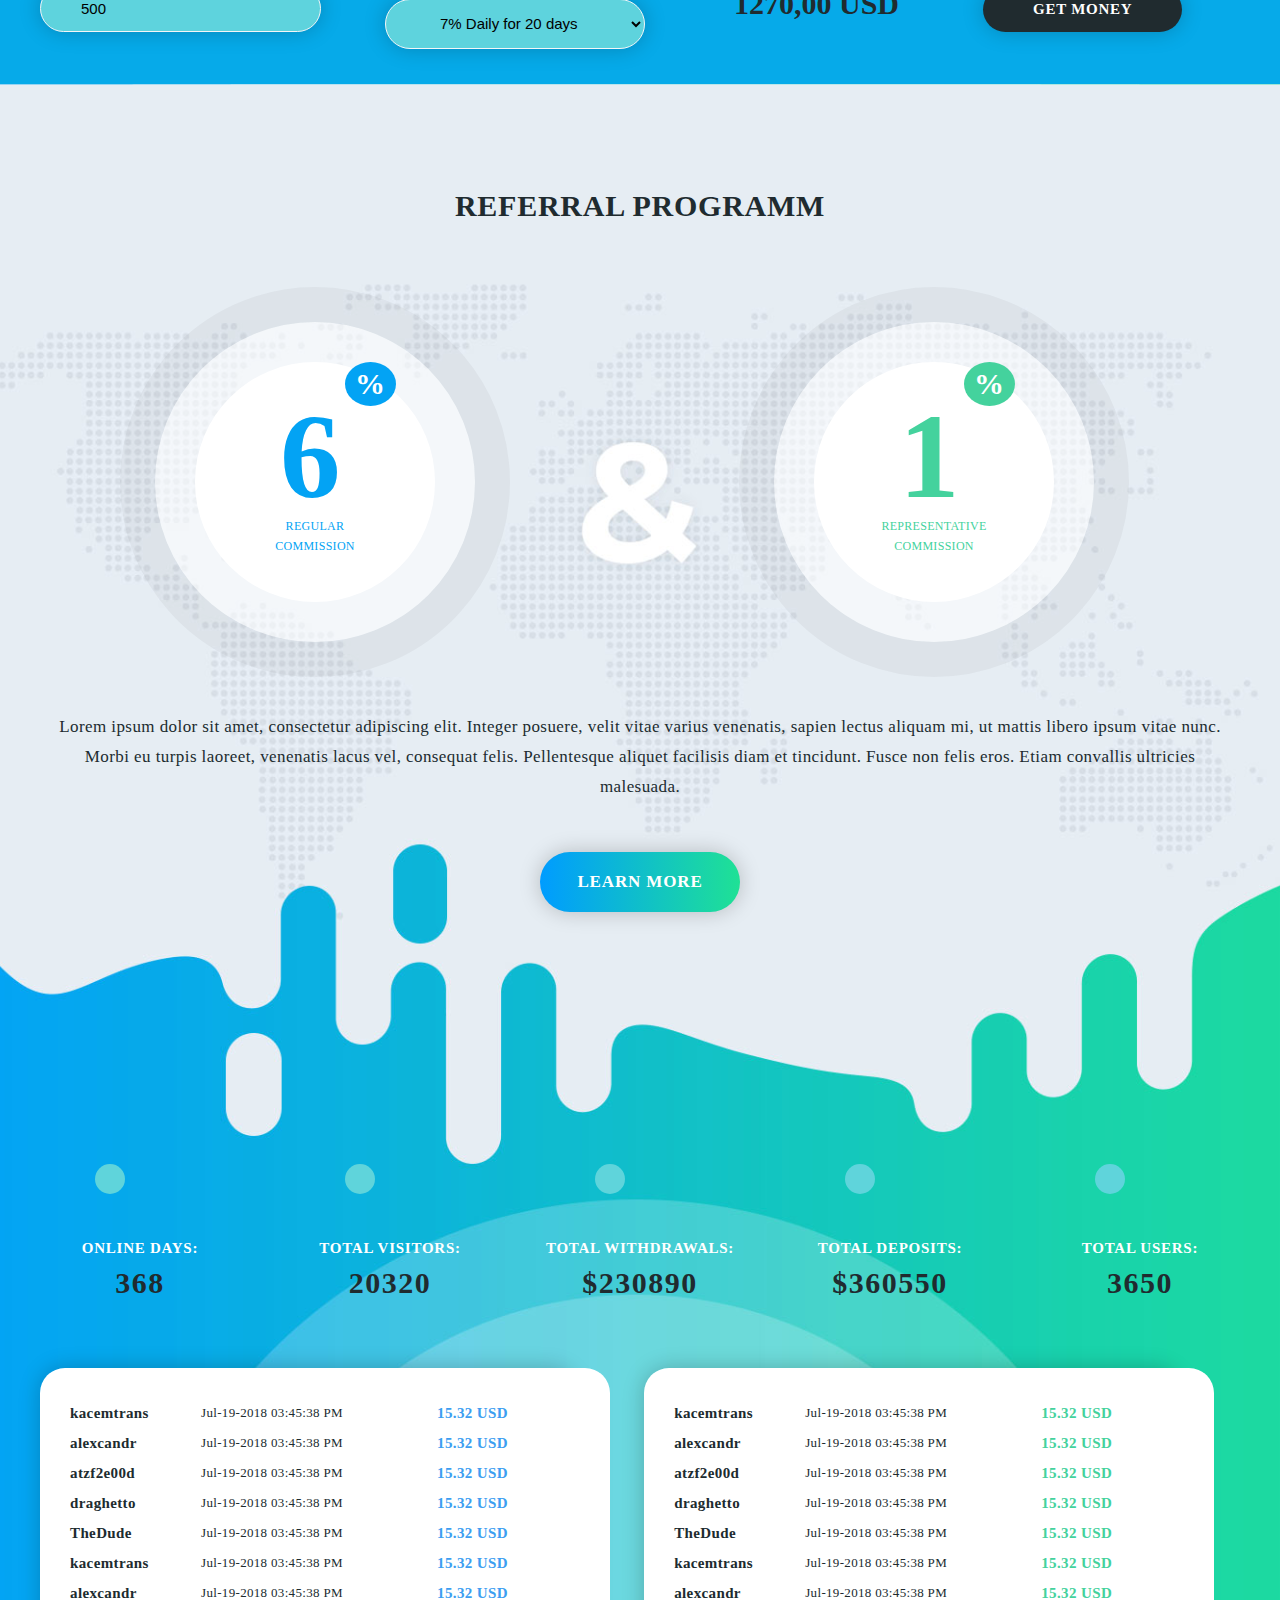
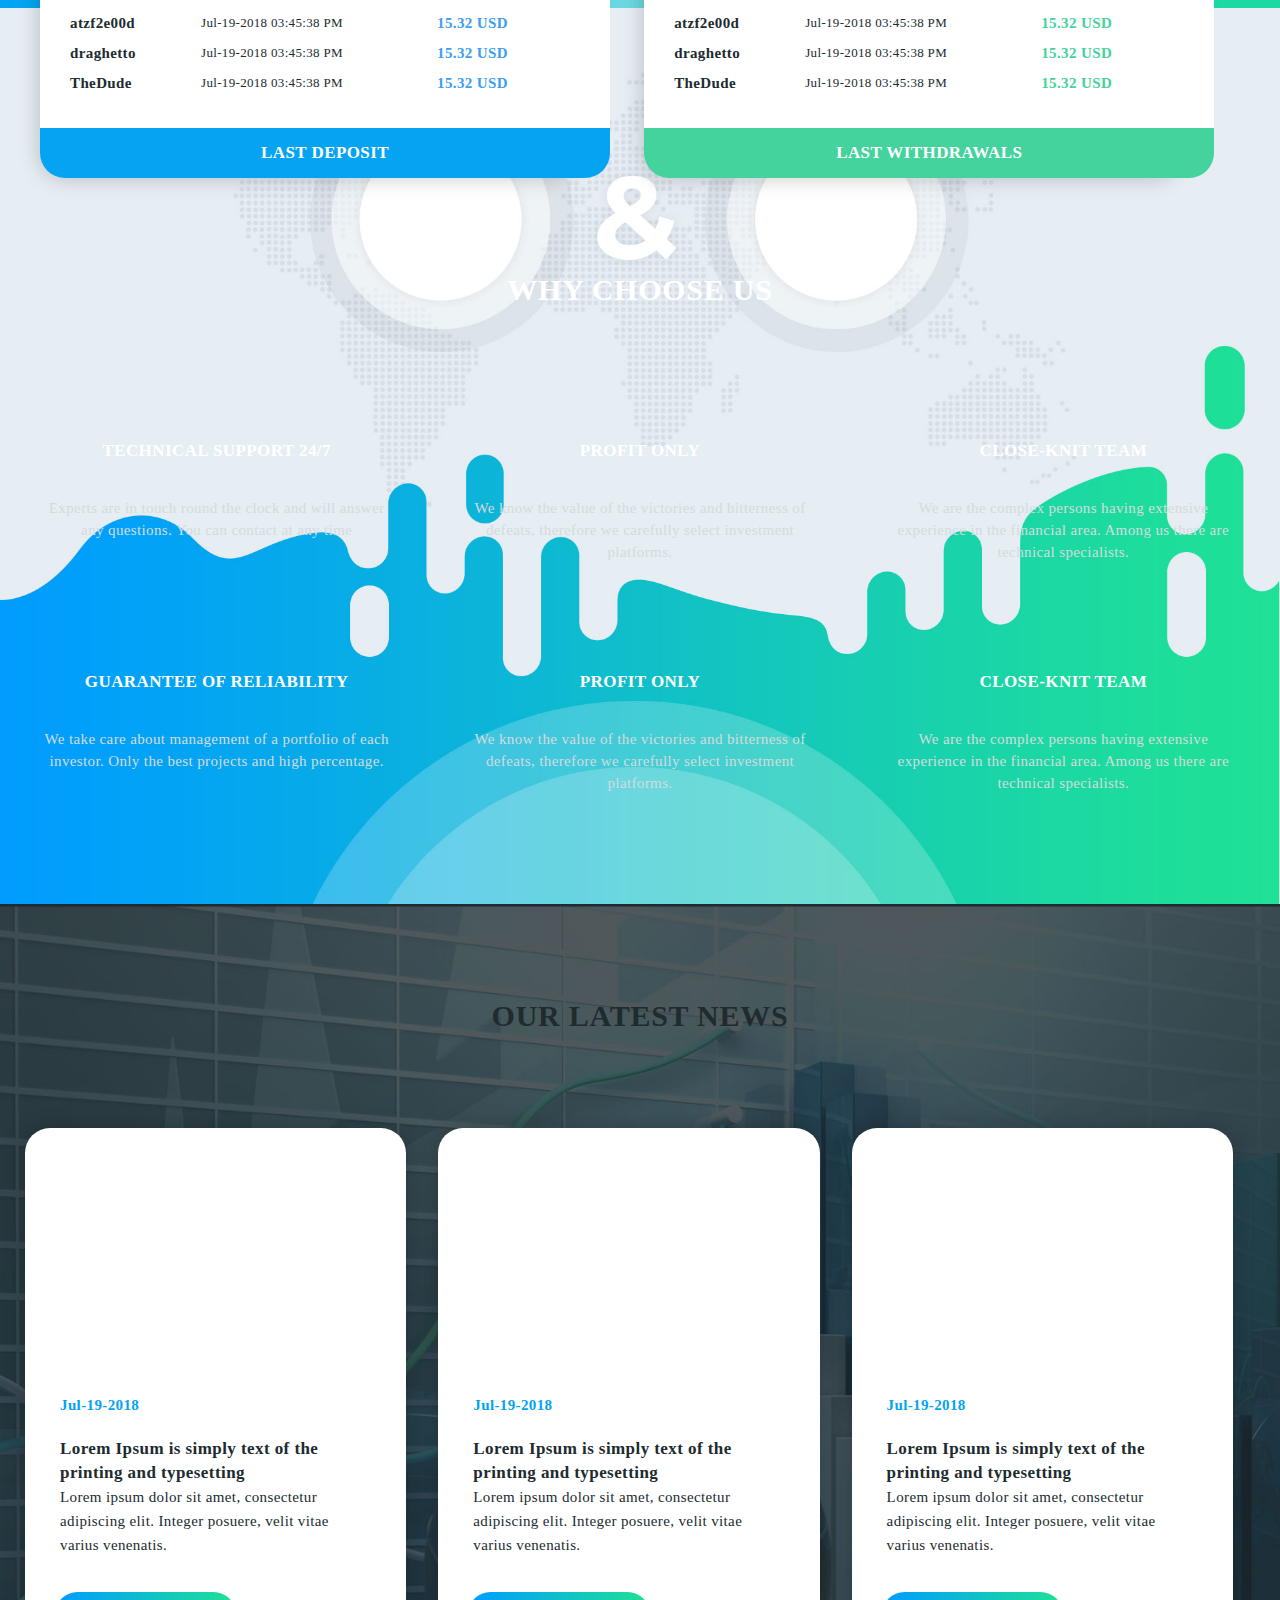
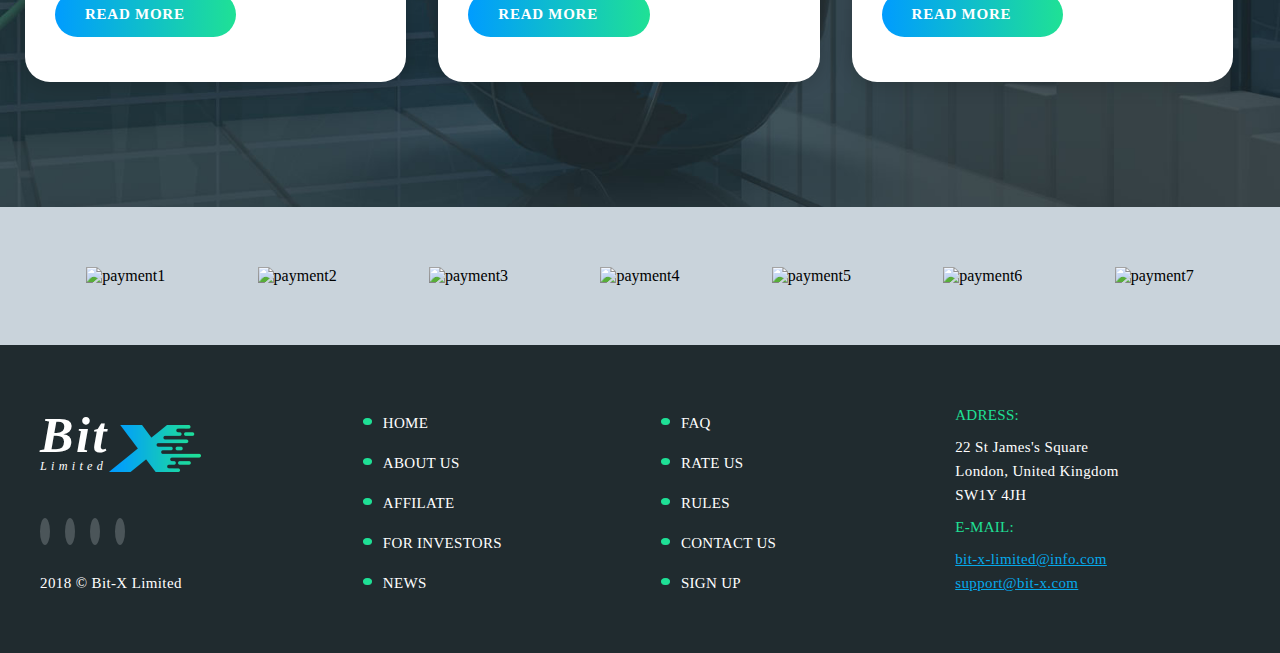
==== commit ee8e35ac: "Внесла правки" ====
--- a/main.html
+++ b/main.html
@@ -7,8 +7,11 @@
 
     <link rel="stylesheet" href="fonts/stylesheet.css">
     <link rel="stylesheet" href="fonts/icomoon/style.css">
+    <link rel="stylesheet" href="css/selectric.css">
     <link rel="stylesheet" href="css/style.css">
+    <link rel="stylesheet" href="css/responsive.css">
     <script type="text/javascript" src="js/jquery-3.3.1.min.js"></script>
+    <script type="text/javascript" src="js/jquery.selectric.min.js"></script>
     <script type="text/javascript" src="js/script.js"></script>
 </head>
 <body>
@@ -270,13 +273,11 @@
                         </form>
                     </div>
                     <div class="plan">
-                        <form action="#" class="selectBlockType1">
                             <label for="choosing">Choosing of plan:</label>
                             <select name="plans" id="choosing">
                                 <option value="7% Daily for 20 days">7% Daily for 20 days</option>
                                 <option value="110% After 5 days">110% After 5 days</option>
                             </select>
-                        </form>
                     </div>
                     <div class="sum">
                         <span>Your profit:</span>
--- a/css/style.css
+++ b/css/style.css
@@ -783,7 +783,84 @@
 
 .profit .plan {
     margin-left: 60px;
-}
+    width: 265px;
+    position: relative;
+    bottom: -15px;
+
+}
+
+.plan .selectric {
+    width: 100%;
+    position: relative;
+    height: 46px;
+    margin-top: 10px;
+    line-height: 44px;
+    padding-left: 30px;
+    border-radius: 25px;
+    background-color: #5ed3dd;
+    border: 1px solid white;
+}
+
+.selectric-open .selectric-items {
+    display: block;
+    border-radius: 25px;
+}
+
+.selectric .button::after {
+    display: none;
+}
+
+.selectric-items li:hover {
+    background-color: rgba(0, 0, 0, 0.11);
+}
+
+.selectric .button {
+    display: block;
+    position: absolute;
+    background-color: transparent;
+    background: none;
+    top: 50%;
+    right: 24px;
+    width: 9px;
+    height: 9px;
+    margin-top: -6px;
+    border-right: 2px solid #202b2f;
+    border-bottom: 2px solid #202b2f;
+    -moz-transform: rotate(45deg);
+    -ms-transform: rotate(45deg);
+    -webkit-transform: rotate(45deg);
+    -o-transform: rotate(45deg);
+    transform: rotate(45deg);
+    color: #BBB;
+    text-align: center;
+}
+
+.selectric .label {
+    margin: 0;
+    font-size: 15px;
+    line-height: 45px;
+    color: #000000;
+    display: block;
+    border-radius: 25px;
+}
+
+.selectric-scroll {
+    border-radius: 25px;
+}
+
+.selectric-scroll ul li {
+    font-size: 15px;
+    line-height: 45px;
+    color: #000000;
+    display: block;
+    background-color: #ffffff;
+    }
+
+li.selected.highlighted {
+    background-color: #ffffff;
+}
+
+
 
 .profit .sum,
 .profit a {
@@ -902,6 +979,10 @@
     background-color: #03a3f4;
 }
 
+.referral .textBlockDark {
+    margin: 0 10px;
+}
+
 .referral .img .number {
     font-size: 121px;
     line-height: 40px;
@@ -1768,11 +1849,6 @@
     text-align: left;
 }
 
-/*.deposit .item .point + .point > div {*/
-/*padding-top: 20px;*/
-/*vertical-align: middle;*/
-/*}*/
-
 header .deposit a {
     font-size: 15px;
     line-height: 45px;
@@ -2041,14 +2117,14 @@
     margin-top: 50px;
 }
 
-.content .table2 li div {
+.content .table2 li .row div {
     width: 30%;
     float: left;
     padding: 5px 30px;
     margin: 0 10px;
 }
 
-.content .table2 li:nth-child(3) {
+.content .table2 .row:hover {
     border: 1px solid #202b2f;
 }
 
@@ -2057,14 +2133,15 @@
 }
 
 
-.content .table2 li {
+.content .table2 li .row{
     margin: 10px -12px;
     padding: 5px 10px;
-    box-shadow: 0 0 21px 0 rgba(0, 0, 0, 0.21);
-}
-
-.table2 li > div {
+
+}
+
+.table2 li .row div {
     line-height: 20px;
+
 }
 
 .content .table2 .title {
@@ -2085,8 +2162,15 @@
 }
 
 .content .table2 li {
+
+
+}
+
+.content .table2  .row {
     background-color: #ffffff;
     border-radius: 50px;
+    box-shadow: 0 0 21px 0 rgba(0, 0, 0, 0.21);
+
 }
 
 .content .table2 .textBlockDark {
@@ -2109,12 +2193,12 @@
     display: block;
 }
 
-.content .table2 li div:nth-child(3) {
+.content .table2 li .row div:nth-child(3) {
     background-color: #3c9ef1;
     border-radius: 25px;
 }
 
-.content .table2 li div:nth-child(4) {
+.content .table2 li .row div:nth-child(4) {
     background-color: #44d29d;
     border-radius: 30px;
 }
@@ -2124,7 +2208,6 @@
     line-height: 30px;
     letter-spacing: 0.025em;
     color: #202b2f;
-    background-color: #e6edf4;
     padding-left: 95px;
 }
 
@@ -2194,1194 +2277,14 @@
     margin-top: 100px;
 }
 
-@media (max-width: 1439px) {
-    .container {
-        width: 1200px;
-    }
-}
-
-@media (max-width: 1199px) {
-    .container {
-        width: 950px;
-    }
-
-    .headWrap .logo {
-        width: 20%;
-        padding-left: 10px;
-    }
-
-    .headWrap .social {
-        padding-right: 5px;
-    }
-
-    header .menu a + a {
-        margin-left: 32px;
-    }
-
-    .start .caption span {
-        font-size: 30px;
-        line-height: 30px;
-    }
-
-    .start .caption p {
-        font-size: 18px;
-        line-height: 30px;
-    }
-
-    .start {
-        padding-top: 50px;
-    }
-
-    .getStarted .textBlockLight {
-        padding-top: 20px;
-    }
-
-    .getStarted .btnGrad1 {
-        font-size: 17px;
-        line-height: 54px;
-    }
-
-    .graph .img {
-        width: 620px;
-        height: 396PX;
-    }
-
-    .aboutCompany img {
-        width: 200px;
-        height: 300px;
-    }
-
-    .aboutCompany .right .btnColor1 {
-        padding: 0 25px;
-    }
-
-    .aboutCompany .right .btnColor2 {
-        margin-left: 10px;
-        padding: 0 15px;
-    }
-
-    .aboutCompany .right p + p {
-        padding-top: 10px;
-    }
-
-    .aboutCompany .right p {
-        line-height: 22px
-    }
-
-    .referral .img .left::before,
-    .referral .img .right::before {
-        display: none;
-    }
-
-    .plans .item {
-        width: 210px;
-    }
-
-    .plans div[class^="tarif"] {
-        width: 250px;
-    }
-
-    .plans .item .big {
-        font-size: 70px;
-    }
-
-    .plans .item .captionLight {
-        font-size: 20px;
-    }
-
-    .plans .item a {
-        padding: 0 10px;
-    }
-
-    .plans .tarifplan1 .block2 {
-        padding-top: 10px;
-    }
-
-    .plans .tarifplan2 .block2 {
-        padding-top: 35px;
-    }
-
-    .profit .plan {
-        margin-left: 20px;
-    }
-
-    .profit .sum, .profit a {
-        margin-left: 20px;
-    }
-
-
-    .profit .btnColor3 {
-        padding: 0 30px;
-    }
-
-    .profit input {
-        padding: 0 30px;
-    }
-
-    .referral .wrapper .item .img {
-        padding-left: 125px;
-    }
-
-    .referral .img .left, .referral .img .right {
-        width: 220px;
-        height: 220px;
-        box-shadow: 0 0 0 35px rgba(255, 255, 255, 0.55);
-    }
-
-    .referral .img .number {
-        font-size: 100px;
-    }
-
-    .referral .img .right {
-        margin-left: 265px;
-    }
-
-    .referral .point {
-        padding: 0;
-    }
-
-    .referral .point span:last-child {
-        font-size: 25px;
-    }
-
-    .referral ul.table {
-        width: 470px;
-    }
-
-    .referral .lefttable > span {
-        width: 470px;
-    }
-
-    .referral .righttable > span {
-        width: 470px;
-    }
-
-    .advantages .item span[class^="icon"] {
-        margin-left: 105px;
-    }
-
-    .news .img {
-        width: 250px;
-        height: 200px;
-    }
-
-    .news .item a {
-        margin: 35px 100px 45px 30px;
-    }
-
-    .payments .wrapper {
-        width: 950px;
-        height: 138px;
-    }
-
-    .payments img {
-        width: 110px;
-        height: 25px;
-    }
-
-    footer .wrapper .item + .item {
-        margin-left: 110px;
-    }
-
-    .userInfo .info, .userInfo .balance {
-        padding-left: 34px;
-    }
-
-    .balanceImg {
-        padding: 10px;
-        box-shadow: 0 0 0 10px rgba(255, 255, 255, 0.21);
-    }
-
-    .userInfo .balance .balanceImg span {
-        font-size: 3em;
-    }
-
-    .userInfo .btns {
-        padding-left: 30px;
-    }
-
-    .userInfo .balance .text, .userInfo .balance > .balanceImg {
-
-        float: left;
-        vertical-align: middle;
-
-    }
-
-    .userInfo .balance .text {
-        padding-top: 20px;
-        padding-left: 20px;
-    }
-
-    .navigation {
-        width: 260px;
-    }
-
-    header .deposit {
-        width: 660px;
-        margin-left: 25px;
-    }
-
-    header .deposit .item:last-child {
-        padding-left: 55px;
-    }
-
-    header .deposit .item {
-        margin: 25px 10px;
-    }
-
-    .content .dateRef select {
-        padding: 15px 310px 15px 15px;
-    }
-
-    .content .table2 li div {
-        width: 26%;
-        margin: 0 20px;
-    }
-
-}
-
-
-
-
-@media (max-width: 991px) {
-    .container {
-        width: 750px;
-    }
-
-    header .date {
-        display: none;
-    }
-
-    header .subscribe {
-        width: 40%;
-
-    }
-
-
-    header .topline .subscribe [class^="btn"] {
-        padding: 0 5px;
-    }
-
-    .logo .img {
-        width: 75px;
-        height: 40px;
-        background-position: center;
-        background-size: cover;
-    }
-
-    .logo .text span:first-child {
-        font-size: 18px;
-    }
-
-    .logo .text span:last-child {
-        letter-spacing: 0;
-    }
-
-    header .menu a {
-        display: none;
-    }
-
-    header .menu1  {
-        display: block;
-    }
-
-    header .menu1 select {
-        background-color: #3c9ef1;
-        border-radius: 25px;
-    }
-
-    .start .currency {
-        margin-left: 0;
-        float: right;
-    }
-
-    .start .advantages {
-        float: left;
-        margin-top: 50px;
-    }
-
-    .start .advantages ul li, .start .advantages p {
-        padding-top: 20px;
-    }
-
-    .graph {
-        display: none;
-    }
-
-    .aboutCompany .address a {
-        font-size: 3em;
-    }
-
-    .aboutCompany {
-        padding-top: 30px;
-        padding-bottom: 35px;
-    }
-
-    .aboutCompany .left {
-        float: none;
-        width: 100%;
-        text-align: center;
-    }
-
-    .aboutCompany .address {
-        margin-left: 150px;
-        padding-top: 45px;
-    }
-
-    .aboutCompany .left .captionLight {
-
-        font-size: 20px;
-        line-height: 50px;
-        text-align: center;
-        display: block;
-    }
-
-    .aboutCompany .right p {
-        display: block;
-        text-align: center;
-        margin-top: 20px;
-    }
-
-    .aboutCompany .right {
-        width: 100%;
-    }
-
-    .aboutCompany .right a {
-        line-height: 40px;
-        text-align: center;
-        margin-left: 150px;
-    }
-
-    .referral .img .left::before,
-    .referral .img .right::before {
-        display: none;
-    }
-
-    .plans .captionDark {
-        font-size: 20px;
-        line-height: 0;
-    }
-
-    .plans .plan1 {
-        margin-left: 150px;
-        margin-bottom: 20px;
-    }
-
-    .plans .plan2 {
-        margin-left: 150px;
-    }
-
-    .plans .wrapper {
-        margin-top: 30px;
-        padding-bottom: 30px;
-    }
-
-    .profit .sum span:last-child {
-        font-size: 20px;
-    }
-
-    .profit .plan select {
-        padding: 0 20px;
-    }
-
-    .profit input {
-        padding: 0 15px;
-    }
-
-    .profit .btnColor3 {
-        padding: 0 15px;
-        line-height: 30px;
-    }
-
-    .profit .plan {
-        margin-left: 10px;
-    }
-
-    .referral .captionDark {
-        font-size: 20px;
-        line-height: 0;
-    }
-
-    .referral {
-        padding-top: 30px;
-        padding-bottom: 400px;
-    }
-
-    .referral .wrapper {
-        margin-top: 65px;
-    }
-
-    .referral .img .number {
-        font-size: 50px;
-        line-height: 5px;
-        padding-left: 65px;
-    }
-
-    .referral .img .percent {
-        font-size: 15px;
-        padding: 2px 5px;
-        margin-left: 100px;
-    }
-
-    .referral .img .left, .referral .img .right {
-        width: 150px;
-        height: 150px;
-    }
-
-    .referral .textBlockDark {
-        padding-top: 80px;
-    }
-
-    .referral .img .right {
-        margin-left: 215px;
-    }
-
-    .referral a {
-        line-height: 30px;
-        margin-top: 20px;
-    }
-
-    .referral .item [class^="icon"] {
-        font-size: 1em;
-    }
-
-    .referral ul.clear {
-        margin-top: 40px;
-    }
-
-    .referral .point span:nth-child(2) {
-        font-size: 14px;
-        line-height: 15px;
-    }
-
-    .referral .point span:last-child {
-        font-size: 15px;
-    }
-
-    .referral .point:nth-child(3) span:nth-child(2){
-        padding-top: 15px;
-    }
-
-    .referral .table.clear {
-        bottom: -550px;
-    }
-
-    .referral .lefttable {
-        margin-left: 150px;
-    }
-
-    .referral .righttable {
-        float: left;
-        margin-left: 150px;
-        margin-top: 30px;
-    }
-
-    .advantages .captionLight {
-        font-size: 20px
-    }
-
-    .content > .advantages {
-        padding-top: 200px;
-    }
-
-    .advantages .item span[class^="icon"] {
-        margin-left: 80px;
-    }
-
-    .advantages .wrapper {
-        padding-bottom: 20px;
-    }
-
-    .advantages .item {
-        padding: 20px 35px 0;
-    }
-
-    .news {
-        padding-top: 20px;
-        padding-bottom: 25px;
-    }
-
-    .news .captionDark {
-        font-size: 20px;
-        line-height: 0;
-    }
-
-    .news .img {
-        width: 200px;
-        height: 180px;
-    }
-
-    .news .item * {
-        padding: 0 15px;
-    }
-
-    .news .item {
-        padding-top: 15px;
-        width: 32%;
-    }
-
-    .news .wrapper {
-        margin: 30px 0 0;
-    }
-
-    .news .item a {
-        margin: 25px 53px 15px 20px;
-        padding: 0 25px;
-    }
-
-    .news .item + .item {
-        margin-left: 15px;
-    }
-
-    .payments .wrapper {
-        width: 100%;
-        height: 88px;
-    }
-
-    .payments img {
-        width: 90px;
-        height: 25px;
-    }
-
-    footer .logo .text span:first-child {
-        font-size: 20px;
-    }
-
-    footer .logo .text span:nth-child(2) {
-        letter-spacing: 0;
-    }
-
-    footer .widgets {
-        margin-top: 35px;
-    }
-
-    footer .widgets a + a {
-        margin-left: 5px;
-    }
-
-    footer {
-        padding: 20px 0;
-    }
-
-    footer .widgets a {
-        font-size: 14px;
-    }
-
-    footer .copyrights {
-        line-height: 24px;
-        letter-spacing: 0;
-        margin-top: 30px;
-    }
-
-    footer .menu a {
-        font-size: 14px;
-        line-height: 33px;
-    }
-
-    footer .wrapper .item + .item {
-        margin-left: 60px;
-    }
-
-    footer .address a {
-        font-size: 14px;
-        line-height: 15px;
-    }
-
-    footer .mail span {
-        font-size: 14px;
-        line-height: 20px;
-    }
-
-    .userInfo .img {
-        display: none;
-    }
-
-    .userInfo .balance > .balanceImg {
-        display: none;
-    }
-
-    .userInfo .balance .text span:nth-child(2) {
-        font-size: 18px;
-    }
-
-    .userInfo .btns a {
-        line-height: 25px;
-        padding: 10px 20px;
-    }
-
-    .userInfo [class^="icon"] {
-        font-size: 1.5em;
-    }
-
-    .userInfo .info, .userInfo .balance {
-        padding-left: 50px;
-    }
-
-    .userInfo .info .point:last-child {
-        padding-top: 20px;
-    }
-
-    .navigation span[class^="icon"] {
-        font-size: 1em;
-    }
-
-    .navigation span {
-        line-height: 50px;
-        font-size: 14px;
-        padding-left: 5px;
-    }
-
-    header .deposit .item:last-child {
-        padding-left: 5px;
-    }
-
-    header .deposit {
-        width: 535px;
-        margin-left: 15px;
-    }
-
-    .navigation {
-        width: 200px;
-    }
-
-    header .navigation, header .deposit {
-
-        float: left;
-        padding: 0 10px;
-    }
-
-    header .deposit .item {
-        margin: 25px 5px;
-    }
-
-    .deposit .item .point > div {
-        padding-left: 5px;
-    }
-
-    .deposit .point + .point {
-        margin-top: 15px;
-    }
-
-    .content.ref .container > .captionDark {
-        font-size: 20px;
-        line-height: 0;
-    }
-
-    .content .records .point {
-        width: 33%;
-        padding: 0px 5px;
-    }
-
-    .content .records span:first-child {
-        font-size: 14px;
-    }
-
-    .content .refSignup {
-        font-size: 20px;
-        padding-top: 35px;
-    }
-
-    .comission > div {
-        padding: 5px 25px;
-    }
-
-    .content .records {
-        margin: 30px 0px 0;
-    }
-
-    .referrals > div {
-        padding: 5px 43px;
-    }
-
-    .activeRef > div {
-        padding: 5px 40px;
-    }
-
-    .content form + form {
-        margin-left: 55px;
-    }
-
-    .content .dateRef select {
-        padding: 15px 200px 15px 15px;
-    }
-
-    .content .table2 li {
-        margin: 10px 0;
-    }
-
-    .content .table2 li div {
-        width: 30%;
-        margin: 5px 3px;
-    }
-
-    .slider li {
-        margin-top: 20px;
-    }
-
-    .content .copyrights {
-        margin-top: 20px;
-    }
-
-}
-
-@media (max-width: 767px) {
-    .container {
-        width: 100%;
-    }
-
-    header .social {
-        display: none;
-    }
-
-    .headWrap div + div {
-        text-align: center;
-    }
-
-    .headWrap .logo {
-        width: 30%;
-    }
-
-    .topline {
-        padding-top: 15px;
-    }
-
-    header .menu1 select {
-        margin-left: 10px;
-    }
-
-    .start .caption {
-        padding-right: 10px;
-    }
-
-    .start .caption span {
-        font-size: 18px;
-
-    }
-
-    .start {
-        padding-top: 20px;
-    }
-
-    .start .caption p {
-        font-size: 14px;
-
-    }
-
-    .getStarted .textBlockLight {
-        font-size: 14px;
-        line-height: 20px;
-        padding-right: 10px;
-    }
-
-    .getStarted .btnGrad1 {
-        font-size: 14px;
-        line-height: 25px;
-        margin-left: calc(100% - 230px);
-        margin-top: 20px;
-        padding: 0 34px;
-        margin-right: 10px;
-    }
-
-    .start .currency {
-        margin-right: 80px;
-        margin-top: 23px;
-    }
-
-    .start .currency span[class^="icon"] {
-        display: none;
-    }
-
-    .start .currency li {
-        padding: 5px 65px;
-    }
-
-    .start .currency {
-        height: 270px;
-    }
-
-    .start .list li span:first-child {
-        font-size: 1em;
-    }
-
-    .start .advantages {
-        margin-top: 20px;
-        margin-left: 50px;
-        padding-bottom: 20px;
-    }
-
-    .start .list li span:nth-child(2) {
-        font-size: 14px;
-        line-height: 20px;
-    }
-
-    .aboutCompany .right p {
-        font-size: 14px;
-    }
-
-    .aboutCompany .right {
-        width: 90%;
-        margin-left: 30px;
-    }
-
-    .aboutCompany {
-        padding-top: 20px;
-        padding-bottom: 25px;
-    }
-
-    .aboutCompany .left {
-        margin-left: 5px;
-    }
-
-    .aboutCompany .address {
-        padding-top: 35px;
-        margin-left: 50px;
-    }
-
-    .captionLight {
-        line-height: 25px;
-    }
-
-    .aboutCompany .right a {
-        margin-left: 5px;
-    }
-
-    .aboutCompany .btnInfo {
-        padding-top: 20px;
-    }
-
-    .aboutCompany .right {
-        width: 80%;
-        margin-left: 55px;
-    }
-
-    .aboutCompany .right .btnColor2 {
-        margin-left: 10px;
-        padding: 0 5px;
-    }
-
-    .aboutCompany img {
-        padding-top: 15px;
-    }
-
-    .plans div[class^="tarif"] {
-        width: 240px;
-    }
-
-    .plans .item, .plans div[class^="tarif"] {
-        height: 370px;
-    }
-
-    .aboutCompany .right .btnColor1 {
-        padding: 0 15px;
-    }
-
-    ul.list {
-        padding-left: 70px;
-    }
-
-    .referral .img .left::before,
-    .referral .img .right::before {
-        display: none;
-    }
-
-    .plans {
-        padding-top: 20px;
-    }
-
-    .plans .plan1 {
-        margin-left: 20px;
-    }
-
-    .plans .block1 li:first-child {
-        padding-top: 10px;
-    }
-
-    .plans [class^="tarif"] .block1 span:last-child {
-        font-size: 15px;
-    }
-
-    .plans .block1 li + li {
-        padding-top: 10px;
-    }
-
-    .plans .block2 {
-        line-height: 20px;
-    }
-
-    .plans .block1 li + li {
-        padding-top: 5px;
-    }
-
-    .plans .item .captionLight {
-        padding-top: 5px;
-    }
-
-    .plans .item .big {
-        font-size: 50px;
-        padding-top: 70px;
-    }
-
-    .plans .item, .plans div[class^="tarif"] {
-        height: 370px;
-    }
-
-    .plans .plan2 {
-        margin-left: 20px;
-    }
-
-    .amount input {
-        width: 79px;
-    }
-
-    .profit .wrapper {
-        width: 90%;
-        margin-left: 10px;
-    }
-
-    .profit .sum, .profit a {
-        margin-left: 10px;
-    }
-
-    .profit .plan {
-        margin-left: 10px;
-    }
-
-    .profit .btnColor3 {
-        display: block;
-        margin-top: 20px;
-        margin-left: 160px;
-        width: 150px;
-    }
-
-    .profit {
-        padding-bottom: 20px;
-        padding-top: 10px;
-    }
-
-    .referral .wrapper .item .img {
-        padding-left: 40px;
-    }
-
-    .referral .img .right {
-        margin-left: 110px;
-    }
-
-    .referral .item [class^="icon"] {
-        display: none;
-    }
-
-    .referral ul.clear {
-        margin-top: 20px;
-    }
-
-    .referral ul:last-child {
-        display: block;
-        margin-top: 20px;
-    }
-
-    .advantages .item span[class^="icon"] {
-        display: none;
-    }
-
-    .advantages .item {
-        width: 46%;
-        padding: 0 15px;
-    }
-
-    .advantages .item {
-        padding-top: 15px;
-    }
-
-    .advantages .item span:nth-child(2) {
-        padding-top: 10px;
-    }
-
-    .advantages .wrapper {
-        margin-left: 5px;
-    }
-
-    .referral .point {
-        width: 30%;
-    }
-
-    .referral .point:first-child {
-    margin-left: 20px;
-    }
-
-    .referral .point:nth-child(4) {
-        margin-left: 100px;
-    }
-
-    .referral .lefttable {
-        margin-left: 10px;
-    }
-
-    .referral .lefttable {
-        width: 100%;
-    }
-
-    .referral .righttable {
-        margin-left: 10px;
-    }
-
-
-
-    .news {
-        display: none;
-    }
-
-.payments {
-    display: none;
-}
-
-    .content > .advantages {
-        padding-top: 150px;
-    }
-
-    .advantages .captionLight {
-        line-height: 60px;
-    }
-
-    .advantages .item span:nth-child(2) {
-        padding-top: 0px;
-    }
-
-    footer .wrapper .item:nth-child(2),
-    footer .wrapper .item:nth-child(3){
-        display: none;
-    }
-
-    footer .wrapper .item:first-child {
-        margin-left: 50px;
-    }
-
-    header .topline .headWrap .user {
-        display: none;
-    }
-
-    header .logo.ref {
-        width: 25%;
-    }
-
-    .content .upline .img {
-        display: none;
-    }
-
-    header .headWrap .btnColor1 {
-        padding: 0 5px;
-        margin-left: 50px;
-    }
-
-    .userInfo .balance {
-        margin-left: 10px;
-        margin-top: 20px;
-    }
-
-    [class^="icon"] {
-        font-size: 1em;
-    }
-
-     .userInfo .balance {
-        padding-left: 10px;
-    }
-
-    .userInfo .btns a {
-        padding: 5px 20px;
-        margin-top: 20px;
-    }
-
-    .userInfo .info  {
-        padding-left: 50px;
-    }
-
-    ul.navigation {
-        display: none;
-    }
-
-    select#navigation {
-        display: block;
-        border-radius: 25px;
-        background-color: #1ede99;
-        margin: 20px 20px;
-    }
-
-    header .deposit .item {
-        float: none;
-        padding-left: 20px;
-    }
-
-    header .deposit {
-        width: 315px;
-        margin-left: 105px;
-    }
-
-    .userInfo [class^="icon"] {
-        display: none;
-    }
-
-    .userInfo .btns .btnColor1,
-    .userInfo .btns .btnColor2 {
-        float: left;
-        margin-left: 50px;
-    }
-
-    .userInfo .btns .btnColor2 {
-        margin-top: 20px;
-    }
-
-    header .deposit a {
-        line-height: 35px;
-        margin-top: 15px;
-    }
-
-    .content .records .point {
-        width: 50%;
-        margin-left: 120px;
-        margin-top: 20px;
-    }
-
-    .content .item .dateRef > div {
-        margin-left: 70px;
-    }
-
-    .content .item form {
-        width: 100%;
-    }
-
-    .content form + form {
-        margin-left: 2px;
-        margin-top: 10px;
-    }
-
-    .content .yourRef {
-        margin-top: 20px;
-    }
-
-    .content .table2 {
-        margin-top: 20px;
-    }
-
-    .content .table2 li .textBlockDark {
-        width: 80%;
-        margin: 2px 2px;
-    }
-
-    .content .table2 li div {
-        width: 48%;
-    }
-
-    ul.navigation {
-        display: none;
-    }
-
-}
-
-
-
-
-
-
-
-
-
-
+
+
+
+
+
+
+
+
+
+
+
--- a/css/responsive.css
+++ b/css/responsive.css
@@ -0,0 +1,1247 @@
+@media (max-width: 1439px) {
+    .container {
+        width: 1200px;
+    }
+}
+
+@media (max-width: 1199px) {
+    .container {
+        width: 950px;
+    }
+
+    .headWrap .logo {
+        width: 20%;
+        padding-left: 10px;
+    }
+
+    .headWrap .social {
+        padding-right: 5px;
+    }
+
+    header .menu a + a {
+        margin-left: 32px;
+    }
+
+    .start .caption span {
+        font-size: 30px;
+        line-height: 30px;
+    }
+
+    .start .caption p {
+        font-size: 18px;
+        line-height: 30px;
+    }
+
+    .start {
+        padding-top: 50px;
+    }
+
+    .getStarted .textBlockLight {
+        padding-top: 20px;
+    }
+
+    .getStarted .btnGrad1 {
+        font-size: 17px;
+        line-height: 54px;
+    }
+
+    .graph .img {
+        width: 620px;
+        height: 396PX;
+    }
+
+    .aboutCompany img {
+        width: 200px;
+        height: 300px;
+    }
+
+    .aboutCompany .right .btnColor1 {
+        padding: 0 25px;
+    }
+
+    .aboutCompany .right .btnColor2 {
+        margin-left: 10px;
+        padding: 0 15px;
+    }
+
+    .aboutCompany .right p + p {
+        padding-top: 10px;
+    }
+
+    .aboutCompany .right p {
+        line-height: 22px
+    }
+
+    .referral .img .left::before,
+    .referral .img .right::before {
+        display: none;
+    }
+
+    .plans .item {
+        width: 210px;
+    }
+
+    .plans div[class^="tarif"] {
+        width: 250px;
+    }
+
+    .plans .item .big {
+        font-size: 70px;
+    }
+
+    .plans .item .captionLight {
+        font-size: 20px;
+    }
+
+    .plans .item a {
+        padding: 0 10px;
+    }
+
+    .plans .tarifplan1 .block2 {
+        padding-top: 10px;
+    }
+
+    .plans .tarifplan2 .block2 {
+        padding-top: 35px;
+    }
+
+    .profit .plan {
+        margin-left: 20px;
+    }
+
+    .profit .sum, .profit a {
+        margin-left: 20px;
+    }
+
+
+    .profit .btnColor3 {
+        padding: 0 30px;
+    }
+
+    .profit input {
+        padding: 0 30px;
+    }
+
+    .referral .wrapper .item .img {
+        padding-left: 125px;
+    }
+
+    .referral .img .left, .referral .img .right {
+        width: 220px;
+        height: 220px;
+        box-shadow: 0 0 0 35px rgba(255, 255, 255, 0.55);
+    }
+
+    .referral .img .number {
+        font-size: 100px;
+    }
+
+    .referral .img .right {
+        margin-left: 265px;
+    }
+
+    .referral .point {
+        padding: 0;
+    }
+
+    .referral .point span:last-child {
+        font-size: 25px;
+    }
+
+    .referral ul.table {
+        width: 470px;
+    }
+
+    .referral .lefttable > span {
+        width: 470px;
+    }
+
+    .referral .righttable > span {
+        width: 470px;
+    }
+
+    .advantages .item span[class^="icon"] {
+        margin-left: 105px;
+    }
+
+    .news .img {
+        width: 250px;
+        height: 200px;
+    }
+
+    .news .item a {
+        margin: 35px 100px 45px 30px;
+    }
+
+    .payments .wrapper {
+        width: 950px;
+        height: 138px;
+    }
+
+    .payments img {
+        width: 110px;
+        height: 25px;
+    }
+
+    footer .wrapper .item + .item {
+        margin-left: 110px;
+    }
+
+    .userInfo .info, .userInfo .balance {
+        padding-left: 34px;
+    }
+
+    .balanceImg {
+        padding: 10px;
+        box-shadow: 0 0 0 10px rgba(255, 255, 255, 0.21);
+    }
+
+    .userInfo .balance .balanceImg span {
+        font-size: 3em;
+    }
+
+    .userInfo .btns {
+        padding-left: 30px;
+    }
+
+    .userInfo .balance .text, .userInfo .balance > .balanceImg {
+
+        float: left;
+        vertical-align: middle;
+
+    }
+
+    .userInfo .balance .text {
+        padding-top: 20px;
+        padding-left: 20px;
+    }
+
+    .navigation {
+        width: 260px;
+    }
+
+    header .deposit {
+        width: 660px;
+        margin-left: 25px;
+    }
+
+    header .deposit .item:last-child {
+        padding-left: 55px;
+    }
+
+    header .deposit .item {
+        margin: 25px 10px;
+    }
+
+    .content .dateRef select {
+        padding: 15px 310px 15px 15px;
+    }
+
+    .content .table2 li .row div {
+        width: 26%;
+        margin: 0 20px;
+    }
+
+}
+
+
+
+
+@media (max-width: 991px) {
+    .container {
+        width: 750px;
+    }
+
+    header .date {
+        display: none;
+    }
+
+    header .subscribe {
+        width: 40%;
+
+    }
+
+
+    header .topline .subscribe [class^="btn"] {
+        padding: 0 5px;
+    }
+
+    .logo .img {
+        width: 75px;
+        height: 40px;
+        background-position: center;
+        background-size: cover;
+    }
+
+    .logo .text span:first-child {
+        font-size: 18px;
+    }
+
+    .logo .text span:last-child {
+        letter-spacing: 0;
+    }
+
+    header .menu a {
+        display: none;
+    }
+
+    header .menu1  {
+        display: block;
+    }
+
+    header .menu1 select {
+        background-color: #3c9ef1;
+        border-radius: 25px;
+    }
+
+    .start .currency {
+        margin-left: 0;
+        float: right;
+    }
+
+    .start .advantages {
+        float: left;
+        margin-top: 50px;
+    }
+
+    .start .advantages ul li, .start .advantages p {
+        padding-top: 20px;
+    }
+
+    .graph {
+        display: none;
+    }
+
+    .aboutCompany .address a {
+        font-size: 3em;
+    }
+
+    .aboutCompany {
+        padding-top: 30px;
+        padding-bottom: 35px;
+    }
+
+    .aboutCompany .left {
+        float: none;
+        width: 100%;
+        text-align: center;
+    }
+
+    .aboutCompany .address {
+        margin-left: 150px;
+        padding-top: 45px;
+    }
+
+    .aboutCompany .left .captionLight {
+
+        font-size: 20px;
+        line-height: 50px;
+        text-align: center;
+        display: block;
+    }
+
+    .aboutCompany .right p {
+        display: block;
+        text-align: center;
+        margin-top: 20px;
+        margin-left: auto;
+    }
+
+    .aboutCompany .right {
+        width: 100%;
+    }
+
+
+
+    .aboutCompany .right a {
+        line-height: 40px;
+        text-align: center;
+        margin-left: 150px;
+    }
+
+    .referral .img .left::before,
+    .referral .img .right::before {
+        display: none;
+    }
+
+    .plans .captionDark {
+        font-size: 20px;
+        line-height: 0;
+    }
+
+    .plans .plan1 {
+        margin-left: 150px;
+        margin-bottom: 20px;
+    }
+
+    .plans .plan2 {
+        margin-left: 150px;
+    }
+
+    .plans .wrapper {
+        margin: 30px 0;
+        padding-bottom: 30px;
+    }
+
+    .profit .sum span:last-child {
+        font-size: 20px;
+    }
+
+    .profit .plan select {
+        padding: 0 20px;
+    }
+
+    .profit input {
+        padding: 0 15px;
+    }
+
+    .profit .btnColor3 {
+        padding: 0 15px;
+        line-height: 30px;
+    }
+
+    .profit .plan {
+        margin-left: 10px;
+        bottom: -15px;
+    }
+    .profit .plan {
+        width: 200px;
+    }
+
+    .plan .selectric {
+        padding-left: 5px;
+    }
+
+    .referral .captionDark {
+        font-size: 20px;
+        line-height: 0;
+    }
+
+    .referral {
+        padding-top: 30px;
+        padding-bottom: 400px;
+    }
+
+    .referral .wrapper {
+        margin-top: 65px;
+    }
+
+    .referral .img .number {
+        font-size: 50px;
+        line-height: 5px;
+        padding-left: 65px;
+    }
+
+    .referral .img .percent {
+        font-size: 15px;
+        padding: 2px 5px;
+        margin-left: 100px;
+    }
+
+    .referral .img .left, .referral .img .right {
+        width: 150px;
+        height: 150px;
+    }
+
+    .referral .textBlockDark {
+        padding-top: 80px;
+    }
+
+    .referral .img .right {
+        margin-left: 215px;
+    }
+
+    .referral a {
+        line-height: 30px;
+        margin-top: 20px;
+    }
+
+    .referral .item [class^="icon"] {
+        font-size: 1em;
+    }
+
+    .referral ul.clear {
+        margin-top: 40px;
+    }
+
+    .referral .point span:nth-child(2) {
+        font-size: 14px;
+        line-height: 15px;
+    }
+
+    .referral .point span:last-child {
+        font-size: 15px;
+    }
+
+    .referral .point:nth-child(3) span:nth-child(2){
+        padding-top: 15px;
+    }
+
+    .referral .table.clear {
+        bottom: -550px;
+    }
+
+    .referral .lefttable {
+        margin-left: 150px;
+    }
+
+    .referral .righttable {
+        float: left;
+        margin-left: 150px;
+        margin-top: 30px;
+    }
+
+    .profit .sum, .profit a {
+        margin-left: 10px;
+    }
+
+    .advantages .captionLight {
+        font-size: 20px
+    }
+
+    .content > .advantages {
+        padding-top: 200px;
+    }
+
+    .advantages .item span[class^="icon"] {
+        margin-left: 80px;
+    }
+
+    .advantages .wrapper {
+        padding-bottom: 20px;
+    }
+
+    .advantages .item {
+        padding: 20px 35px 0;
+    }
+
+    .news {
+        padding-top: 20px;
+        padding-bottom: 25px;
+    }
+
+    .news .captionDark {
+        font-size: 20px;
+        line-height: 0;
+    }
+
+    .news .img {
+        width: 200px;
+        height: 180px;
+    }
+
+    .news .item * {
+        padding: 0 15px;
+    }
+
+    .news .item {
+        padding-top: 15px;
+        width: 32%;
+    }
+
+    .news .wrapper {
+        margin: 30px 0 0;
+    }
+
+    .news .item a {
+        margin: 25px 53px 15px 20px;
+        padding: 0 25px;
+    }
+
+    .news .item + .item {
+        margin-left: 15px;
+    }
+
+    .payments .wrapper {
+        width: 100%;
+        height: 88px;
+    }
+
+    .payments img {
+        width: 90px;
+        height: 25px;
+    }
+
+    footer .logo .text span:first-child {
+        font-size: 20px;
+    }
+
+    footer .logo .text span:nth-child(2) {
+        letter-spacing: 0;
+    }
+
+    footer .widgets {
+        margin-top: 35px;
+    }
+
+    footer .widgets a + a {
+        margin-left: 5px;
+    }
+
+    footer {
+        padding: 20px 0;
+    }
+
+    footer .widgets a {
+        font-size: 14px;
+    }
+
+    footer .copyrights {
+        line-height: 24px;
+        letter-spacing: 0;
+        margin-top: 30px;
+    }
+
+    footer .menu a {
+        font-size: 14px;
+        line-height: 33px;
+    }
+
+    footer .wrapper .item + .item {
+        margin-left: 60px;
+    }
+
+    footer .address a {
+        font-size: 14px;
+        line-height: 15px;
+    }
+
+    footer .mail span {
+        font-size: 14px;
+        line-height: 20px;
+    }
+
+    .userInfo .img {
+        display: none;
+    }
+
+    .userInfo .balance > .balanceImg {
+        display: none;
+    }
+
+    .userInfo .balance .text span:nth-child(2) {
+        font-size: 18px;
+    }
+
+    .userInfo .btns a {
+        line-height: 25px;
+        padding: 10px 20px;
+    }
+
+    .userInfo [class^="icon"] {
+        font-size: 1.5em;
+    }
+
+    .userInfo .info, .userInfo .balance {
+        padding-left: 50px;
+    }
+
+    .userInfo .info .point:last-child {
+        padding-top: 20px;
+    }
+
+    .navigation span[class^="icon"] {
+        font-size: 1em;
+    }
+
+    .navigation span {
+        line-height: 50px;
+        font-size: 14px;
+        padding-left: 5px;
+    }
+
+    header .deposit .item:last-child {
+        padding-left: 5px;
+    }
+
+    header .deposit {
+        width: 535px;
+        margin-left: 15px;
+    }
+
+    .navigation {
+        width: 200px;
+    }
+
+    header .navigation, header .deposit {
+
+        float: left;
+        padding: 0 10px;
+    }
+
+    header .deposit .item {
+        margin: 25px 5px;
+    }
+
+    .deposit .item .point > div {
+        padding-left: 5px;
+    }
+
+    .deposit .point + .point {
+        margin-top: 15px;
+    }
+
+    .content.ref .container > .captionDark {
+        font-size: 20px;
+        line-height: 0;
+    }
+
+    .content .records .point {
+        width: 33%;
+        padding: 0px 5px;
+    }
+
+    .content .records span:first-child {
+        font-size: 14px;
+    }
+
+    .content .refSignup {
+        font-size: 20px;
+        padding-top: 35px;
+    }
+
+    .comission > div {
+        padding: 5px 25px;
+    }
+
+    .content .records {
+        margin: 30px 0px 0;
+    }
+
+    .referrals > div {
+        padding: 5px 43px;
+    }
+
+    .activeRef > div {
+        padding: 5px 40px;
+    }
+
+    .content form + form {
+        margin-left: 55px;
+    }
+
+    .content .dateRef select {
+        padding: 15px 200px 15px 15px;
+    }
+
+    .content .table2 li {
+        margin: 10px 0;
+    }
+
+    .content .table2 li .row div {
+        width: 30%;
+        margin: 5px 3px;
+    }
+
+    .slider li {
+        margin-top: 20px;
+    }
+
+    .content .copyrights {
+        margin-top: 20px;
+    }
+
+}
+
+@media (max-width: 767px) {
+    .container {
+        width: 100%;
+    }
+
+    header .social {
+        display: none;
+    }
+
+    .headWrap div + div {
+        text-align: center;
+    }
+
+    .headWrap .logo {
+        width: 30%;
+    }
+
+    .menu1 .selectric {
+        background-color: #3c9ef1;
+        width: 100px;
+    }
+
+    .topline {
+        padding-top: 15px;
+    }
+
+    header .menu1 select {
+        margin-left: 10px;
+    }
+
+    .start .caption {
+        padding-right: 10px;
+    }
+
+    .start .caption span {
+        font-size: 18px;
+
+    }
+
+    .start {
+        padding-top: 20px;
+    }
+
+    .start .caption p {
+        font-size: 14px;
+
+    }
+
+    .getStarted .textBlockLight {
+        font-size: 14px;
+        line-height: 20px;
+        padding-right: 10px;
+    }
+
+    .getStarted .btnGrad1 {
+        font-size: 14px;
+        line-height: 25px;
+        margin-left: calc(100% - 230px);
+        margin-top: 20px;
+        padding: 0 34px;
+        margin-right: 10px;
+    }
+
+    .start .currency {
+        margin-right: 80px;
+        margin-top: 23px;
+    }
+
+    .start .currency span[class^="icon"] {
+        display: none;
+    }
+
+    .start .currency li {
+        padding: 5px 65px;
+    }
+
+    .start .currency {
+        height: 270px;
+    }
+
+    .start .list li span:first-child {
+        font-size: 1em;
+    }
+
+    .start .advantages {
+        margin-top: 20px;
+        margin-left: 50px;
+        padding-bottom: 20px;
+    }
+
+    .start .list li span:nth-child(2) {
+        font-size: 14px;
+        line-height: 20px;
+    }
+
+    .aboutCompany .right p {
+        font-size: 14px;
+    }
+
+    .aboutCompany .right {
+        width: 90%;
+        margin-left: 30px;
+    }
+
+    .aboutCompany {
+        padding-top: 20px;
+        padding-bottom: 25px;
+    }
+
+    .aboutCompany .left {
+        margin-left: 5px;
+    }
+
+    .aboutCompany .address {
+        padding-top: 35px;
+        margin-left: 50px;
+    }
+
+    .captionLight {
+        line-height: 25px;
+    }
+
+    .aboutCompany .right a {
+        margin-left: 5px;
+    }
+
+    .aboutCompany .btnInfo {
+        padding-top: 20px;
+    }
+
+    .aboutCompany .right {
+        width: 80%;
+        margin-left: 55px;
+    }
+
+    .aboutCompany .right .btnColor2 {
+        margin-left: 10px;
+        padding: 0 5px;
+    }
+
+    .aboutCompany img {
+        padding-top: 15px;
+        height: 280px;
+    }
+
+    .plans div[class^="tarif"] {
+        width: 240px;
+    }
+
+    .plans .item, .plans div[class^="tarif"] {
+        height: 370px;
+    }
+
+    .aboutCompany .right .btnColor1 {
+        padding: 0 15px;
+    }
+
+    ul.list {
+        padding-left: 70px;
+    }
+
+    .referral .img .left::before,
+    .referral .img .right::before {
+        display: none;
+    }
+
+    .referral .point span:nth-child(2) {
+        color: #3c9ef1;
+    }
+
+    .plans {
+        padding-top: 20px;
+    }
+
+    .plans .plan1 {
+        margin-left: 20px;
+    }
+
+    .plans .textBlockDark {
+        margin: 0 10px;
+    }
+
+    .plans .block1 li:first-child {
+        padding-top: 10px;
+    }
+
+    .plans [class^="tarif"] .block1 span:last-child {
+        font-size: 15px;
+    }
+
+    .plans .block1 li + li {
+        padding-top: 10px;
+    }
+
+    .plans .block2 {
+        line-height: 20px;
+    }
+
+    .plans .block1 li + li {
+        padding-top: 5px;
+    }
+
+    .plans .item .captionLight {
+        padding-top: 5px;
+    }
+
+    .plans .item .big {
+        font-size: 50px;
+        padding-top: 70px;
+    }
+
+    .plans .item, .plans div[class^="tarif"] {
+        height: 370px;
+    }
+
+    .plans .plan2 {
+        margin-left: 20px;
+    }
+
+    .amount input {
+        width: 79px;
+    }
+
+    .profit .wrapper {
+        width: 90%;
+        margin-left: 10px;
+    }
+
+    .profit .sum, .profit a {
+        margin-left: 16px;
+    }
+
+    .selectric .button {
+        display: block;
+        position: absolute;
+        background-color: transparent;
+        background: none;
+        top: 50%;
+        right: 24px;
+        width: 9px;
+        height: 9px;
+        margin-top: -6px;
+        border-right: 2px solid #202b2f;
+        border-bottom: 2px solid #202b2f;
+        -moz-transform: rotate(45deg);
+        -ms-transform: rotate(45deg);
+        -webkit-transform: rotate(45deg);
+        -o-transform: rotate(45deg);
+        transform: rotate(45deg);
+        color: #BBB;
+        text-align: center;
+    }
+
+    .profit .plan {
+        margin-left: 10px;
+        width: 200px;
+        position: relative;
+        bottom: 2px;
+
+    }
+
+
+    .profit .btnColor3 {
+        display: block;
+        margin-top: 20px;
+        margin-left: 160px;
+        width: 150px;
+    }
+
+    .profit {
+        padding-bottom: 20px;
+        padding-top: 10px;
+    }
+
+    .referral .wrapper .item .img {
+        padding-left: 40px;
+    }
+
+    .referral .img .right {
+        margin-left: 110px;
+    }
+
+    .referral .item [class^="icon"] {
+        display: none;
+    }
+
+    .referral ul.clear {
+        margin-top: 20px;
+    }
+
+    .referral ul:last-child {
+        display: block;
+        margin-top: 20px;
+    }
+
+    .advantages .item span[class^="icon"] {
+        display: none;
+    }
+
+    .advantages .item {
+        width: 46%;
+        padding: 0 15px;
+    }
+
+    .advantages .item {
+        padding-top: 15px;
+    }
+
+    .advantages .item span:nth-child(2) {
+        padding-top: 10px;
+    }
+
+    .advantages .wrapper {
+        margin-left: 5px;
+    }
+
+    .referral .point {
+        width: 30%;
+    }
+
+    .referral .point:first-child {
+        margin-left: 20px;
+    }
+
+    .referral .point:nth-child(4) {
+        margin-left: 100px;
+    }
+
+    .referral .lefttable {
+        margin-left: 10px;
+    }
+
+    .referral .lefttable {
+        width: 100%;
+    }
+
+    .referral .righttable {
+        margin-left: 10px;
+    }
+
+    .news {
+        display: none;
+    }
+
+    .payments {
+        display: none;
+    }
+
+    .content > .advantages {
+        padding-top: 150px;
+    }
+
+    .advantages .captionLight {
+        line-height: 60px;
+    }
+
+    .advantages .item span:nth-child(2) {
+        padding-top: 0px;
+    }
+
+    footer .wrapper .item:nth-child(2),
+    footer .wrapper .item:nth-child(3){
+        display: none;
+    }
+
+    footer .wrapper .item:first-child {
+        margin-left: 50px;
+    }
+
+    header .topline .headWrap .user {
+        display: none;
+    }
+
+    header .logo.ref {
+        width: 27%;
+    }
+
+    .content .upline .img {
+        display: none;
+    }
+
+    header .headWrap .btnColor1 {
+        width: 65px;
+        margin-left: 20px;
+        margin-right: 10px;
+    }
+
+    .userInfo .balance {
+        margin-left: 10px;
+        margin-top: 20px;
+    }
+
+    [class^="icon"] {
+        font-size: 1em;
+    }
+
+    .userInfo .balance {
+        padding-left: 10px;
+    }
+
+    .userInfo .btns a {
+        padding: 5px 20px;
+        margin-top: 20px;
+    }
+
+    .userInfo .info  {
+        padding-left: 50px;
+    }
+
+    ul.navigation {
+        display: none;
+    }
+
+    select#navigation {
+        display: block;
+        border-radius: 25px;
+        background-color: #1ede99;
+        margin: 20px 30px;
+    }
+
+    header .deposit .item {
+        float: none;
+        padding-left: 20px;
+    }
+
+    header .deposit {
+        width: 315px;
+        margin-left: 105px;
+    }
+
+    .userInfo [class^="icon"] {
+        display: none;
+    }
+
+    .userInfo .btns .btnColor1,
+    .userInfo .btns .btnColor2 {
+        float: left;
+        margin-left: 50px;
+    }
+
+    .userInfo .btns .btnColor2 {
+        margin-top: 20px;
+    }
+
+    header .deposit a {
+        line-height: 35px;
+        margin-top: 15px;
+    }
+
+    .content .records .point {
+        width: 50%;
+        margin-left: 120px;
+        margin-top: 20px;
+    }
+
+    .content .item .dateRef > div {
+        margin-left: 70px;
+    }
+
+    .content .item form {
+        width: 100%;
+    }
+
+    .content form + form {
+        margin-left: 2px;
+        margin-top: 10px;
+    }
+
+    .content .yourRef {
+        margin-top: 20px;
+    }
+
+    .content .table2 {
+        margin-top: 20px;
+    }
+
+    .content .table2 li .textBlockDark {
+        width: 80%;
+        margin: 2px 2px;
+    }
+
+    .content .table2 li .row div {
+        width: 48%;
+    }
+
+    ul.navigation {
+        display: none;
+    }
+
+    .content .dateRef {
+        width: 90%;
+        margin-left: 25px;
+    }
+
+
+    .content ul.table1 {
+        width: 90%;
+        margin-left: 25px;
+    }
+
+}
+
